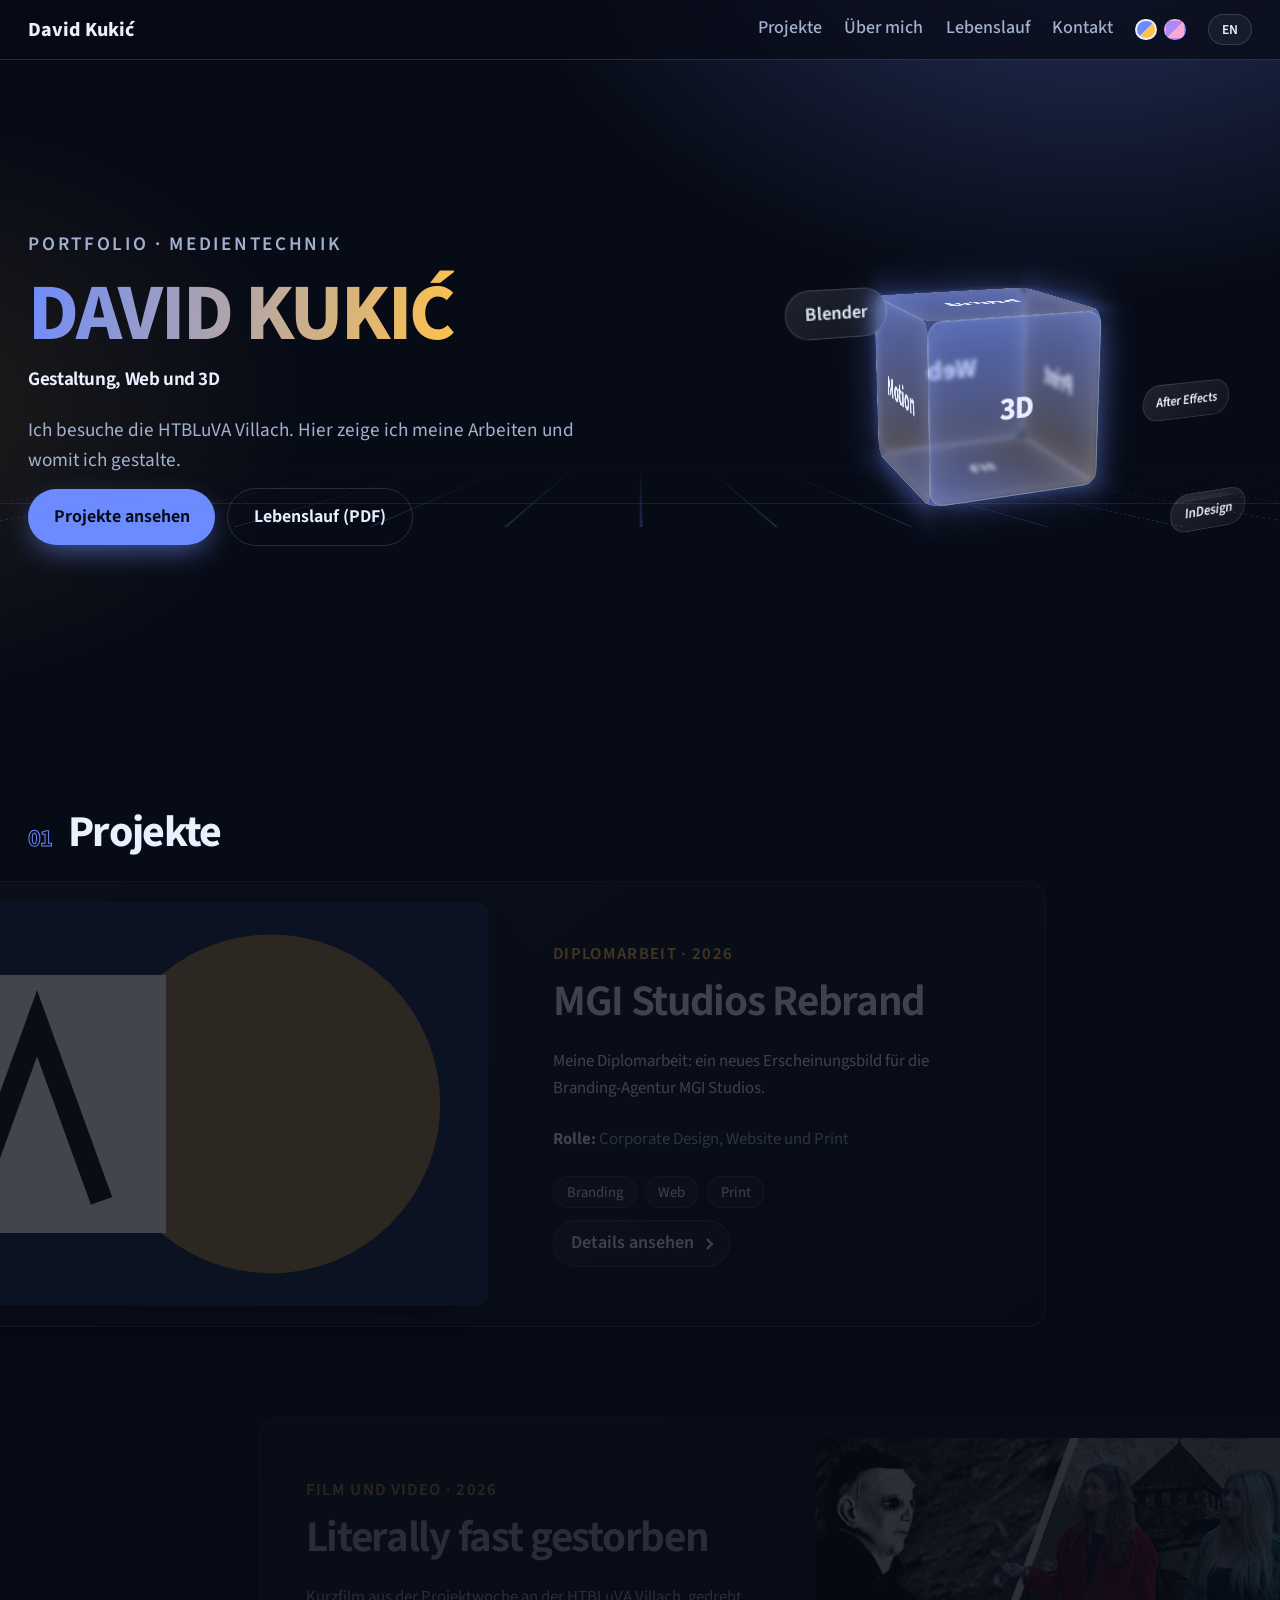
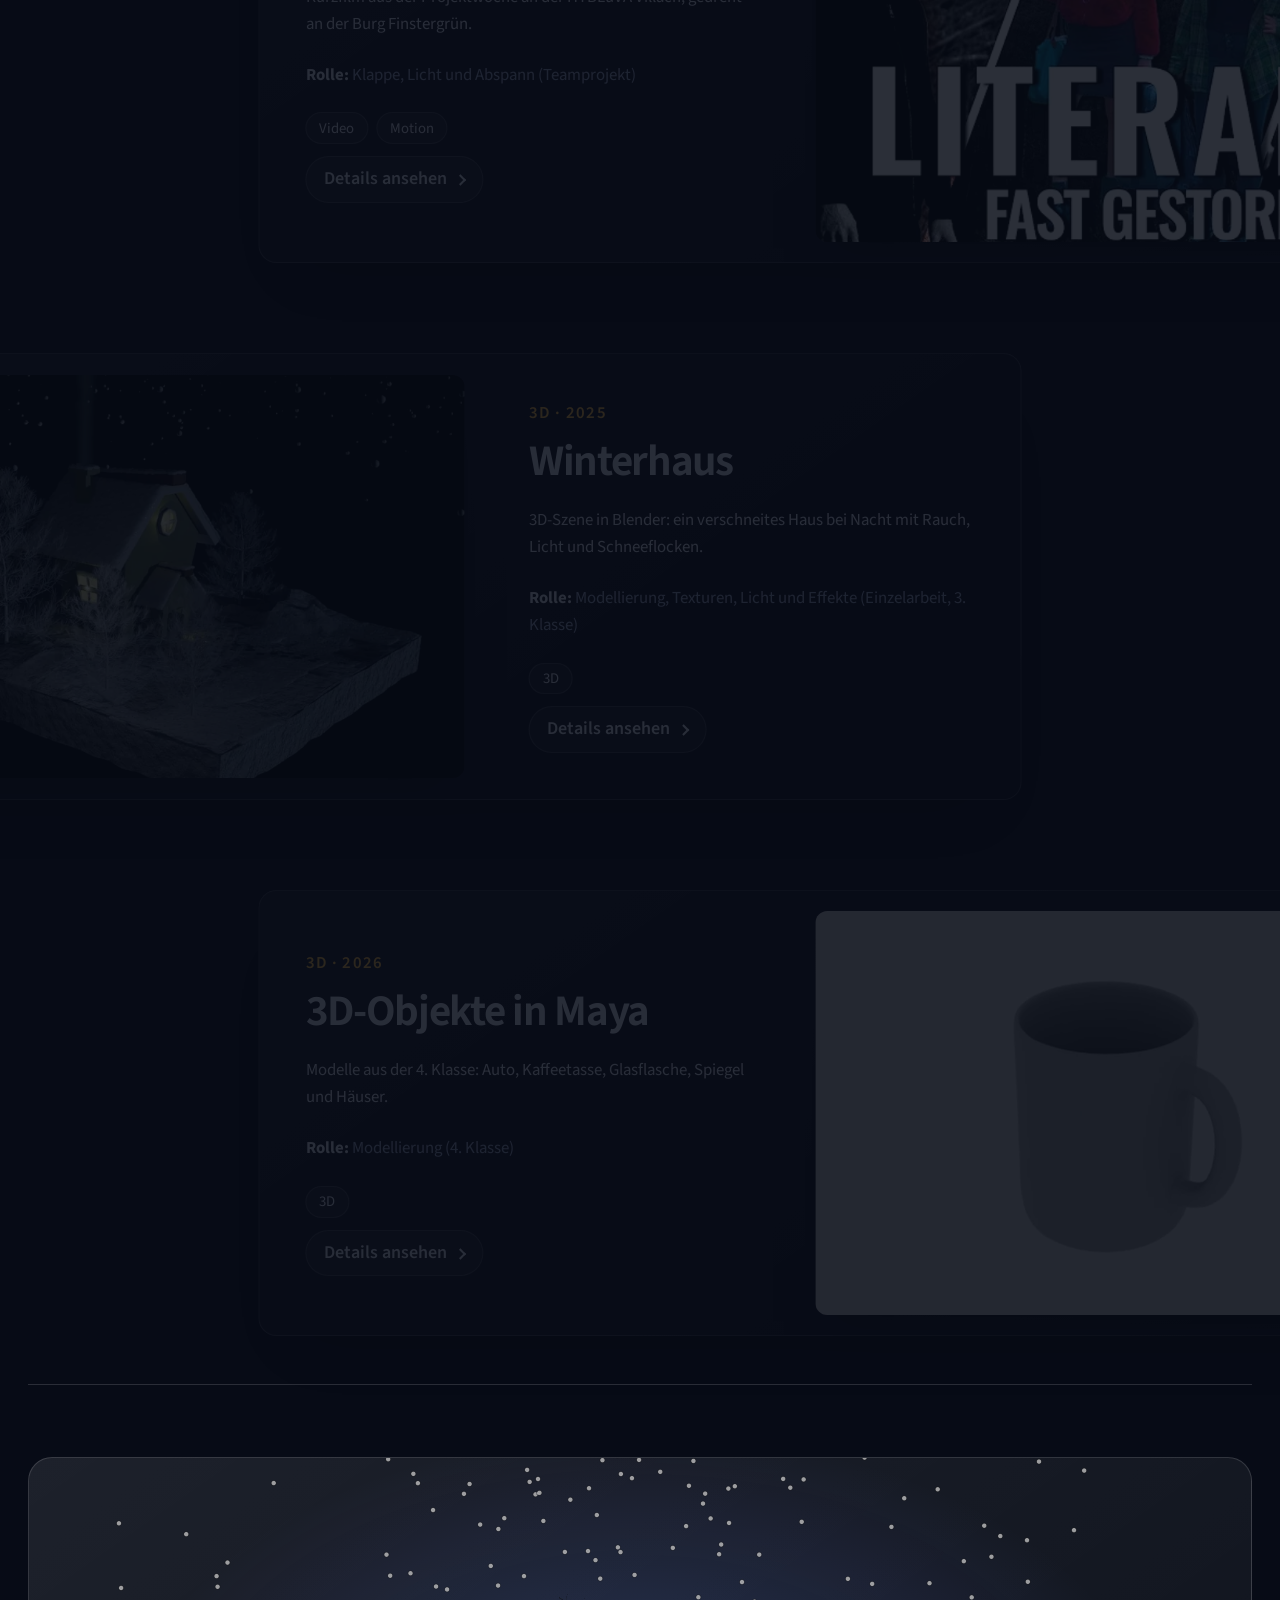
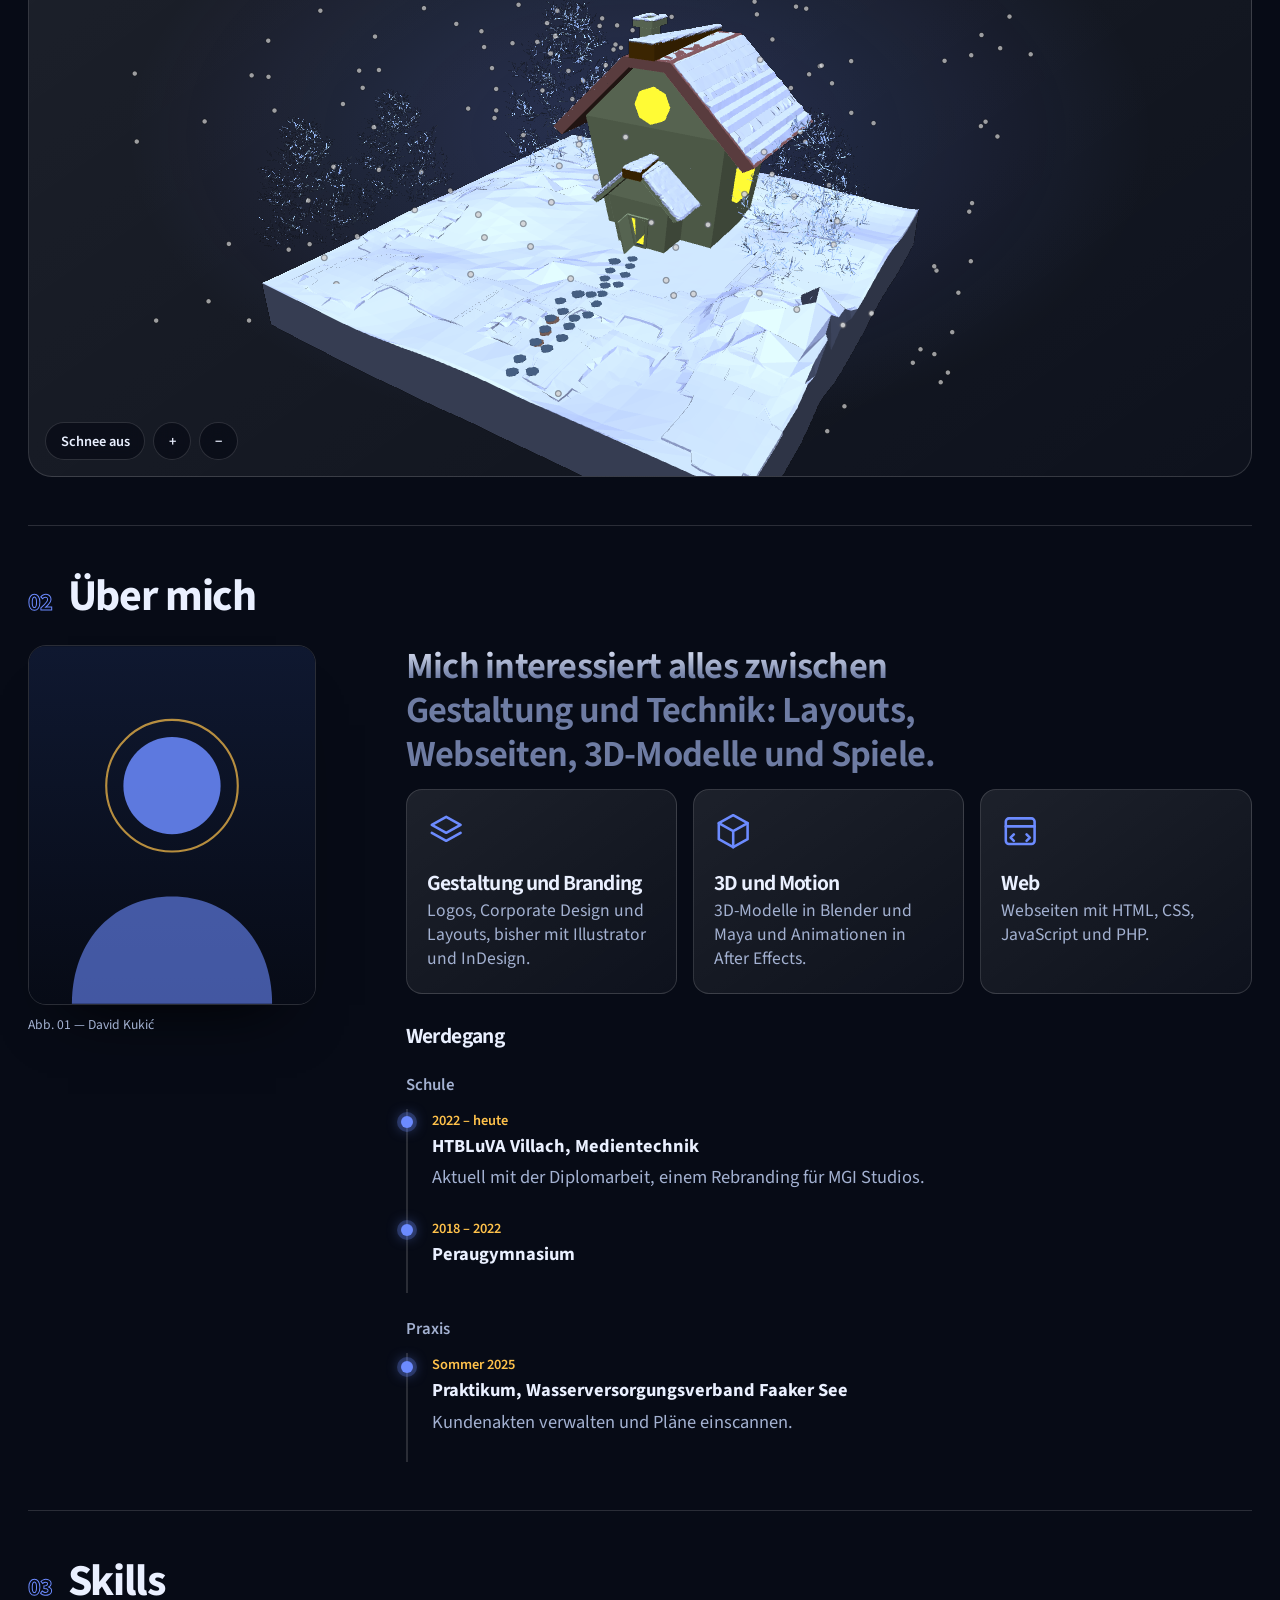
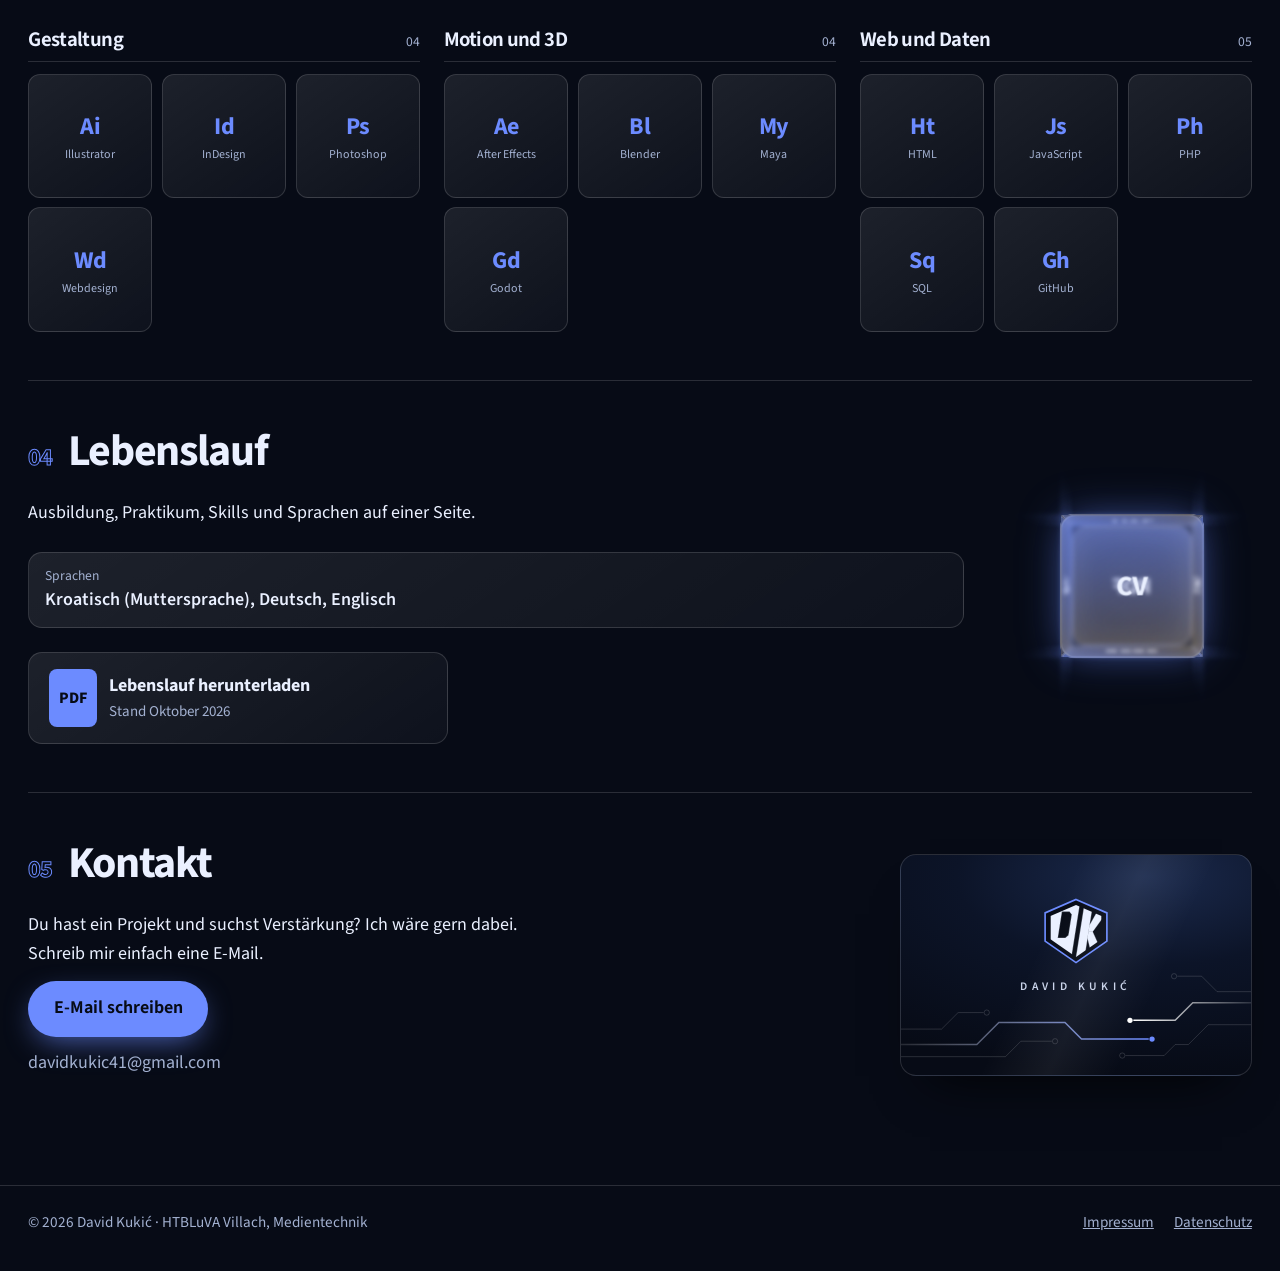
==== portfolio/index.html @ 37b09a4f "Add files via upload" ====
<!DOCTYPE html>
<html lang="de" data-theme="blau">
    <head>
        <meta charset="utf-8">
        <meta name="viewport" content="width=device-width, initial-scale=1">
        <title>David Kukić – Portfolio Medientechnik</title>
        <meta
            name="description"
            content="Portfolio von David Kukić, Schüler der Medientechnik an der HTBLuVA Villach: Projekte, Lebenslauf als PDF und Kontakt.">
        <link rel="icon" href="favicon.svg" type="image/svg+xml">
        <link
            rel="preload"
            href="fonts/source-sans-3-latin-wght-normal.woff2"
            as="font"
            type="font/woff2"
            crossorigin="crossorigin">
        <link rel="stylesheet" href="css/style.css">
        <script>
            (function(){try{var m=window.matchMedia&&matchMedia('(prefers-reduced-motion: reduce)').matches;
            if(!m&&!sessionStorage.getItem('intro')&&!location.hash&&window.scrollY<10){document.documentElement.classList.add('intro');sessionStorage.setItem('intro','1');}}catch(e){}})();
        </script>
        <style>
            .intro .hero-text>*{animation-play-state:paused;opacity:0}
            .intro .chip{opacity:0}
            .intro .cube .face{opacity:0}
            .intro .reveal{visibility:hidden}
            .chip{transition:opacity .8s ease .2s}
            .intro .site-header{opacity:0}
            .site-header{transition:opacity .8s ease}
        </style>
    </head>
    <body>
        <a class="skip" href="#inhalt">Zum Inhalt springen</a>
        <header class="site-header">
            <div class="wrap">
                <a class="brand" href="index.html">David Kukić</a>
                <nav class="site-nav" aria-label="Hauptnavigation">
                    <ul>
                        <li>
                            <a href="#projekte">Projekte</a>
                        </li>
                        <li>
                            <a href="#ueber-mich">Über mich</a>
                        </li>
                        <li>
                            <a href="#lebenslauf">Lebenslauf</a>
                        </li>
                        <li>
                            <a href="#kontakt">Kontakt</a>
                        </li>
                    </ul>
                </nav>
            </div>
        </header>
        <main id="inhalt">
            <div class="wrap">
                <section class="hero">
                    <div class="hero-text">
                        <p class="eyebrow">Portfolio · Medientechnik</p>
                        <h1>
                            <span class="grad">DAVID KUKIĆ</span></h1>
                        <p class="statement">Gestaltung, Web und 3D</p>
                        <p>Ich besuche die HTBLuVA Villach. Hier zeige ich meine Arbeiten und womit ich
                            gestalte.</p>
                        <a class="btn" href="#projekte">Projekte ansehen</a>
                        <a class="btn alt" href="docs/david-kukic-lebenslauf.pdf" download="download">Lebenslauf (PDF)</a>
                    </div>
                    <div class="stage" aria-hidden="true">
                        <div class="rig">
                            <div class="cube">
                                <div class="face f1">3D</div>
                                <div class="face f2">Web</div>
                                <div class="face f3">Print</div>
                                <div class="face f4">Motion</div>
                                <div class="face f5">Brand</div>
                                <div class="face f6">UI</div>
                            </div>
                            <span class="chip c1">Blender</span><span class="chip c2">InDesign</span><span class="chip c3">After Effects</span>
                        </div>
                    </div>
                    <div class="floor" aria-hidden="true"></div>
                </section>
                <section class="reveal" id="projekte" aria-labelledby="h-proj">
                    <h2 id="h-proj">
                        <span class="num">01</span>Projekte</h2>
                    <ul class="grid">
                        <li class="card">
                            <span class="badge">01</span><img
                                src="img/mgi.svg"
                                alt="Vorschaubild zum MGI-Studios-Rebrand: goldener Kreis auf Marineblau mit einem Logo-Entwurf"
                                width="400"
                                height="300"
                                loading="lazy">
                            <div class="card-body">
                                <p class="meta">Diplomarbeit · 2026</p>
                                <h3>MGI Studios Rebrand</h3>
                                <p>Meine Diplomarbeit: ein neues Erscheinungsbild für die Branding-Agentur MGI
                                    Studios.</p>
                                <p class="role">
                                    <strong>Rolle:</strong>
                                    Corporate Design, Website und Print</p>
                                <ul class="tags">
                                    <li>Branding</li>
                                    <li>Web</li>
                                    <li>Print</li>
                                </ul>
                                <button type="button" class="btn-line" data-open="p-mgi">Details ansehen</button>
                            </div>
                        </li>
                        <li class="card">
                            <span class="badge">02</span><img
                                src="img/film-plakat.webp"
                                alt="Filmplakat „Literally fast gestorben“ mit zwei jungen Frauen vor einer Burg und zwei maskierten Gestalten am Bildrand"
                                width="400"
                                height="300"
                                loading="lazy">
                            <div class="card-body">
                                <p class="meta">Film und Video · 2026</p>
                                <h3>Literally fast gestorben</h3>
                                <p>Kurzfilm aus der Projektwoche an der HTBLuVA Villach, gedreht an der Burg
                                    Finstergrün.</p>
                                <p class="role">
                                    <strong>Rolle:</strong>
                                    Klappe, Licht und Abspann (Teamprojekt)</p>
                                <ul class="tags">
                                    <li>Video</li>
                                    <li>Motion</li>
                                </ul>
                                <button type="button" class="btn-line" data-open="p-film">Details ansehen</button>
                            </div>
                        </li>
                        <li class="card">
                            <span class="badge">03</span><img
                                src="img/winterhaus-1.webp"
                                alt="Render eines verschneiten Hauses mit beleuchteten Fenstern bei Nacht auf einer Schneefläche mit Bäumen"
                                width="400"
                                height="300"
                                loading="lazy">
                            <div class="card-body">
                                <p class="meta">3D · 2025</p>
                                <h3>Winterhaus</h3>
                                <p>3D-Szene in Blender: ein verschneites Haus bei Nacht mit Rauch, Licht und
                                    Schneeflocken.</p>
                                <p class="role">
                                    <strong>Rolle:</strong>
                                    Modellierung, Texturen, Licht und Effekte (Einzelarbeit, 3. Klasse)</p>
                                <ul class="tags">
                                    <li>3D</li>
                                </ul>
                                <button type="button" class="btn-line" data-open="p-winter">Details ansehen</button>
                            </div>
                        </li>
                        <li class="card">
                            <span class="badge">04</span><img
                                src="img/maya-tasse-titel.webp"
                                alt="Render einer grauen Kaffeetasse"
                                width="400"
                                height="300"
                                loading="lazy">
                            <div class="card-body">
                                <p class="meta">3D · 2026</p>
                                <h3>3D-Objekte in Maya</h3>
                                <p>Modelle aus der 4. Klasse: Auto, Kaffeetasse, Glasflasche, Spiegel und Häuser.</p>
                                <p class="role">
                                    <strong>Rolle:</strong>
                                    Modellierung (4. Klasse)</p>
                                <ul class="tags">
                                    <li>3D</li>
                                </ul>
                                <button type="button" class="btn-line" data-open="p-maya">Details ansehen</button>
                            </div>
                        </li>
                    </ul>
                    <dialog id="p-mgi" aria-labelledby="t-mgi">
                        <h2 id="t-mgi">MGI Studios Rebrand
                            <span class="muted yr">2026</span></h2><img
                                class="cover"
                                src="img/mgi.svg"
                                alt="Vorschaubild zum MGI-Studios-Rebrand: goldener Kreis auf Marineblau mit einem Logo-Entwurf">
                        <p>Für ein echtes Kundenprojekt entwickle ich das Corporate Design, die Website
                            und das Printmaterial. Die Basis bilden eine Farbwelt aus Navy und Gold und die
                            Schrift Poppins. Die Website setze ich mit dem Hostinger Website Builder um.</p>
                        <p class="role">
                            <strong>Rolle:</strong>
                            Corporate Design, Website und Print</p>
                        <p class="role">
                            <strong>Programme:</strong>
                            Illustrator, InDesign, Hostinger Website Builder</p>
                        <button type="button" class="btn-line" data-close="data-close">Schließen</button>
                    </dialog>
                    <dialog id="p-film" aria-labelledby="t-film">
                        <h2 id="t-film">Literally fast gestorben
                            <span class="muted yr">2026</span></h2><img
                                class="cover"
                                src="img/film-plakat.webp"
                                alt="Filmplakat „Literally fast gestorben“ mit zwei jungen Frauen vor einer Burg und zwei maskierten Gestalten am Bildrand">
                        <p>Ein Teamprojekt der Medientechnik: vom Dreh bis zum Abspann. Ich war bei
                            Klappe und Licht dabei und habe den Abspann in After Effects umgesetzt. Der
                            Abspann nennt die ganze Crew und zeigt Ausschnitte vom Dreh.</p>
                        <p class="role">
                            <strong>Rolle:</strong>
                            Klappe, Licht und Abspann (Teamprojekt)</p>
                        <p class="role">
                            <strong>Programme:</strong>
                            After Effects</p>
                        <div class="gallery"><img
                            src="img/film-abspann-1.webp"
                            alt="Abspann des Films mit den Namen der Crew und zwei Videoausschnitten vom Meer"
                            loading="lazy"><img
                            src="img/film-abspann-2.webp"
                            alt="Ende des Abspanns mit den Logos der HTL Villach und der Burg Finstergrün"
                            loading="lazy"><img
                            src="img/film-abspann-3.webp"
                            alt="Beginn des Abspanns mit der Besetzung des Films"
                            loading="lazy"></div>
                        <button type="button" class="btn-line" data-close="data-close">Schließen</button>
                    </dialog>
                    <dialog id="p-winter" aria-labelledby="t-winter">
                        <h2 id="t-winter">Winterhaus
                            <span class="muted yr">2025</span></h2><img
                                class="cover"
                                src="img/winterhaus-1.webp"
                                alt="Render eines verschneiten Hauses mit beleuchteten Fenstern bei Nacht auf einer Schneefläche mit Bäumen">
                        <p>Ich habe das Haus modelliert, das Gelände und die Bäume ergänzt und mit dem
                            Add-on „Real Snow“ Schnee auf Dach, Kamin, Fenster und Boden gelegt. Farben,
                            Licht, Schneeflocken und der Rauch aus dem Kamin geben der Szene ihre Stimmung.</p>
                        <p class="role">
                            <strong>Rolle:</strong>
                            Modellierung, Texturen, Licht und Effekte (Einzelarbeit, 3. Klasse)</p>
                        <p class="role">
                            <strong>Programme:</strong>
                            Blender</p>
                        <div class="gallery"><img
                            src="img/winterhaus-2.webp"
                            alt="Render des Winterhauses aus einem weiteren Blickwinkel mit Bäumen im Schnee"
                            loading="lazy"><img
                            src="img/winterhaus-3.webp"
                            alt="Nahaufnahme des Winterhauses mit Rauch aus dem Kamin"
                            loading="lazy"></div>
                        <button type="button" class="btn-line" data-close="data-close">Schließen</button>
                    </dialog>
                    <dialog id="p-maya" aria-labelledby="t-maya">
                        <h2 id="t-maya">3D-Objekte in Maya
                            <span class="muted yr">2026</span></h2><img
                                class="cover"
                                src="img/maya-tasse-titel.webp"
                                alt="Render einer grauen Kaffeetasse">
                        <p>In Maya habe ich verschiedene Objekte modelliert, vom Auto bis zur
                            Kaffeetasse. Das Haus gibt es in einer intakten und einer zerstörten Version.</p>
                        <p class="role">
                            <strong>Rolle:</strong>
                            Modellierung (4. Klasse)</p>
                        <p class="role">
                            <strong>Programme:</strong>
                            Maya</p>
                        <div class="gallery"><img src="img/maya-auto.webp" alt="Render eines grauen Autos" loading="lazy"><img
                            src="img/maya-tasse.webp"
                            alt="Render einer grauen Kaffeetasse"
                            loading="lazy"><img
                            src="img/maya-flasche.webp"
                            alt="Render einer durchsichtigen Glasflasche auf einer hellen Fläche mit Schatten"
                            loading="lazy"><img
                            src="img/maya-spiegel.webp"
                            alt="Render eines Handspiegels auf hellem Hintergrund"
                            loading="lazy"><img
                            src="img/maya-ziegelhaus-grau.webp"
                            alt="Render eines grauen Ziegelhauses ohne Dach mit Lücken in den Wänden"
                            loading="lazy"><img
                            src="img/maya-ziegelhaus-rot.webp"
                            alt="Render desselben Ziegelhauses in dunkelrotem Material"
                            loading="lazy"><img
                            src="img/maya-haus-zerstoert.webp"
                            alt="Render eines zerstörten Hauses mit eingerissenen Wänden"
                            loading="lazy"><img
                            src="img/maya-pistole.webp"
                            alt="Render eines Pistolenmodells in Grau"
                            loading="lazy"></div>
                        <button type="button" class="btn-line" data-close="data-close">Schließen</button>
                    </dialog>
                </section>
                <section class="reveal" id="spielplatz" aria-label="Winterhaus in 3D">
                    <div
                        class="toy"
                        id="toy"
                        tabindex="0"
                        role="group"
                        aria-label="Interaktives 3D-Modell meines Winterhauses, mit den Pfeiltasten drehbar">
                        <canvas class="toy-cv" id="toy-cv" aria-hidden="true"></canvas>
                        <div class="toy-ctl">
                            <button type="button" id="toy-snow" aria-pressed="true">
                                <span class="r-on">Schnee aus</span><span class="r-off">Schnee an</span></button>
                            <button type="button" id="toy-zi" aria-label="Vergrößern">+</button>
                            <button type="button" id="toy-zo" aria-label="Verkleinern">−</button>
                        </div>
                        <noscript>
                            <p class="muted">Für das 3D-Modell wird JavaScript benötigt.</p>
                        </noscript>
                    </div>
                </section>
                <section class="reveal" id="ueber-mich" aria-labelledby="h-ueber">
                    <h2 id="h-ueber">
                        <span class="num">02</span>Über mich</h2>
                    <div class="about2">
                        <figure class="portrait">
                            <svg
                                class="portrait-art"
                                viewbox="0 0 400 500"
                                role="img"
                                aria-label="Platzhalter für ein Porträtfoto von David Kukić">
                                <defs>
                                    <lineargradient id="pg" x1="0" y1="0" x2="0" y2="1"><stop offset="0" class="p1"/><stop offset="1" class="p2"/></lineargradient>
                                </defs><rect width="400" height="500" fill="url(#pg)"/><circle class="pc" cx="200" cy="195" r="68"/><path class="ps" d="M60 500c0-92 62-150 140-150s140 58 140 150z"/><circle class="pr" cx="200" cy="195" r="92"/></svg>
                            <figcaption>Abb. 01 — David Kukić</figcaption>
                        </figure>
                        <div>
                            <p class="statement">Mich interessiert alles zwischen Gestaltung und Technik:
                                Layouts, Webseiten, 3D-Modelle und Spiele.</p>
                            <ul class="services">
                                <li class="svc">
                                    <svg
                                        viewbox="0 0 24 24"
                                        width="34"
                                        height="34"
                                        fill="none"
                                        stroke="currentColor"
                                        stroke-width="1.6"
                                        stroke-linecap="round"
                                        stroke-linejoin="round"
                                        aria-hidden="true"><path d="M12 3l9 5-9 5-9-5z"/><path d="M3 13l9 5 9-5"/></svg>
                                    <h3>Gestaltung und Branding</h3>
                                    <p>Logos, Corporate Design und Layouts, bisher mit Illustrator und InDesign.</p>
                                </li>
                                <li class="svc">
                                    <svg
                                        viewbox="0 0 24 24"
                                        width="34"
                                        height="34"
                                        fill="none"
                                        stroke="currentColor"
                                        stroke-width="1.6"
                                        stroke-linecap="round"
                                        stroke-linejoin="round"
                                        aria-hidden="true"><path d="M12 2l9 5v10l-9 5-9-5V7z"/><path d="M12 12l9-5M12 12v10M12 12L3 7"/></svg>
                                    <h3>3D und Motion</h3>
                                    <p>3D-Modelle in Blender und Maya und Animationen in After Effects.</p>
                                </li>
                                <li class="svc">
                                    <svg
                                        viewbox="0 0 24 24"
                                        width="34"
                                        height="34"
                                        fill="none"
                                        stroke="currentColor"
                                        stroke-width="1.6"
                                        stroke-linecap="round"
                                        stroke-linejoin="round"
                                        aria-hidden="true"><rect x="3" y="4" width="18" height="16" rx="2"/><path d="M3 9h18M8 14l-2 2 2 2M16 14l2 2-2 2"/></svg>
                                    <h3>Web</h3>
                                    <p>Webseiten mit HTML, CSS, JavaScript und PHP.</p>
                                </li>
                            </ul>
                            <h3>Werdegang</h3>
                            <h4 class="tl-head">Schule</h4>
                            <ol class="timeline">
                                <li>
                                    <span class="when">2022 – heute</span>
                                    <div>
                                        <strong>HTBLuVA Villach, Medientechnik</strong>
                                        <p class="muted">Aktuell mit der Diplomarbeit, einem Rebranding für MGI Studios.</p>
                                    </div>
                                </li>
                                <li>
                                    <span class="when">2018 – 2022</span>
                                    <div>
                                        <strong>Peraugymnasium</strong>
                                    </div>
                                </li>
                            </ol>
                            <h4 class="tl-head">Praxis</h4>
                            <ol class="timeline">
                                <li>
                                    <span class="when">Sommer 2025</span>
                                    <div>
                                        <strong>Praktikum, Wasserversorgungsverband Faaker See</strong>
                                        <p class="muted">Kundenakten verwalten und Pläne einscannen.</p>
                                    </div>
                                </li>
                            </ol>
                        </div>
                    </div>
                </section>
                <section class="reveal" id="skills" aria-labelledby="h-skills">
                    <h2 id="h-skills">
                        <span class="num">03</span>Skills</h2>
                    <div class="toolgroups">
                        <div class="tg">
                            <div class="tg-head">
                                <h3>Gestaltung</h3>
                                <span>04</span></div>
                            <ul class="tiles">
                                <li class="tile">
                                    <b>Ai</b>
                                    <span>Illustrator</span></li>
                                <li class="tile">
                                    <b>Id</b>
                                    <span>InDesign</span></li>
                                <li class="tile">
                                    <b>Ps</b>
                                    <span>Photoshop</span></li>
                                <li class="tile">
                                    <b>Wd</b>
                                    <span>Webdesign</span></li>
                            </ul>
                        </div>
                        <div class="tg">
                            <div class="tg-head">
                                <h3>Motion und 3D</h3>
                                <span>04</span></div>
                            <ul class="tiles">
                                <li class="tile">
                                    <b>Ae</b>
                                    <span>After Effects</span></li>
                                <li class="tile">
                                    <b>Bl</b>
                                    <span>Blender</span></li>
                                <li class="tile">
                                    <b>My</b>
                                    <span>Maya</span></li>
                                <li class="tile">
                                    <b>Gd</b>
                                    <span>Godot</span></li>
                            </ul>
                        </div>
                        <div class="tg">
                            <div class="tg-head">
                                <h3>Web und Daten</h3>
                                <span>05</span></div>
                            <ul class="tiles">
                                <li class="tile">
                                    <b>Ht</b>
                                    <span>HTML</span></li>
                                <li class="tile">
                                    <b>Js</b>
                                    <span>JavaScript</span></li>
                                <li class="tile">
                                    <b>Ph</b>
                                    <span>PHP</span></li>
                                <li class="tile">
                                    <b>Sq</b>
                                    <span>SQL</span></li>
                                <li class="tile">
                                    <b>Gh</b>
                                    <span>GitHub</span></li>
                            </ul>
                        </div>
                    </div>
                </section>
                <section class="reveal" id="lebenslauf" aria-labelledby="h-cv">
                    <div class="split2">
                        <div>
                            <h2 id="h-cv">
                                <span class="num">04</span>Lebenslauf</h2>
                            <p>Ausbildung, Praktikum, Skills und Sprachen auf einer Seite.</p>
                            <dl class="facts">
                                <div>
                                    <dt>Sprachen</dt>
                                    <dd>Kroatisch (Muttersprache), Deutsch, Englisch</dd>
                                </div>
                            </dl>
                            <a class="cv-card" href="docs/david-kukic-lebenslauf.pdf" download="download">
                                <span class="cv-ico">PDF</span>
                                <span>
                                    <strong>Lebenslauf herunterladen</strong>
                                    <small>Stand Oktober 2026</small></span></a>
                        </div>
                        <div class="mc-stage" aria-hidden="true">
                            <div class="mc">
                                <div class="face f1">CV</div>
                                <div class="face f2">PDF</div>
                                <div class="face f3">Profil</div>
                                <div class="face f4">Skills</div>
                                <div class="face f5">HTL</div>
                                <div class="face f6">2026</div>
                            </div>
                        </div>
                    </div>
                </section>
                <section class="reveal" id="kontakt" aria-labelledby="h-kontakt">
                    <div class="split2">
                        <div>
                            <h2 id="h-kontakt">
                                <span class="num">05</span>Kontakt</h2>
                            <p>Du hast ein Projekt und suchst Verstärkung? Ich wäre gern dabei. Schreib mir
                                einfach eine E-Mail.</p>
                            <a class="btn" href="mailto:davidkukic41@gmail.com">E-Mail schreiben</a>
                            <p class="muted mt-s">davidkukic41@gmail.com</p>
                        </div>
                        <div class="flip-stage" aria-hidden="true">
                            <div class="flip">
                                <div class="fl-face fl-front">
                                    <svg class="fl-waves" viewBox="0 0 320 200" preserveAspectRatio="xMidYMid slice" fill="none"><defs><linearGradient id="flg" x1="0" x2="1"><stop offset="0" stop-color="#fff" stop-opacity=".1"/><stop offset="1" style="stop-color:var(--color-accent)"/></linearGradient><linearGradient id="flg2" x1="1" x2="0"><stop offset="0" stop-color="#fff" stop-opacity=".1"/><stop offset="1" stop-color="#fff"/></linearGradient></defs><path d="M-5 172 H70 L90 152 H150 L165 167 H226" stroke="url(#flg)" stroke-width="1.3"/><circle cx="229" cy="167" r="2.4" fill="var(--color-accent)"/><path d="M-5 183 H96 L110 169 H138" stroke="rgba(255,255,255,.18)" stroke-width="0.7"/><circle cx="141" cy="169" r="2.4" fill="none" stroke="rgba(255,255,255,.18)" stroke-width="0.7"/><path d="M-5 158 H38 L53 143 H76" stroke="rgba(255,255,255,.18)" stroke-width="0.7"/><circle cx="79" cy="143" r="2.4" fill="none" stroke="rgba(255,255,255,.18)" stroke-width="0.7"/><path d="M325 134 H266 L250 150 H212" stroke="url(#flg2)" stroke-width="1.3"/><circle cx="209" cy="150" r="2.4" fill="#fff"/><path d="M325 154 H280 L262 172 H250 L240 182 H205" stroke="rgba(255,255,255,.18)" stroke-width="0.7"/><circle cx="202" cy="182" r="2.4" fill="none" stroke="rgba(255,255,255,.18)" stroke-width="0.7"/><path d="M325 124 H288 L274 110 H252" stroke="rgba(255,255,255,.18)" stroke-width="0.7"/><circle cx="249" cy="110" r="2.4" fill="none" stroke="rgba(255,255,255,.18)" stroke-width="0.7"/></svg>
                                    <img class="fl-logo" src="favicon.svg" width="72" height="72" alt="">
                                    <span class="fl-name">David Kukić</span>
                                </div>
                                <div class="fl-face fl-back">
                                    <svg class="fl-waves" viewBox="0 0 320 200" preserveAspectRatio="xMidYMid slice" fill="none"><path d="M-5 40 H40 L60 60 H118 L132 46 H150" stroke="var(--color-accent)" stroke-width="1.2"/><circle cx="153" cy="46" r="2.4" fill="var(--color-accent)"/><path d="M-5 52 H34 L54 72 H92" stroke="rgba(10,20,40,.2)" stroke-width="0.7"/><circle cx="95" cy="72" r="2.4" fill="none" stroke="rgba(10,20,40,.2)" stroke-width="0.7"/><path d="M-5 28 H52 L67 13 H98" stroke="rgba(10,20,40,.2)" stroke-width="0.7"/><circle cx="101" cy="13" r="2.4" fill="none" stroke="rgba(10,20,40,.2)" stroke-width="0.7"/></svg>
                                    <div class="fl-brand">
                                        <img class="fl-logo-s" src="favicon.svg" width="40" height="40" alt="">
                                        <span class="fl-nm">David<br>Kukić</span>
                                    </div>
                                    <div class="fl-role">
                                        <b>Medientechnik</b>
                                        <span>HTBLuVA Villach · Gestaltung, Web und 3D</span>
                                    </div>
                                    <div class="fl-contact">
                                        <span><svg viewBox="0 0 24 24" fill="none" stroke="currentColor" stroke-width="2" stroke-linecap="round" stroke-linejoin="round"><rect x="3" y="5" width="18" height="14" rx="2"/><path d="M3 7l9 6 9-6"/></svg>davidkukic41@gmail.com</span>
                                        <span>david-kukic.vercel.app</span>
                                    </div>
                                </div>
                            </div>
                        </div>
                    </div>
                </section>
            </div>
        </main>
        <footer class="site-footer">
            <div class="wrap">
                <p>© 2026 David Kukić · HTBLuVA Villach, Medientechnik</p>
                <ul>
                    <li>
                        <a href="impressum.html">Impressum</a>
                    </li>
                    <li>
                        <a href="datenschutz.html">Datenschutz</a>
                    </li>
                </ul>
            </div>
        </footer>
        <dialog id="lightbox" class="lb" aria-label="Bildansicht">
            <button type="button" class="lb-btn lb-close" aria-label="Schließen">×</button>
            <button type="button" class="lb-btn lb-prev" aria-label="Vorheriges Bild">‹</button>
            <figure><img
                src="[data-uri]"
                alt="">
                <figcaption></figcaption>
            </figure>
            <button type="button" class="lb-btn lb-next" aria-label="Nächstes Bild">›</button>
        </dialog>
        <script src="js/theme.js"></script>
        <script src="js/lang.js"></script>
        <script src="js/winterhaus-daten.js"></script>
        <script src="js/toy.js"></script>
        <script src="js/main.js"></script>
        <script src="js/intro.js"></script>
    </body>
</html>
---- portfolio/css/style.css ----
/* Schriften lokal */
@font-face{font-family:"Source Sans 3";src:url("../fonts/source-sans-3-latin-wght-normal.woff2") format("woff2");font-weight:200 900;font-display:swap}
@font-face{font-family:"Source Sans 3";src:url("../fonts/source-sans-3-latin-ext-wght-normal.woff2") format("woff2");font-weight:200 900;font-display:swap;unicode-range:U+0100-02BA,U+02BD-02C5,U+02C7-02CC,U+02CE-02D7,U+02DD-02FF,U+0304,U+0308,U+0329,U+1D00-1DBF,U+1E00-1E9F,U+1EF2-1EFF,U+2020,U+20A0-20AB,U+20AD-20C4,U+2113,U+2C60-2C7F,U+A720-A7FF}
/* Styleguide: Farben, Schriften, Abstände zentral. Hier die Werte aus dem eigenen Styleguide eintragen. */
:root{
  --color-bg:#0B0714; --color-surface:#181029; --color-text:#F3EEFF; --color-muted:#B8AADB;
  --color-line:rgba(255,255,255,.14); --color-accent:#A78BFA; --color-on-accent:#0B0714; --color-gold:#F9A8D4;
  --accent-rgb:167,139,250;--gold-rgb:249,168,212;--bg-rgb:11,7,20;--surface-rgb:24,16,41;--white-rgb:255,255,255;--black-rgb:0,0,0;--shadow-rgb:5,3,10;
  --glass:linear-gradient(145deg,rgba(255,255,255,.09),rgba(255,255,255,.03));
  --font-display:"Source Sans 3",system-ui,sans-serif; --font-body:"Source Sans 3",system-ui,sans-serif;
  --color-dim:#8B7DB5; --space-s:.75rem; --space-m:1.5rem; --space-l:3rem; --space-xl:6rem; --radius:0.875rem; --max:71.25rem;
}
*,*::before,*::after{box-sizing:border-box}
html{scroll-behavior:smooth;background:var(--color-bg)}
body{margin:0;color:var(--color-text);font:400 1.125rem/1.6 var(--font-body);
  background:radial-gradient(60rem 40rem at 85% -10%,rgba(var(--accent-rgb),.30),transparent 60%),radial-gradient(45rem 30rem at -10% 45%,rgba(var(--gold-rgb),.10),transparent 60%),var(--color-bg);background-attachment:fixed}
main{overflow-x:clip}
.wrap{max-width:var(--max);margin:0 auto;padding:0 clamp(1rem,4vw,2.5rem)}
a{color:var(--color-accent)}
:focus-visible{outline:2px solid var(--color-gold);outline-offset:0.1875rem}
.skip{position:absolute;left:-62.4375rem;top:0;background:var(--color-accent);color:var(--color-on-accent);padding:.5rem 1rem;z-index:20}
.skip:focus{left:0}
h1,h2,h3{font-family:var(--font-display);letter-spacing:-.03em;line-height:1.05;margin:0 0 var(--space-s)}
h1{font-size:clamp(2.6rem,6.5vw,5rem);font-weight:750}
h2{font-size:clamp(1.8rem,4vw,2.75rem);font-weight:700;display:flex;align-items:baseline;gap:1rem;margin-bottom:var(--space-m)}
h2 .num{font-size:.55em;color:transparent;-webkit-text-stroke:1px var(--color-accent)}
h3{font-size:1.3rem;font-weight:650}
p{margin:0 0 var(--space-s);max-width:60ch}
.muted{color:var(--color-muted)}
.site-header{position:sticky;top:0;z-index:10;background:rgba(var(--bg-rgb),.72);backdrop-filter:blur(0.875rem);-webkit-backdrop-filter:blur(0.875rem);border-bottom:1px solid var(--color-line)}
.site-header .wrap{display:flex;justify-content:space-between;align-items:center;gap:var(--space-m);flex-wrap:wrap;padding-top:.9rem;padding-bottom:.9rem}
.brand{font:750 1.25rem var(--font-display);color:var(--color-text);text-decoration:none}
.site-nav ul{display:flex;gap:1.4rem;list-style:none;margin:0;padding:0;flex-wrap:wrap}
.site-nav a{color:var(--color-muted);text-decoration:none;font-weight:500}
.site-nav a:hover{color:var(--color-text)}
section{padding:var(--space-l) 0}
section[id]{scroll-margin-top:4.5rem}
.hero{position:relative;display:grid;grid-template-columns:1.1fr .9fr;align-items:center;gap:var(--space-m);padding:clamp(2.5rem,7vw,5rem) 0 clamp(5rem,10vw,8rem);min-height:78vh}
.eyebrow{color:var(--color-gold);font-weight:600;letter-spacing:.14em;text-transform:uppercase;font-size:.85rem}
.hero p{font-size:1.2rem;color:var(--color-muted)}
.btn{display:inline-block;background:var(--color-accent);color:var(--color-on-accent);padding:.85rem 1.6rem;border-radius:62.4375rem;font-weight:650;text-decoration:none;box-shadow:0 0.625rem 1.875rem -0.5rem rgba(var(--accent-rgb),.7);transition:transform .2s,box-shadow .2s}
.btn:hover{transform:translateY(-0.1875rem);box-shadow:0 1rem 2.25rem -0.5rem rgba(var(--accent-rgb),.9)}
.btn.alt{background:transparent;color:var(--color-text);border:1px solid var(--color-line);box-shadow:none;margin-left:.5rem}
.btn-line{border:1px solid var(--color-line);background:rgba(var(--white-rgb),.05);color:var(--color-text);font:inherit;font-weight:600;padding:.5rem 1.1rem;border-radius:62.4375rem;cursor:pointer;transition:background .2s}
.btn-line:hover{background:rgba(var(--white-rgb),.14)}
/* 3D-Bühne */
.stage{height:25rem;display:grid;place-items:center;perspective:56.25rem}
.rig{--s:10.625rem;position:relative;width:var(--s);height:var(--s);transform-style:preserve-3d;transform:rotateX(var(--rx,-14deg)) rotateY(var(--ry,22deg));transition:transform .2s ease-out}
.cube{position:absolute;inset:0;transform-style:preserve-3d;animation:spin 22s linear infinite}
@keyframes spin{to{transform:rotateX(360deg) rotateY(360deg)}}
.face{position:absolute;inset:0;display:grid;place-items:center;font:750 1.9rem var(--font-display);letter-spacing:-.02em;border:1px solid rgba(var(--white-rgb),.28);border-radius:0.875rem;background:linear-gradient(145deg,rgba(var(--accent-rgb),.5),rgba(var(--gold-rgb),.14));backdrop-filter:blur(2px);box-shadow:inset 0 0 2.5rem rgba(var(--white-rgb),.12),0 0 2.5rem rgba(var(--accent-rgb),.35)}
.f1{transform:translateZ(calc(var(--s)/2))}.f2{transform:rotateY(180deg) translateZ(calc(var(--s)/2))}
.f3{transform:rotateY(90deg) translateZ(calc(var(--s)/2))}.f4{transform:rotateY(-90deg) translateZ(calc(var(--s)/2))}
.f5{transform:rotateX(90deg) translateZ(calc(var(--s)/2))}.f6{transform:rotateX(-90deg) translateZ(calc(var(--s)/2))}
.chip{position:absolute;padding:.4rem .9rem;border-radius:62.4375rem;background:var(--glass);border:1px solid var(--color-line);backdrop-filter:blur(0.5rem);font-weight:600;font-size:.9rem;white-space:nowrap;animation:bob 5s ease-in-out infinite}
.c1{top:-2.5rem;left:-8.125rem;transform:translateZ(8.75rem)}.c2{bottom:-1.875rem;right:-7.5rem;transform:translateZ(10rem);animation-delay:-2s}.c3{top:50%;right:-10.625rem;transform:translateZ(3.75rem);animation-delay:-3.5s}
@keyframes bob{50%{translate:0 -0.875rem}}
.floor{position:absolute;left:50%;bottom:0;width:150vw;height:18.75rem;margin-left:-75vw;perspective:31.25rem;overflow:hidden;pointer-events:none;-webkit-mask-image:linear-gradient(transparent,var(--color-bg) 40%);mask-image:linear-gradient(transparent,var(--color-bg) 40%)}
.floor::before{content:"";position:absolute;inset:0;transform-origin:top;transform:rotateX(68deg);background-image:linear-gradient(rgba(var(--accent-rgb),.55) 1px,transparent 1px),linear-gradient(90deg,rgba(var(--accent-rgb),.55) 1px,transparent 1px);background-size:3.75rem 3.75rem;animation:grid 3s linear infinite}
@keyframes grid{to{background-position:0 3.75rem}}
/* Karten */
.tags{display:flex;flex-wrap:wrap;gap:.5rem;list-style:none;padding:0;margin:0}
.tags li{border:1px solid var(--color-line);border-radius:62.4375rem;padding:.2rem .8rem;background:rgba(var(--white-rgb),.05);font-size:.92rem}
.grid{display:grid;grid-template-columns:repeat(auto-fill,minmax(20rem,1fr));gap:var(--space-m);list-style:none;margin:0;padding:0;perspective:75rem}
.card{position:relative;display:flex;flex-direction:column;background:var(--glass);border:1px solid var(--color-line);border-radius:1.125rem;padding:0.75rem;transform-style:preserve-3d;transform:rotateX(var(--rx,0deg)) rotateY(var(--ry,0deg));transition:transform .25s ease-out,box-shadow .25s;box-shadow:0 2.5rem 3.75rem -2.5rem rgba(var(--black-rgb),.9)}
.card:hover{box-shadow:0 3.125rem 4.375rem -2.1875rem rgba(var(--black-rgb),1),0 0 2.5rem -0.625rem rgba(var(--accent-rgb),.45)}
.card::after{content:"";position:absolute;inset:0;border-radius:inherit;pointer-events:none;opacity:0;transition:opacity .25s;background:radial-gradient(circle at var(--gx,50%) var(--gy,0%),rgba(var(--white-rgb),.2),transparent 55%)}
.card img{display:block;width:100%;height:auto;aspect-ratio:4/3;object-fit:cover;border-radius:0.75rem;box-shadow:0 1.5rem 2.5rem -1.125rem rgba(var(--black-rgb),.8)}
.card-body{padding:var(--space-m) .75rem .75rem;display:flex;flex-direction:column;gap:var(--space-s);flex:1}
.card-body .tags{margin-bottom:auto}
.card-body button{align-self:flex-start}
dialog{max-width:38.75rem;width:calc(100% - 2rem);background:var(--color-surface);color:var(--color-text);border:1px solid var(--color-line);border-radius:1.125rem;padding:var(--space-m);box-shadow:0 2.5rem 5rem rgba(var(--black-rgb),.7)}
dialog::backdrop{background:rgba(var(--shadow-rgb),.75);backdrop-filter:blur(0.25rem)}
dialog h2{display:block}
dialog{max-height:calc(100dvh - 2rem);overflow:auto}
.cover{display:block;width:100%;height:auto;border-radius:0.75rem;margin:0 0 var(--space-m)}
.gallery{display:grid;grid-template-columns:repeat(auto-fit,minmax(12.5rem,1fr));gap:.75rem;margin:var(--space-m) 0}
.gallery img{display:block;width:100%;height:auto;border-radius:0.625rem}
.role{font-size:.95rem;color:var(--color-muted)}.role strong{color:var(--color-text)}
.yr{font-size:.5em;font-weight:500}
.site-footer{border-top:1px solid var(--color-line);padding:var(--space-m) 0;color:var(--color-muted);font-size:.95rem;margin-top:var(--space-l)}
.site-footer .wrap{display:flex;justify-content:space-between;gap:var(--space-m);flex-wrap:wrap}
.site-footer ul{display:flex;gap:1.25rem;list-style:none;margin:0;padding:0}
.site-footer a{color:var(--color-muted)}
.js .reveal{opacity:0;transform:translateY(2.5rem) rotateX(8deg);transition:opacity .8s,transform .8s}
.js .reveal.in{opacity:1;transform:none}
@media (max-width:51.25em){.hero{grid-template-columns:1fr;min-height:0}.stage{height:20rem}.rig{--s:8.125rem}.face{font-size:1.4rem}.c1{left:-4.375rem}.c2{right:-3.75rem}.c3{display:none}}
@media (prefers-reduced-motion:reduce){html{scroll-behavior:auto}*,*::before,*::after{animation:none!important;transition:none!important}}
.zoom{display:block;width:100%;padding:0;border:0;background:none;cursor:zoom-in;border-radius:0.75rem;color:inherit}
.zoom img{transition:filter .2s}.zoom:hover img{filter:brightness(1.12)}
dialog.lb{max-width:min(96vw,75rem);width:100%;background:transparent;border:0;box-shadow:none;padding:0;overflow:visible}
dialog.lb::backdrop{background:rgba(var(--shadow-rgb),.92)}
.lb figure{margin:0;text-align:center}
.lb img{max-width:100%;max-height:78dvh;width:auto;height:auto;border-radius:0.625rem}
.lb figcaption{color:var(--color-muted);margin-top:.75rem;font-size:.95rem}
.lb-btn{position:fixed;width:3rem;height:3rem;border-radius:50%;border:1px solid var(--color-line);background:rgba(var(--surface-rgb),.9);color:var(--color-text);font-size:1.6rem;line-height:1;cursor:pointer}
.lb-btn:hover{background:var(--color-accent);color:var(--color-on-accent)}
.lb-close{top:1rem;right:1rem}.lb-prev{left:1rem;top:50%}.lb-next{right:1rem;top:50%}
/* Skills */
.skills{display:grid;grid-template-columns:repeat(auto-fit,minmax(13.75rem,1fr));gap:var(--space-m);margin-top:var(--space-s)}
.skills h4{font:600 .95rem var(--font-body);color:var(--color-muted);margin:0 0 .5rem}
/* Kleine 3D-Würfel (Lebenslauf, Kontakt) */
.split2{display:grid;grid-template-columns:1fr auto;align-items:center;gap:var(--space-l)}
.mc-stage{width:15rem;height:15rem;display:grid;place-items:center;perspective:43.75rem}
.mc{--s:8.125rem;position:relative;width:var(--s);height:var(--s);transform-style:preserve-3d;animation:mcspin 20s linear infinite}
.mc .face{font-size:1.6rem}
@keyframes mcspin{from{transform:rotateX(-22deg) rotateY(0deg)}to{transform:rotateX(-22deg) rotateY(360deg)}}
@media (max-width:51.25em){.split2{grid-template-columns:1fr;gap:var(--space-m)}.mc-stage{width:11.25rem;height:11.25rem}.mc{--s:6.25rem}.mc .face{font-size:1.3rem}}
@media (prefers-reduced-motion:reduce){.mc{transform:rotateX(-22deg) rotateY(30deg)}}
/* Mehr Tiefe und Inhalt */
.grad{background:linear-gradient(100deg,var(--color-accent),var(--color-gold));-webkit-background-clip:text;background-clip:text;color:transparent}
.hero::before{content:"";position:absolute;right:-6rem;top:-4rem;width:30rem;height:30rem;border-radius:50%;background:radial-gradient(circle,rgba(var(--accent-rgb),.28),transparent 65%);pointer-events:none;z-index:-1}
section.reveal+section.reveal{border-top:1px solid var(--color-line)}
.services{display:grid;grid-template-columns:repeat(auto-fit,minmax(16.25rem,1fr));gap:var(--space-m);list-style:none;margin:0;padding:0}
.svc{background:var(--glass);border:1px solid var(--color-line);border-radius:1.125rem;padding:var(--space-m);transition:transform .25s,box-shadow .25s,border-color .25s}
.svc:hover{transform:translateY(-0.375rem);border-color:rgba(var(--accent-rgb),.6);box-shadow:0 1.5rem 3.125rem -1.5rem rgba(var(--accent-rgb),.6)}
.svc svg{color:var(--color-accent);margin-bottom:var(--space-s)}
.svc p{color:var(--color-muted);margin:0}
.badge{position:absolute;top:1.4rem;left:1.4rem;z-index:2;background:rgba(var(--bg-rgb),.75);backdrop-filter:blur(0.375rem);border:1px solid var(--color-line);border-radius:62.4375rem;padding:.1rem .7rem;font-size:.85rem;font-weight:600}
.about2{display:grid;grid-template-columns:1.1fr .9fr;gap:var(--space-l)}
.timeline{list-style:none;margin:var(--space-s) 0 0;padding:0 0 0 1.5rem;border-left:2px solid var(--color-line)}
.timeline li{position:relative;padding-bottom:var(--space-m)}
.timeline li::before{content:"";position:absolute;left:calc(-1.5rem - 0.4375rem);top:.45rem;width:0.75rem;height:0.75rem;border-radius:50%;background:var(--color-accent);box-shadow:0 0 0 0.25rem rgba(var(--accent-rgb),.25),0 0 0.875rem rgba(var(--accent-rgb),.8)}
.timeline .when{display:block;color:var(--color-gold);font-weight:600;font-size:.9rem}
.timeline strong{display:block}
.timeline p{margin:.15rem 0 0}
@media (max-width:51.25em){.about2{grid-template-columns:1fr}}
.tl-head{font:600 .95rem var(--font-body);color:var(--color-muted);margin:var(--space-m) 0 0}
.mt-m{margin-top:var(--space-m)}.mt-s{margin-top:var(--space-s)}.pt0{padding-top:0}
/* Fakten, Lebenslauf-Karte, Flip-Karte */
.facts{display:grid;grid-template-columns:repeat(auto-fit,minmax(9.375rem,1fr));gap:var(--space-s);margin:var(--space-m) 0 0}
.facts div{background:var(--glass);border:1px solid var(--color-line);border-radius:var(--radius);padding:.75rem 1rem}
.facts dt{color:var(--color-muted);font-size:.85rem}
.facts dd{margin:0;font-weight:600}
.cv-card{display:flex;align-items:center;gap:var(--space-s);margin-top:var(--space-m);padding:1rem 1.25rem;max-width:26.25rem;border:1px solid var(--color-line);border-radius:var(--radius);background:var(--glass);text-decoration:none;color:var(--color-text);transition:border-color .2s,box-shadow .2s}
.cv-card:hover{border-color:rgba(var(--accent-rgb),.6);box-shadow:0 1.25rem 2.5rem -1.5rem rgba(var(--accent-rgb),.7)}
.cv-ico{display:grid;place-items:center;width:3rem;height:3.6rem;border-radius:0.5rem;background:var(--color-accent);color:var(--color-on-accent);font:750 1rem var(--font-display)}
.cv-card small{display:block;color:var(--color-muted)}
.flip-stage{width:20rem;height:12.6rem;perspective:56.25rem;justify-self:center}
.flip{width:100%;height:100%;position:relative;transform-style:preserve-3d;transition:transform .8s cubic-bezier(.2,.8,.2,1);cursor:pointer}
.flip.on,.flip-stage:hover .flip{transform:rotateY(180deg)}
.fl-face{position:absolute;inset:0;border-radius:1rem;border:1px solid rgba(var(--white-rgb),.22);padding:1.25rem;backface-visibility:hidden;display:flex;flex-direction:column;justify-content:space-between;box-shadow:0 1.875rem 3.125rem -1.875rem rgba(var(--black-rgb),.9)}
.fl-front{background:linear-gradient(145deg,rgba(var(--accent-rgb),.45),var(--color-surface))}
.fl-back{background:linear-gradient(145deg,rgba(var(--gold-rgb),.25),var(--color-surface));transform:rotateY(180deg)}
.fl-face strong{display:block;font:700 1.3rem var(--font-display)}
.fl-face span{color:var(--color-muted);font-size:.9rem}
.lang-btn{border:1px solid var(--color-line);background:rgba(var(--white-rgb),.05);color:var(--color-text);font:600 .85rem var(--font-body);border-radius:62.4375rem;padding:.3rem .8rem;cursor:pointer}
.lang-btn:hover{background:rgba(var(--white-rgb),.14)}
@media (max-width:51.25em){.flip-stage{width:17rem;height:10.7rem}}
/* Bewegung und Übergänge */
.progress{position:fixed;top:0;left:0;right:0;height:0.1875rem;background:linear-gradient(90deg,var(--color-accent),var(--color-gold));transform-origin:0 50%;transform:scaleX(0);z-index:30}
.cursor{position:fixed;left:0;top:0;width:2.125rem;height:2.125rem;border:0.0938rem solid var(--color-accent);border-radius:50%;pointer-events:none;z-index:40;opacity:0;transition:width .25s,height .25s,background .25s,opacity .3s}
.cursor.big{width:4rem;height:4rem;background:rgba(var(--accent-rgb),.15)}
.js .reveal{transform:none;transition:opacity .8s}
.js .st{opacity:0;transform:translateY(1.625rem) scale(.98)}
.js .st.in{opacity:1;transform:none;transition:opacity .7s,transform .7s cubic-bezier(.2,.8,.2,1);transition-delay:calc(var(--i,0)*80ms)}
@keyframes rise{from{opacity:0;transform:translateY(1.75rem)}}
.hero-text>*{animation:rise .9s cubic-bezier(.2,.8,.2,1) both}
.hero-text>:nth-child(2){animation-delay:.12s}.hero-text>:nth-child(3){animation-delay:.24s}.hero-text>:nth-child(4){animation-delay:.36s}.hero-text>:nth-child(5){animation-delay:.44s}
.statement{font:650 clamp(1.6rem,3.4vw,2.4rem)/1.2 var(--font-display);letter-spacing:-.02em;max-width:26ch;margin-bottom:var(--space-m)}
.js .statement{background:linear-gradient(180deg,var(--color-text) calc(var(--sp,0)*1%),var(--color-dim) calc(var(--sp,0)*1% + 25%));-webkit-background-clip:text;background-clip:text;color:transparent}
.about2{grid-template-columns:minmax(13.75rem,.7fr) 1.3fr;align-items:start}
.portrait{margin:0;position:sticky;top:5rem}
.portrait img{display:block;width:100%;height:auto;aspect-ratio:4/5;object-fit:cover;border-radius:1.125rem;border:1px solid var(--color-line);box-shadow:0 2.5rem 3.75rem -2.5rem rgba(var(--black-rgb),.9)}
.portrait figcaption{margin-top:.6rem;color:var(--color-muted);font-size:.85rem}
.toolgroups{display:grid;grid-template-columns:repeat(auto-fit,minmax(15.625rem,1fr));gap:var(--space-l) var(--space-m)}
.tg-head{display:flex;justify-content:space-between;align-items:baseline;border-bottom:1px solid var(--color-line);padding-bottom:.5rem;margin-bottom:var(--space-s)}
.tg-head h3{margin:0}.tg-head span{color:var(--color-muted);font-size:.85rem}
.tiles{display:grid;grid-template-columns:repeat(3,1fr);gap:.6rem;list-style:none;margin:0;padding:0}
.tile{aspect-ratio:1;display:flex;flex-direction:column;align-items:center;justify-content:center;gap:.25rem;background:var(--glass);border:1px solid var(--color-line);border-radius:0.75rem;transition:border-color .25s,box-shadow .25s,transform .25s}
.tile:hover{border-color:rgba(var(--accent-rgb),.7);box-shadow:0 0.875rem 1.875rem -1rem rgba(var(--accent-rgb),.8);transform:translateY(-0.25rem)}
.tile b{font:700 1.5rem var(--font-display);color:var(--color-accent);letter-spacing:-.02em}
.tile span{font-size:.75rem;color:var(--color-muted);text-align:center;padding:0 .25rem;line-height:1.2}
.meta{margin:0;color:var(--color-gold);font-size:.82rem;font-weight:600;letter-spacing:.08em;text-transform:uppercase}
.card{cursor:pointer}
.card-body .btn-line::after{content:"";display:inline-block;width:.45em;height:.45em;border-top:2px solid currentColor;border-right:2px solid currentColor;transform:rotate(45deg);margin-left:.6rem;transition:transform .25s}
.card-body .btn-line:hover::after{transform:translateX(0.25rem) rotate(45deg)}
@media (max-width:51.25em){.about2{grid-template-columns:1fr}.portrait{position:static;max-width:20rem}}
@media (prefers-reduced-motion:reduce){.cursor,.progress{display:none}}
:root[data-theme="blau"]{--color-bg:#070B16;--color-surface:#0F1830;--color-text:#EAF0FF;--color-muted:#A3B1D1;--color-dim:#6E7CA3;--color-accent:#6C8BFF;--color-on-accent:#070B16;--color-gold:#FFC24B;--accent-rgb:108,139,255;--gold-rgb:255,194,75;--bg-rgb:7,11,22;--surface-rgb:15,24,48;--shadow-rgb:3,5,12}
/* Theme-Wahl */
.themes{display:flex;gap:.45rem;align-items:center;list-style:none}
.swatch{width:1.35rem;height:1.35rem;border-radius:50%;border:2px solid transparent;cursor:pointer;padding:0;outline-offset:2px}
.swatch[aria-pressed="true"]{border-color:var(--color-text)}
.swatch[data-theme="violett"]{background:linear-gradient(135deg,#A78BFA 50%,#F9A8D4 50%)}
.swatch[data-theme="blau"]{background:linear-gradient(135deg,#6C8BFF 50%,#FFC24B 50%)}
.portrait-art{display:block;width:100%;height:auto;aspect-ratio:4/5;border-radius:1.125rem;border:1px solid var(--color-line);box-shadow:0 2.5rem 3.75rem -2.5rem rgba(var(--black-rgb),.9)}
.p1{stop-color:var(--color-surface)}.p2{stop-color:var(--color-bg)}
.pc{fill:var(--color-accent);fill-opacity:.85}.ps{fill:var(--color-accent);fill-opacity:.6}.pr{fill:none;stroke:var(--color-gold);stroke-opacity:.7;stroke-width:3}
/* Volle Breite, große abwechselnde Projekte */
:root{--max:none}
.wrap{padding:0 clamp(.75rem,2.2vw,2rem)}
.services+h3,.facts+h3{margin-top:4.5rem}
.grid{display:flex;flex-direction:column;gap:clamp(2.5rem,7vw,6rem);perspective:none}
.grid>.card{display:grid;grid-template-columns:1.3fr 1fr;align-items:center;gap:clamp(1rem,3vw,3rem);padding:clamp(.75rem,1.6vw,1.5rem);transform:translateX(calc(var(--tx,0)*1vw));opacity:var(--o,1);transition:box-shadow .25s}
.grid>.card:nth-child(even){grid-template-columns:1fr 1.3fr}
.grid>.card:nth-child(even)>img{order:2}
.grid>.card img{aspect-ratio:16/10}
.grid>.card .card-body{padding:clamp(.5rem,2vw,2rem)}
.grid>.card h3{font-size:clamp(1.8rem,3.4vw,3rem);line-height:1.02}
.grid>.card .card-body p{font-size:1.05rem}
@media (max-width:51.25em){.grid>.card,.grid>.card:nth-child(even){grid-template-columns:1fr}.grid>.card:nth-child(even)>img{order:0}}
/* Zum Spielen: begehbares 3D-Haus */
.toy{position:relative;height:clamp(22.5rem,56vw,38.75rem);margin-top:var(--space-m);cursor:grab;touch-action:pan-y;user-select:none;-webkit-user-select:none;border:1px solid var(--color-line);border-radius:1.5rem;background:radial-gradient(60% 70% at 50% 45%,rgba(var(--accent-rgb),.22),transparent 70%),var(--glass);overflow:hidden}
.toy.grab{cursor:grabbing}
.toy:focus-visible{outline:2px solid var(--color-gold);outline-offset:0.25rem}
.toy-cv{position:absolute;inset:0;width:100%;height:100%;display:block}
.toy.nogl::after{content:"Dein Browser unterstützt WebGL nicht.";position:absolute;inset:0;display:grid;place-items:center;color:var(--color-muted)}
.toy-ctl{position:absolute;left:1rem;bottom:1rem;display:flex;gap:.5rem;cursor:default;z-index:2}
.toy-ctl button{border:1px solid var(--color-line);background:rgba(var(--bg-rgb),.72);backdrop-filter:blur(0.5rem);color:var(--color-text);font:600 .9rem var(--font-body);border-radius:62.4375rem;min-width:2.4rem;height:2.4rem;padding:0 .9rem;cursor:pointer}
.toy-ctl button:hover{background:var(--color-accent);color:var(--color-on-accent)}
#toy-snow .r-on{display:none}#toy-snow[aria-pressed="true"] .r-on{display:inline}#toy-snow[aria-pressed="true"] .r-off{display:none}
.toy-hint{margin:.75rem 0 0;color:var(--color-muted);font-size:.9rem}
/* Projektnummer: sitzt immer auf der Bildseite und nie über dem Text */
.grid>.card .badge{left:1.6rem;right:auto}
.grid>.card:nth-child(even) .badge{left:auto;right:1.6rem}
@media (max-width:51.25em){.grid>.card:nth-child(even) .badge{left:1.6rem;right:auto}}
@media (prefers-reduced-motion:reduce){.toy-hint{display:none}}
.about2 .services{grid-template-columns:1fr;gap:var(--space-s);margin-top:var(--space-m)}
.about2 .svc{display:grid;grid-template-columns:auto 1fr;column-gap:var(--space-s);align-items:center;padding:var(--space-s) var(--space-m)}
.about2 .svc svg{grid-row:1/3;margin:0}
.about2 .svc h3{margin:0}
/* Über mich kompakter */
#ueber-mich .about2{grid-template-columns:13.75rem 1fr;gap:var(--space-m);max-width:51.25rem;align-items:start}
#ueber-mich .portrait{top:6rem}
#ueber-mich .statement{font-size:clamp(1.15rem,2.2vw,1.5rem);max-width:34ch;margin-bottom:var(--space-s)}
#ueber-mich .about2 .services{gap:.6rem;margin-top:0}
#ueber-mich .about2 .svc{padding:.7rem 1rem;border-radius:0.875rem;min-height:5.125rem}
#ueber-mich .about2 .svc svg{width:1.625rem;height:1.625rem}
#ueber-mich .about2 .svc h3{font-size:1rem}
#ueber-mich .about2 .svc p{font-size:.9rem;line-height:1.35}
#ueber-mich h3{font-size:1.05rem}
#ueber-mich .services+h3{margin-top:2rem}
#ueber-mich .timeline{font-size:.95rem}
@media (max-width:51.25em){#ueber-mich .about2{grid-template-columns:1fr}#ueber-mich .portrait{max-width:12.5rem}}
/* Boxen: 2 nebeneinander, 1 darunter */
#ueber-mich .about2 .services{grid-template-columns:repeat(2,minmax(0,13.5rem));gap:.75rem;justify-content:start}
#ueber-mich .about2 .svc{display:block;padding:1rem 1.1rem;min-height:0;border-radius:1rem}
#ueber-mich .about2 .svc svg{width:1.75rem;height:1.75rem;margin-bottom:.5rem}
#ueber-mich .about2 .svc h3{font-size:1.05rem;margin:0 0 .25rem}
@media (max-width:30em){#ueber-mich .about2 .services{grid-template-columns:1fr}}
/* Über mich: größer und mit Abstand zwischen Bild und Text */
#ueber-mich .about2{grid-template-columns:15rem 1fr;gap:clamp(2rem,5vw,4rem);max-width:68rem}
#ueber-mich .statement{font-size:clamp(1.4rem,2.6vw,1.9rem);max-width:30ch}
#ueber-mich .about2 .services{grid-template-columns:repeat(2,minmax(0,17rem));gap:1rem}
#ueber-mich .about2 .svc{padding:1.4rem 1.5rem}
#ueber-mich .about2 .svc svg{width:2.1rem;height:2.1rem;margin-bottom:.75rem}
#ueber-mich .about2 .svc h3{font-size:1.2rem}
#ueber-mich .about2 .svc p{font-size:1.02rem}
#ueber-mich h3{font-size:1.2rem}
#ueber-mich .timeline{font-size:1.05rem}
@media (max-width:51.25em){#ueber-mich .about2{grid-template-columns:1fr}}
@media (max-width:36em){#ueber-mich .about2 .services{grid-template-columns:1fr}}
/* Über mich: noch größer, Text weiter rechts */
#ueber-mich .about2{grid-template-columns:18rem 1fr;gap:clamp(2rem,7vw,6rem);max-width:none}
#ueber-mich .statement{font-size:clamp(1.6rem,3vw,2.3rem);max-width:30ch}
#ueber-mich .about2 .services{grid-template-columns:repeat(2,minmax(0,20rem));gap:1.25rem}
#ueber-mich .about2 .svc{padding:1.75rem 1.75rem}
#ueber-mich .about2 .svc svg{width:2.4rem;height:2.4rem}
#ueber-mich .about2 .svc h3{font-size:1.35rem}
#ueber-mich .about2 .svc p{font-size:1.1rem}
#ueber-mich h3{font-size:1.35rem}
#ueber-mich .timeline{font-size:1.15rem}
#ueber-mich .tl-head{font-size:1.05rem}
@media (max-width:51.25em){#ueber-mich .about2{grid-template-columns:1fr}#ueber-mich .portrait{max-width:16rem}}
@media (max-width:40em){#ueber-mich .about2 .services{grid-template-columns:1fr}}
/* Boxen: 3 in einer Reihe */
#ueber-mich .about2 .services{grid-template-columns:repeat(3,minmax(0,1fr));gap:1rem}
#ueber-mich .about2 .svc{padding:1.4rem 1.25rem}
@media (max-width:75em){#ueber-mich .about2 .services{grid-template-columns:repeat(2,minmax(0,1fr))}}
@media (max-width:40em){#ueber-mich .about2 .services{grid-template-columns:1fr}}

/* Visitenkarte (technisch): vorne Logo + Wellen, hinten hell mit allen Infos */
.flip-stage{width:22rem;height:13.9rem;font-size:1rem}
@media (max-width:51.25em){.flip-stage{width:18rem;height:11.4rem;font-size:.82rem}}
.fl-face{padding:0;overflow:hidden;display:block}
.fl-waves{position:absolute;inset:0;width:100%;height:100%;pointer-events:none}
.fl-front{background:radial-gradient(120% 90% at 70% 10%,#1B2A4D 0,#0C1428 45%,#070B16 100%);border-color:rgba(255,255,255,.14)}
.fl-front::after{content:"";position:absolute;inset:0;background:linear-gradient(115deg,transparent 40%,rgba(255,255,255,.06) 55%,transparent 70%)}
.fl-front .fl-logo{position:absolute;left:50%;top:18%;width:4.5em;height:4.5em;transform:translateX(-50%)}
.fl-face .fl-name{position:absolute;left:0;right:0;top:56%;text-align:center;font-size:.72em;font-weight:600;letter-spacing:.38em;text-transform:uppercase;color:#C9D3EA}
.fl-back{background:linear-gradient(160deg,#FFFFFF,#EEF1F8);border-color:rgba(10,20,40,.12);color:#1A2238}
.fl-brand{position:absolute;right:7%;top:12%;display:flex;align-items:center;gap:.8em}
.fl-logo-s{width:2.8em;height:2.8em;filter:invert(1) grayscale(1) contrast(1.15)}
.fl-face .fl-nm{border-left:1px solid rgba(10,20,40,.25);padding-left:.8em;font-size:1.1em;line-height:1.1;letter-spacing:.14em;text-transform:uppercase;color:#1A2238}
.fl-role{position:absolute;left:8%;top:52%}
.fl-role b{display:block;font:700 1.05em var(--font-display);letter-spacing:.06em;text-transform:uppercase;color:#1A2238}
.fl-face .fl-role span{display:block;margin-top:.2em;font-size:.72em;color:#5A6680}
.fl-contact{position:absolute;left:8%;right:8%;bottom:11%;display:flex;justify-content:space-between;align-items:center}
.fl-face .fl-contact span{display:flex;align-items:center;gap:.45em;font-size:.72em;color:#2A3450}
.fl-contact svg{width:1.1em;height:1.1em}
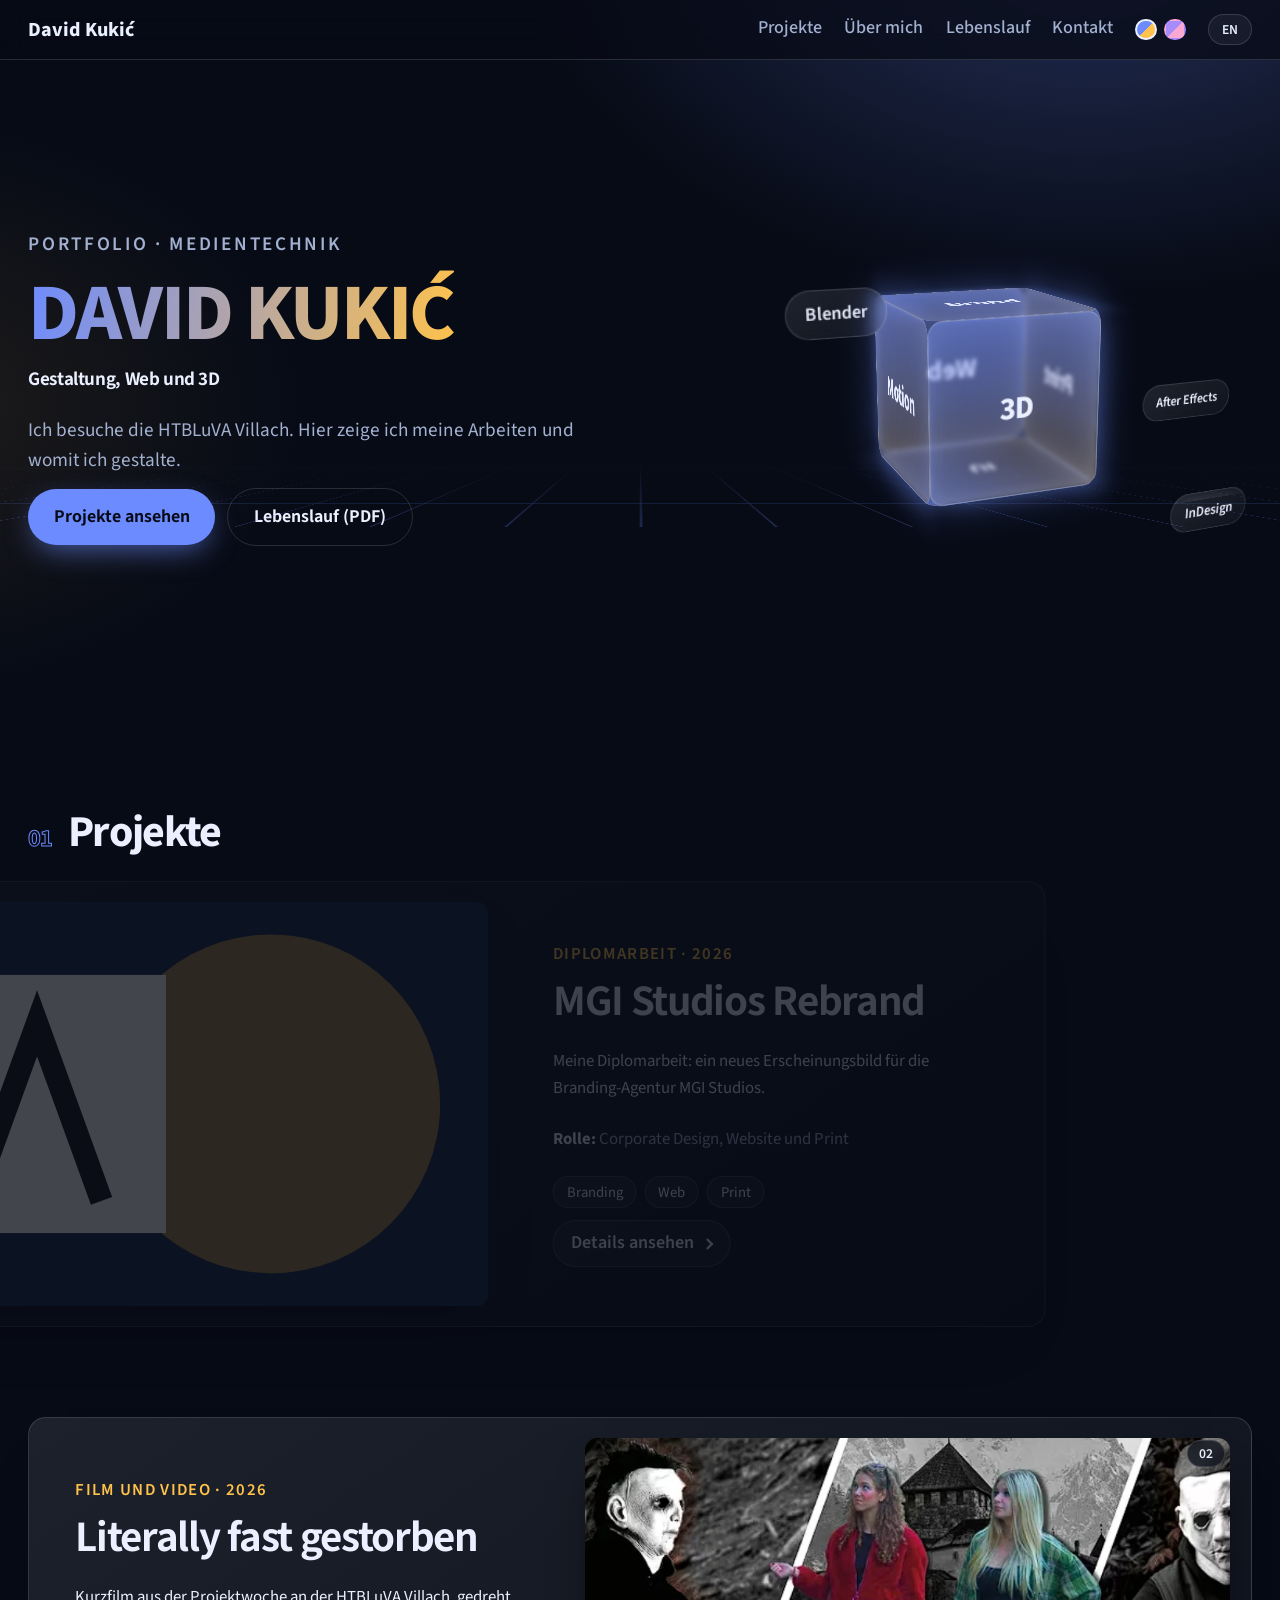
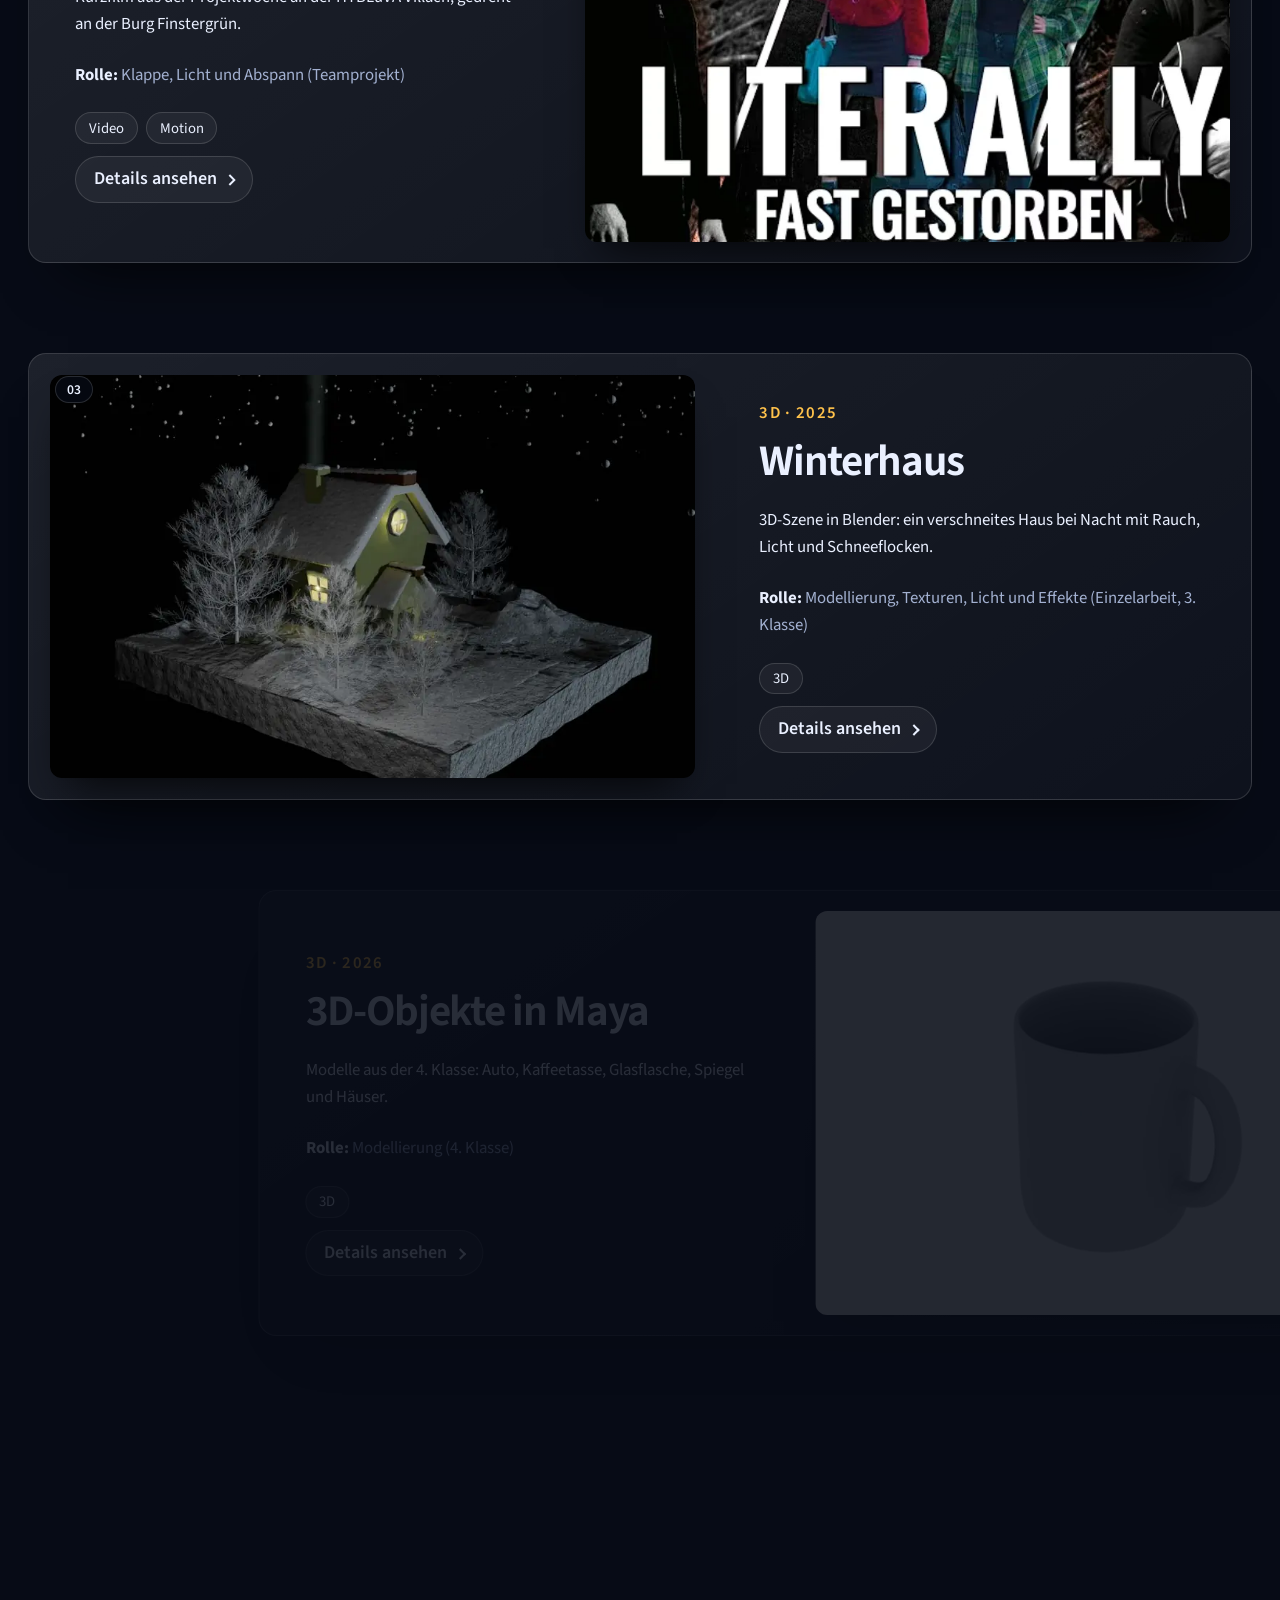
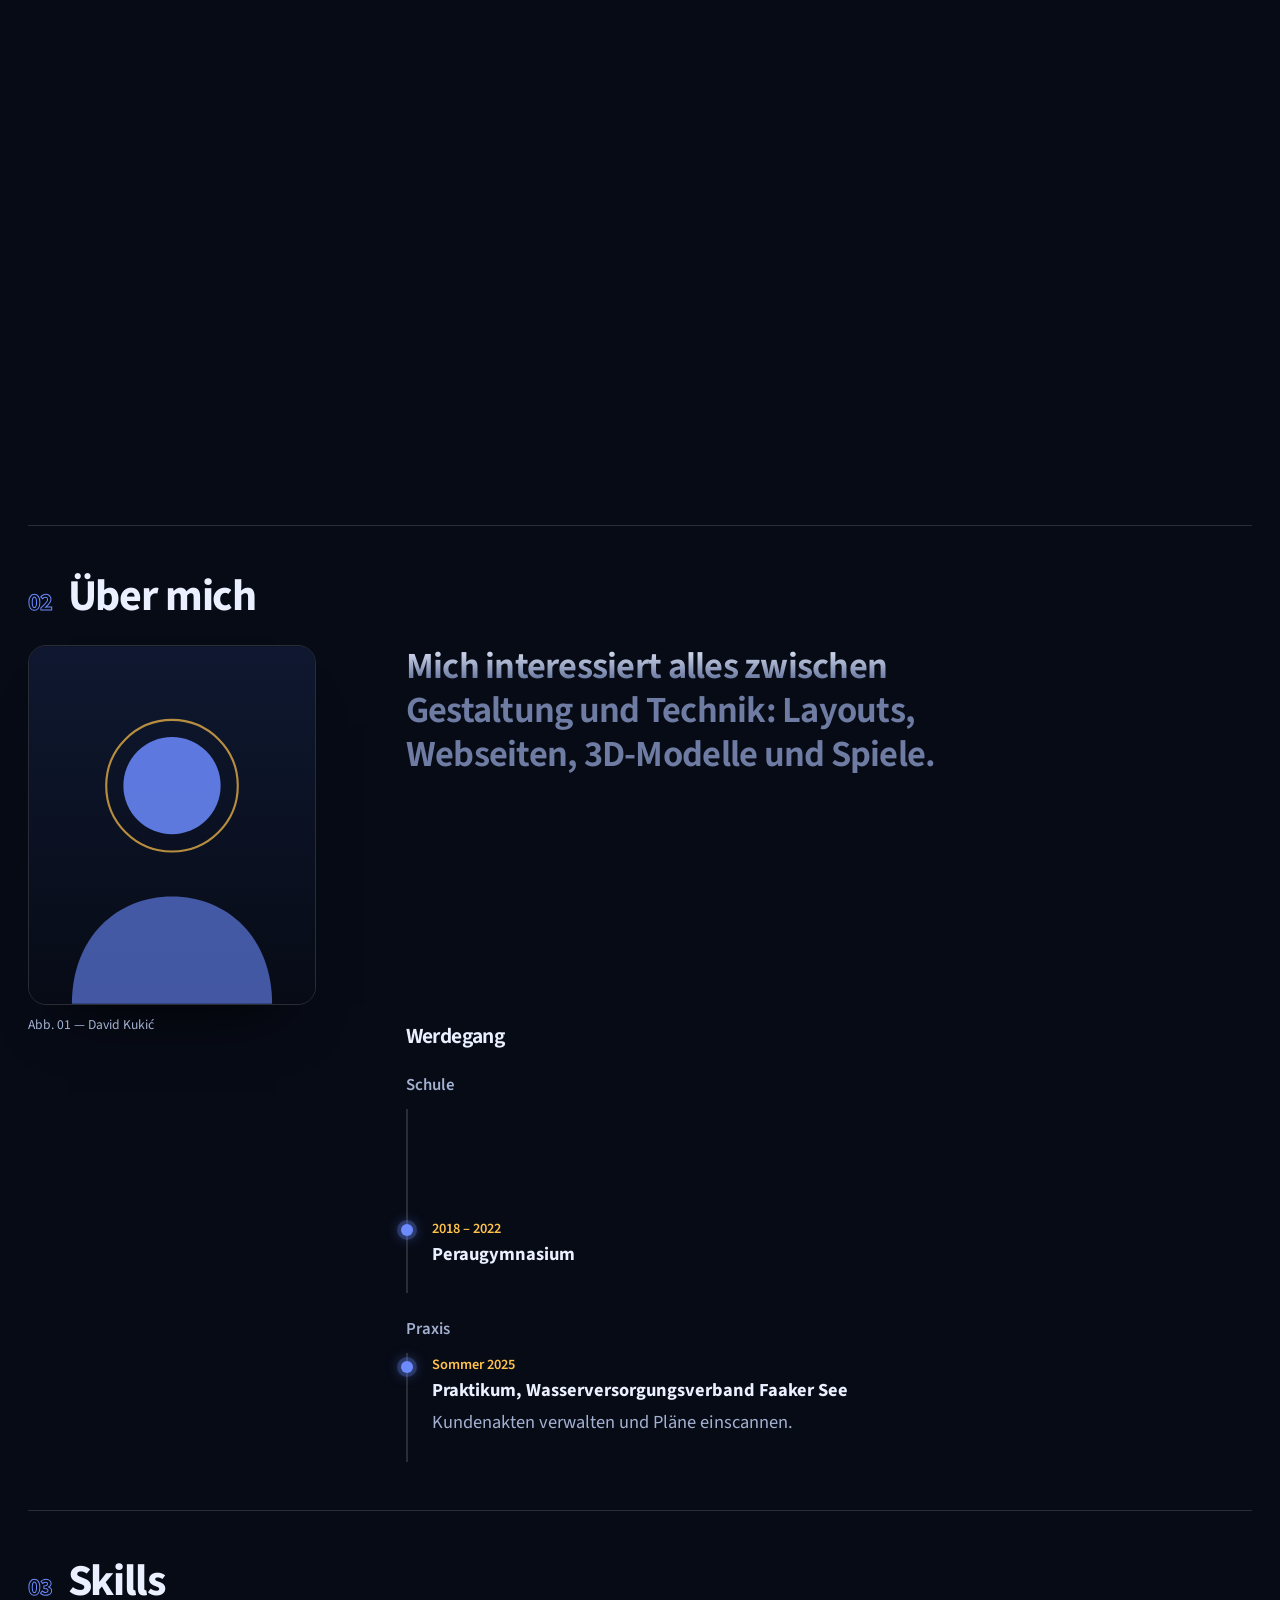
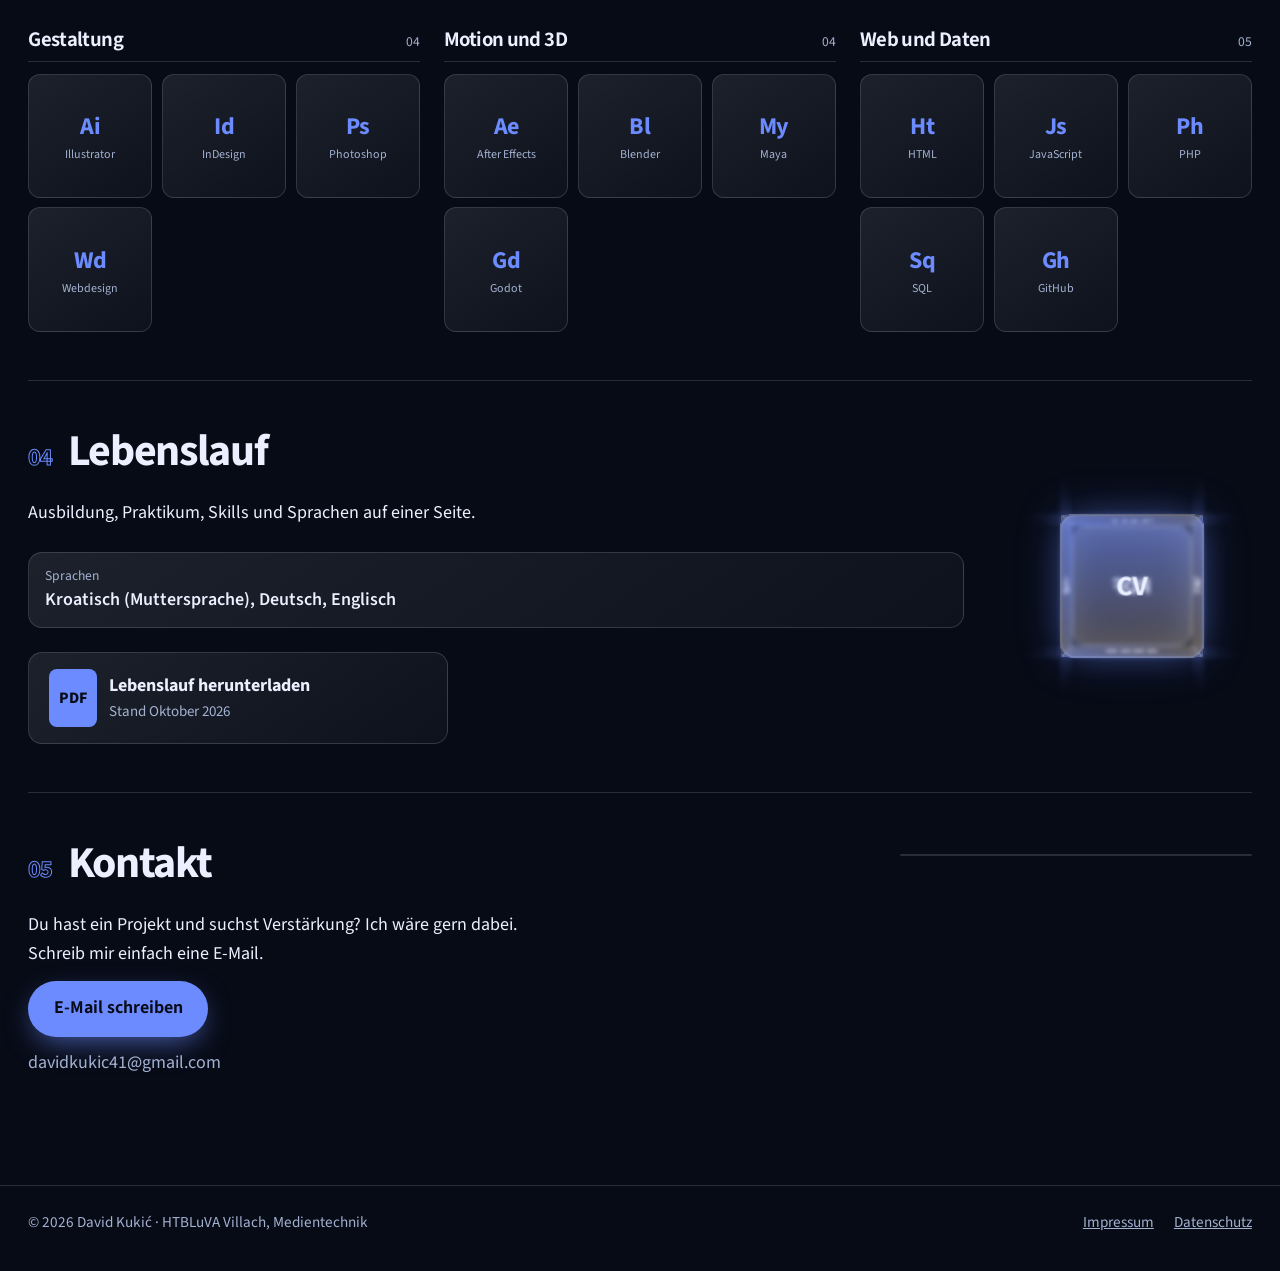
==== commit 932fa853: "Add files via upload" ====
--- a/portfolio/index.html
+++ b/portfolio/index.html
@@ -496,6 +496,7 @@
                             <p class="muted mt-s">davidkukic41@gmail.com</p>
                         </div>
                         <div class="flip-stage" aria-hidden="true">
+                            <div class="fl-spin">
                             <div class="flip">
                                 <div class="fl-face fl-front">
                                     <svg class="fl-waves" viewBox="0 0 320 200" preserveAspectRatio="xMidYMid slice" fill="none"><defs><linearGradient id="flg" x1="0" x2="1"><stop offset="0" stop-color="#fff" stop-opacity=".1"/><stop offset="1" style="stop-color:var(--color-accent)"/></linearGradient><linearGradient id="flg2" x1="1" x2="0"><stop offset="0" stop-color="#fff" stop-opacity=".1"/><stop offset="1" stop-color="#fff"/></linearGradient></defs><path d="M-5 172 H70 L90 152 H150 L165 167 H226" stroke="url(#flg)" stroke-width="1.3"/><circle cx="229" cy="167" r="2.4" fill="var(--color-accent)"/><path d="M-5 183 H96 L110 169 H138" stroke="rgba(255,255,255,.18)" stroke-width="0.7"/><circle cx="141" cy="169" r="2.4" fill="none" stroke="rgba(255,255,255,.18)" stroke-width="0.7"/><path d="M-5 158 H38 L53 143 H76" stroke="rgba(255,255,255,.18)" stroke-width="0.7"/><circle cx="79" cy="143" r="2.4" fill="none" stroke="rgba(255,255,255,.18)" stroke-width="0.7"/><path d="M325 134 H266 L250 150 H212" stroke="url(#flg2)" stroke-width="1.3"/><circle cx="209" cy="150" r="2.4" fill="#fff"/><path d="M325 154 H280 L262 172 H250 L240 182 H205" stroke="rgba(255,255,255,.18)" stroke-width="0.7"/><circle cx="202" cy="182" r="2.4" fill="none" stroke="rgba(255,255,255,.18)" stroke-width="0.7"/><path d="M325 124 H288 L274 110 H252" stroke="rgba(255,255,255,.18)" stroke-width="0.7"/><circle cx="249" cy="110" r="2.4" fill="none" stroke="rgba(255,255,255,.18)" stroke-width="0.7"/></svg>
@@ -517,6 +518,7 @@
                                         <span>david-kukic.vercel.app</span>
                                     </div>
                                 </div>
+                            </div>
                             </div>
                         </div>
                     </div>
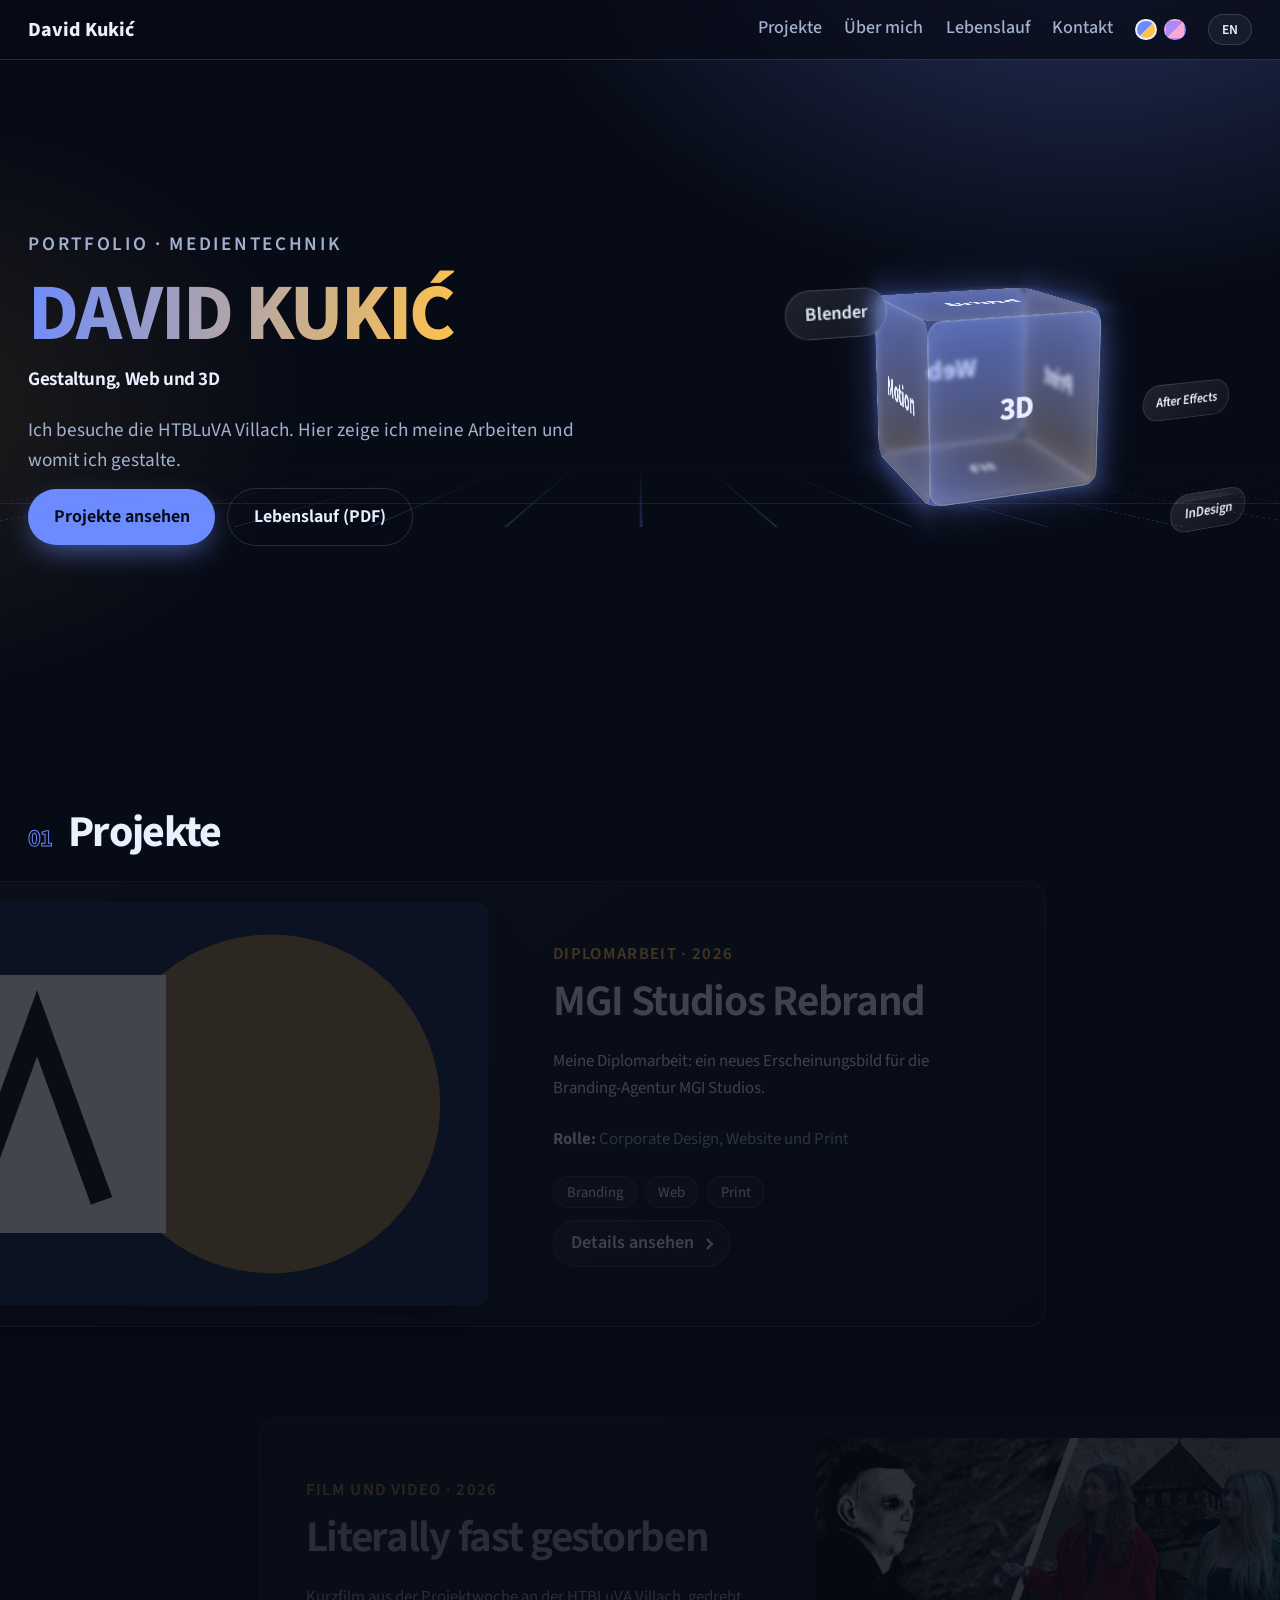
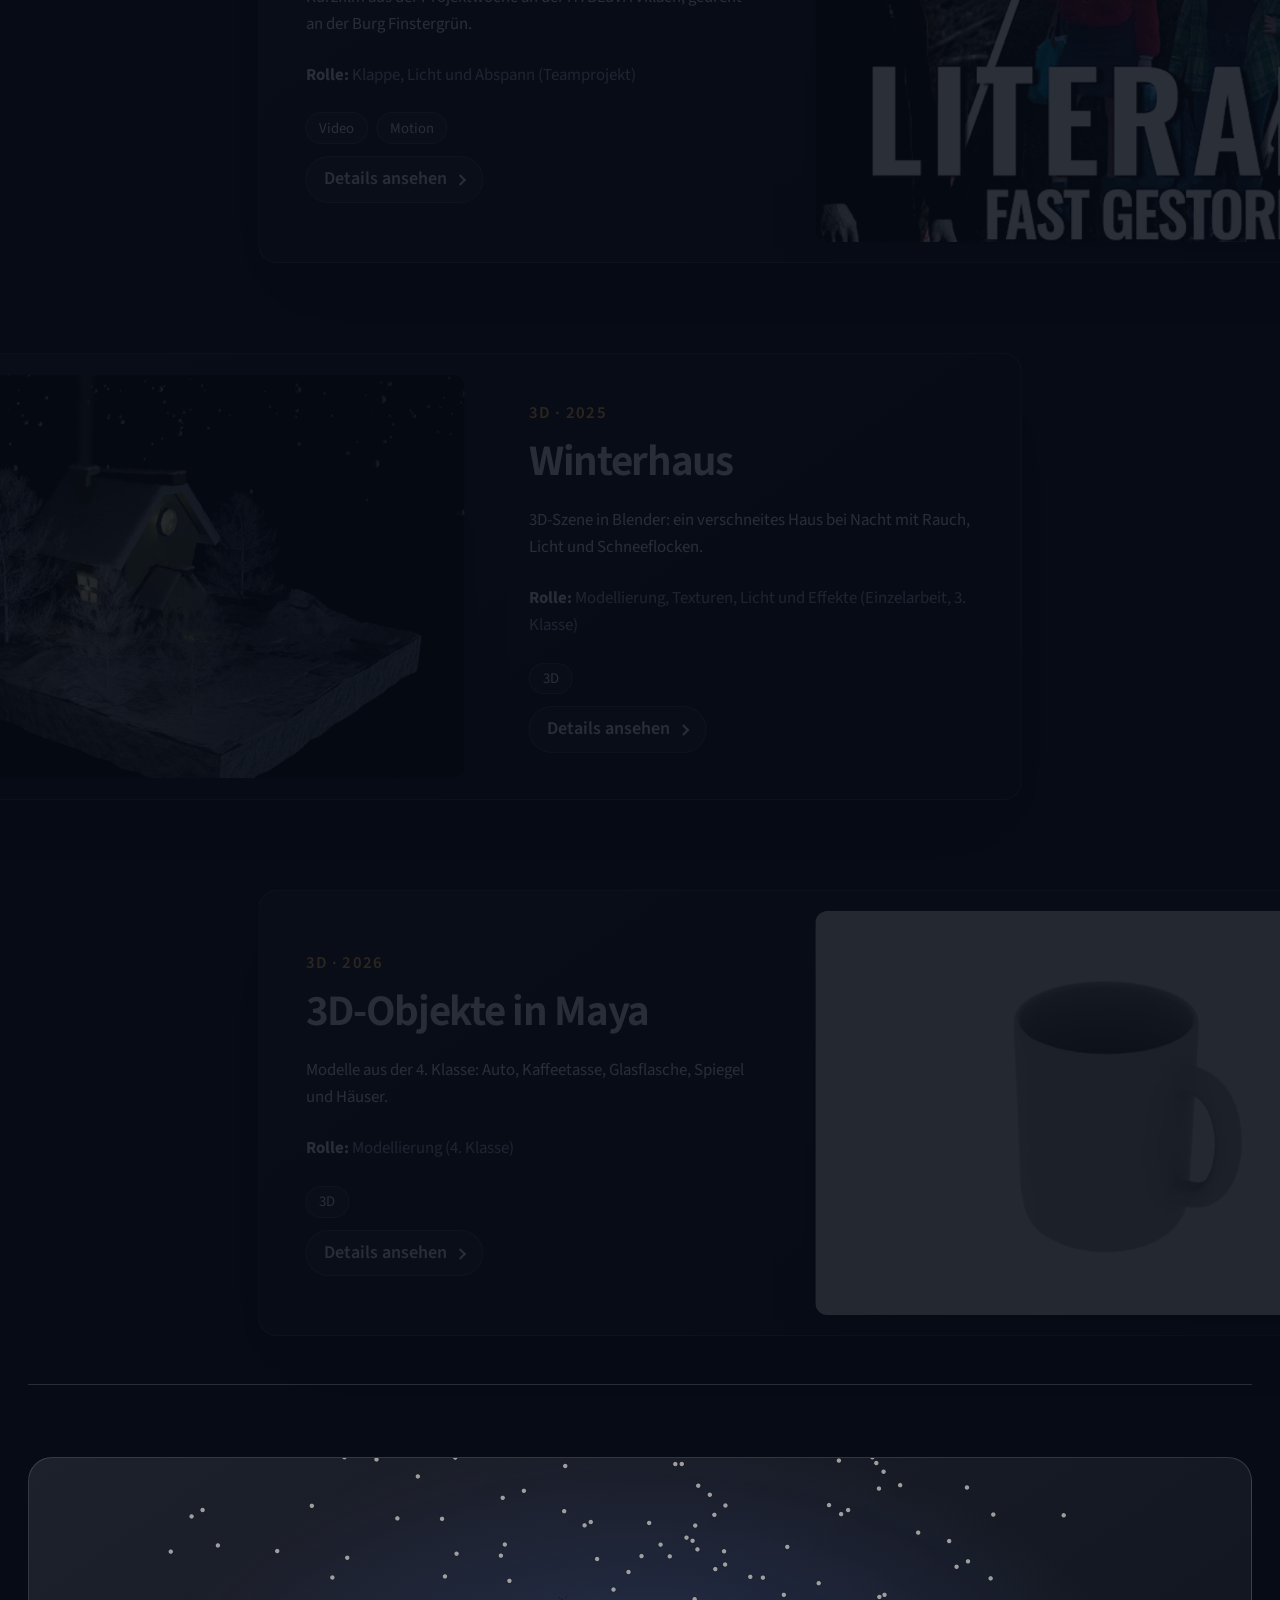
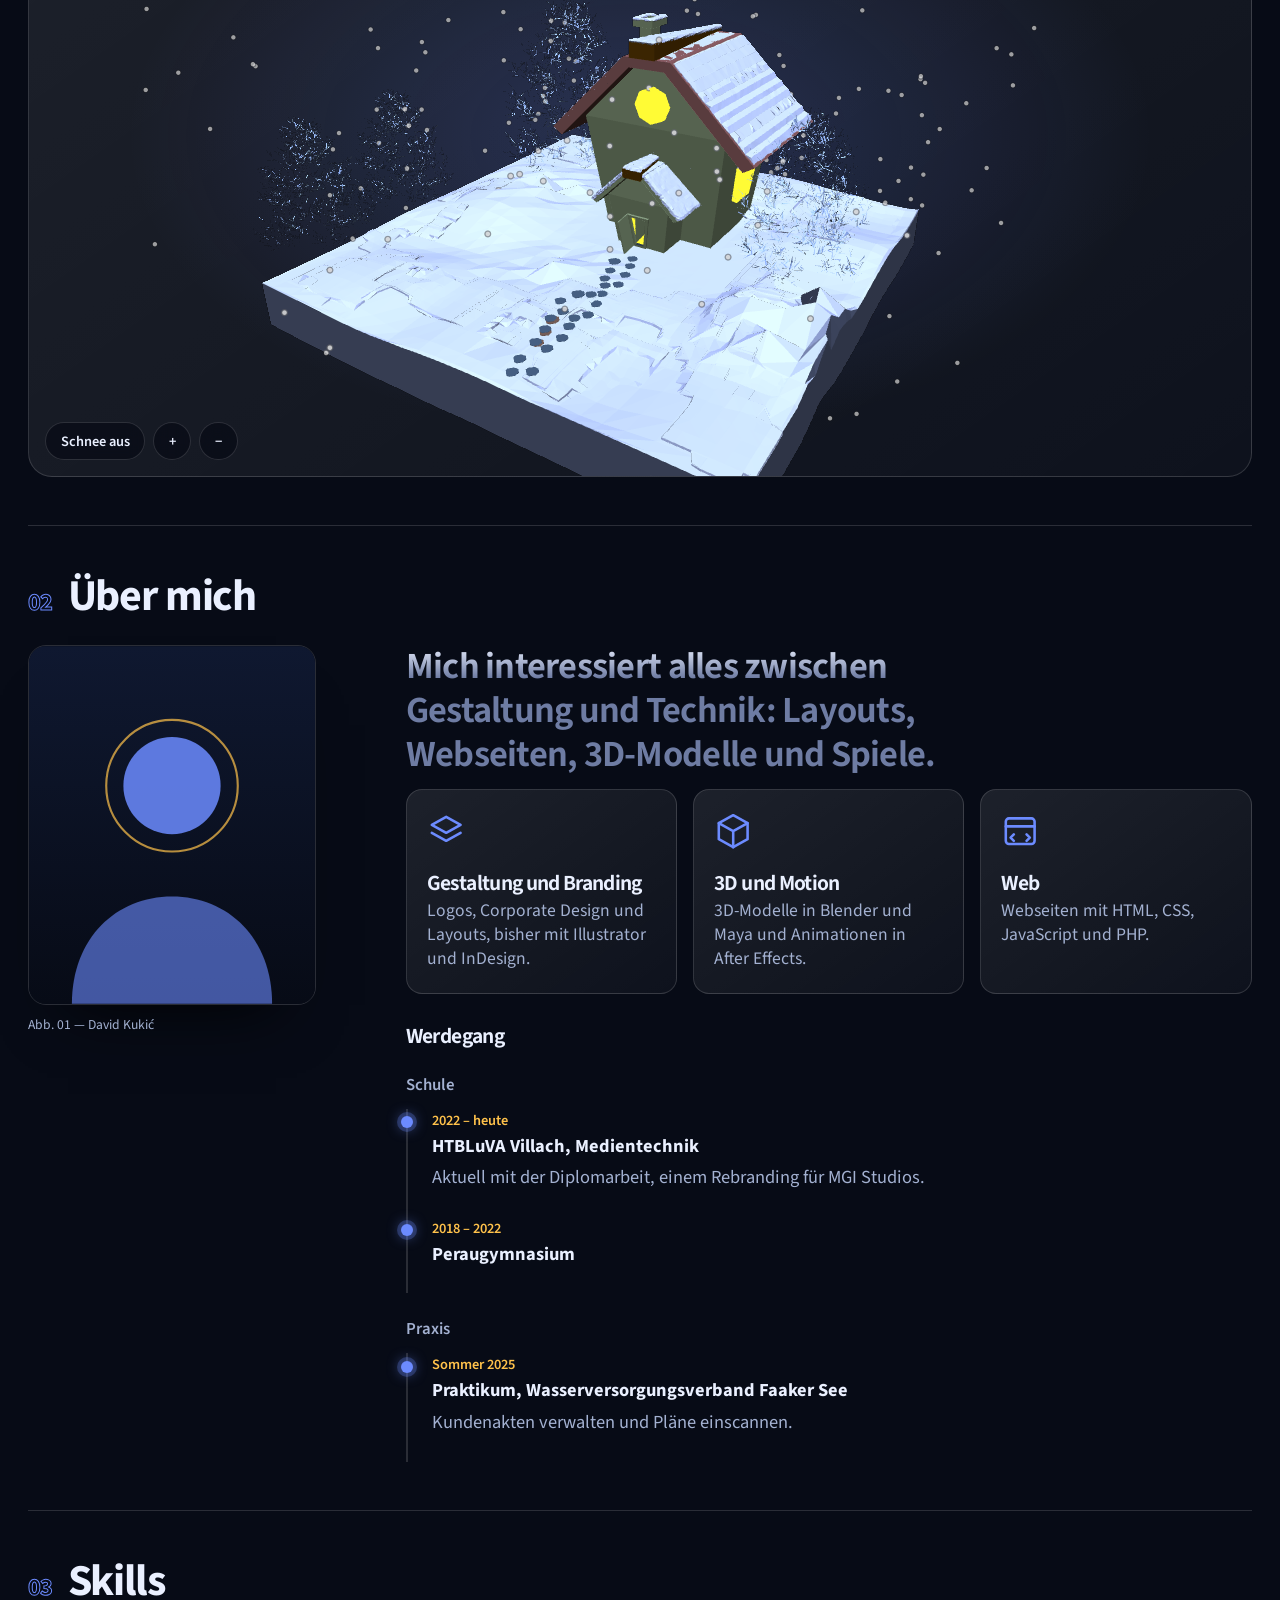
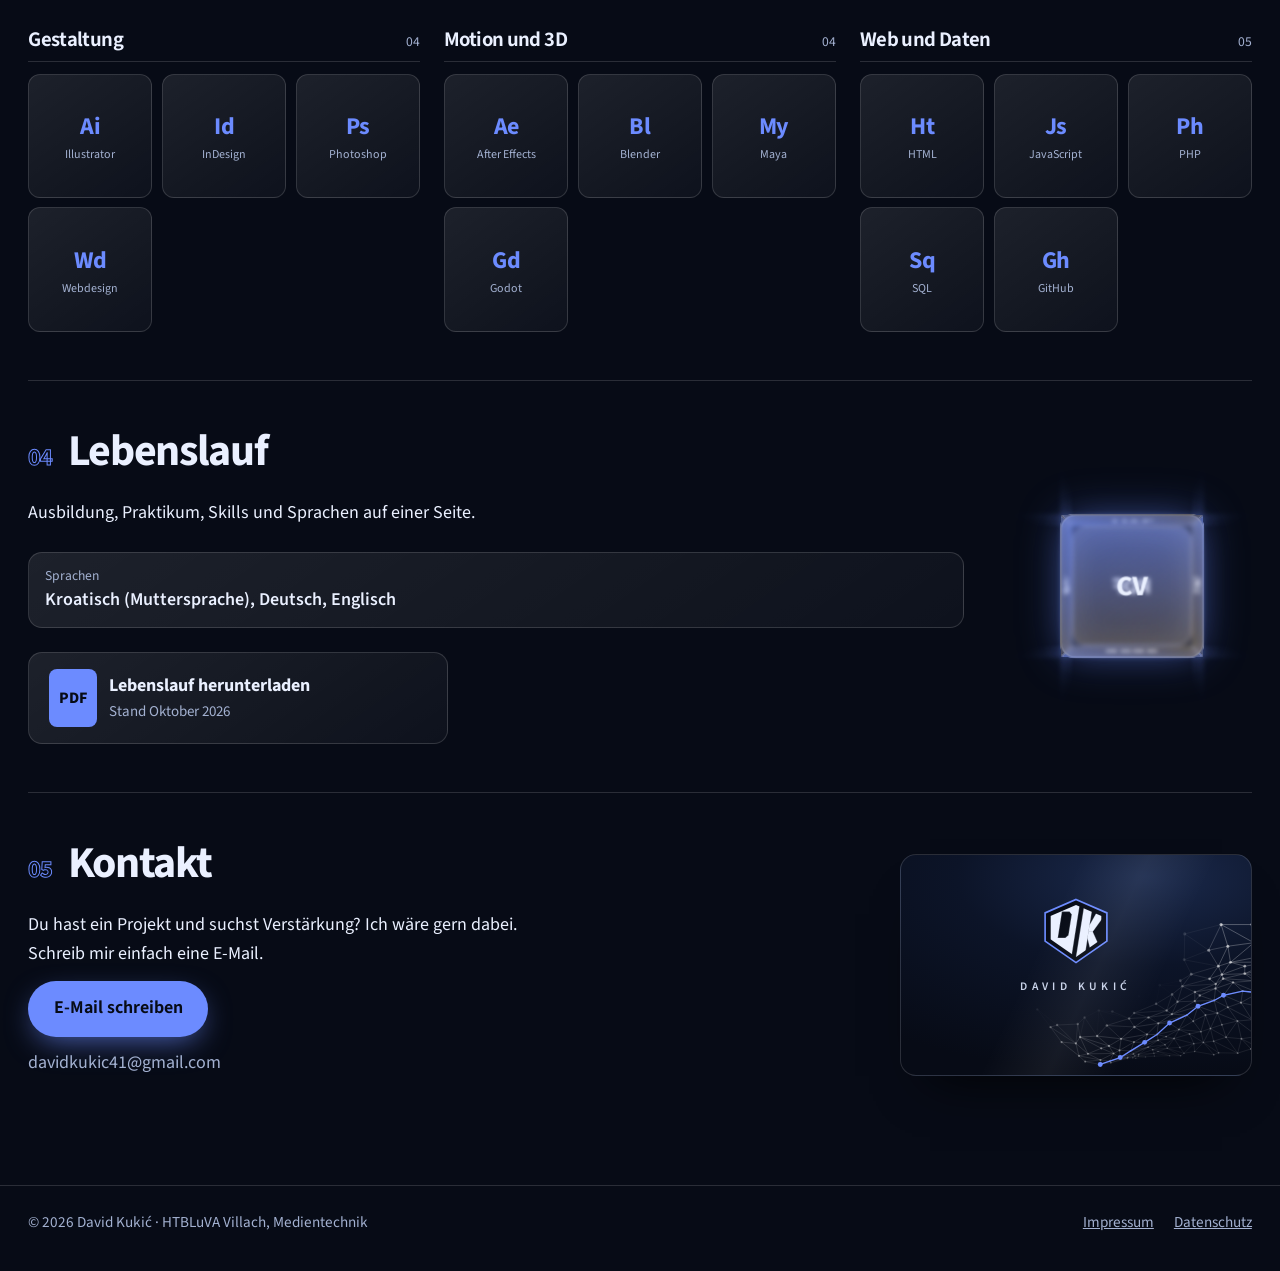
==== commit de7c6df1: "Add files via upload" ====
--- a/portfolio/index.html
+++ b/portfolio/index.html
@@ -499,12 +499,12 @@
                             <div class="fl-spin">
                             <div class="flip">
                                 <div class="fl-face fl-front">
-                                    <svg class="fl-waves" viewBox="0 0 320 200" preserveAspectRatio="xMidYMid slice" fill="none"><defs><linearGradient id="flg" x1="0" x2="1"><stop offset="0" stop-color="#fff" stop-opacity=".1"/><stop offset="1" style="stop-color:var(--color-accent)"/></linearGradient><linearGradient id="flg2" x1="1" x2="0"><stop offset="0" stop-color="#fff" stop-opacity=".1"/><stop offset="1" stop-color="#fff"/></linearGradient></defs><path d="M-5 172 H70 L90 152 H150 L165 167 H226" stroke="url(#flg)" stroke-width="1.3"/><circle cx="229" cy="167" r="2.4" fill="var(--color-accent)"/><path d="M-5 183 H96 L110 169 H138" stroke="rgba(255,255,255,.18)" stroke-width="0.7"/><circle cx="141" cy="169" r="2.4" fill="none" stroke="rgba(255,255,255,.18)" stroke-width="0.7"/><path d="M-5 158 H38 L53 143 H76" stroke="rgba(255,255,255,.18)" stroke-width="0.7"/><circle cx="79" cy="143" r="2.4" fill="none" stroke="rgba(255,255,255,.18)" stroke-width="0.7"/><path d="M325 134 H266 L250 150 H212" stroke="url(#flg2)" stroke-width="1.3"/><circle cx="209" cy="150" r="2.4" fill="#fff"/><path d="M325 154 H280 L262 172 H250 L240 182 H205" stroke="rgba(255,255,255,.18)" stroke-width="0.7"/><circle cx="202" cy="182" r="2.4" fill="none" stroke="rgba(255,255,255,.18)" stroke-width="0.7"/><path d="M325 124 H288 L274 110 H252" stroke="rgba(255,255,255,.18)" stroke-width="0.7"/><circle cx="249" cy="110" r="2.4" fill="none" stroke="rgba(255,255,255,.18)" stroke-width="0.7"/></svg>
+                                    <svg class="fl-waves" viewBox="0 0 320 200" preserveAspectRatio="xMidYMid slice" fill="none"><line x1="124.9" y1="140.1" x2="142.9" y2="154.3" stroke="rgba(255,255,255,0.03)" stroke-width="0.54"/><line x1="136.9" y1="156.2" x2="142.9" y2="154.3" stroke="rgba(255,255,255,0.14)" stroke-width="0.53"/><line x1="136.9" y1="156.2" x2="124.9" y2="140.1" stroke="rgba(255,255,255,0.03)" stroke-width="0.53"/><line x1="159.9" y1="171.0" x2="142.9" y2="154.3" stroke="rgba(255,255,255,0.14)" stroke-width="0.52"/><line x1="136.9" y1="156.2" x2="159.9" y2="171.0" stroke="rgba(255,255,255,0.16)" stroke-width="0.52"/><line x1="146.9" y1="169.8" x2="159.9" y2="171.0" stroke="rgba(255,255,255,0.23)" stroke-width="0.51"/><line x1="146.9" y1="169.8" x2="136.9" y2="156.2" stroke="rgba(255,255,255,0.16)" stroke-width="0.51"/><line x1="162.7" y1="182.3" x2="159.9" y2="171.0" stroke="rgba(255,255,255,0.22)" stroke-width="0.50"/><line x1="162.7" y1="182.3" x2="146.9" y2="169.8" stroke="rgba(255,255,255,0.22)" stroke-width="0.50"/><line x1="170.8" y1="180.4" x2="159.9" y2="171.0" stroke="rgba(255,255,255,0.23)" stroke-width="0.51"/><line x1="162.7" y1="182.3" x2="170.8" y2="180.4" stroke="rgba(255,255,255,0.21)" stroke-width="0.50"/><line x1="182.2" y1="186.0" x2="170.8" y2="180.4" stroke="rgba(255,255,255,0.21)" stroke-width="0.49"/><line x1="162.7" y1="182.3" x2="182.2" y2="186.0" stroke="rgba(255,255,255,0.20)" stroke-width="0.49"/><line x1="168.3" y1="187.5" x2="182.2" y2="186.0" stroke="rgba(255,255,255,0.20)" stroke-width="0.48"/><line x1="168.3" y1="187.5" x2="162.7" y2="182.3" stroke="rgba(255,255,255,0.20)" stroke-width="0.48"/><line x1="182.0" y1="190.1" x2="182.2" y2="186.0" stroke="rgba(255,255,255,0.18)" stroke-width="0.46"/><line x1="182.0" y1="190.1" x2="168.3" y2="187.5" stroke="rgba(255,255,255,0.18)" stroke-width="0.46"/><line x1="190.6" y1="187.1" x2="182.2" y2="186.0" stroke="rgba(255,255,255,0.19)" stroke-width="0.47"/><line x1="182.0" y1="190.1" x2="190.6" y2="187.1" stroke="rgba(255,255,255,0.17)" stroke-width="0.45"/><line x1="191.6" y1="188.5" x2="190.6" y2="187.1" stroke="rgba(255,255,255,0.17)" stroke-width="0.45"/><line x1="191.6" y1="188.5" x2="182.0" y2="190.1" stroke="rgba(255,255,255,0.16)" stroke-width="0.44"/><line x1="207.0" y1="183.6" x2="190.6" y2="187.1" stroke="rgba(255,255,255,0.17)" stroke-width="0.44"/><line x1="191.6" y1="188.5" x2="207.0" y2="183.6" stroke="rgba(255,255,255,0.15)" stroke-width="0.43"/><line x1="206.5" y1="184.6" x2="207.0" y2="183.6" stroke="rgba(255,255,255,0.14)" stroke-width="0.41"/><line x1="206.5" y1="184.6" x2="191.6" y2="188.5" stroke="rgba(255,255,255,0.14)" stroke-width="0.41"/><line x1="213.5" y1="182.4" x2="207.0" y2="183.6" stroke="rgba(255,255,255,0.14)" stroke-width="0.42"/><line x1="206.5" y1="184.6" x2="213.5" y2="182.4" stroke="rgba(255,255,255,0.12)" stroke-width="0.40"/><line x1="211.5" y1="184.0" x2="213.5" y2="182.4" stroke="rgba(255,255,255,0.11)" stroke-width="0.39"/><line x1="211.5" y1="184.0" x2="206.5" y2="184.6" stroke="rgba(255,255,255,0.11)" stroke-width="0.38"/><line x1="216.7" y1="182.5" x2="213.5" y2="182.4" stroke="rgba(255,255,255,0.12)" stroke-width="0.39"/><line x1="211.5" y1="184.0" x2="216.7" y2="182.5" stroke="rgba(255,255,255,0.10)" stroke-width="0.38"/><line x1="214.2" y1="184.6" x2="216.7" y2="182.5" stroke="rgba(255,255,255,0.09)" stroke-width="0.37"/><line x1="214.2" y1="184.6" x2="211.5" y2="184.0" stroke="rgba(255,255,255,0.09)" stroke-width="0.36"/><line x1="223.1" y1="183.3" x2="216.7" y2="182.5" stroke="rgba(255,255,255,0.10)" stroke-width="0.37"/><line x1="223.1" y1="183.3" x2="214.2" y2="184.6" stroke="rgba(255,255,255,0.08)" stroke-width="0.35"/><line x1="142.9" y1="154.3" x2="161.6" y2="153.4" stroke="rgba(255,255,255,0.13)" stroke-width="0.54"/><line x1="159.9" y1="171.0" x2="161.6" y2="153.4" stroke="rgba(255,255,255,0.13)" stroke-width="0.53"/><line x1="163.7" y1="165.2" x2="161.6" y2="153.4" stroke="rgba(255,255,255,0.13)" stroke-width="0.54"/><line x1="159.9" y1="171.0" x2="163.7" y2="165.2" stroke="rgba(255,255,255,0.23)" stroke-width="0.52"/><line x1="170.8" y1="180.4" x2="163.7" y2="165.2" stroke="rgba(255,255,255,0.22)" stroke-width="0.51"/><line x1="182.9" y1="175.4" x2="163.7" y2="165.2" stroke="rgba(255,255,255,0.23)" stroke-width="0.52"/><line x1="170.8" y1="180.4" x2="182.9" y2="175.4" stroke="rgba(255,255,255,0.22)" stroke-width="0.51"/><line x1="194.1" y1="180.1" x2="182.9" y2="175.4" stroke="rgba(255,255,255,0.22)" stroke-width="0.50"/><line x1="170.8" y1="180.4" x2="194.1" y2="180.1" stroke="rgba(255,255,255,0.21)" stroke-width="0.50"/><line x1="182.2" y1="186.0" x2="194.1" y2="180.1" stroke="rgba(255,255,255,0.21)" stroke-width="0.49"/><line x1="190.6" y1="187.1" x2="194.1" y2="180.1" stroke="rgba(255,255,255,0.20)" stroke-width="0.48"/><line x1="200.1" y1="183.8" x2="194.1" y2="180.1" stroke="rgba(255,255,255,0.20)" stroke-width="0.48"/><line x1="190.6" y1="187.1" x2="200.1" y2="183.8" stroke="rgba(255,255,255,0.18)" stroke-width="0.46"/><line x1="207.0" y1="183.6" x2="200.1" y2="183.8" stroke="rgba(255,255,255,0.17)" stroke-width="0.45"/><line x1="212.1" y1="180.5" x2="200.1" y2="183.8" stroke="rgba(255,255,255,0.17)" stroke-width="0.45"/><line x1="207.0" y1="183.6" x2="212.1" y2="180.5" stroke="rgba(255,255,255,0.16)" stroke-width="0.44"/><line x1="213.5" y1="182.4" x2="212.1" y2="180.5" stroke="rgba(255,255,255,0.15)" stroke-width="0.42"/><line x1="216.9" y1="180.8" x2="212.1" y2="180.5" stroke="rgba(255,255,255,0.15)" stroke-width="0.43"/><line x1="213.5" y1="182.4" x2="216.9" y2="180.8" stroke="rgba(255,255,255,0.13)" stroke-width="0.41"/><line x1="216.7" y1="182.5" x2="216.9" y2="180.8" stroke="rgba(255,255,255,0.12)" stroke-width="0.40"/><line x1="230.7" y1="179.9" x2="216.9" y2="180.8" stroke="rgba(255,255,255,0.13)" stroke-width="0.40"/><line x1="216.7" y1="182.5" x2="230.7" y2="179.9" stroke="rgba(255,255,255,0.11)" stroke-width="0.39"/><line x1="231.2" y1="182.5" x2="230.7" y2="179.9" stroke="rgba(255,255,255,0.11)" stroke-width="0.38"/><line x1="216.7" y1="182.5" x2="231.2" y2="182.5" stroke="rgba(255,255,255,0.10)" stroke-width="0.37"/><line x1="231.2" y1="182.5" x2="223.1" y2="183.3" stroke="rgba(255,255,255,0.09)" stroke-width="0.36"/><line x1="161.6" y1="153.4" x2="167.8" y2="147.4" stroke="rgba(255,255,255,0.08)" stroke-width="0.55"/><line x1="163.7" y1="165.2" x2="167.8" y2="147.4" stroke="rgba(255,255,255,0.07)" stroke-width="0.54"/><line x1="179.2" y1="164.3" x2="167.8" y2="147.4" stroke="rgba(255,255,255,0.07)" stroke-width="0.54"/><line x1="163.7" y1="165.2" x2="179.2" y2="164.3" stroke="rgba(255,255,255,0.24)" stroke-width="0.53"/><line x1="189.9" y1="173.3" x2="179.2" y2="164.3" stroke="rgba(255,255,255,0.23)" stroke-width="0.52"/><line x1="163.7" y1="165.2" x2="189.9" y2="173.3" stroke="rgba(255,255,255,0.23)" stroke-width="0.52"/><line x1="182.9" y1="175.4" x2="189.9" y2="173.3" stroke="rgba(255,255,255,0.23)" stroke-width="0.51"/><line x1="194.1" y1="180.1" x2="189.9" y2="173.3" stroke="rgba(255,255,255,0.22)" stroke-width="0.50"/><line x1="199.5" y1="177.3" x2="189.9" y2="173.3" stroke="rgba(255,255,255,0.22)" stroke-width="0.51"/><line x1="194.1" y1="180.1" x2="199.5" y2="177.3" stroke="rgba(255,255,255,0.21)" stroke-width="0.49"/><line x1="200.1" y1="183.8" x2="199.5" y2="177.3" stroke="rgba(255,255,255,0.20)" stroke-width="0.48"/><line x1="209.6" y1="177.8" x2="199.5" y2="177.3" stroke="rgba(255,255,255,0.20)" stroke-width="0.49"/><line x1="200.1" y1="183.8" x2="209.6" y2="177.8" stroke="rgba(255,255,255,0.19)" stroke-width="0.47"/><line x1="225.5" y1="174.3" x2="209.6" y2="177.8" stroke="rgba(255,255,255,0.18)" stroke-width="0.46"/><line x1="200.1" y1="183.8" x2="225.5" y2="174.3" stroke="rgba(255,255,255,0.17)" stroke-width="0.45"/><line x1="212.1" y1="180.5" x2="225.5" y2="174.3" stroke="rgba(255,255,255,0.17)" stroke-width="0.44"/><line x1="216.9" y1="180.8" x2="225.5" y2="174.3" stroke="rgba(255,255,255,0.15)" stroke-width="0.43"/><line x1="229.6" y1="176.7" x2="225.5" y2="174.3" stroke="rgba(255,255,255,0.15)" stroke-width="0.43"/><line x1="216.9" y1="180.8" x2="229.6" y2="176.7" stroke="rgba(255,255,255,0.14)" stroke-width="0.41"/><line x1="230.7" y1="179.9" x2="229.6" y2="176.7" stroke="rgba(255,255,255,0.13)" stroke-width="0.40"/><line x1="234.4" y1="178.3" x2="229.6" y2="176.7" stroke="rgba(255,255,255,0.13)" stroke-width="0.41"/><line x1="230.7" y1="179.9" x2="234.4" y2="178.3" stroke="rgba(255,255,255,0.12)" stroke-width="0.39"/><line x1="245.0" y1="182.2" x2="234.4" y2="178.3" stroke="rgba(255,255,255,0.11)" stroke-width="0.39"/><line x1="230.7" y1="179.9" x2="245.0" y2="182.2" stroke="rgba(255,255,255,0.11)" stroke-width="0.38"/><line x1="245.0" y1="182.2" x2="231.2" y2="182.5" stroke="rgba(255,255,255,0.10)" stroke-width="0.37"/><line x1="167.8" y1="147.4" x2="180.7" y2="141.2" stroke="rgba(255,255,255,0.03)" stroke-width="0.56"/><line x1="179.2" y1="164.3" x2="180.7" y2="141.2" stroke="rgba(255,255,255,0.03)" stroke-width="0.55"/><line x1="188.0" y1="154.7" x2="180.7" y2="141.2" stroke="rgba(255,255,255,0.03)" stroke-width="0.56"/><line x1="179.2" y1="164.3" x2="188.0" y2="154.7" stroke="rgba(255,255,255,0.16)" stroke-width="0.54"/><line x1="200.9" y1="166.8" x2="188.0" y2="154.7" stroke="rgba(255,255,255,0.16)" stroke-width="0.53"/><line x1="179.2" y1="164.3" x2="200.9" y2="166.8" stroke="rgba(255,255,255,0.23)" stroke-width="0.53"/><line x1="189.9" y1="173.3" x2="200.9" y2="166.8" stroke="rgba(255,255,255,0.23)" stroke-width="0.52"/><line x1="199.5" y1="177.3" x2="200.9" y2="166.8" stroke="rgba(255,255,255,0.23)" stroke-width="0.51"/><line x1="212.6" y1="169.8" x2="200.9" y2="166.8" stroke="rgba(255,255,255,0.23)" stroke-width="0.51"/><line x1="199.5" y1="177.3" x2="212.6" y2="169.8" stroke="rgba(255,255,255,0.22)" stroke-width="0.50"/><line x1="209.6" y1="177.8" x2="212.6" y2="169.8" stroke="rgba(255,255,255,0.21)" stroke-width="0.49"/><line x1="222.3" y1="170.0" x2="212.6" y2="169.8" stroke="rgba(255,255,255,0.21)" stroke-width="0.49"/><line x1="209.6" y1="177.8" x2="222.3" y2="170.0" stroke="rgba(255,255,255,0.19)" stroke-width="0.48"/><line x1="234.5" y1="168.1" x2="222.3" y2="170.0" stroke="rgba(255,255,255,0.19)" stroke-width="0.47"/><line x1="209.6" y1="177.8" x2="234.5" y2="168.1" stroke="rgba(255,255,255,0.18)" stroke-width="0.46"/><line x1="225.5" y1="174.3" x2="234.5" y2="168.1" stroke="rgba(255,255,255,0.17)" stroke-width="0.45"/><line x1="240.8" y1="172.1" x2="234.5" y2="168.1" stroke="rgba(255,255,255,0.16)" stroke-width="0.44"/><line x1="225.5" y1="174.3" x2="240.8" y2="172.1" stroke="rgba(255,255,255,0.16)" stroke-width="0.43"/><line x1="229.6" y1="176.7" x2="240.8" y2="172.1" stroke="rgba(255,255,255,0.14)" stroke-width="0.42"/><line x1="242.8" y1="175.4" x2="240.8" y2="172.1" stroke="rgba(255,255,255,0.14)" stroke-width="0.42"/><line x1="229.6" y1="176.7" x2="242.8" y2="175.4" stroke="rgba(255,255,255,0.14)" stroke-width="0.41"/><line x1="234.4" y1="178.3" x2="242.8" y2="175.4" stroke="rgba(255,255,255,0.13)" stroke-width="0.40"/><line x1="255.0" y1="182.2" x2="242.8" y2="175.4" stroke="rgba(255,255,255,0.12)" stroke-width="0.40"/><line x1="234.4" y1="178.3" x2="255.0" y2="182.2" stroke="rgba(255,255,255,0.12)" stroke-width="0.39"/><line x1="255.0" y1="182.2" x2="245.0" y2="182.2" stroke="rgba(255,255,255,0.11)" stroke-width="0.38"/><line x1="180.7" y1="141.2" x2="193.0" y2="142.1" stroke="rgba(255,255,255,0.03)" stroke-width="0.56"/><line x1="208.2" y1="148.4" x2="193.0" y2="142.1" stroke="rgba(255,255,255,0.06)" stroke-width="0.56"/><line x1="180.7" y1="141.2" x2="208.2" y2="148.4" stroke="rgba(255,255,255,0.03)" stroke-width="0.56"/><line x1="188.0" y1="154.7" x2="208.2" y2="148.4" stroke="rgba(255,255,255,0.15)" stroke-width="0.55"/><line x1="213.0" y1="156.1" x2="208.2" y2="148.4" stroke="rgba(255,255,255,0.15)" stroke-width="0.54"/><line x1="188.0" y1="154.7" x2="213.0" y2="156.1" stroke="rgba(255,255,255,0.16)" stroke-width="0.54"/><line x1="200.9" y1="166.8" x2="213.0" y2="156.1" stroke="rgba(255,255,255,0.22)" stroke-width="0.53"/><line x1="224.5" y1="162.8" x2="213.0" y2="156.1" stroke="rgba(255,255,255,0.21)" stroke-width="0.52"/><line x1="200.9" y1="166.8" x2="224.5" y2="162.8" stroke="rgba(255,255,255,0.23)" stroke-width="0.51"/><line x1="212.6" y1="169.8" x2="224.5" y2="162.8" stroke="rgba(255,255,255,0.22)" stroke-width="0.50"/><line x1="222.3" y1="170.0" x2="224.5" y2="162.8" stroke="rgba(255,255,255,0.21)" stroke-width="0.49"/><line x1="233.5" y1="162.9" x2="224.5" y2="162.8" stroke="rgba(255,255,255,0.21)" stroke-width="0.49"/><line x1="222.3" y1="170.0" x2="233.5" y2="162.9" stroke="rgba(255,255,255,0.20)" stroke-width="0.48"/><line x1="234.5" y1="168.1" x2="233.5" y2="162.9" stroke="rgba(255,255,255,0.19)" stroke-width="0.47"/><line x1="241.8" y1="164.8" x2="233.5" y2="162.9" stroke="rgba(255,255,255,0.19)" stroke-width="0.47"/><line x1="234.5" y1="168.1" x2="241.8" y2="164.8" stroke="rgba(255,255,255,0.17)" stroke-width="0.45"/><line x1="249.0" y1="166.5" x2="241.8" y2="164.8" stroke="rgba(255,255,255,0.17)" stroke-width="0.44"/><line x1="234.5" y1="168.1" x2="249.0" y2="166.5" stroke="rgba(255,255,255,0.17)" stroke-width="0.45"/><line x1="240.8" y1="172.1" x2="249.0" y2="166.5" stroke="rgba(255,255,255,0.15)" stroke-width="0.43"/><line x1="242.8" y1="175.4" x2="249.0" y2="166.5" stroke="rgba(255,255,255,0.15)" stroke-width="0.42"/><line x1="254.2" y1="174.6" x2="249.0" y2="166.5" stroke="rgba(255,255,255,0.15)" stroke-width="0.42"/><line x1="242.8" y1="175.4" x2="254.2" y2="174.6" stroke="rgba(255,255,255,0.13)" stroke-width="0.41"/><line x1="258.0" y1="179.9" x2="254.2" y2="174.6" stroke="rgba(255,255,255,0.13)" stroke-width="0.40"/><line x1="242.8" y1="175.4" x2="258.0" y2="179.9" stroke="rgba(255,255,255,0.13)" stroke-width="0.40"/><line x1="258.0" y1="179.9" x2="255.0" y2="182.2" stroke="rgba(255,255,255,0.12)" stroke-width="0.39"/><line x1="208.2" y1="148.4" x2="212.7" y2="143.4" stroke="rgba(255,255,255,0.12)" stroke-width="0.55"/><line x1="225.8" y1="147.4" x2="212.7" y2="143.4" stroke="rgba(255,255,255,0.12)" stroke-width="0.55"/><line x1="208.2" y1="148.4" x2="225.8" y2="147.4" stroke="rgba(255,255,255,0.15)" stroke-width="0.55"/><line x1="213.0" y1="156.1" x2="225.8" y2="147.4" stroke="rgba(255,255,255,0.19)" stroke-width="0.54"/><line x1="234.7" y1="152.7" x2="225.8" y2="147.4" stroke="rgba(255,255,255,0.18)" stroke-width="0.53"/><line x1="213.0" y1="156.1" x2="234.7" y2="152.7" stroke="rgba(255,255,255,0.21)" stroke-width="0.52"/><line x1="224.5" y1="162.8" x2="234.7" y2="152.7" stroke="rgba(255,255,255,0.22)" stroke-width="0.51"/><line x1="233.5" y1="162.9" x2="234.7" y2="152.7" stroke="rgba(255,255,255,0.21)" stroke-width="0.49"/><line x1="244.9" y1="152.5" x2="234.7" y2="152.7" stroke="rgba(255,255,255,0.22)" stroke-width="0.50"/><line x1="233.5" y1="162.9" x2="244.9" y2="152.5" stroke="rgba(255,255,255,0.20)" stroke-width="0.48"/><line x1="253.4" y1="158.4" x2="244.9" y2="152.5" stroke="rgba(255,255,255,0.19)" stroke-width="0.47"/><line x1="233.5" y1="162.9" x2="253.4" y2="158.4" stroke="rgba(255,255,255,0.19)" stroke-width="0.47"/><line x1="241.8" y1="164.8" x2="253.4" y2="158.4" stroke="rgba(255,255,255,0.18)" stroke-width="0.45"/><line x1="249.0" y1="166.5" x2="253.4" y2="158.4" stroke="rgba(255,255,255,0.17)" stroke-width="0.45"/><line x1="263.0" y1="162.4" x2="253.4" y2="158.4" stroke="rgba(255,255,255,0.17)" stroke-width="0.45"/><line x1="249.0" y1="166.5" x2="263.0" y2="162.4" stroke="rgba(255,255,255,0.16)" stroke-width="0.44"/><line x1="266.9" y1="171.2" x2="263.0" y2="162.4" stroke="rgba(255,255,255,0.16)" stroke-width="0.43"/><line x1="249.0" y1="166.5" x2="266.9" y2="171.2" stroke="rgba(255,255,255,0.15)" stroke-width="0.43"/><line x1="254.2" y1="174.6" x2="266.9" y2="171.2" stroke="rgba(255,255,255,0.14)" stroke-width="0.42"/><line x1="258.0" y1="179.9" x2="266.9" y2="171.2" stroke="rgba(255,255,255,0.14)" stroke-width="0.41"/><line x1="267.7" y1="178.3" x2="266.9" y2="171.2" stroke="rgba(255,255,255,0.14)" stroke-width="0.42"/><line x1="267.7" y1="178.3" x2="258.0" y2="179.9" stroke="rgba(255,255,255,0.13)" stroke-width="0.40"/><line x1="212.7" y1="143.4" x2="217.1" y2="128.2" stroke="rgba(255,255,255,0.01)" stroke-width="0.57"/><line x1="232.7" y1="135.1" x2="217.1" y2="128.2" stroke="rgba(255,255,255,0.01)" stroke-width="0.57"/><line x1="212.7" y1="143.4" x2="232.7" y2="135.1" stroke="rgba(255,255,255,0.12)" stroke-width="0.56"/><line x1="242.3" y1="141.1" x2="232.7" y2="135.1" stroke="rgba(255,255,255,0.12)" stroke-width="0.55"/><line x1="212.7" y1="143.4" x2="242.3" y2="141.1" stroke="rgba(255,255,255,0.12)" stroke-width="0.55"/><line x1="225.8" y1="147.4" x2="242.3" y2="141.1" stroke="rgba(255,255,255,0.19)" stroke-width="0.54"/><line x1="247.0" y1="144.5" x2="242.3" y2="141.1" stroke="rgba(255,255,255,0.19)" stroke-width="0.52"/><line x1="225.8" y1="147.4" x2="247.0" y2="144.5" stroke="rgba(255,255,255,0.18)" stroke-width="0.53"/><line x1="234.7" y1="152.7" x2="247.0" y2="144.5" stroke="rgba(255,255,255,0.22)" stroke-width="0.51"/><line x1="260.5" y1="145.4" x2="247.0" y2="144.5" stroke="rgba(255,255,255,0.21)" stroke-width="0.50"/><line x1="234.7" y1="152.7" x2="260.5" y2="145.4" stroke="rgba(255,255,255,0.22)" stroke-width="0.50"/><line x1="244.9" y1="152.5" x2="260.5" y2="145.4" stroke="rgba(255,255,255,0.21)" stroke-width="0.49"/><line x1="253.4" y1="158.4" x2="260.5" y2="145.4" stroke="rgba(255,255,255,0.19)" stroke-width="0.47"/><line x1="266.4" y1="150.8" x2="260.5" y2="145.4" stroke="rgba(255,255,255,0.20)" stroke-width="0.48"/><line x1="253.4" y1="158.4" x2="266.4" y2="150.8" stroke="rgba(255,255,255,0.18)" stroke-width="0.46"/><line x1="273.4" y1="160.3" x2="266.4" y2="150.8" stroke="rgba(255,255,255,0.18)" stroke-width="0.46"/><line x1="253.4" y1="158.4" x2="273.4" y2="160.3" stroke="rgba(255,255,255,0.17)" stroke-width="0.45"/><line x1="263.0" y1="162.4" x2="273.4" y2="160.3" stroke="rgba(255,255,255,0.17)" stroke-width="0.45"/><line x1="275.6" y1="170.1" x2="273.4" y2="160.3" stroke="rgba(255,255,255,0.16)" stroke-width="0.44"/><line x1="263.0" y1="162.4" x2="275.6" y2="170.1" stroke="rgba(255,255,255,0.16)" stroke-width="0.44"/><line x1="266.9" y1="171.2" x2="275.6" y2="170.1" stroke="rgba(255,255,255,0.15)" stroke-width="0.43"/><line x1="267.7" y1="178.3" x2="275.6" y2="170.1" stroke="rgba(255,255,255,0.14)" stroke-width="0.42"/><line x1="285.0" y1="181.2" x2="275.6" y2="170.1" stroke="rgba(255,255,255,0.15)" stroke-width="0.42"/><line x1="285.0" y1="181.2" x2="267.7" y2="178.3" stroke="rgba(255,255,255,0.14)" stroke-width="0.41"/><line x1="217.1" y1="128.2" x2="236.0" y2="118.1" stroke="rgba(255,255,255,0.01)" stroke-width="0.59"/><line x1="232.7" y1="135.1" x2="236.0" y2="118.1" stroke="rgba(255,255,255,0.02)" stroke-width="0.58"/><line x1="247.2" y1="126.5" x2="236.0" y2="118.1" stroke="rgba(255,255,255,0.02)" stroke-width="0.58"/><line x1="232.7" y1="135.1" x2="247.2" y2="126.5" stroke="rgba(255,255,255,0.13)" stroke-width="0.57"/><line x1="242.3" y1="141.1" x2="247.2" y2="126.5" stroke="rgba(255,255,255,0.13)" stroke-width="0.55"/><line x1="252.1" y1="133.2" x2="247.2" y2="126.5" stroke="rgba(255,255,255,0.13)" stroke-width="0.56"/><line x1="242.3" y1="141.1" x2="252.1" y2="133.2" stroke="rgba(255,255,255,0.19)" stroke-width="0.54"/><line x1="247.0" y1="144.5" x2="252.1" y2="133.2" stroke="rgba(255,255,255,0.18)" stroke-width="0.53"/><line x1="267.8" y1="132.6" x2="252.1" y2="133.2" stroke="rgba(255,255,255,0.18)" stroke-width="0.53"/><line x1="247.0" y1="144.5" x2="267.8" y2="132.6" stroke="rgba(255,255,255,0.22)" stroke-width="0.52"/><line x1="270.7" y1="137.3" x2="267.8" y2="132.6" stroke="rgba(255,255,255,0.22)" stroke-width="0.51"/><line x1="247.0" y1="144.5" x2="270.7" y2="137.3" stroke="rgba(255,255,255,0.21)" stroke-width="0.51"/><line x1="260.5" y1="145.4" x2="270.7" y2="137.3" stroke="rgba(255,255,255,0.21)" stroke-width="0.49"/><line x1="266.4" y1="150.8" x2="270.7" y2="137.3" stroke="rgba(255,255,255,0.20)" stroke-width="0.48"/><line x1="277.5" y1="145.3" x2="270.7" y2="137.3" stroke="rgba(255,255,255,0.21)" stroke-width="0.49"/><line x1="266.4" y1="150.8" x2="277.5" y2="145.3" stroke="rgba(255,255,255,0.19)" stroke-width="0.47"/><line x1="273.4" y1="160.3" x2="277.5" y2="145.3" stroke="rgba(255,255,255,0.18)" stroke-width="0.46"/><line x1="282.0" y1="157.5" x2="277.5" y2="145.3" stroke="rgba(255,255,255,0.19)" stroke-width="0.47"/><line x1="273.4" y1="160.3" x2="282.0" y2="157.5" stroke="rgba(255,255,255,0.17)" stroke-width="0.45"/><line x1="275.6" y1="170.1" x2="282.0" y2="157.5" stroke="rgba(255,255,255,0.17)" stroke-width="0.44"/><line x1="284.9" y1="169.0" x2="282.0" y2="157.5" stroke="rgba(255,255,255,0.17)" stroke-width="0.45"/><line x1="275.6" y1="170.1" x2="284.9" y2="169.0" stroke="rgba(255,255,255,0.16)" stroke-width="0.43"/><line x1="289.4" y1="179.5" x2="284.9" y2="169.0" stroke="rgba(255,255,255,0.15)" stroke-width="0.43"/><line x1="275.6" y1="170.1" x2="289.4" y2="179.5" stroke="rgba(255,255,255,0.15)" stroke-width="0.43"/><line x1="289.4" y1="179.5" x2="285.0" y2="181.2" stroke="rgba(255,255,255,0.15)" stroke-width="0.42"/><line x1="236.0" y1="118.1" x2="254.7" y2="114.1" stroke="rgba(255,255,255,0.02)" stroke-width="0.60"/><line x1="256.5" y1="119.1" x2="254.7" y2="114.1" stroke="rgba(255,255,255,0.11)" stroke-width="0.59"/><line x1="236.0" y1="118.1" x2="256.5" y2="119.1" stroke="rgba(255,255,255,0.02)" stroke-width="0.59"/><line x1="247.2" y1="126.5" x2="256.5" y2="119.1" stroke="rgba(255,255,255,0.14)" stroke-width="0.58"/><line x1="252.1" y1="133.2" x2="256.5" y2="119.1" stroke="rgba(255,255,255,0.14)" stroke-width="0.56"/><line x1="267.9" y1="124.4" x2="256.5" y2="119.1" stroke="rgba(255,255,255,0.14)" stroke-width="0.57"/><line x1="252.1" y1="133.2" x2="267.9" y2="124.4" stroke="rgba(255,255,255,0.19)" stroke-width="0.55"/><line x1="267.8" y1="132.6" x2="267.9" y2="124.4" stroke="rgba(255,255,255,0.21)" stroke-width="0.53"/><line x1="272.3" y1="127.5" x2="267.9" y2="124.4" stroke="rgba(255,255,255,0.21)" stroke-width="0.54"/><line x1="267.8" y1="132.6" x2="272.3" y2="127.5" stroke="rgba(255,255,255,0.24)" stroke-width="0.52"/><line x1="285.4" y1="132.0" x2="272.3" y2="127.5" stroke="rgba(255,255,255,0.23)" stroke-width="0.52"/><line x1="267.8" y1="132.6" x2="285.4" y2="132.0" stroke="rgba(255,255,255,0.23)" stroke-width="0.51"/><line x1="270.7" y1="137.3" x2="285.4" y2="132.0" stroke="rgba(255,255,255,0.22)" stroke-width="0.50"/><line x1="288.3" y1="143.5" x2="285.4" y2="132.0" stroke="rgba(255,255,255,0.21)" stroke-width="0.49"/><line x1="270.7" y1="137.3" x2="288.3" y2="143.5" stroke="rgba(255,255,255,0.21)" stroke-width="0.49"/><line x1="277.5" y1="145.3" x2="288.3" y2="143.5" stroke="rgba(255,255,255,0.20)" stroke-width="0.48"/><line x1="282.0" y1="157.5" x2="288.3" y2="143.5" stroke="rgba(255,255,255,0.19)" stroke-width="0.47"/><line x1="292.4" y1="154.0" x2="288.3" y2="143.5" stroke="rgba(255,255,255,0.19)" stroke-width="0.47"/><line x1="282.0" y1="157.5" x2="292.4" y2="154.0" stroke="rgba(255,255,255,0.18)" stroke-width="0.46"/><line x1="296.2" y1="165.4" x2="292.4" y2="154.0" stroke="rgba(255,255,255,0.18)" stroke-width="0.46"/><line x1="282.0" y1="157.5" x2="296.2" y2="165.4" stroke="rgba(255,255,255,0.17)" stroke-width="0.45"/><line x1="284.9" y1="169.0" x2="296.2" y2="165.4" stroke="rgba(255,255,255,0.17)" stroke-width="0.45"/><line x1="306.7" y1="179.8" x2="296.2" y2="165.4" stroke="rgba(255,255,255,0.17)" stroke-width="0.44"/><line x1="284.9" y1="169.0" x2="306.7" y2="179.8" stroke="rgba(255,255,255,0.16)" stroke-width="0.44"/><line x1="306.7" y1="179.8" x2="289.4" y2="179.5" stroke="rgba(255,255,255,0.15)" stroke-width="0.43"/><line x1="264.6" y1="108.2" x2="258.2" y2="95.1" stroke="rgba(255,255,255,0.07)" stroke-width="0.62"/><line x1="254.7" y1="114.1" x2="264.6" y2="108.2" stroke="rgba(255,255,255,0.12)" stroke-width="0.60"/><line x1="256.5" y1="119.1" x2="264.6" y2="108.2" stroke="rgba(255,255,255,0.15)" stroke-width="0.60"/><line x1="281.2" y1="112.4" x2="264.6" y2="108.2" stroke="rgba(255,255,255,0.15)" stroke-width="0.60"/><line x1="256.5" y1="119.1" x2="281.2" y2="112.4" stroke="rgba(255,255,255,0.15)" stroke-width="0.58"/><line x1="286.8" y1="117.0" x2="281.2" y2="112.4" stroke="rgba(255,255,255,0.26)" stroke-width="0.57"/><line x1="256.5" y1="119.1" x2="286.8" y2="117.0" stroke="rgba(255,255,255,0.14)" stroke-width="0.57"/><line x1="267.9" y1="124.4" x2="286.8" y2="117.0" stroke="rgba(255,255,255,0.22)" stroke-width="0.55"/><line x1="286.6" y1="121.1" x2="286.8" y2="117.0" stroke="rgba(255,255,255,0.26)" stroke-width="0.55"/><line x1="267.9" y1="124.4" x2="286.6" y2="121.1" stroke="rgba(255,255,255,0.22)" stroke-width="0.54"/><line x1="272.3" y1="127.5" x2="286.6" y2="121.1" stroke="rgba(255,255,255,0.25)" stroke-width="0.53"/><line x1="285.4" y1="132.0" x2="286.6" y2="121.1" stroke="rgba(255,255,255,0.24)" stroke-width="0.52"/><line x1="293.9" y1="127.3" x2="286.6" y2="121.1" stroke="rgba(255,255,255,0.24)" stroke-width="0.53"/><line x1="285.4" y1="132.0" x2="293.9" y2="127.3" stroke="rgba(255,255,255,0.22)" stroke-width="0.51"/><line x1="297.8" y1="138.2" x2="293.9" y2="127.3" stroke="rgba(255,255,255,0.22)" stroke-width="0.50"/><line x1="285.4" y1="132.0" x2="297.8" y2="138.2" stroke="rgba(255,255,255,0.21)" stroke-width="0.50"/><line x1="288.3" y1="143.5" x2="297.8" y2="138.2" stroke="rgba(255,255,255,0.20)" stroke-width="0.49"/><line x1="306.5" y1="150.7" x2="297.8" y2="138.2" stroke="rgba(255,255,255,0.20)" stroke-width="0.48"/><line x1="288.3" y1="143.5" x2="306.5" y2="150.7" stroke="rgba(255,255,255,0.20)" stroke-width="0.48"/><line x1="292.4" y1="154.0" x2="306.5" y2="150.7" stroke="rgba(255,255,255,0.19)" stroke-width="0.47"/><line x1="296.2" y1="165.4" x2="306.5" y2="150.7" stroke="rgba(255,255,255,0.19)" stroke-width="0.46"/><line x1="310.1" y1="166.8" x2="306.5" y2="150.7" stroke="rgba(255,255,255,0.19)" stroke-width="0.47"/><line x1="296.2" y1="165.4" x2="310.1" y2="166.8" stroke="rgba(255,255,255,0.18)" stroke-width="0.46"/><line x1="306.7" y1="179.8" x2="310.1" y2="166.8" stroke="rgba(255,255,255,0.17)" stroke-width="0.45"/><line x1="318.8" y1="176.0" x2="310.1" y2="166.8" stroke="rgba(255,255,255,0.18)" stroke-width="0.46"/><line x1="318.8" y1="176.0" x2="306.7" y2="179.8" stroke="rgba(255,255,255,0.17)" stroke-width="0.45"/><line x1="258.2" y1="95.1" x2="258.7" y2="71.6" stroke="rgba(255,255,255,0.07)" stroke-width="0.65"/><line x1="280.4" y1="86.4" x2="258.7" y2="71.6" stroke="rgba(255,255,255,0.07)" stroke-width="0.66"/><line x1="258.2" y1="95.1" x2="280.4" y2="86.4" stroke="rgba(255,255,255,0.07)" stroke-width="0.64"/><line x1="289.2" y1="100.9" x2="280.4" y2="86.4" stroke="rgba(255,255,255,0.24)" stroke-width="0.64"/><line x1="258.2" y1="95.1" x2="289.2" y2="100.9" stroke="rgba(255,255,255,0.07)" stroke-width="0.63"/><line x1="264.6" y1="108.2" x2="289.2" y2="100.9" stroke="rgba(255,255,255,0.16)" stroke-width="0.61"/><line x1="281.2" y1="112.4" x2="289.2" y2="100.9" stroke="rgba(255,255,255,0.29)" stroke-width="0.60"/><line x1="292.4" y1="108.5" x2="289.2" y2="100.9" stroke="rgba(255,255,255,0.31)" stroke-width="0.61"/><line x1="281.2" y1="112.4" x2="292.4" y2="108.5" stroke="rgba(255,255,255,0.27)" stroke-width="0.59"/><line x1="286.8" y1="117.0" x2="292.4" y2="108.5" stroke="rgba(255,255,255,0.28)" stroke-width="0.57"/><line x1="293.5" y1="112.2" x2="292.4" y2="108.5" stroke="rgba(255,255,255,0.29)" stroke-width="0.58"/><line x1="286.8" y1="117.0" x2="293.5" y2="112.2" stroke="rgba(255,255,255,0.27)" stroke-width="0.56"/><line x1="286.6" y1="121.1" x2="293.5" y2="112.2" stroke="rgba(255,255,255,0.27)" stroke-width="0.55"/><line x1="302.5" y1="115.6" x2="293.5" y2="112.2" stroke="rgba(255,255,255,0.27)" stroke-width="0.56"/><line x1="286.6" y1="121.1" x2="302.5" y2="115.6" stroke="rgba(255,255,255,0.26)" stroke-width="0.54"/><line x1="293.9" y1="127.3" x2="302.5" y2="115.6" stroke="rgba(255,255,255,0.25)" stroke-width="0.53"/><line x1="311.2" y1="123.5" x2="302.5" y2="115.6" stroke="rgba(255,255,255,0.25)" stroke-width="0.54"/><line x1="293.9" y1="127.3" x2="311.2" y2="123.5" stroke="rgba(255,255,255,0.24)" stroke-width="0.52"/><line x1="309.7" y1="134.0" x2="311.2" y2="123.5" stroke="rgba(255,255,255,0.23)" stroke-width="0.52"/><line x1="293.9" y1="127.3" x2="309.7" y2="134.0" stroke="rgba(255,255,255,0.23)" stroke-width="0.51"/><line x1="297.8" y1="138.2" x2="309.7" y2="134.0" stroke="rgba(255,255,255,0.22)" stroke-width="0.50"/><line x1="319.7" y1="149.5" x2="309.7" y2="134.0" stroke="rgba(255,255,255,0.21)" stroke-width="0.50"/><line x1="297.8" y1="138.2" x2="319.7" y2="149.5" stroke="rgba(255,255,255,0.21)" stroke-width="0.49"/><line x1="306.5" y1="150.7" x2="319.7" y2="149.5" stroke="rgba(255,255,255,0.20)" stroke-width="0.48"/><line x1="324.9" y1="164.5" x2="319.7" y2="149.5" stroke="rgba(255,255,255,0.20)" stroke-width="0.48"/><line x1="306.5" y1="150.7" x2="324.9" y2="164.5" stroke="rgba(255,255,255,0.20)" stroke-width="0.48"/><line x1="310.1" y1="166.8" x2="324.9" y2="164.5" stroke="rgba(255,255,255,0.19)" stroke-width="0.47"/><line x1="330.9" y1="177.0" x2="324.9" y2="164.5" stroke="rgba(255,255,255,0.19)" stroke-width="0.47"/><line x1="310.1" y1="166.8" x2="330.9" y2="177.0" stroke="rgba(255,255,255,0.18)" stroke-width="0.46"/><line x1="330.9" y1="177.0" x2="318.8" y2="176.0" stroke="rgba(255,255,255,0.18)" stroke-width="0.45"/><line x1="258.7" y1="71.6" x2="291.7" y2="63.1" stroke="rgba(255,255,255,0.07)" stroke-width="0.67"/><line x1="280.4" y1="86.4" x2="291.7" y2="63.1" stroke="rgba(255,255,255,0.26)" stroke-width="0.67"/><line x1="297.8" y1="82.8" x2="291.7" y2="63.1" stroke="rgba(255,255,255,0.37)" stroke-width="0.67"/><line x1="280.4" y1="86.4" x2="297.8" y2="82.8" stroke="rgba(255,255,255,0.25)" stroke-width="0.65"/><line x1="289.2" y1="100.9" x2="297.8" y2="82.8" stroke="rgba(255,255,255,0.34)" stroke-width="0.64"/><line x1="300.2" y1="97.4" x2="297.8" y2="82.8" stroke="rgba(255,255,255,0.35)" stroke-width="0.64"/><line x1="289.2" y1="100.9" x2="300.2" y2="97.4" stroke="rgba(255,255,255,0.32)" stroke-width="0.62"/><line x1="292.4" y1="108.5" x2="300.2" y2="97.4" stroke="rgba(255,255,255,0.32)" stroke-width="0.61"/><line x1="313.2" y1="100.9" x2="300.2" y2="97.4" stroke="rgba(255,255,255,0.33)" stroke-width="0.62"/><line x1="292.4" y1="108.5" x2="313.2" y2="100.9" stroke="rgba(255,255,255,0.31)" stroke-width="0.60"/><line x1="313.1" y1="107.7" x2="313.2" y2="100.9" stroke="rgba(255,255,255,0.30)" stroke-width="0.59"/><line x1="292.4" y1="108.5" x2="313.1" y2="107.7" stroke="rgba(255,255,255,0.29)" stroke-width="0.58"/><line x1="293.5" y1="112.2" x2="313.1" y2="107.7" stroke="rgba(255,255,255,0.29)" stroke-width="0.57"/><line x1="321.8" y1="114.1" x2="313.1" y2="107.7" stroke="rgba(255,255,255,0.28)" stroke-width="0.57"/><line x1="293.5" y1="112.2" x2="321.8" y2="114.1" stroke="rgba(255,255,255,0.27)" stroke-width="0.56"/><line x1="302.5" y1="115.6" x2="321.8" y2="114.1" stroke="rgba(255,255,255,0.26)" stroke-width="0.55"/><line x1="325.6" y1="125.1" x2="321.8" y2="114.1" stroke="rgba(255,255,255,0.26)" stroke-width="0.54"/><line x1="302.5" y1="115.6" x2="325.6" y2="125.1" stroke="rgba(255,255,255,0.25)" stroke-width="0.54"/><line x1="311.2" y1="123.5" x2="325.6" y2="125.1" stroke="rgba(255,255,255,0.24)" stroke-width="0.53"/><line x1="309.7" y1="134.0" x2="325.6" y2="125.1" stroke="rgba(255,255,255,0.23)" stroke-width="0.52"/><line x1="328.0" y1="138.0" x2="325.6" y2="125.1" stroke="rgba(255,255,255,0.24)" stroke-width="0.52"/><line x1="309.7" y1="134.0" x2="328.0" y2="138.0" stroke="rgba(255,255,255,0.22)" stroke-width="0.51"/><line x1="319.7" y1="149.5" x2="328.0" y2="138.0" stroke="rgba(255,255,255,0.22)" stroke-width="0.50"/><line x1="335.5" y1="147.0" x2="328.0" y2="138.0" stroke="rgba(255,255,255,0.23)" stroke-width="0.51"/><line x1="319.7" y1="149.5" x2="335.5" y2="147.0" stroke="rgba(255,255,255,0.22)" stroke-width="0.50"/><line x1="324.9" y1="164.5" x2="335.5" y2="147.0" stroke="rgba(255,255,255,0.21)" stroke-width="0.49"/><line x1="341.1" y1="164.0" x2="335.5" y2="147.0" stroke="rgba(255,255,255,0.21)" stroke-width="0.50"/><line x1="324.9" y1="164.5" x2="341.1" y2="164.0" stroke="rgba(255,255,255,0.20)" stroke-width="0.48"/><line x1="337.6" y1="173.5" x2="341.1" y2="164.0" stroke="rgba(255,255,255,0.20)" stroke-width="0.48"/><line x1="324.9" y1="164.5" x2="337.6" y2="173.5" stroke="rgba(255,255,255,0.19)" stroke-width="0.47"/><line x1="337.6" y1="173.5" x2="330.9" y2="177.0" stroke="rgba(255,255,255,0.18)" stroke-width="0.46"/><line x1="291.7" y1="63.1" x2="319.8" y2="63.1" stroke="rgba(255,255,255,0.38)" stroke-width="0.68"/><line x1="321.4" y1="79.6" x2="319.8" y2="63.1" stroke="rgba(255,255,255,0.38)" stroke-width="0.67"/><line x1="291.7" y1="63.1" x2="321.4" y2="79.6" stroke="rgba(255,255,255,0.37)" stroke-width="0.67"/><line x1="297.8" y1="82.8" x2="321.4" y2="79.6" stroke="rgba(255,255,255,0.36)" stroke-width="0.66"/><line x1="300.2" y1="97.4" x2="321.4" y2="79.6" stroke="rgba(255,255,255,0.35)" stroke-width="0.65"/><line x1="333.4" y1="90.8" x2="321.4" y2="79.6" stroke="rgba(255,255,255,0.36)" stroke-width="0.65"/><line x1="300.2" y1="97.4" x2="333.4" y2="90.8" stroke="rgba(255,255,255,0.34)" stroke-width="0.63"/><line x1="336.6" y1="97.1" x2="333.4" y2="90.8" stroke="rgba(255,255,255,0.33)" stroke-width="0.63"/><line x1="300.2" y1="97.4" x2="336.6" y2="97.1" stroke="rgba(255,255,255,0.33)" stroke-width="0.62"/><line x1="313.2" y1="100.9" x2="336.6" y2="97.1" stroke="rgba(255,255,255,0.32)" stroke-width="0.61"/><line x1="313.1" y1="107.7" x2="336.6" y2="97.1" stroke="rgba(255,255,255,0.31)" stroke-width="0.60"/><line x1="335.3" y1="103.5" x2="336.6" y2="97.1" stroke="rgba(255,255,255,0.31)" stroke-width="0.61"/><line x1="313.1" y1="107.7" x2="335.3" y2="103.5" stroke="rgba(255,255,255,0.30)" stroke-width="0.59"/><line x1="339.9" y1="114.4" x2="335.3" y2="103.5" stroke="rgba(255,255,255,0.29)" stroke-width="0.58"/><line x1="313.1" y1="107.7" x2="339.9" y2="114.4" stroke="rgba(255,255,255,0.28)" stroke-width="0.57"/><line x1="321.8" y1="114.1" x2="339.9" y2="114.4" stroke="rgba(255,255,255,0.27)" stroke-width="0.56"/><line x1="342.2" y1="125.1" x2="339.9" y2="114.4" stroke="rgba(255,255,255,0.27)" stroke-width="0.55"/><line x1="321.8" y1="114.1" x2="342.2" y2="125.1" stroke="rgba(255,255,255,0.26)" stroke-width="0.55"/><line x1="325.6" y1="125.1" x2="342.2" y2="125.1" stroke="rgba(255,255,255,0.25)" stroke-width="0.54"/><line x1="328.0" y1="138.0" x2="342.2" y2="125.1" stroke="rgba(255,255,255,0.24)" stroke-width="0.53"/><line x1="342.1" y1="139.2" x2="342.2" y2="125.1" stroke="rgba(255,255,255,0.25)" stroke-width="0.53"/><line x1="328.0" y1="138.0" x2="342.1" y2="139.2" stroke="rgba(255,255,255,0.23)" stroke-width="0.52"/><line x1="353.4" y1="153.6" x2="342.1" y2="139.2" stroke="rgba(255,255,255,0.23)" stroke-width="0.52"/><line x1="328.0" y1="138.0" x2="353.4" y2="153.6" stroke="rgba(255,255,255,0.23)" stroke-width="0.51"/><line x1="335.5" y1="147.0" x2="353.4" y2="153.6" stroke="rgba(255,255,255,0.23)" stroke-width="0.51"/><line x1="341.1" y1="164.0" x2="353.4" y2="153.6" stroke="rgba(255,255,255,0.22)" stroke-width="0.50"/><line x1="352.2" y1="163.8" x2="353.4" y2="153.6" stroke="rgba(255,255,255,0.22)" stroke-width="0.50"/><line x1="341.1" y1="164.0" x2="352.2" y2="163.8" stroke="rgba(255,255,255,0.21)" stroke-width="0.49"/><line x1="353.0" y1="172.7" x2="352.2" y2="163.8" stroke="rgba(255,255,255,0.20)" stroke-width="0.48"/><line x1="341.1" y1="164.0" x2="353.0" y2="172.7" stroke="rgba(255,255,255,0.20)" stroke-width="0.48"/><line x1="353.0" y1="172.7" x2="337.6" y2="173.5" stroke="rgba(255,255,255,0.19)" stroke-width="0.47"/><line x1="319.8" y1="63.1" x2="350.6" y2="45.0" stroke="rgba(255,255,255,0.39)" stroke-width="0.69"/><line x1="321.4" y1="79.6" x2="350.6" y2="45.0" stroke="rgba(255,255,255,0.38)" stroke-width="0.68"/><line x1="350.6" y1="45.0" x2="342.0" y2="72.8" stroke="rgba(255,255,255,0.39)" stroke-width="0.69"/><line x1="321.4" y1="79.6" x2="342.0" y2="72.8" stroke="rgba(255,255,255,0.37)" stroke-width="0.67"/><line x1="333.4" y1="90.8" x2="342.0" y2="72.8" stroke="rgba(255,255,255,0.36)" stroke-width="0.66"/><line x1="342.0" y1="72.8" x2="352.1" y2="86.5" stroke="rgba(255,255,255,0.36)" stroke-width="0.66"/><line x1="333.4" y1="90.8" x2="352.1" y2="86.5" stroke="rgba(255,255,255,0.35)" stroke-width="0.64"/><line x1="352.1" y1="86.5" x2="352.1" y2="92.5" stroke="rgba(255,255,255,0.35)" stroke-width="0.64"/><line x1="333.4" y1="90.8" x2="352.1" y2="92.5" stroke="rgba(255,255,255,0.34)" stroke-width="0.64"/><line x1="336.6" y1="97.1" x2="352.1" y2="92.5" stroke="rgba(255,255,255,0.33)" stroke-width="0.62"/><line x1="352.1" y1="92.5" x2="357.5" y2="100.5" stroke="rgba(255,255,255,0.33)" stroke-width="0.62"/><line x1="336.6" y1="97.1" x2="357.5" y2="100.5" stroke="rgba(255,255,255,0.32)" stroke-width="0.61"/><line x1="335.3" y1="103.5" x2="357.5" y2="100.5" stroke="rgba(255,255,255,0.31)" stroke-width="0.60"/><line x1="339.9" y1="114.4" x2="357.5" y2="100.5" stroke="rgba(255,255,255,0.30)" stroke-width="0.59"/><line x1="357.5" y1="100.5" x2="359.0" y2="110.8" stroke="rgba(255,255,255,0.31)" stroke-width="0.60"/><line x1="339.9" y1="114.4" x2="359.0" y2="110.8" stroke="rgba(255,255,255,0.29)" stroke-width="0.57"/><line x1="359.0" y1="110.8" x2="356.9" y2="126.4" stroke="rgba(255,255,255,0.28)" stroke-width="0.57"/><line x1="339.9" y1="114.4" x2="356.9" y2="126.4" stroke="rgba(255,255,255,0.27)" stroke-width="0.56"/><line x1="342.2" y1="125.1" x2="356.9" y2="126.4" stroke="rgba(255,255,255,0.26)" stroke-width="0.55"/><line x1="356.9" y1="126.4" x2="357.0" y2="135.4" stroke="rgba(255,255,255,0.26)" stroke-width="0.55"/><line x1="342.2" y1="125.1" x2="357.0" y2="135.4" stroke="rgba(255,255,255,0.26)" stroke-width="0.54"/><line x1="342.1" y1="139.2" x2="357.0" y2="135.4" stroke="rgba(255,255,255,0.25)" stroke-width="0.53"/><line x1="357.0" y1="135.4" x2="364.8" y2="152.6" stroke="rgba(255,255,255,0.25)" stroke-width="0.53"/><line x1="342.1" y1="139.2" x2="364.8" y2="152.6" stroke="rgba(255,255,255,0.24)" stroke-width="0.52"/><line x1="353.4" y1="153.6" x2="364.8" y2="152.6" stroke="rgba(255,255,255,0.23)" stroke-width="0.52"/><line x1="352.2" y1="163.8" x2="364.8" y2="152.6" stroke="rgba(255,255,255,0.23)" stroke-width="0.51"/><line x1="364.8" y1="152.6" x2="370.0" y2="162.3" stroke="rgba(255,255,255,0.23)" stroke-width="0.52"/><line x1="352.2" y1="163.8" x2="370.0" y2="162.3" stroke="rgba(255,255,255,0.22)" stroke-width="0.50"/><line x1="370.0" y1="162.3" x2="371.9" y2="167.6" stroke="rgba(255,255,255,0.22)" stroke-width="0.50"/><line x1="352.2" y1="163.8" x2="371.9" y2="167.6" stroke="rgba(255,255,255,0.21)" stroke-width="0.49"/><line x1="371.9" y1="167.6" x2="353.0" y2="172.7" stroke="rgba(255,255,255,0.20)" stroke-width="0.48"/><circle cx="124.9" cy="140.1" r="1.09" fill="rgba(255,255,255,0.06)"/><circle cx="136.9" cy="156.2" r="1.04" fill="rgba(255,255,255,0.27)"/><circle cx="146.9" cy="169.8" r="1.00" fill="rgba(255,255,255,0.37)"/><circle cx="162.7" cy="182.3" r="0.96" fill="rgba(255,255,255,0.35)"/><circle cx="168.3" cy="187.5" r="0.92" fill="rgba(255,255,255,0.33)"/><circle cx="182.0" cy="190.1" r="0.84" fill="rgba(255,255,255,0.28)"/><circle cx="191.6" cy="188.5" r="0.81" fill="rgba(255,255,255,0.27)"/><circle cx="206.5" cy="184.6" r="0.71" fill="rgba(255,255,255,0.21)"/><circle cx="211.5" cy="184.0" r="0.65" fill="rgba(255,255,255,0.18)"/><circle cx="214.2" cy="184.6" r="0.60" fill="rgba(255,255,255,0.15)"/><circle cx="142.9" cy="154.3" r="1.07" fill="rgba(255,255,255,0.24)"/><circle cx="159.9" cy="171.0" r="1.03" fill="rgba(255,255,255,0.39)"/><circle cx="170.8" cy="180.4" r="0.99" fill="rgba(255,255,255,0.37)"/><circle cx="182.2" cy="186.0" r="0.94" fill="rgba(255,255,255,0.34)"/><circle cx="190.6" cy="187.1" r="0.89" fill="rgba(255,255,255,0.31)"/><circle cx="207.0" cy="183.6" r="0.80" fill="rgba(255,255,255,0.26)"/><circle cx="213.5" cy="182.4" r="0.74" fill="rgba(255,255,255,0.23)"/><circle cx="216.7" cy="182.5" r="0.68" fill="rgba(255,255,255,0.20)"/><circle cx="223.1" cy="183.3" r="0.63" fill="rgba(255,255,255,0.16)"/><circle cx="161.6" cy="153.4" r="1.10" fill="rgba(255,255,255,0.22)"/><circle cx="163.7" cy="165.2" r="1.06" fill="rgba(255,255,255,0.39)"/><circle cx="182.9" cy="175.4" r="1.02" fill="rgba(255,255,255,0.38)"/><circle cx="194.1" cy="180.1" r="0.97" fill="rgba(255,255,255,0.35)"/><circle cx="200.1" cy="183.8" r="0.89" fill="rgba(255,255,255,0.31)"/><circle cx="212.1" cy="180.5" r="0.84" fill="rgba(255,255,255,0.28)"/><circle cx="216.9" cy="180.8" r="0.76" fill="rgba(255,255,255,0.24)"/><circle cx="230.7" cy="179.9" r="0.70" fill="rgba(255,255,255,0.20)"/><circle cx="231.2" cy="182.5" r="0.64" fill="rgba(255,255,255,0.17)"/><circle cx="167.8" cy="147.4" r="1.12" fill="rgba(255,255,255,0.13)"/><circle cx="179.2" cy="164.3" r="1.07" fill="rgba(255,255,255,0.40)"/><circle cx="189.9" cy="173.3" r="1.03" fill="rgba(255,255,255,0.39)"/><circle cx="199.5" cy="177.3" r="0.98" fill="rgba(255,255,255,0.36)"/><circle cx="209.6" cy="177.8" r="0.92" fill="rgba(255,255,255,0.33)"/><circle cx="225.5" cy="174.3" r="0.84" fill="rgba(255,255,255,0.28)"/><circle cx="229.6" cy="176.7" r="0.77" fill="rgba(255,255,255,0.24)"/><circle cx="234.4" cy="178.3" r="0.72" fill="rgba(255,255,255,0.22)"/><circle cx="245.0" cy="182.2" r="0.67" fill="rgba(255,255,255,0.19)"/><circle cx="180.7" cy="141.2" r="1.15" fill="rgba(255,255,255,0.05)"/><circle cx="188.0" cy="154.7" r="1.11" fill="rgba(255,255,255,0.28)"/><circle cx="200.9" cy="166.8" r="1.04" fill="rgba(255,255,255,0.40)"/><circle cx="212.6" cy="169.8" r="0.99" fill="rgba(255,255,255,0.36)"/><circle cx="222.3" cy="170.0" r="0.93" fill="rgba(255,255,255,0.33)"/><circle cx="234.5" cy="168.1" r="0.87" fill="rgba(255,255,255,0.30)"/><circle cx="240.8" cy="172.1" r="0.79" fill="rgba(255,255,255,0.26)"/><circle cx="242.8" cy="175.4" r="0.75" fill="rgba(255,255,255,0.23)"/><circle cx="255.0" cy="182.2" r="0.69" fill="rgba(255,255,255,0.20)"/><circle cx="193.0" cy="142.1" r="1.15" fill="rgba(255,255,255,0.10)"/><circle cx="208.2" cy="148.4" r="1.12" fill="rgba(255,255,255,0.25)"/><circle cx="213.0" cy="156.1" r="1.07" fill="rgba(255,255,255,0.37)"/><circle cx="224.5" cy="162.8" r="0.98" fill="rgba(255,255,255,0.36)"/><circle cx="233.5" cy="162.9" r="0.93" fill="rgba(255,255,255,0.33)"/><circle cx="241.8" cy="164.8" r="0.86" fill="rgba(255,255,255,0.30)"/><circle cx="249.0" cy="166.5" r="0.82" fill="rgba(255,255,255,0.27)"/><circle cx="254.2" cy="174.6" r="0.76" fill="rgba(255,255,255,0.24)"/><circle cx="258.0" cy="179.9" r="0.72" fill="rgba(255,255,255,0.22)"/><circle cx="212.7" cy="143.4" r="1.13" fill="rgba(255,255,255,0.20)"/><circle cx="225.8" cy="147.4" r="1.09" fill="rgba(255,255,255,0.31)"/><circle cx="234.7" cy="152.7" r="1.01" fill="rgba(255,255,255,0.38)"/><circle cx="244.9" cy="152.5" r="0.96" fill="rgba(255,255,255,0.35)"/><circle cx="253.4" cy="158.4" r="0.88" fill="rgba(255,255,255,0.30)"/><circle cx="263.0" cy="162.4" r="0.84" fill="rgba(255,255,255,0.28)"/><circle cx="266.9" cy="171.2" r="0.79" fill="rgba(255,255,255,0.26)"/><circle cx="267.7" cy="178.3" r="0.75" fill="rgba(255,255,255,0.23)"/><circle cx="217.1" cy="128.2" r="1.20" fill="rgba(255,255,255,0.01)"/><circle cx="232.7" cy="135.1" r="1.14" fill="rgba(255,255,255,0.21)"/><circle cx="242.3" cy="141.1" r="1.07" fill="rgba(255,255,255,0.32)"/><circle cx="247.0" cy="144.5" r="1.02" fill="rgba(255,255,255,0.37)"/><circle cx="260.5" cy="145.4" r="0.95" fill="rgba(255,255,255,0.35)"/><circle cx="266.4" cy="150.8" r="0.90" fill="rgba(255,255,255,0.32)"/><circle cx="273.4" cy="160.3" r="0.85" fill="rgba(255,255,255,0.29)"/><circle cx="275.6" cy="170.1" r="0.81" fill="rgba(255,255,255,0.27)"/><circle cx="285.0" cy="181.2" r="0.78" fill="rgba(255,255,255,0.25)"/><circle cx="236.0" cy="118.1" r="1.23" fill="rgba(255,255,255,0.04)"/><circle cx="247.2" cy="126.5" r="1.16" fill="rgba(255,255,255,0.23)"/><circle cx="252.1" cy="133.2" r="1.09" fill="rgba(255,255,255,0.32)"/><circle cx="267.8" cy="132.6" r="1.03" fill="rgba(255,255,255,0.39)"/><circle cx="270.7" cy="137.3" r="0.98" fill="rgba(255,255,255,0.36)"/><circle cx="277.5" cy="145.3" r="0.92" fill="rgba(255,255,255,0.33)"/><circle cx="282.0" cy="157.5" r="0.87" fill="rgba(255,255,255,0.30)"/><circle cx="284.9" cy="169.0" r="0.83" fill="rgba(255,255,255,0.28)"/><circle cx="289.4" cy="179.5" r="0.79" fill="rgba(255,255,255,0.26)"/><circle cx="254.7" cy="114.1" r="1.24" fill="rgba(255,255,255,0.19)"/><circle cx="256.5" cy="119.1" r="1.20" fill="rgba(255,255,255,0.24)"/><circle cx="267.9" cy="124.4" r="1.11" fill="rgba(255,255,255,0.37)"/><circle cx="272.3" cy="127.5" r="1.06" fill="rgba(255,255,255,0.41)"/><circle cx="285.4" cy="132.0" r="0.99" fill="rgba(255,255,255,0.37)"/><circle cx="288.3" cy="143.5" r="0.93" fill="rgba(255,255,255,0.34)"/><circle cx="292.4" cy="154.0" r="0.90" fill="rgba(255,255,255,0.31)"/><circle cx="296.2" cy="165.4" r="0.86" fill="rgba(255,255,255,0.30)"/><circle cx="306.7" cy="179.8" r="0.83" fill="rgba(255,255,255,0.28)"/><circle cx="258.2" cy="95.1" r="1.34" fill="rgba(255,255,255,0.11)"/><circle cx="264.6" cy="108.2" r="1.27" fill="rgba(255,255,255,0.26)"/><circle cx="281.2" cy="112.4" r="1.20" fill="rgba(255,255,255,0.45)"/><circle cx="286.8" cy="117.0" r="1.13" fill="rgba(255,255,255,0.44)"/><circle cx="286.6" cy="121.1" r="1.08" fill="rgba(255,255,255,0.42)"/><circle cx="293.9" cy="127.3" r="1.02" fill="rgba(255,255,255,0.38)"/><circle cx="297.8" cy="138.2" r="0.96" fill="rgba(255,255,255,0.35)"/><circle cx="306.5" cy="150.7" r="0.93" fill="rgba(255,255,255,0.33)"/><circle cx="310.1" cy="166.8" r="0.88" fill="rgba(255,255,255,0.31)"/><circle cx="318.8" cy="176.0" r="0.86" fill="rgba(255,255,255,0.30)"/><circle cx="258.7" cy="71.6" r="1.42" fill="rgba(255,255,255,0.12)"/><circle cx="280.4" cy="86.4" r="1.38" fill="rgba(255,255,255,0.40)"/><circle cx="289.2" cy="100.9" r="1.30" fill="rgba(255,255,255,0.53)"/><circle cx="292.4" cy="108.5" r="1.22" fill="rgba(255,255,255,0.49)"/><circle cx="293.5" cy="112.2" r="1.17" fill="rgba(255,255,255,0.46)"/><circle cx="302.5" cy="115.6" r="1.11" fill="rgba(255,255,255,0.43)"/><circle cx="311.2" cy="123.5" r="1.05" fill="rgba(255,255,255,0.40)"/><circle cx="309.7" cy="134.0" r="1.00" fill="rgba(255,255,255,0.37)"/><circle cx="319.7" cy="149.5" r="0.96" fill="rgba(255,255,255,0.35)"/><circle cx="324.9" cy="164.5" r="0.92" fill="rgba(255,255,255,0.33)"/><circle cx="330.9" cy="177.0" r="0.88" fill="rgba(255,255,255,0.30)"/><circle cx="291.7" cy="63.1" r="1.45" fill="rgba(255,255,255,0.62)"/><circle cx="297.8" cy="82.8" r="1.39" fill="rgba(255,255,255,0.59)"/><circle cx="300.2" cy="97.4" r="1.31" fill="rgba(255,255,255,0.55)"/><circle cx="313.2" cy="100.9" r="1.27" fill="rgba(255,255,255,0.52)"/><circle cx="313.1" cy="107.7" r="1.19" fill="rgba(255,255,255,0.48)"/><circle cx="321.8" cy="114.1" r="1.13" fill="rgba(255,255,255,0.44)"/><circle cx="325.6" cy="125.1" r="1.07" fill="rgba(255,255,255,0.41)"/><circle cx="328.0" cy="138.0" r="1.02" fill="rgba(255,255,255,0.38)"/><circle cx="335.5" cy="147.0" r="1.00" fill="rgba(255,255,255,0.37)"/><circle cx="341.1" cy="164.0" r="0.95" fill="rgba(255,255,255,0.34)"/><circle cx="337.6" cy="173.5" r="0.90" fill="rgba(255,255,255,0.32)"/><circle cx="319.8" cy="63.1" r="1.46" fill="rgba(255,255,255,0.63)"/><circle cx="321.4" cy="79.6" r="1.41" fill="rgba(255,255,255,0.60)"/><circle cx="333.4" cy="90.8" r="1.34" fill="rgba(255,255,255,0.56)"/><circle cx="336.6" cy="97.1" r="1.29" fill="rgba(255,255,255,0.53)"/><circle cx="335.3" cy="103.5" r="1.23" fill="rgba(255,255,255,0.50)"/><circle cx="339.9" cy="114.4" r="1.15" fill="rgba(255,255,255,0.46)"/><circle cx="342.2" cy="125.1" r="1.10" fill="rgba(255,255,255,0.43)"/><circle cx="342.1" cy="139.2" r="1.04" fill="rgba(255,255,255,0.40)"/><circle cx="353.4" cy="153.6" r="1.02" fill="rgba(255,255,255,0.38)"/><circle cx="352.2" cy="163.8" r="0.97" fill="rgba(255,255,255,0.36)"/><circle cx="353.0" cy="172.7" r="0.92" fill="rgba(255,255,255,0.33)"/><circle cx="350.6" cy="45.0" r="1.50" fill="rgba(255,255,255,0.65)"/><circle cx="342.0" cy="72.8" r="1.43" fill="rgba(255,255,255,0.61)"/><circle cx="352.1" cy="86.5" r="1.37" fill="rgba(255,255,255,0.58)"/><circle cx="352.1" cy="92.5" r="1.32" fill="rgba(255,255,255,0.55)"/><circle cx="357.5" cy="100.5" r="1.26" fill="rgba(255,255,255,0.52)"/><circle cx="359.0" cy="110.8" r="1.20" fill="rgba(255,255,255,0.48)"/><circle cx="356.9" cy="126.4" r="1.13" fill="rgba(255,255,255,0.44)"/><circle cx="357.0" cy="135.4" r="1.09" fill="rgba(255,255,255,0.42)"/><circle cx="364.8" cy="152.6" r="1.05" fill="rgba(255,255,255,0.40)"/><circle cx="370.0" cy="162.3" r="1.01" fill="rgba(255,255,255,0.38)"/><circle cx="371.9" cy="167.6" r="0.96" fill="rgba(255,255,255,0.35)"/><polyline points="182.0,190.1 190.6,187.1 200.1,183.8 209.6,177.8 222.3,170.0 233.5,162.9 244.9,152.5 260.5,145.4 270.7,137.3 285.4,132.0 293.9,127.3 311.2,123.5 325.6,125.1 342.2,125.1 356.9,126.4" fill="none" stroke="var(--color-accent)" stroke-width="1.2"/><circle cx="182.0" cy="190.1" r="2.2" fill="var(--color-accent)"/><circle cx="200.1" cy="183.8" r="2.2" fill="var(--color-accent)"/><circle cx="222.3" cy="170.0" r="2.2" fill="var(--color-accent)"/><circle cx="244.9" cy="152.5" r="2.2" fill="var(--color-accent)"/><circle cx="270.7" cy="137.3" r="2.2" fill="var(--color-accent)"/><circle cx="293.9" cy="127.3" r="2.2" fill="var(--color-accent)"/><circle cx="325.6" cy="125.1" r="2.2" fill="var(--color-accent)"/><circle cx="356.9" cy="126.4" r="2.2" fill="var(--color-accent)"/></svg>
                                     <img class="fl-logo" src="favicon.svg" width="72" height="72" alt="">
                                     <span class="fl-name">David Kukić</span>
                                 </div>
                                 <div class="fl-face fl-back">
-                                    <svg class="fl-waves" viewBox="0 0 320 200" preserveAspectRatio="xMidYMid slice" fill="none"><path d="M-5 40 H40 L60 60 H118 L132 46 H150" stroke="var(--color-accent)" stroke-width="1.2"/><circle cx="153" cy="46" r="2.4" fill="var(--color-accent)"/><path d="M-5 52 H34 L54 72 H92" stroke="rgba(10,20,40,.2)" stroke-width="0.7"/><circle cx="95" cy="72" r="2.4" fill="none" stroke="rgba(10,20,40,.2)" stroke-width="0.7"/><path d="M-5 28 H52 L67 13 H98" stroke="rgba(10,20,40,.2)" stroke-width="0.7"/><circle cx="101" cy="13" r="2.4" fill="none" stroke="rgba(10,20,40,.2)" stroke-width="0.7"/></svg>
+                                    <svg class="fl-waves" viewBox="0 0 320 200" preserveAspectRatio="xMidYMid slice" fill="none"><line x1="143.3" y1="17.6" x2="129.8" y2="15.6" stroke="rgba(10,20,40,0.16)" stroke-width="0.48"/><line x1="130.9" y1="23.4" x2="129.8" y2="15.6" stroke="rgba(10,20,40,0.16)" stroke-width="0.49"/><line x1="143.3" y1="17.6" x2="130.9" y2="23.4" stroke="rgba(10,20,40,0.17)" stroke-width="0.49"/><line x1="138.2" y1="26.2" x2="130.9" y2="23.4" stroke="rgba(10,20,40,0.15)" stroke-width="0.50"/><line x1="138.2" y1="26.2" x2="143.3" y2="17.6" stroke="rgba(10,20,40,0.15)" stroke-width="0.50"/><line x1="125.0" y1="36.0" x2="130.9" y2="23.4" stroke="rgba(10,20,40,0.15)" stroke-width="0.51"/><line x1="138.2" y1="26.2" x2="125.0" y2="36.0" stroke="rgba(10,20,40,0.15)" stroke-width="0.51"/><line x1="138.2" y1="40.3" x2="125.0" y2="36.0" stroke="rgba(10,20,40,0.11)" stroke-width="0.52"/><line x1="138.2" y1="40.3" x2="138.2" y2="26.2" stroke="rgba(10,20,40,0.11)" stroke-width="0.52"/><line x1="137.9" y1="54.2" x2="125.0" y2="36.0" stroke="rgba(10,20,40,0.06)" stroke-width="0.53"/><line x1="137.9" y1="54.2" x2="138.2" y2="40.3" stroke="rgba(10,20,40,0.06)" stroke-width="0.54"/><line x1="123.6" y1="50.7" x2="125.0" y2="36.0" stroke="rgba(10,20,40,0.10)" stroke-width="0.53"/><line x1="137.9" y1="54.2" x2="123.6" y2="50.7" stroke="rgba(10,20,40,0.06)" stroke-width="0.55"/><line x1="121.4" y1="62.5" x2="123.6" y2="50.7" stroke="rgba(10,20,40,0.06)" stroke-width="0.55"/><line x1="137.9" y1="54.2" x2="121.4" y2="62.5" stroke="rgba(10,20,40,0.06)" stroke-width="0.56"/><line x1="131.8" y1="66.5" x2="121.4" y2="62.5" stroke="rgba(10,20,40,0.02)" stroke-width="0.57"/><line x1="131.8" y1="66.5" x2="137.9" y2="54.2" stroke="rgba(10,20,40,0.02)" stroke-width="0.56"/><line x1="115.1" y1="68.1" x2="121.4" y2="62.5" stroke="rgba(10,20,40,0.06)" stroke-width="0.58"/><line x1="131.8" y1="66.5" x2="115.1" y2="68.1" stroke="rgba(10,20,40,0.02)" stroke-width="0.59"/><line x1="111.8" y1="70.9" x2="115.1" y2="68.1" stroke="rgba(10,20,40,0.06)" stroke-width="0.61"/><line x1="108.0" y1="76.7" x2="111.8" y2="70.9" stroke="rgba(10,20,40,0.04)" stroke-width="0.64"/><line x1="129.8" y1="15.6" x2="115.7" y2="15.1" stroke="rgba(10,20,40,0.15)" stroke-width="0.47"/><line x1="113.5" y1="24.4" x2="115.7" y2="15.1" stroke="rgba(10,20,40,0.15)" stroke-width="0.48"/><line x1="129.8" y1="15.6" x2="113.5" y2="24.4" stroke="rgba(10,20,40,0.16)" stroke-width="0.48"/><line x1="130.9" y1="23.4" x2="113.5" y2="24.4" stroke="rgba(10,20,40,0.17)" stroke-width="0.49"/><line x1="113.5" y1="35.0" x2="113.5" y2="24.4" stroke="rgba(10,20,40,0.17)" stroke-width="0.50"/><line x1="130.9" y1="23.4" x2="113.5" y2="35.0" stroke="rgba(10,20,40,0.17)" stroke-width="0.50"/><line x1="125.0" y1="36.0" x2="113.5" y2="35.0" stroke="rgba(10,20,40,0.15)" stroke-width="0.51"/><line x1="123.6" y1="50.7" x2="113.5" y2="35.0" stroke="rgba(10,20,40,0.10)" stroke-width="0.52"/><line x1="109.9" y1="46.2" x2="113.5" y2="35.0" stroke="rgba(10,20,40,0.14)" stroke-width="0.52"/><line x1="123.6" y1="50.7" x2="109.9" y2="46.2" stroke="rgba(10,20,40,0.10)" stroke-width="0.53"/><line x1="102.1" y1="54.4" x2="109.9" y2="46.2" stroke="rgba(10,20,40,0.14)" stroke-width="0.54"/><line x1="123.6" y1="50.7" x2="102.1" y2="54.4" stroke="rgba(10,20,40,0.11)" stroke-width="0.55"/><line x1="121.4" y1="62.5" x2="102.1" y2="54.4" stroke="rgba(10,20,40,0.07)" stroke-width="0.56"/><line x1="115.1" y1="68.1" x2="102.1" y2="54.4" stroke="rgba(10,20,40,0.06)" stroke-width="0.57"/><line x1="97.4" y1="58.3" x2="102.1" y2="54.4" stroke="rgba(10,20,40,0.15)" stroke-width="0.57"/><line x1="115.1" y1="68.1" x2="97.4" y2="58.3" stroke="rgba(10,20,40,0.06)" stroke-width="0.59"/><line x1="111.8" y1="70.9" x2="97.4" y2="58.3" stroke="rgba(10,20,40,0.06)" stroke-width="0.60"/><line x1="90.3" y1="61.6" x2="97.4" y2="58.3" stroke="rgba(10,20,40,0.16)" stroke-width="0.60"/><line x1="111.8" y1="70.9" x2="90.3" y2="61.6" stroke="rgba(10,20,40,0.06)" stroke-width="0.62"/><line x1="94.3" y1="69.9" x2="90.3" y2="61.6" stroke="rgba(10,20,40,0.12)" stroke-width="0.63"/><line x1="111.8" y1="70.9" x2="94.3" y2="69.9" stroke="rgba(10,20,40,0.06)" stroke-width="0.64"/><line x1="108.0" y1="76.7" x2="94.3" y2="69.9" stroke="rgba(10,20,40,0.04)" stroke-width="0.65"/><line x1="75.6" y1="81.0" x2="94.3" y2="69.9" stroke="rgba(10,20,40,0.12)" stroke-width="0.66"/><line x1="115.7" y1="15.1" x2="105.7" y2="12.1" stroke="rgba(10,20,40,0.14)" stroke-width="0.46"/><line x1="106.6" y1="22.9" x2="105.7" y2="12.1" stroke="rgba(10,20,40,0.15)" stroke-width="0.47"/><line x1="115.7" y1="15.1" x2="106.6" y2="22.9" stroke="rgba(10,20,40,0.15)" stroke-width="0.47"/><line x1="113.5" y1="24.4" x2="106.6" y2="22.9" stroke="rgba(10,20,40,0.16)" stroke-width="0.48"/><line x1="98.8" y1="31.4" x2="106.6" y2="22.9" stroke="rgba(10,20,40,0.16)" stroke-width="0.49"/><line x1="113.5" y1="24.4" x2="98.8" y2="31.4" stroke="rgba(10,20,40,0.16)" stroke-width="0.49"/><line x1="113.5" y1="35.0" x2="98.8" y2="31.4" stroke="rgba(10,20,40,0.17)" stroke-width="0.50"/><line x1="98.3" y1="42.9" x2="98.8" y2="31.4" stroke="rgba(10,20,40,0.17)" stroke-width="0.51"/><line x1="113.5" y1="35.0" x2="98.3" y2="42.9" stroke="rgba(10,20,40,0.18)" stroke-width="0.51"/><line x1="109.9" y1="46.2" x2="98.3" y2="42.9" stroke="rgba(10,20,40,0.15)" stroke-width="0.52"/><line x1="87.2" y1="46.7" x2="98.3" y2="42.9" stroke="rgba(10,20,40,0.19)" stroke-width="0.53"/><line x1="109.9" y1="46.2" x2="87.2" y2="46.7" stroke="rgba(10,20,40,0.16)" stroke-width="0.54"/><line x1="102.1" y1="54.4" x2="87.2" y2="46.7" stroke="rgba(10,20,40,0.14)" stroke-width="0.55"/><line x1="97.4" y1="58.3" x2="87.2" y2="46.7" stroke="rgba(10,20,40,0.15)" stroke-width="0.57"/><line x1="88.8" y1="52.9" x2="87.2" y2="46.7" stroke="rgba(10,20,40,0.19)" stroke-width="0.56"/><line x1="97.4" y1="58.3" x2="88.8" y2="52.9" stroke="rgba(10,20,40,0.15)" stroke-width="0.58"/><line x1="83.4" y1="55.7" x2="88.8" y2="52.9" stroke="rgba(10,20,40,0.21)" stroke-width="0.59"/><line x1="97.4" y1="58.3" x2="83.4" y2="55.7" stroke="rgba(10,20,40,0.16)" stroke-width="0.59"/><line x1="90.3" y1="61.6" x2="83.4" y2="55.7" stroke="rgba(10,20,40,0.17)" stroke-width="0.61"/><line x1="69.3" y1="60.0" x2="83.4" y2="55.7" stroke="rgba(10,20,40,0.23)" stroke-width="0.62"/><line x1="90.3" y1="61.6" x2="69.3" y2="60.0" stroke="rgba(10,20,40,0.18)" stroke-width="0.63"/><line x1="94.3" y1="69.9" x2="69.3" y2="60.0" stroke="rgba(10,20,40,0.12)" stroke-width="0.64"/><line x1="59.6" y1="76.7" x2="69.3" y2="60.0" stroke="rgba(10,20,40,0.19)" stroke-width="0.65"/><line x1="94.3" y1="69.9" x2="59.6" y2="76.7" stroke="rgba(10,20,40,0.13)" stroke-width="0.65"/><line x1="59.6" y1="76.7" x2="75.6" y2="81.0" stroke="rgba(10,20,40,0.12)" stroke-width="0.67"/><line x1="105.7" y1="12.1" x2="99.0" y2="12.5" stroke="rgba(10,20,40,0.13)" stroke-width="0.45"/><line x1="106.6" y1="22.9" x2="99.0" y2="12.5" stroke="rgba(10,20,40,0.14)" stroke-width="0.46"/><line x1="95.3" y1="20.9" x2="99.0" y2="12.5" stroke="rgba(10,20,40,0.14)" stroke-width="0.46"/><line x1="106.6" y1="22.9" x2="95.3" y2="20.9" stroke="rgba(10,20,40,0.15)" stroke-width="0.47"/><line x1="91.2" y1="29.5" x2="95.3" y2="20.9" stroke="rgba(10,20,40,0.16)" stroke-width="0.48"/><line x1="106.6" y1="22.9" x2="91.2" y2="29.5" stroke="rgba(10,20,40,0.16)" stroke-width="0.48"/><line x1="98.8" y1="31.4" x2="91.2" y2="29.5" stroke="rgba(10,20,40,0.16)" stroke-width="0.49"/><line x1="98.3" y1="42.9" x2="91.2" y2="29.5" stroke="rgba(10,20,40,0.17)" stroke-width="0.50"/><line x1="86.0" y1="36.4" x2="91.2" y2="29.5" stroke="rgba(10,20,40,0.17)" stroke-width="0.50"/><line x1="98.3" y1="42.9" x2="86.0" y2="36.4" stroke="rgba(10,20,40,0.18)" stroke-width="0.52"/><line x1="87.2" y1="46.7" x2="86.0" y2="36.4" stroke="rgba(10,20,40,0.19)" stroke-width="0.53"/><line x1="74.7" y1="38.3" x2="86.0" y2="36.4" stroke="rgba(10,20,40,0.19)" stroke-width="0.53"/><line x1="87.2" y1="46.7" x2="74.7" y2="38.3" stroke="rgba(10,20,40,0.21)" stroke-width="0.55"/><line x1="88.8" y1="52.9" x2="74.7" y2="38.3" stroke="rgba(10,20,40,0.19)" stroke-width="0.56"/><line x1="72.2" y1="43.7" x2="74.7" y2="38.3" stroke="rgba(10,20,40,0.22)" stroke-width="0.56"/><line x1="88.8" y1="52.9" x2="72.2" y2="43.7" stroke="rgba(10,20,40,0.20)" stroke-width="0.58"/><line x1="83.4" y1="55.7" x2="72.2" y2="43.7" stroke="rgba(10,20,40,0.21)" stroke-width="0.59"/><line x1="66.6" y1="47.4" x2="72.2" y2="43.7" stroke="rgba(10,20,40,0.24)" stroke-width="0.59"/><line x1="83.4" y1="55.7" x2="66.6" y2="47.4" stroke="rgba(10,20,40,0.22)" stroke-width="0.60"/><line x1="69.3" y1="60.0" x2="66.6" y2="47.4" stroke="rgba(10,20,40,0.24)" stroke-width="0.62"/><line x1="50.7" y1="55.9" x2="66.6" y2="47.4" stroke="rgba(10,20,40,0.26)" stroke-width="0.61"/><line x1="69.3" y1="60.0" x2="50.7" y2="55.9" stroke="rgba(10,20,40,0.25)" stroke-width="0.63"/><line x1="43.0" y1="77.6" x2="50.7" y2="55.9" stroke="rgba(10,20,40,0.24)" stroke-width="0.64"/><line x1="69.3" y1="60.0" x2="43.0" y2="77.6" stroke="rgba(10,20,40,0.24)" stroke-width="0.64"/><line x1="43.0" y1="77.6" x2="59.6" y2="76.7" stroke="rgba(10,20,40,0.20)" stroke-width="0.66"/><line x1="99.0" y1="12.5" x2="89.7" y2="10.6" stroke="rgba(10,20,40,0.13)" stroke-width="0.44"/><line x1="82.2" y1="17.2" x2="89.7" y2="10.6" stroke="rgba(10,20,40,0.13)" stroke-width="0.44"/><line x1="99.0" y1="12.5" x2="82.2" y2="17.2" stroke="rgba(10,20,40,0.13)" stroke-width="0.45"/><line x1="95.3" y1="20.9" x2="82.2" y2="17.2" stroke="rgba(10,20,40,0.14)" stroke-width="0.46"/><line x1="80.3" y1="24.2" x2="82.2" y2="17.2" stroke="rgba(10,20,40,0.14)" stroke-width="0.46"/><line x1="95.3" y1="20.9" x2="80.3" y2="24.2" stroke="rgba(10,20,40,0.15)" stroke-width="0.47"/><line x1="91.2" y1="29.5" x2="80.3" y2="24.2" stroke="rgba(10,20,40,0.16)" stroke-width="0.48"/><line x1="74.9" y1="31.0" x2="80.3" y2="24.2" stroke="rgba(10,20,40,0.17)" stroke-width="0.49"/><line x1="91.2" y1="29.5" x2="74.9" y2="31.0" stroke="rgba(10,20,40,0.17)" stroke-width="0.50"/><line x1="86.0" y1="36.4" x2="74.9" y2="31.0" stroke="rgba(10,20,40,0.18)" stroke-width="0.51"/><line x1="67.8" y1="32.8" x2="74.9" y2="31.0" stroke="rgba(10,20,40,0.19)" stroke-width="0.52"/><line x1="86.0" y1="36.4" x2="67.8" y2="32.8" stroke="rgba(10,20,40,0.19)" stroke-width="0.52"/><line x1="74.7" y1="38.3" x2="67.8" y2="32.8" stroke="rgba(10,20,40,0.20)" stroke-width="0.54"/><line x1="72.2" y1="43.7" x2="67.8" y2="32.8" stroke="rgba(10,20,40,0.21)" stroke-width="0.56"/><line x1="60.0" y1="34.0" x2="67.8" y2="32.8" stroke="rgba(10,20,40,0.21)" stroke-width="0.55"/><line x1="72.2" y1="43.7" x2="60.0" y2="34.0" stroke="rgba(10,20,40,0.22)" stroke-width="0.57"/><line x1="46.7" y1="37.1" x2="60.0" y2="34.0" stroke="rgba(10,20,40,0.23)" stroke-width="0.58"/><line x1="72.2" y1="43.7" x2="46.7" y2="37.1" stroke="rgba(10,20,40,0.23)" stroke-width="0.58"/><line x1="66.6" y1="47.4" x2="46.7" y2="37.1" stroke="rgba(10,20,40,0.24)" stroke-width="0.60"/><line x1="36.7" y1="52.9" x2="46.7" y2="37.1" stroke="rgba(10,20,40,0.25)" stroke-width="0.61"/><line x1="66.6" y1="47.4" x2="36.7" y2="52.9" stroke="rgba(10,20,40,0.25)" stroke-width="0.61"/><line x1="50.7" y1="55.9" x2="36.7" y2="52.9" stroke="rgba(10,20,40,0.26)" stroke-width="0.62"/><line x1="30.5" y1="66.8" x2="36.7" y2="52.9" stroke="rgba(10,20,40,0.27)" stroke-width="0.63"/><line x1="50.7" y1="55.9" x2="30.5" y2="66.8" stroke="rgba(10,20,40,0.27)" stroke-width="0.63"/><line x1="30.5" y1="66.8" x2="43.0" y2="77.6" stroke="rgba(10,20,40,0.24)" stroke-width="0.65"/><line x1="89.7" y1="10.6" x2="75.9" y2="11.2" stroke="rgba(10,20,40,0.12)" stroke-width="0.43"/><line x1="82.2" y1="17.2" x2="75.9" y2="11.2" stroke="rgba(10,20,40,0.12)" stroke-width="0.44"/><line x1="75.4" y1="15.6" x2="75.9" y2="11.2" stroke="rgba(10,20,40,0.12)" stroke-width="0.43"/><line x1="82.2" y1="17.2" x2="75.4" y2="15.6" stroke="rgba(10,20,40,0.13)" stroke-width="0.45"/><line x1="80.3" y1="24.2" x2="75.4" y2="15.6" stroke="rgba(10,20,40,0.14)" stroke-width="0.46"/><line x1="65.9" y1="20.9" x2="75.4" y2="15.6" stroke="rgba(10,20,40,0.14)" stroke-width="0.46"/><line x1="80.3" y1="24.2" x2="65.9" y2="20.9" stroke="rgba(10,20,40,0.15)" stroke-width="0.47"/><line x1="74.9" y1="31.0" x2="65.9" y2="20.9" stroke="rgba(10,20,40,0.16)" stroke-width="0.49"/><line x1="62.6" y1="24.3" x2="65.9" y2="20.9" stroke="rgba(10,20,40,0.16)" stroke-width="0.49"/><line x1="74.9" y1="31.0" x2="62.6" y2="24.3" stroke="rgba(10,20,40,0.18)" stroke-width="0.51"/><line x1="67.8" y1="32.8" x2="62.6" y2="24.3" stroke="rgba(10,20,40,0.19)" stroke-width="0.52"/><line x1="52.5" y1="22.4" x2="62.6" y2="24.3" stroke="rgba(10,20,40,0.18)" stroke-width="0.52"/><line x1="67.8" y1="32.8" x2="52.5" y2="22.4" stroke="rgba(10,20,40,0.20)" stroke-width="0.53"/><line x1="48.5" y1="25.3" x2="52.5" y2="22.4" stroke="rgba(10,20,40,0.20)" stroke-width="0.54"/><line x1="67.8" y1="32.8" x2="48.5" y2="25.3" stroke="rgba(10,20,40,0.21)" stroke-width="0.55"/><line x1="60.0" y1="34.0" x2="48.5" y2="25.3" stroke="rgba(10,20,40,0.22)" stroke-width="0.56"/><line x1="46.7" y1="37.1" x2="48.5" y2="25.3" stroke="rgba(10,20,40,0.23)" stroke-width="0.57"/><line x1="37.7" y1="35.7" x2="48.5" y2="25.3" stroke="rgba(10,20,40,0.23)" stroke-width="0.57"/><line x1="46.7" y1="37.1" x2="37.7" y2="35.7" stroke="rgba(10,20,40,0.24)" stroke-width="0.59"/><line x1="36.7" y1="52.9" x2="37.7" y2="35.7" stroke="rgba(10,20,40,0.25)" stroke-width="0.61"/><line x1="25.8" y1="48.1" x2="37.7" y2="35.7" stroke="rgba(10,20,40,0.25)" stroke-width="0.60"/><line x1="36.7" y1="52.9" x2="25.8" y2="48.1" stroke="rgba(10,20,40,0.26)" stroke-width="0.61"/><line x1="11.6" y1="68.7" x2="25.8" y2="48.1" stroke="rgba(10,20,40,0.26)" stroke-width="0.62"/><line x1="36.7" y1="52.9" x2="11.6" y2="68.7" stroke="rgba(10,20,40,0.26)" stroke-width="0.63"/><line x1="11.6" y1="68.7" x2="30.5" y2="66.8" stroke="rgba(10,20,40,0.27)" stroke-width="0.63"/><line x1="75.9" y1="11.2" x2="69.4" y2="10.0" stroke="rgba(10,20,40,0.11)" stroke-width="0.41"/><line x1="75.4" y1="15.6" x2="69.4" y2="10.0" stroke="rgba(10,20,40,0.12)" stroke-width="0.42"/><line x1="65.3" y1="15.1" x2="69.4" y2="10.0" stroke="rgba(10,20,40,0.11)" stroke-width="0.42"/><line x1="75.4" y1="15.6" x2="65.3" y2="15.1" stroke="rgba(10,20,40,0.13)" stroke-width="0.44"/><line x1="65.9" y1="20.9" x2="65.3" y2="15.1" stroke="rgba(10,20,40,0.14)" stroke-width="0.46"/><line x1="61.2" y1="17.7" x2="65.3" y2="15.1" stroke="rgba(10,20,40,0.13)" stroke-width="0.45"/><line x1="65.9" y1="20.9" x2="61.2" y2="17.7" stroke="rgba(10,20,40,0.15)" stroke-width="0.47"/><line x1="50.4" y1="17.4" x2="61.2" y2="17.7" stroke="rgba(10,20,40,0.15)" stroke-width="0.48"/><line x1="65.9" y1="20.9" x2="50.4" y2="17.4" stroke="rgba(10,20,40,0.16)" stroke-width="0.48"/><line x1="62.6" y1="24.3" x2="50.4" y2="17.4" stroke="rgba(10,20,40,0.17)" stroke-width="0.50"/><line x1="44.1" y1="16.8" x2="50.4" y2="17.4" stroke="rgba(10,20,40,0.18)" stroke-width="0.51"/><line x1="62.6" y1="24.3" x2="44.1" y2="16.8" stroke="rgba(10,20,40,0.18)" stroke-width="0.51"/><line x1="52.5" y1="22.4" x2="44.1" y2="16.8" stroke="rgba(10,20,40,0.19)" stroke-width="0.52"/><line x1="48.5" y1="25.3" x2="44.1" y2="16.8" stroke="rgba(10,20,40,0.20)" stroke-width="0.54"/><line x1="33.4" y1="17.6" x2="44.1" y2="16.8" stroke="rgba(10,20,40,0.20)" stroke-width="0.53"/><line x1="48.5" y1="25.3" x2="33.4" y2="17.6" stroke="rgba(10,20,40,0.21)" stroke-width="0.55"/><line x1="37.7" y1="35.7" x2="33.4" y2="17.6" stroke="rgba(10,20,40,0.22)" stroke-width="0.57"/><line x1="28.1" y1="27.5" x2="33.4" y2="17.6" stroke="rgba(10,20,40,0.22)" stroke-width="0.56"/><line x1="37.7" y1="35.7" x2="28.1" y2="27.5" stroke="rgba(10,20,40,0.23)" stroke-width="0.58"/><line x1="14.7" y1="39.6" x2="28.1" y2="27.5" stroke="rgba(10,20,40,0.23)" stroke-width="0.58"/><line x1="37.7" y1="35.7" x2="14.7" y2="39.6" stroke="rgba(10,20,40,0.24)" stroke-width="0.59"/><line x1="25.8" y1="48.1" x2="14.7" y2="39.6" stroke="rgba(10,20,40,0.25)" stroke-width="0.60"/><line x1="11.6" y1="68.7" x2="14.7" y2="39.6" stroke="rgba(10,20,40,0.25)" stroke-width="0.61"/><line x1="1.5" y1="61.7" x2="14.7" y2="39.6" stroke="rgba(10,20,40,0.25)" stroke-width="0.60"/><line x1="1.5" y1="61.7" x2="11.6" y2="68.7" stroke="rgba(10,20,40,0.26)" stroke-width="0.62"/><line x1="69.4" y1="10.0" x2="61.4" y2="9.6" stroke="rgba(10,20,40,0.10)" stroke-width="0.40"/><line x1="65.3" y1="15.1" x2="61.4" y2="9.6" stroke="rgba(10,20,40,0.11)" stroke-width="0.41"/><line x1="55.1" y1="13.6" x2="61.4" y2="9.6" stroke="rgba(10,20,40,0.10)" stroke-width="0.41"/><line x1="65.3" y1="15.1" x2="55.1" y2="13.6" stroke="rgba(10,20,40,0.12)" stroke-width="0.43"/><line x1="61.2" y1="17.7" x2="55.1" y2="13.6" stroke="rgba(10,20,40,0.13)" stroke-width="0.44"/><line x1="46.5" y1="13.7" x2="55.1" y2="13.6" stroke="rgba(10,20,40,0.13)" stroke-width="0.44"/><line x1="61.2" y1="17.7" x2="46.5" y2="13.7" stroke="rgba(10,20,40,0.14)" stroke-width="0.46"/><line x1="50.4" y1="17.4" x2="46.5" y2="13.7" stroke="rgba(10,20,40,0.15)" stroke-width="0.47"/><line x1="40.7" y1="13.0" x2="46.5" y2="13.7" stroke="rgba(10,20,40,0.15)" stroke-width="0.47"/><line x1="50.4" y1="17.4" x2="40.7" y2="13.0" stroke="rgba(10,20,40,0.16)" stroke-width="0.49"/><line x1="37.0" y1="13.1" x2="40.7" y2="13.0" stroke="rgba(10,20,40,0.17)" stroke-width="0.50"/><line x1="50.4" y1="17.4" x2="37.0" y2="13.1" stroke="rgba(10,20,40,0.17)" stroke-width="0.50"/><line x1="44.1" y1="16.8" x2="37.0" y2="13.1" stroke="rgba(10,20,40,0.18)" stroke-width="0.51"/><line x1="33.4" y1="17.6" x2="37.0" y2="13.1" stroke="rgba(10,20,40,0.19)" stroke-width="0.53"/><line x1="24.5" y1="16.9" x2="37.0" y2="13.1" stroke="rgba(10,20,40,0.19)" stroke-width="0.53"/><line x1="33.4" y1="17.6" x2="24.5" y2="16.9" stroke="rgba(10,20,40,0.21)" stroke-width="0.55"/><line x1="9.3" y1="26.7" x2="24.5" y2="16.9" stroke="rgba(10,20,40,0.21)" stroke-width="0.56"/><line x1="33.4" y1="17.6" x2="9.3" y2="26.7" stroke="rgba(10,20,40,0.21)" stroke-width="0.56"/><line x1="28.1" y1="27.5" x2="9.3" y2="26.7" stroke="rgba(10,20,40,0.22)" stroke-width="0.57"/><line x1="14.7" y1="39.6" x2="9.3" y2="26.7" stroke="rgba(10,20,40,0.23)" stroke-width="0.58"/><line x1="2.5" y1="41.7" x2="9.3" y2="26.7" stroke="rgba(10,20,40,0.23)" stroke-width="0.58"/><line x1="14.7" y1="39.6" x2="2.5" y2="41.7" stroke="rgba(10,20,40,0.24)" stroke-width="0.59"/><line x1="1.5" y1="61.7" x2="2.5" y2="41.7" stroke="rgba(10,20,40,0.25)" stroke-width="0.60"/><line x1="-14.5" y1="60.9" x2="2.5" y2="41.7" stroke="rgba(10,20,40,0.24)" stroke-width="0.60"/><line x1="-14.5" y1="60.9" x2="1.5" y2="61.7" stroke="rgba(10,20,40,0.25)" stroke-width="0.61"/><line x1="61.4" y1="9.6" x2="52.5" y2="10.5" stroke="rgba(10,20,40,0.09)" stroke-width="0.39"/><line x1="55.1" y1="13.6" x2="52.5" y2="10.5" stroke="rgba(10,20,40,0.10)" stroke-width="0.41"/><line x1="48.7" y1="12.4" x2="52.5" y2="10.5" stroke="rgba(10,20,40,0.10)" stroke-width="0.40"/><line x1="55.1" y1="13.6" x2="48.7" y2="12.4" stroke="rgba(10,20,40,0.11)" stroke-width="0.42"/><line x1="46.5" y1="13.7" x2="48.7" y2="12.4" stroke="rgba(10,20,40,0.12)" stroke-width="0.43"/><line x1="38.1" y1="11.9" x2="48.7" y2="12.4" stroke="rgba(10,20,40,0.12)" stroke-width="0.43"/><line x1="46.5" y1="13.7" x2="38.1" y2="11.9" stroke="rgba(10,20,40,0.13)" stroke-width="0.45"/><line x1="30.7" y1="10.2" x2="38.1" y2="11.9" stroke="rgba(10,20,40,0.14)" stroke-width="0.46"/><line x1="46.5" y1="13.7" x2="30.7" y2="10.2" stroke="rgba(10,20,40,0.14)" stroke-width="0.46"/><line x1="40.7" y1="13.0" x2="30.7" y2="10.2" stroke="rgba(10,20,40,0.16)" stroke-width="0.48"/><line x1="37.0" y1="13.1" x2="30.7" y2="10.2" stroke="rgba(10,20,40,0.17)" stroke-width="0.49"/><line x1="20.4" y1="9.6" x2="30.7" y2="10.2" stroke="rgba(10,20,40,0.16)" stroke-width="0.49"/><line x1="37.0" y1="13.1" x2="20.4" y2="9.6" stroke="rgba(10,20,40,0.18)" stroke-width="0.51"/><line x1="24.5" y1="16.9" x2="20.4" y2="9.6" stroke="rgba(10,20,40,0.19)" stroke-width="0.53"/><line x1="13.2" y1="13.6" x2="20.4" y2="9.6" stroke="rgba(10,20,40,0.19)" stroke-width="0.52"/><line x1="24.5" y1="16.9" x2="13.2" y2="13.6" stroke="rgba(10,20,40,0.20)" stroke-width="0.54"/><line x1="9.3" y1="26.7" x2="13.2" y2="13.6" stroke="rgba(10,20,40,0.21)" stroke-width="0.55"/><line x1="-1.8" y1="25.1" x2="13.2" y2="13.6" stroke="rgba(10,20,40,0.20)" stroke-width="0.54"/><line x1="9.3" y1="26.7" x2="-1.8" y2="25.1" stroke="rgba(10,20,40,0.22)" stroke-width="0.56"/><line x1="2.5" y1="41.7" x2="-1.8" y2="25.1" stroke="rgba(10,20,40,0.22)" stroke-width="0.57"/><line x1="-11.3" y1="40.6" x2="-1.8" y2="25.1" stroke="rgba(10,20,40,0.22)" stroke-width="0.56"/><line x1="2.5" y1="41.7" x2="-11.3" y2="40.6" stroke="rgba(10,20,40,0.23)" stroke-width="0.58"/><line x1="-14.5" y1="60.9" x2="-11.3" y2="40.6" stroke="rgba(10,20,40,0.24)" stroke-width="0.59"/><line x1="-26.7" y1="55.7" x2="-11.3" y2="40.6" stroke="rgba(10,20,40,0.23)" stroke-width="0.58"/><line x1="-26.7" y1="55.7" x2="-14.5" y2="60.9" stroke="rgba(10,20,40,0.24)" stroke-width="0.60"/><line x1="52.5" y1="10.5" x2="45.0" y2="9.3" stroke="rgba(10,20,40,0.08)" stroke-width="0.38"/><line x1="38.4" y1="11.5" x2="45.0" y2="9.3" stroke="rgba(10,20,40,0.09)" stroke-width="0.39"/><line x1="52.5" y1="10.5" x2="38.4" y2="11.5" stroke="rgba(10,20,40,0.09)" stroke-width="0.40"/><line x1="48.7" y1="12.4" x2="38.4" y2="11.5" stroke="rgba(10,20,40,0.10)" stroke-width="0.41"/><line x1="38.1" y1="11.9" x2="38.4" y2="11.5" stroke="rgba(10,20,40,0.11)" stroke-width="0.42"/><line x1="33.3" y1="11.2" x2="38.4" y2="11.5" stroke="rgba(10,20,40,0.11)" stroke-width="0.42"/><line x1="38.1" y1="11.9" x2="33.3" y2="11.2" stroke="rgba(10,20,40,0.13)" stroke-width="0.44"/><line x1="30.7" y1="10.2" x2="33.3" y2="11.2" stroke="rgba(10,20,40,0.14)" stroke-width="0.45"/><line x1="20.2" y1="8.9" x2="33.3" y2="11.2" stroke="rgba(10,20,40,0.13)" stroke-width="0.45"/><line x1="30.7" y1="10.2" x2="20.2" y2="8.9" stroke="rgba(10,20,40,0.15)" stroke-width="0.47"/><line x1="13.7" y1="8.8" x2="20.2" y2="8.9" stroke="rgba(10,20,40,0.15)" stroke-width="0.48"/><line x1="30.7" y1="10.2" x2="13.7" y2="8.8" stroke="rgba(10,20,40,0.16)" stroke-width="0.48"/><line x1="20.4" y1="9.6" x2="13.7" y2="8.8" stroke="rgba(10,20,40,0.17)" stroke-width="0.50"/><line x1="2.3" y1="13.5" x2="13.7" y2="8.8" stroke="rgba(10,20,40,0.17)" stroke-width="0.50"/><line x1="20.4" y1="9.6" x2="2.3" y2="13.5" stroke="rgba(10,20,40,0.18)" stroke-width="0.51"/><line x1="13.2" y1="13.6" x2="2.3" y2="13.5" stroke="rgba(10,20,40,0.19)" stroke-width="0.53"/><line x1="-8.9" y1="25.2" x2="2.3" y2="13.5" stroke="rgba(10,20,40,0.19)" stroke-width="0.53"/><line x1="13.2" y1="13.6" x2="-8.9" y2="25.2" stroke="rgba(10,20,40,0.20)" stroke-width="0.54"/><line x1="-1.8" y1="25.1" x2="-8.9" y2="25.2" stroke="rgba(10,20,40,0.21)" stroke-width="0.55"/><line x1="-11.3" y1="40.6" x2="-8.9" y2="25.2" stroke="rgba(10,20,40,0.22)" stroke-width="0.56"/><line x1="-19.3" y1="39.4" x2="-8.9" y2="25.2" stroke="rgba(10,20,40,0.21)" stroke-width="0.55"/><line x1="-11.3" y1="40.6" x2="-19.3" y2="39.4" stroke="rgba(10,20,40,0.22)" stroke-width="0.57"/><line x1="-26.7" y1="55.7" x2="-19.3" y2="39.4" stroke="rgba(10,20,40,0.23)" stroke-width="0.58"/><line x1="-32.7" y1="53.9" x2="-19.3" y2="39.4" stroke="rgba(10,20,40,0.23)" stroke-width="0.57"/><line x1="-32.7" y1="53.9" x2="-26.7" y2="55.7" stroke="rgba(10,20,40,0.24)" stroke-width="0.59"/><line x1="45.0" y1="9.3" x2="38.6" y2="8.6" stroke="rgba(10,20,40,0.07)" stroke-width="0.36"/><line x1="30.7" y1="11.0" x2="38.6" y2="8.6" stroke="rgba(10,20,40,0.08)" stroke-width="0.37"/><line x1="45.0" y1="9.3" x2="30.7" y2="11.0" stroke="rgba(10,20,40,0.08)" stroke-width="0.38"/><line x1="38.4" y1="11.5" x2="30.7" y2="11.0" stroke="rgba(10,20,40,0.09)" stroke-width="0.39"/><line x1="22.2" y1="10.3" x2="30.7" y2="11.0" stroke="rgba(10,20,40,0.10)" stroke-width="0.40"/><line x1="38.4" y1="11.5" x2="22.2" y2="10.3" stroke="rgba(10,20,40,0.11)" stroke-width="0.41"/><line x1="33.3" y1="11.2" x2="22.2" y2="10.3" stroke="rgba(10,20,40,0.12)" stroke-width="0.43"/><line x1="20.2" y1="8.9" x2="22.2" y2="10.3" stroke="rgba(10,20,40,0.13)" stroke-width="0.44"/><line x1="18.2" y1="9.3" x2="22.2" y2="10.3" stroke="rgba(10,20,40,0.12)" stroke-width="0.43"/><line x1="20.2" y1="8.9" x2="18.2" y2="9.3" stroke="rgba(10,20,40,0.14)" stroke-width="0.45"/><line x1="5.9" y1="9.7" x2="18.2" y2="9.3" stroke="rgba(10,20,40,0.14)" stroke-width="0.46"/><line x1="20.2" y1="8.9" x2="5.9" y2="9.7" stroke="rgba(10,20,40,0.15)" stroke-width="0.47"/><line x1="13.7" y1="8.8" x2="5.9" y2="9.7" stroke="rgba(10,20,40,0.16)" stroke-width="0.49"/><line x1="2.3" y1="13.5" x2="5.9" y2="9.7" stroke="rgba(10,20,40,0.17)" stroke-width="0.50"/><line x1="-2.1" y1="13.5" x2="5.9" y2="9.7" stroke="rgba(10,20,40,0.17)" stroke-width="0.49"/><line x1="2.3" y1="13.5" x2="-2.1" y2="13.5" stroke="rgba(10,20,40,0.18)" stroke-width="0.51"/><line x1="-18.7" y1="26.0" x2="-2.1" y2="13.5" stroke="rgba(10,20,40,0.18)" stroke-width="0.51"/><line x1="2.3" y1="13.5" x2="-18.7" y2="26.0" stroke="rgba(10,20,40,0.19)" stroke-width="0.52"/><line x1="-8.9" y1="25.2" x2="-18.7" y2="26.0" stroke="rgba(10,20,40,0.20)" stroke-width="0.53"/><line x1="-30.8" y1="39.3" x2="-18.7" y2="26.0" stroke="rgba(10,20,40,0.20)" stroke-width="0.54"/><line x1="-8.9" y1="25.2" x2="-30.8" y2="39.3" stroke="rgba(10,20,40,0.21)" stroke-width="0.55"/><line x1="-19.3" y1="39.4" x2="-30.8" y2="39.3" stroke="rgba(10,20,40,0.21)" stroke-width="0.56"/><line x1="-32.7" y1="53.9" x2="-30.8" y2="39.3" stroke="rgba(10,20,40,0.22)" stroke-width="0.57"/><line x1="-44.3" y1="50.1" x2="-30.8" y2="39.3" stroke="rgba(10,20,40,0.22)" stroke-width="0.56"/><line x1="-44.3" y1="50.1" x2="-32.7" y2="53.9" stroke="rgba(10,20,40,0.23)" stroke-width="0.58"/><line x1="38.6" y1="8.6" x2="32.1" y2="8.3" stroke="rgba(10,20,40,0.06)" stroke-width="0.35"/><line x1="32.1" y1="8.3" x2="21.9" y2="10.6" stroke="rgba(10,20,40,0.07)" stroke-width="0.36"/><line x1="38.6" y1="8.6" x2="21.9" y2="10.6" stroke="rgba(10,20,40,0.07)" stroke-width="0.37"/><line x1="30.7" y1="11.0" x2="21.9" y2="10.6" stroke="rgba(10,20,40,0.08)" stroke-width="0.38"/><line x1="21.9" y1="10.6" x2="15.5" y2="10.5" stroke="rgba(10,20,40,0.09)" stroke-width="0.39"/><line x1="30.7" y1="11.0" x2="15.5" y2="10.5" stroke="rgba(10,20,40,0.09)" stroke-width="0.39"/><line x1="22.2" y1="10.3" x2="15.5" y2="10.5" stroke="rgba(10,20,40,0.11)" stroke-width="0.41"/><line x1="18.2" y1="9.3" x2="15.5" y2="10.5" stroke="rgba(10,20,40,0.11)" stroke-width="0.42"/><line x1="15.5" y1="10.5" x2="8.1" y2="9.9" stroke="rgba(10,20,40,0.11)" stroke-width="0.42"/><line x1="18.2" y1="9.3" x2="8.1" y2="9.9" stroke="rgba(10,20,40,0.13)" stroke-width="0.44"/><line x1="5.9" y1="9.7" x2="8.1" y2="9.9" stroke="rgba(10,20,40,0.14)" stroke-width="0.46"/><line x1="8.1" y1="9.9" x2="-0.6" y2="11.1" stroke="rgba(10,20,40,0.13)" stroke-width="0.45"/><line x1="5.9" y1="9.7" x2="-0.6" y2="11.1" stroke="rgba(10,20,40,0.15)" stroke-width="0.47"/><line x1="-2.1" y1="13.5" x2="-0.6" y2="11.1" stroke="rgba(10,20,40,0.16)" stroke-width="0.49"/><line x1="-0.6" y1="11.1" x2="-15.4" y2="19.0" stroke="rgba(10,20,40,0.16)" stroke-width="0.48"/><line x1="-2.1" y1="13.5" x2="-15.4" y2="19.0" stroke="rgba(10,20,40,0.17)" stroke-width="0.50"/><line x1="-18.7" y1="26.0" x2="-15.4" y2="19.0" stroke="rgba(10,20,40,0.18)" stroke-width="0.51"/><line x1="-15.4" y1="19.0" x2="-27.1" y2="28.9" stroke="rgba(10,20,40,0.17)" stroke-width="0.50"/><line x1="-18.7" y1="26.0" x2="-27.1" y2="28.9" stroke="rgba(10,20,40,0.19)" stroke-width="0.52"/><line x1="-30.8" y1="39.3" x2="-27.1" y2="28.9" stroke="rgba(10,20,40,0.20)" stroke-width="0.53"/><line x1="-27.1" y1="28.9" x2="-34.3" y2="35.8" stroke="rgba(10,20,40,0.19)" stroke-width="0.52"/><line x1="-30.8" y1="39.3" x2="-34.3" y2="35.8" stroke="rgba(10,20,40,0.20)" stroke-width="0.54"/><line x1="-34.3" y1="35.8" x2="-51.2" y2="45.0" stroke="rgba(10,20,40,0.20)" stroke-width="0.54"/><line x1="-30.8" y1="39.3" x2="-51.2" y2="45.0" stroke="rgba(10,20,40,0.21)" stroke-width="0.55"/><line x1="-51.2" y1="45.0" x2="-44.3" y2="50.1" stroke="rgba(10,20,40,0.22)" stroke-width="0.56"/><circle cx="143.3" cy="17.6" r="0.96" fill="rgba(10,20,40,0.28)"/><circle cx="138.2" cy="26.2" r="1.00" fill="rgba(10,20,40,0.27)"/><circle cx="138.2" cy="40.3" r="1.06" fill="rgba(10,20,40,0.19)"/><circle cx="137.9" cy="54.2" r="1.12" fill="rgba(10,20,40,0.11)"/><circle cx="131.8" cy="66.5" r="1.18" fill="rgba(10,20,40,0.04)"/><circle cx="129.8" cy="15.6" r="0.93" fill="rgba(10,20,40,0.27)"/><circle cx="130.9" cy="23.4" r="0.98" fill="rgba(10,20,40,0.29)"/><circle cx="125.0" cy="36.0" r="1.02" fill="rgba(10,20,40,0.26)"/><circle cx="123.6" cy="50.7" r="1.08" fill="rgba(10,20,40,0.18)"/><circle cx="121.4" cy="62.5" r="1.15" fill="rgba(10,20,40,0.11)"/><circle cx="115.1" cy="68.1" r="1.24" fill="rgba(10,20,40,0.10)"/><circle cx="111.8" cy="70.9" r="1.31" fill="rgba(10,20,40,0.10)"/><circle cx="108.0" cy="76.7" r="1.39" fill="rgba(10,20,40,0.07)"/><circle cx="115.7" cy="15.1" r="0.90" fill="rgba(10,20,40,0.25)"/><circle cx="113.5" cy="24.4" r="0.95" fill="rgba(10,20,40,0.28)"/><circle cx="113.5" cy="35.0" r="1.00" fill="rgba(10,20,40,0.29)"/><circle cx="109.9" cy="46.2" r="1.05" fill="rgba(10,20,40,0.25)"/><circle cx="102.1" cy="54.4" r="1.12" fill="rgba(10,20,40,0.24)"/><circle cx="97.4" cy="58.3" r="1.20" fill="rgba(10,20,40,0.26)"/><circle cx="90.3" cy="61.6" r="1.29" fill="rgba(10,20,40,0.29)"/><circle cx="94.3" cy="69.9" r="1.36" fill="rgba(10,20,40,0.21)"/><circle cx="75.6" cy="81.0" r="1.43" fill="rgba(10,20,40,0.21)"/><circle cx="105.7" cy="12.1" r="0.86" fill="rgba(10,20,40,0.24)"/><circle cx="106.6" cy="22.9" r="0.93" fill="rgba(10,20,40,0.27)"/><circle cx="98.8" cy="31.4" r="0.97" fill="rgba(10,20,40,0.28)"/><circle cx="98.3" cy="42.9" r="1.04" fill="rgba(10,20,40,0.31)"/><circle cx="87.2" cy="46.7" r="1.11" fill="rgba(10,20,40,0.35)"/><circle cx="88.8" cy="52.9" r="1.18" fill="rgba(10,20,40,0.33)"/><circle cx="83.4" cy="55.7" r="1.25" fill="rgba(10,20,40,0.36)"/><circle cx="69.3" cy="60.0" r="1.33" fill="rgba(10,20,40,0.42)"/><circle cx="59.6" cy="76.7" r="1.40" fill="rgba(10,20,40,0.33)"/><circle cx="99.0" cy="12.5" r="0.85" fill="rgba(10,20,40,0.23)"/><circle cx="95.3" cy="20.9" r="0.91" fill="rgba(10,20,40,0.26)"/><circle cx="91.2" cy="29.5" r="0.96" fill="rgba(10,20,40,0.28)"/><circle cx="86.0" cy="36.4" r="1.01" fill="rgba(10,20,40,0.30)"/><circle cx="74.7" cy="38.3" r="1.10" fill="rgba(10,20,40,0.34)"/><circle cx="72.2" cy="43.7" r="1.18" fill="rgba(10,20,40,0.38)"/><circle cx="66.6" cy="47.4" r="1.24" fill="rgba(10,20,40,0.41)"/><circle cx="50.7" cy="55.9" r="1.31" fill="rgba(10,20,40,0.44)"/><circle cx="43.0" cy="77.6" r="1.39" fill="rgba(10,20,40,0.40)"/><circle cx="89.7" cy="10.6" r="0.81" fill="rgba(10,20,40,0.21)"/><circle cx="82.2" cy="17.2" r="0.86" fill="rgba(10,20,40,0.24)"/><circle cx="80.3" cy="24.2" r="0.92" fill="rgba(10,20,40,0.26)"/><circle cx="74.9" cy="31.0" r="1.01" fill="rgba(10,20,40,0.30)"/><circle cx="67.8" cy="32.8" r="1.08" fill="rgba(10,20,40,0.33)"/><circle cx="60.0" cy="34.0" r="1.15" fill="rgba(10,20,40,0.37)"/><circle cx="46.7" cy="37.1" r="1.22" fill="rgba(10,20,40,0.40)"/><circle cx="36.7" cy="52.9" r="1.29" fill="rgba(10,20,40,0.43)"/><circle cx="30.5" cy="66.8" r="1.34" fill="rgba(10,20,40,0.45)"/><circle cx="75.9" cy="11.2" r="0.78" fill="rgba(10,20,40,0.20)"/><circle cx="75.4" cy="15.6" r="0.84" fill="rgba(10,20,40,0.23)"/><circle cx="65.9" cy="20.9" r="0.92" fill="rgba(10,20,40,0.26)"/><circle cx="62.6" cy="24.3" r="1.00" fill="rgba(10,20,40,0.30)"/><circle cx="52.5" cy="22.4" r="1.06" fill="rgba(10,20,40,0.32)"/><circle cx="48.5" cy="25.3" r="1.12" fill="rgba(10,20,40,0.35)"/><circle cx="37.7" cy="35.7" r="1.22" fill="rgba(10,20,40,0.40)"/><circle cx="25.8" cy="48.1" r="1.27" fill="rgba(10,20,40,0.42)"/><circle cx="11.6" cy="68.7" r="1.32" fill="rgba(10,20,40,0.44)"/><circle cx="69.4" cy="10.0" r="0.74" fill="rgba(10,20,40,0.18)"/><circle cx="65.3" cy="15.1" r="0.83" fill="rgba(10,20,40,0.22)"/><circle cx="61.2" cy="17.7" r="0.88" fill="rgba(10,20,40,0.25)"/><circle cx="50.4" cy="17.4" r="0.97" fill="rgba(10,20,40,0.29)"/><circle cx="44.1" cy="16.8" r="1.03" fill="rgba(10,20,40,0.31)"/><circle cx="33.4" cy="17.6" r="1.10" fill="rgba(10,20,40,0.34)"/><circle cx="28.1" cy="27.5" r="1.18" fill="rgba(10,20,40,0.38)"/><circle cx="14.7" cy="39.6" r="1.22" fill="rgba(10,20,40,0.40)"/><circle cx="1.5" cy="61.7" r="1.28" fill="rgba(10,20,40,0.42)"/><circle cx="61.4" cy="9.6" r="0.71" fill="rgba(10,20,40,0.17)"/><circle cx="55.1" cy="13.6" r="0.80" fill="rgba(10,20,40,0.21)"/><circle cx="46.5" cy="13.7" r="0.86" fill="rgba(10,20,40,0.24)"/><circle cx="40.7" cy="13.0" r="0.94" fill="rgba(10,20,40,0.27)"/><circle cx="37.0" cy="13.1" r="1.01" fill="rgba(10,20,40,0.30)"/><circle cx="24.5" cy="16.9" r="1.11" fill="rgba(10,20,40,0.35)"/><circle cx="9.3" cy="26.7" r="1.16" fill="rgba(10,20,40,0.37)"/><circle cx="2.5" cy="41.7" r="1.21" fill="rgba(10,20,40,0.39)"/><circle cx="-14.5" cy="60.9" r="1.26" fill="rgba(10,20,40,0.41)"/><circle cx="52.5" cy="10.5" r="0.70" fill="rgba(10,20,40,0.17)"/><circle cx="48.7" cy="12.4" r="0.77" fill="rgba(10,20,40,0.19)"/><circle cx="38.1" cy="11.9" r="0.84" fill="rgba(10,20,40,0.23)"/><circle cx="30.7" cy="10.2" r="0.92" fill="rgba(10,20,40,0.26)"/><circle cx="20.4" cy="9.6" r="1.00" fill="rgba(10,20,40,0.30)"/><circle cx="13.2" cy="13.6" r="1.07" fill="rgba(10,20,40,0.33)"/><circle cx="-1.8" cy="25.1" r="1.12" fill="rgba(10,20,40,0.35)"/><circle cx="-11.3" cy="40.6" r="1.18" fill="rgba(10,20,40,0.38)"/><circle cx="-26.7" cy="55.7" r="1.22" fill="rgba(10,20,40,0.39)"/><circle cx="45.0" cy="9.3" r="0.65" fill="rgba(10,20,40,0.14)"/><circle cx="38.4" cy="11.5" r="0.73" fill="rgba(10,20,40,0.18)"/><circle cx="33.3" cy="11.2" r="0.82" fill="rgba(10,20,40,0.22)"/><circle cx="20.2" cy="8.9" r="0.89" fill="rgba(10,20,40,0.25)"/><circle cx="13.7" cy="8.8" r="0.96" fill="rgba(10,20,40,0.28)"/><circle cx="2.3" cy="13.5" r="1.03" fill="rgba(10,20,40,0.31)"/><circle cx="-8.9" cy="25.2" r="1.10" fill="rgba(10,20,40,0.34)"/><circle cx="-19.3" cy="39.4" r="1.15" fill="rgba(10,20,40,0.36)"/><circle cx="-32.7" cy="53.9" r="1.20" fill="rgba(10,20,40,0.39)"/><circle cx="38.6" cy="8.6" r="0.62" fill="rgba(10,20,40,0.13)"/><circle cx="30.7" cy="11.0" r="0.69" fill="rgba(10,20,40,0.16)"/><circle cx="22.2" cy="10.3" r="0.79" fill="rgba(10,20,40,0.20)"/><circle cx="18.2" cy="9.3" r="0.84" fill="rgba(10,20,40,0.23)"/><circle cx="5.9" cy="9.7" r="0.94" fill="rgba(10,20,40,0.27)"/><circle cx="-2.1" cy="13.5" r="0.99" fill="rgba(10,20,40,0.30)"/><circle cx="-18.7" cy="26.0" r="1.05" fill="rgba(10,20,40,0.32)"/><circle cx="-30.8" cy="39.3" r="1.11" fill="rgba(10,20,40,0.35)"/><circle cx="-44.3" cy="50.1" r="1.17" fill="rgba(10,20,40,0.37)"/><circle cx="32.1" cy="8.3" r="0.60" fill="rgba(10,20,40,0.12)"/><circle cx="21.9" cy="10.6" r="0.67" fill="rgba(10,20,40,0.15)"/><circle cx="15.5" cy="10.5" r="0.73" fill="rgba(10,20,40,0.18)"/><circle cx="8.1" cy="9.9" r="0.82" fill="rgba(10,20,40,0.22)"/><circle cx="-0.6" cy="11.1" r="0.90" fill="rgba(10,20,40,0.25)"/><circle cx="-15.4" cy="19.0" r="0.96" fill="rgba(10,20,40,0.28)"/><circle cx="-27.1" cy="28.9" r="1.02" fill="rgba(10,20,40,0.31)"/><circle cx="-34.3" cy="35.8" r="1.07" fill="rgba(10,20,40,0.33)"/><circle cx="-51.2" cy="45.0" r="1.13" fill="rgba(10,20,40,0.36)"/><polyline points="102.1,54.4 87.2,46.7 74.7,38.3 67.8,32.8 52.5,22.4 44.1,16.8 37.0,13.1 20.4,9.6 13.7,8.8 5.9,9.7 -0.6,11.1" fill="none" stroke="var(--color-accent)" stroke-width="1.2"/><circle cx="102.1" cy="54.4" r="2.2" fill="var(--color-accent)"/><circle cx="74.7" cy="38.3" r="2.2" fill="var(--color-accent)"/><circle cx="52.5" cy="22.4" r="2.2" fill="var(--color-accent)"/><circle cx="37.0" cy="13.1" r="2.2" fill="var(--color-accent)"/><circle cx="13.7" cy="8.8" r="2.2" fill="var(--color-accent)"/><circle cx="-0.6" cy="11.1" r="2.2" fill="var(--color-accent)"/></svg>
                                     <div class="fl-brand">
                                         <img class="fl-logo-s" src="favicon.svg" width="40" height="40" alt="">
                                         <span class="fl-nm">David<br>Kukić</span>
--- a/portfolio/css/style.css
+++ b/portfolio/css/style.css
@@ -289,3 +289,10 @@
 .fl-contact{position:absolute;left:8%;right:8%;bottom:11%;display:flex;justify-content:space-between;align-items:center}
 .fl-face .fl-contact span{display:flex;align-items:center;gap:.45em;font-size:.72em;color:#2A3450}
 .fl-contact svg{width:1.1em;height:1.1em}
+/* Visitenkarte: mit Maus/Finger frei drehbar (js/main.js) */
+.fl-spin{width:100%;height:100%;transform-style:preserve-3d;animation:flatmen 5s ease-in-out infinite}
+@keyframes flatmen{50%{translate:0 -0.6rem;scale:1.015}}
+.flip,.flip.on,.flip-stage:hover .flip{transform:none;transition:none}
+.flip-stage{cursor:grab;touch-action:pan-y;user-select:none;-webkit-user-select:none}
+.flip-stage.drag{cursor:grabbing}
+.flip-stage img{-webkit-user-drag:none;pointer-events:none}
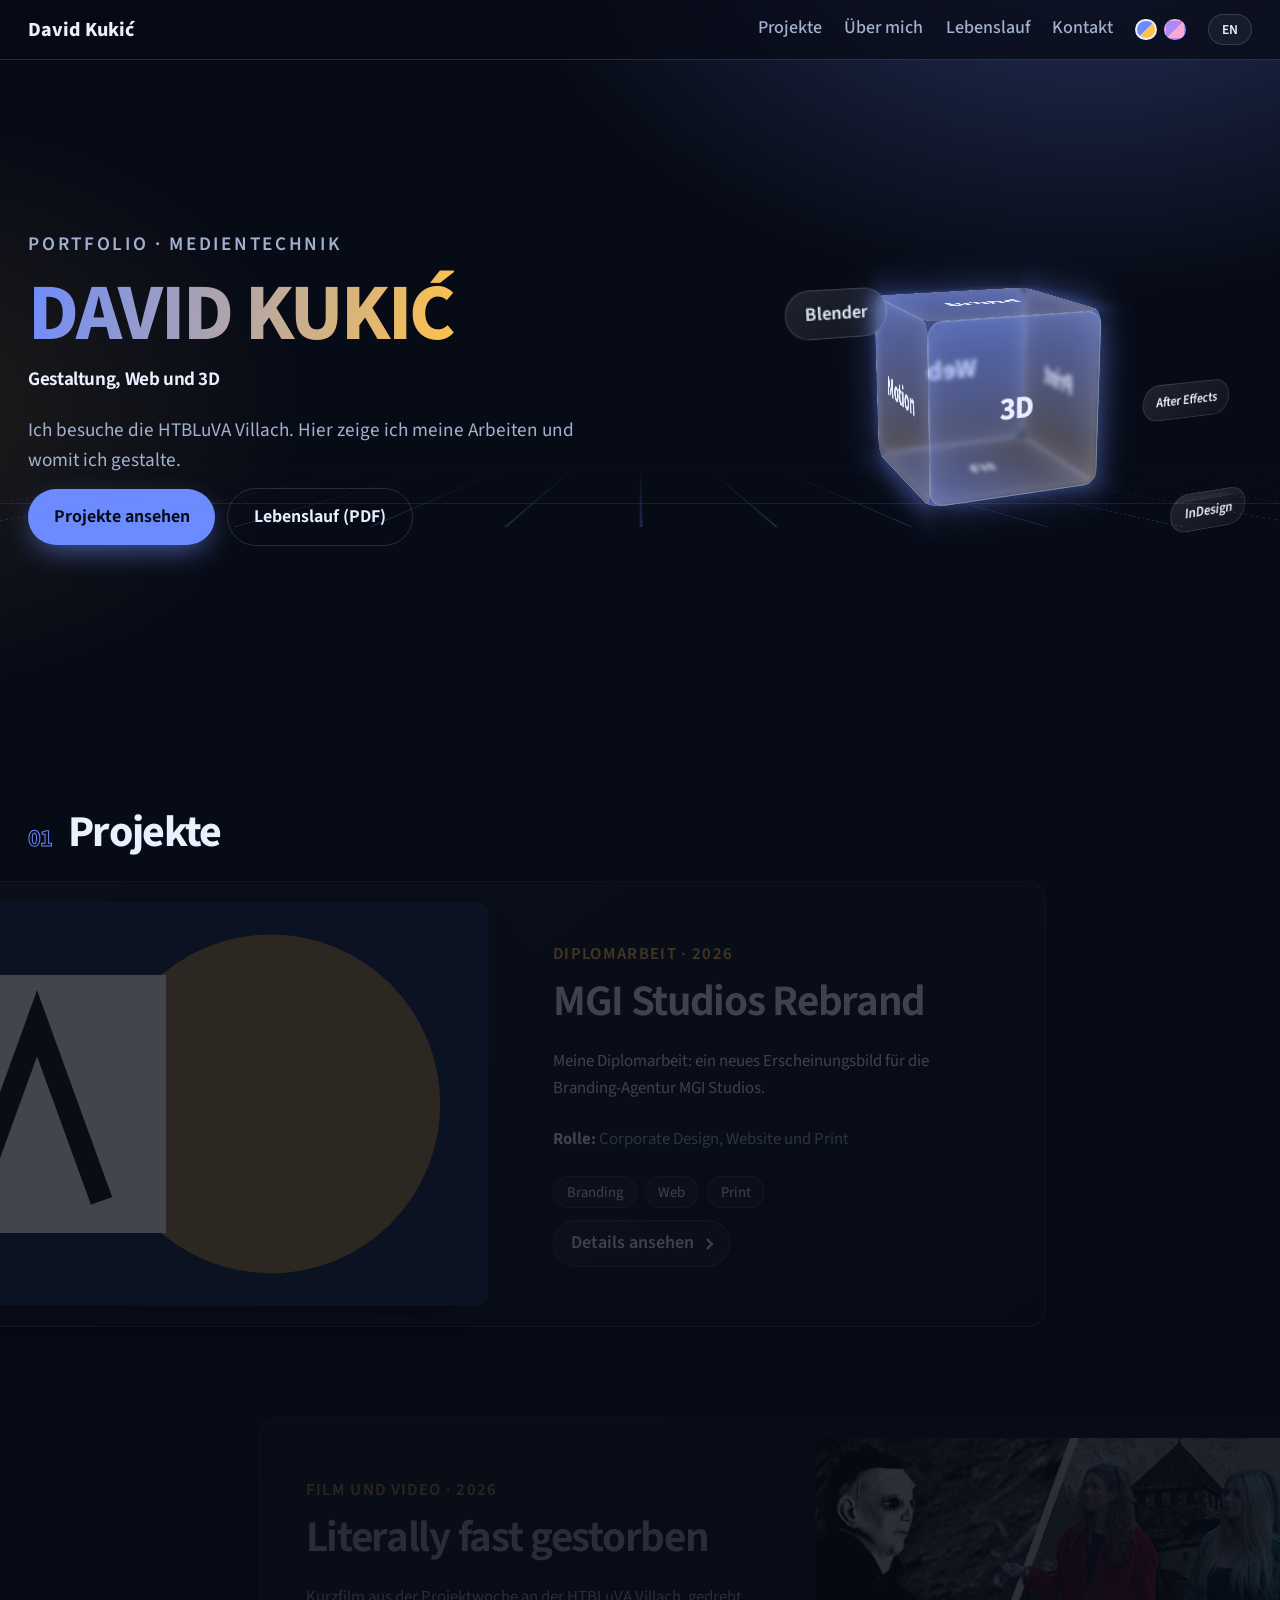
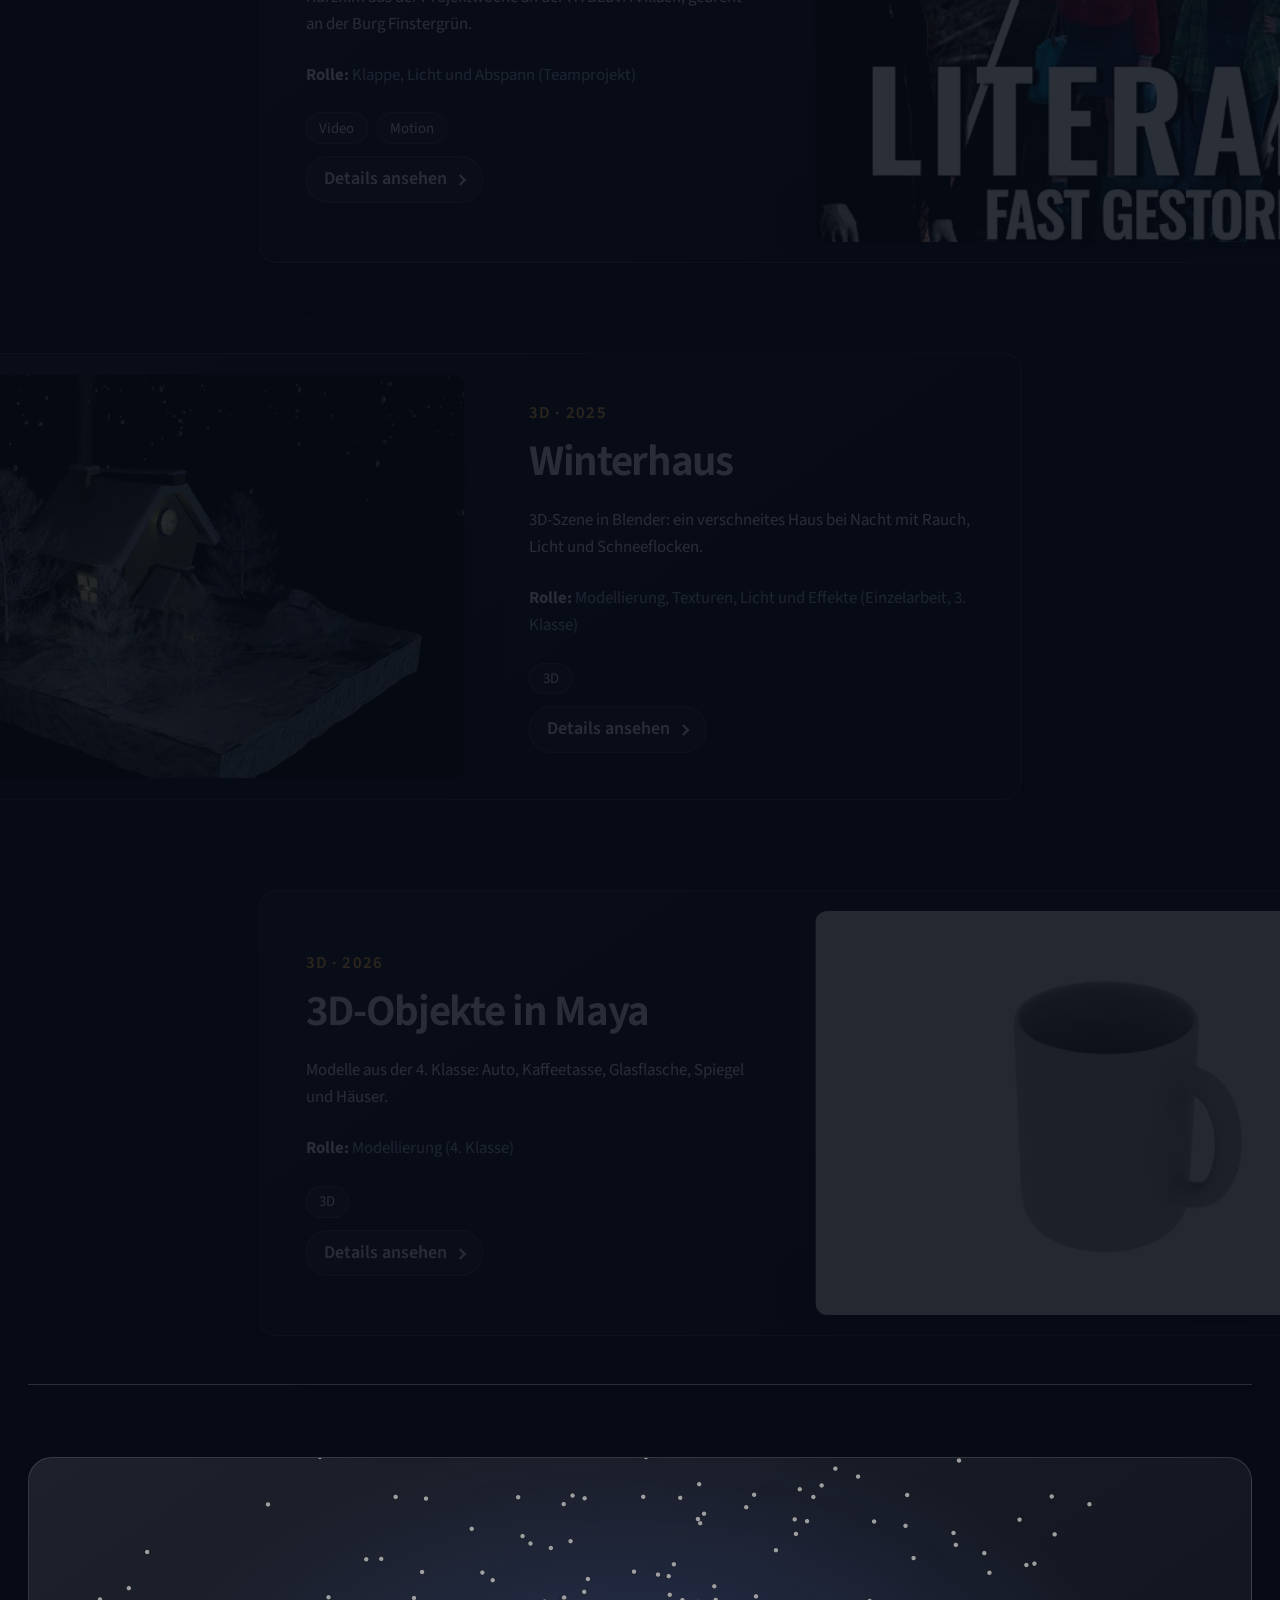
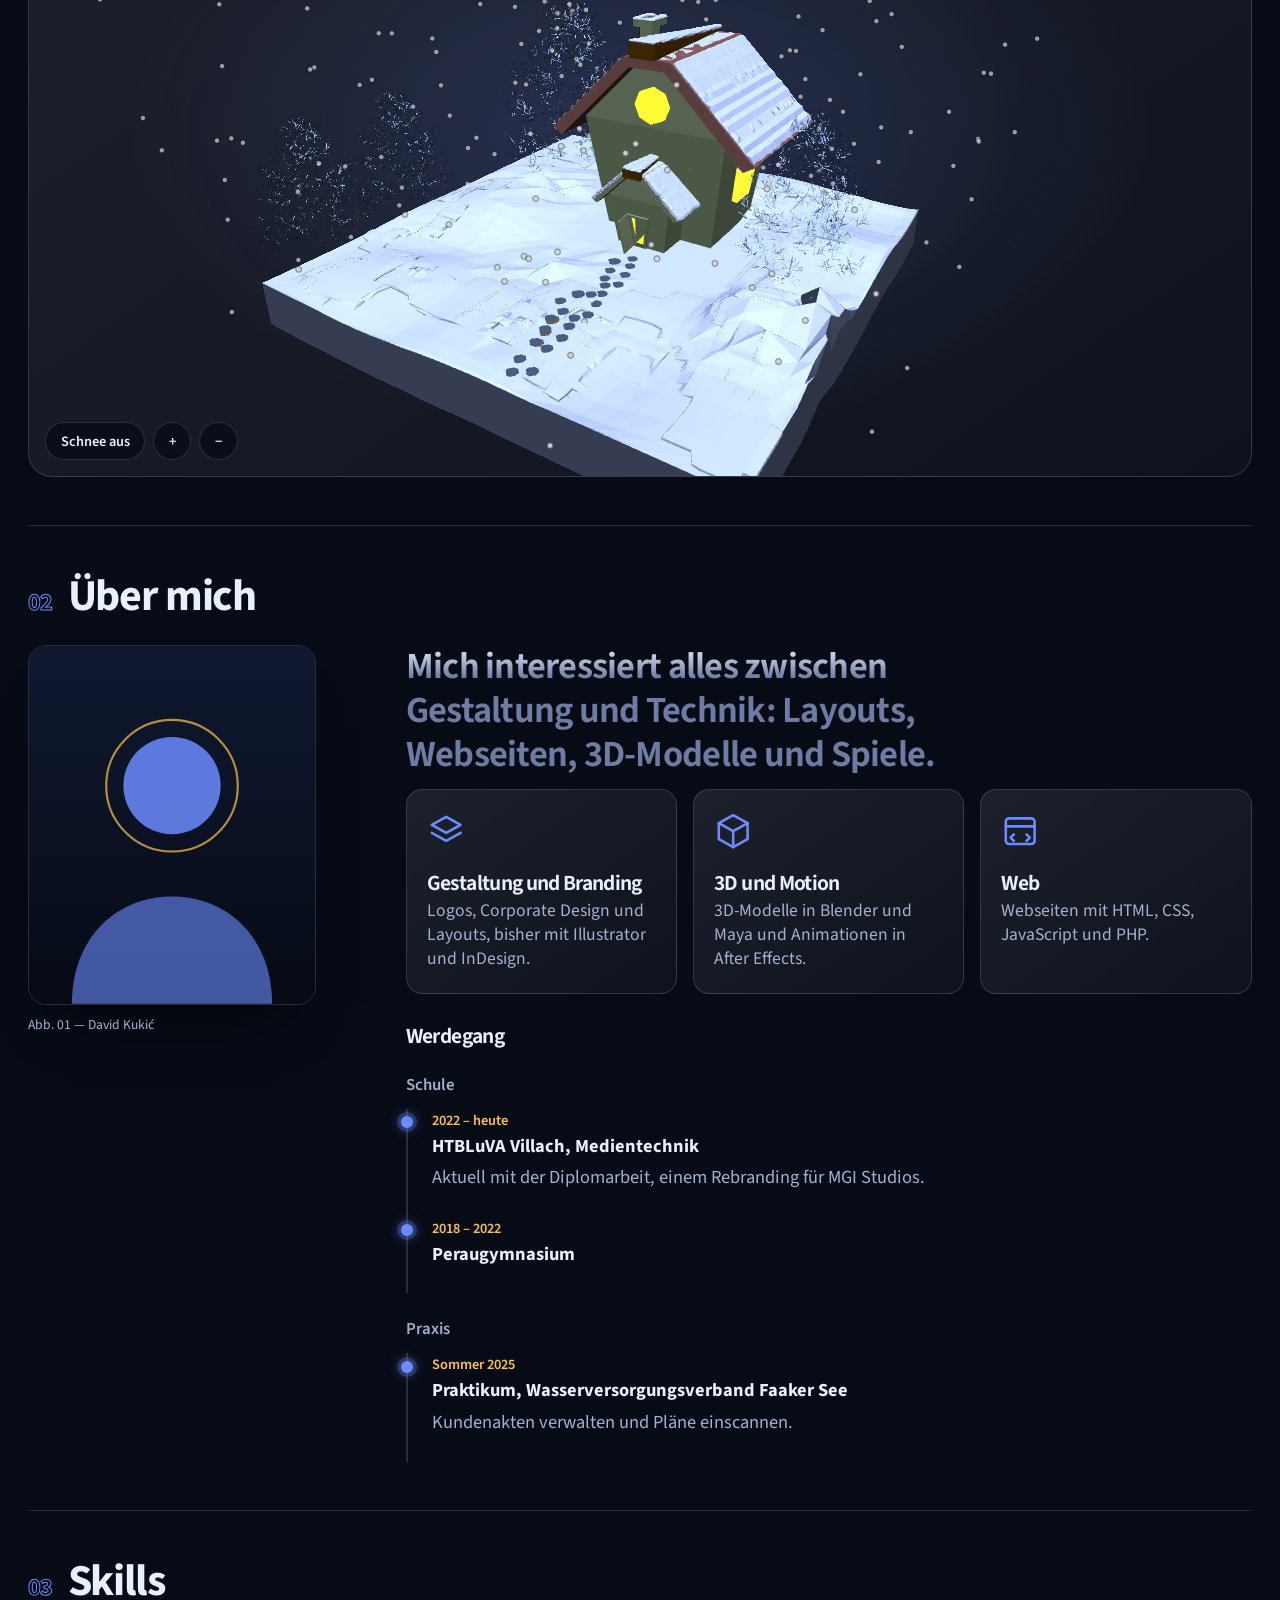
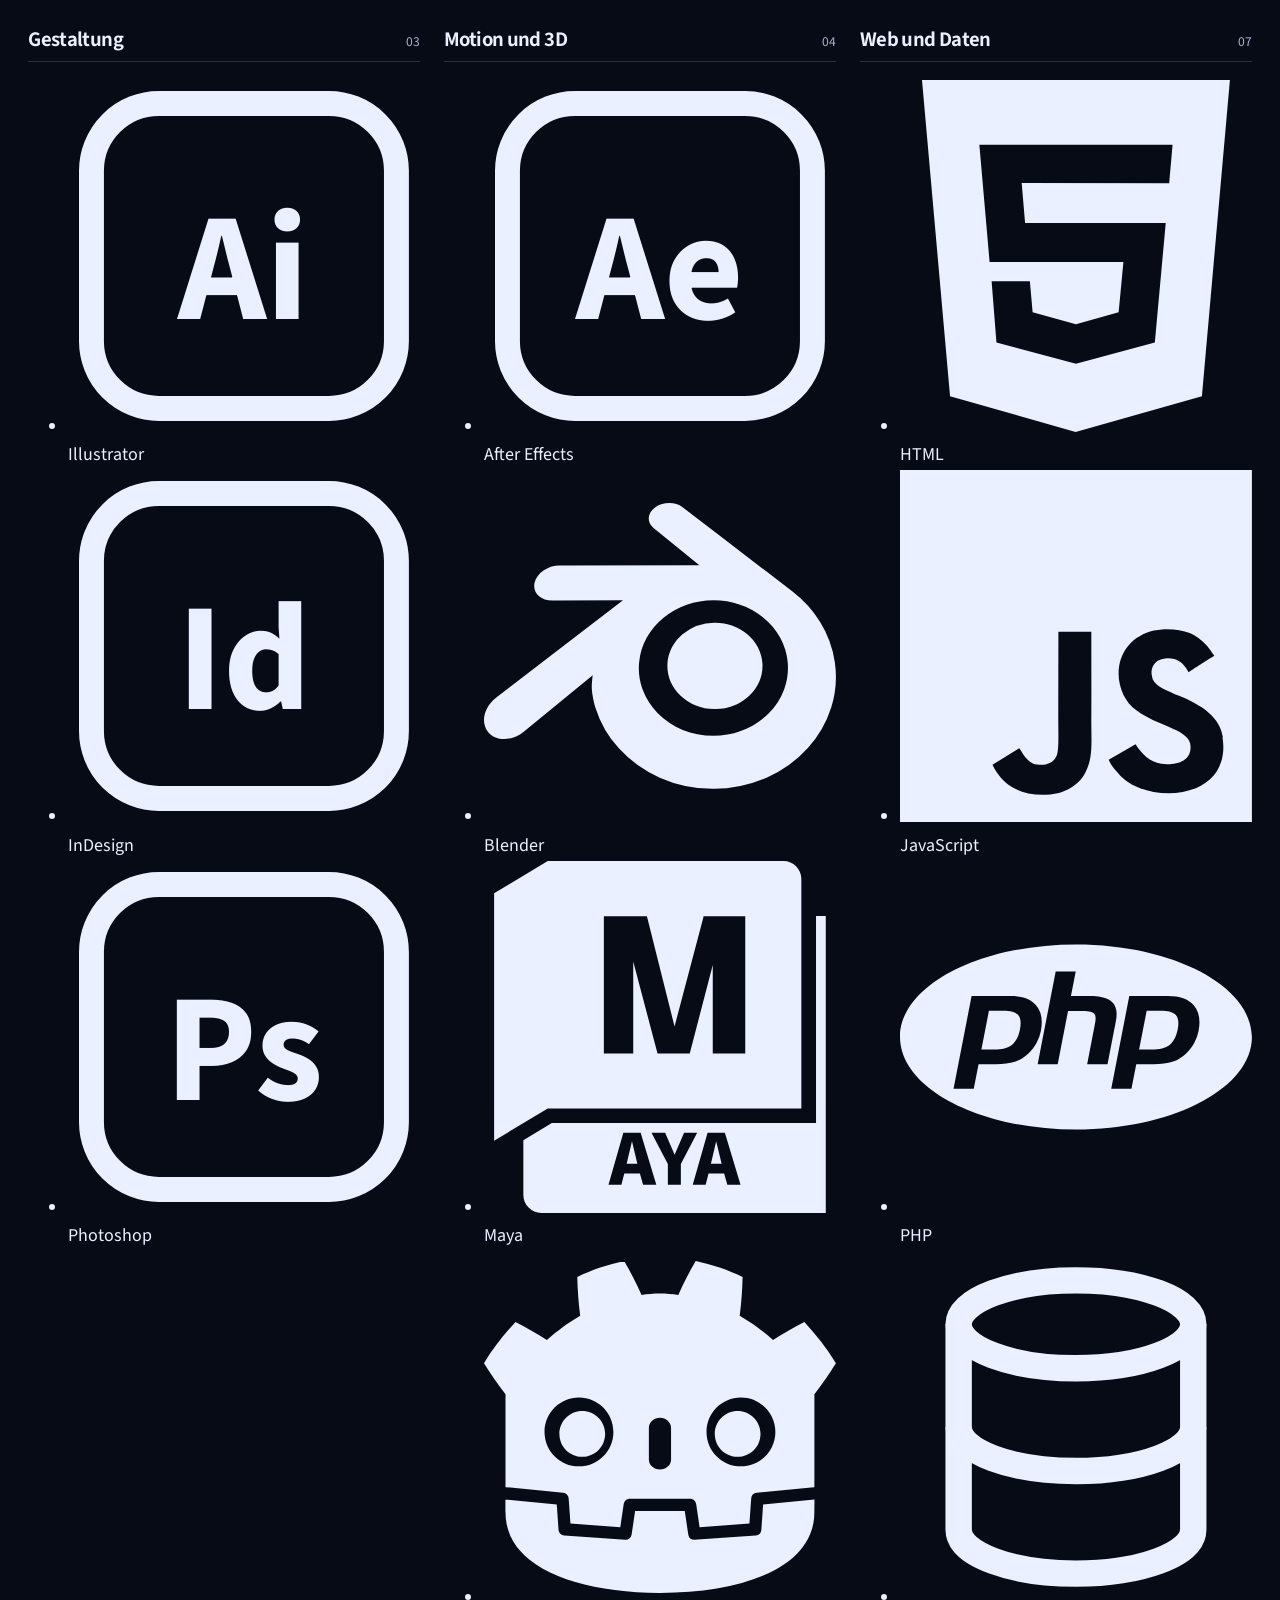
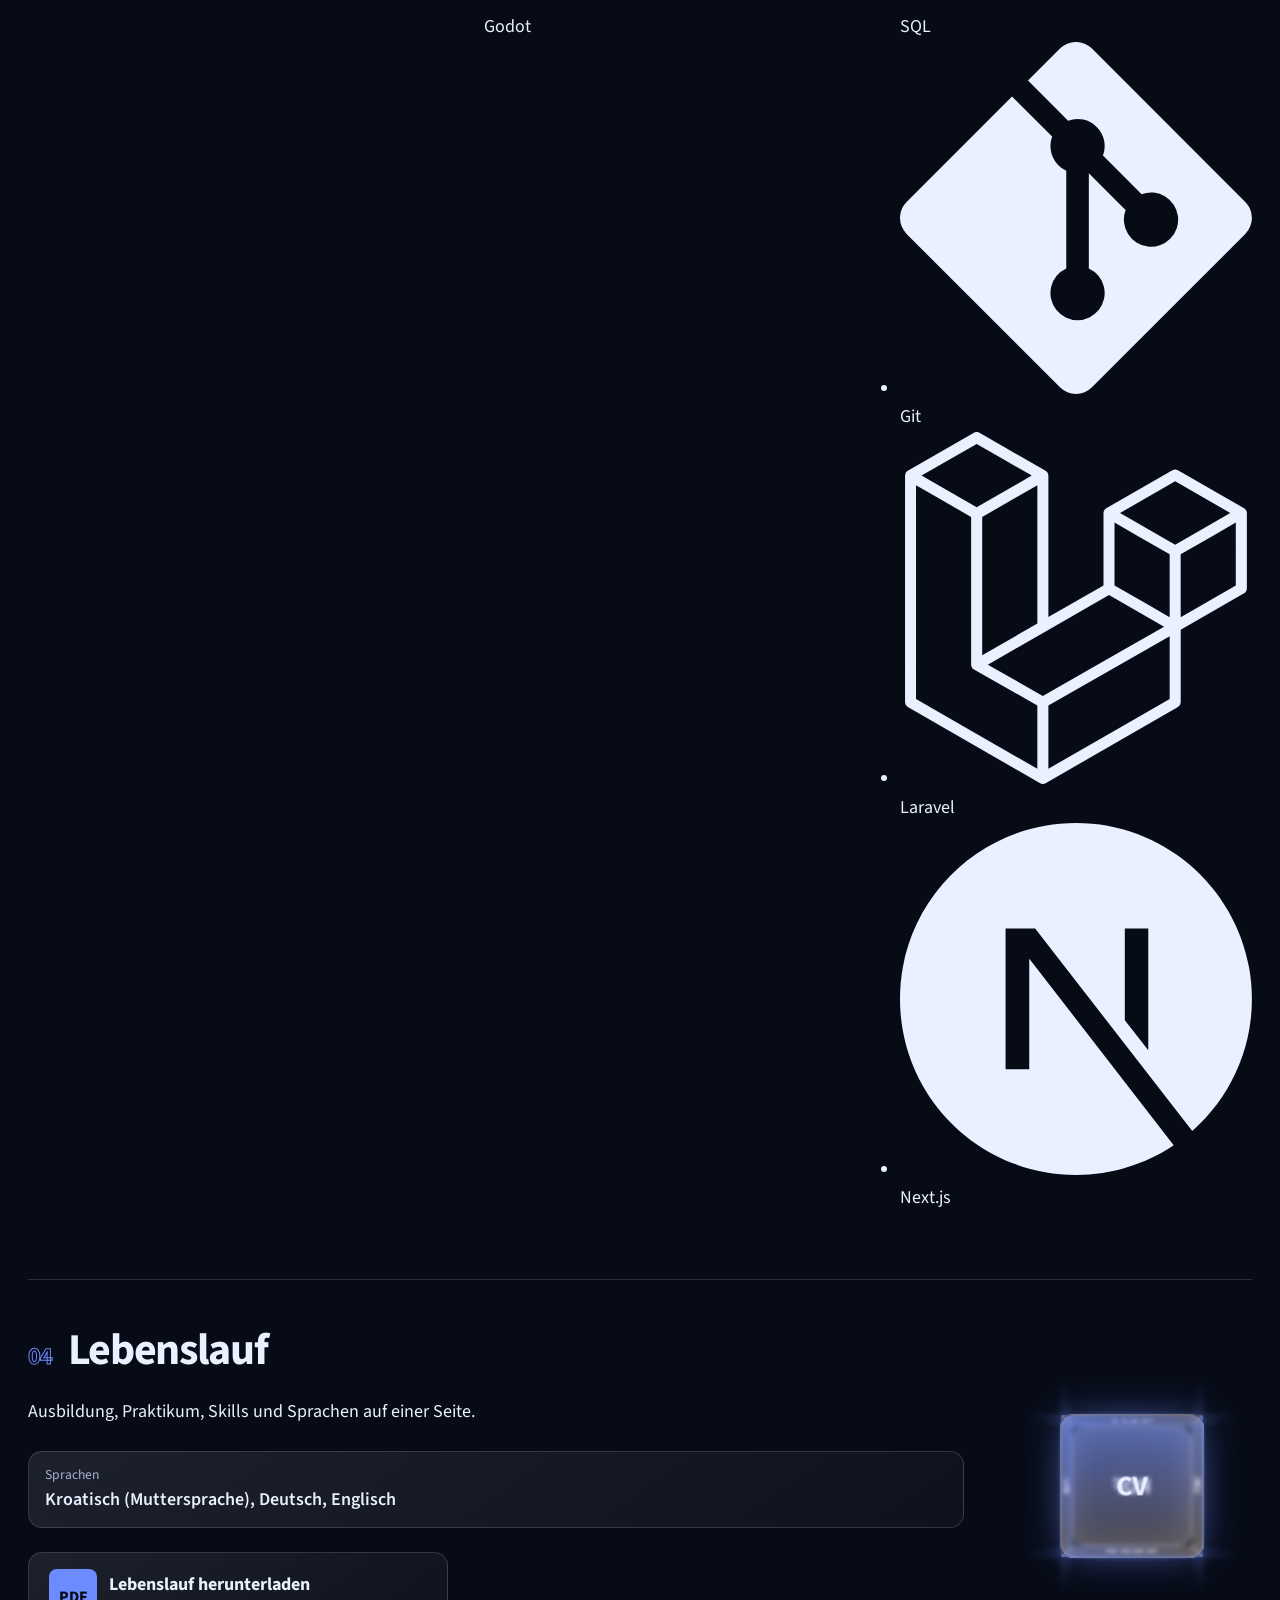
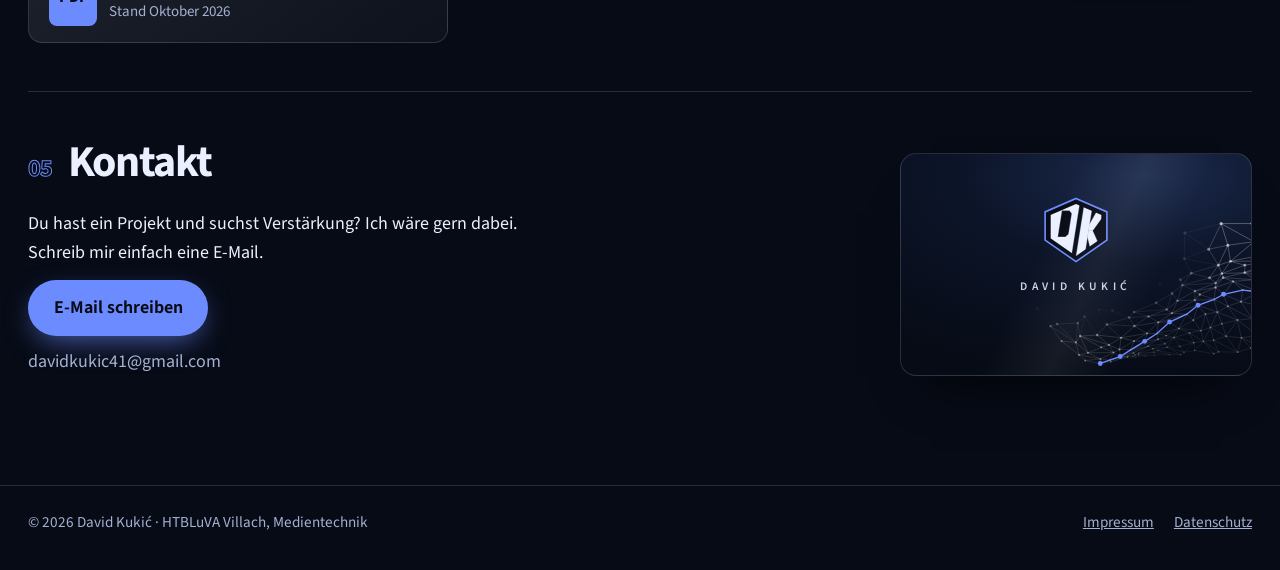
==== commit 676aff9d: "Add files via upload" ====
--- a/portfolio/index.html
+++ b/portfolio/index.html
@@ -396,61 +396,36 @@
                         <div class="tg">
                             <div class="tg-head">
                                 <h3>Gestaltung</h3>
-                                <span>04</span></div>
-                            <ul class="tiles">
-                                <li class="tile">
-                                    <b>Ai</b>
-                                    <span>Illustrator</span></li>
-                                <li class="tile">
-                                    <b>Id</b>
-                                    <span>InDesign</span></li>
-                                <li class="tile">
-                                    <b>Ps</b>
-                                    <span>Photoshop</span></li>
-                                <li class="tile">
-                                    <b>Wd</b>
-                                    <span>Webdesign</span></li>
+                                <span>03</span></div>
+                            <ul class="skicons">
+                                <li class="sk" tabindex="0"><svg viewBox="0 0 24 24" aria-hidden="true"><rect x="1.6" y="1.6" width="20.8" height="20.8" rx="4.6" fill="none" stroke="currentColor" stroke-width="1.7"/><text x="12" y="16.3" text-anchor="middle" font-size="10.5" font-weight="700" fill="currentColor">Ai</text></svg><span class="sk-name">Illustrator</span></li>
+                                <li class="sk" tabindex="0"><svg viewBox="0 0 24 24" aria-hidden="true"><rect x="1.6" y="1.6" width="20.8" height="20.8" rx="4.6" fill="none" stroke="currentColor" stroke-width="1.7"/><text x="12" y="16.3" text-anchor="middle" font-size="10.5" font-weight="700" fill="currentColor">Id</text></svg><span class="sk-name">InDesign</span></li>
+                                <li class="sk" tabindex="0"><svg viewBox="0 0 24 24" aria-hidden="true"><rect x="1.6" y="1.6" width="20.8" height="20.8" rx="4.6" fill="none" stroke="currentColor" stroke-width="1.7"/><text x="12" y="16.3" text-anchor="middle" font-size="10.5" font-weight="700" fill="currentColor">Ps</text></svg><span class="sk-name">Photoshop</span></li>
                             </ul>
                         </div>
                         <div class="tg">
                             <div class="tg-head">
                                 <h3>Motion und 3D</h3>
                                 <span>04</span></div>
-                            <ul class="tiles">
-                                <li class="tile">
-                                    <b>Ae</b>
-                                    <span>After Effects</span></li>
-                                <li class="tile">
-                                    <b>Bl</b>
-                                    <span>Blender</span></li>
-                                <li class="tile">
-                                    <b>My</b>
-                                    <span>Maya</span></li>
-                                <li class="tile">
-                                    <b>Gd</b>
-                                    <span>Godot</span></li>
+                            <ul class="skicons">
+                                <li class="sk" tabindex="0"><svg viewBox="0 0 24 24" aria-hidden="true"><rect x="1.6" y="1.6" width="20.8" height="20.8" rx="4.6" fill="none" stroke="currentColor" stroke-width="1.7"/><text x="12" y="16.3" text-anchor="middle" font-size="10.5" font-weight="700" fill="currentColor">Ae</text></svg><span class="sk-name">After Effects</span></li>
+                                <li class="sk" tabindex="0"><svg viewBox="0 0 24 24" aria-hidden="true"><path fill="currentColor" d="M12.51 13.214c.046-.8.438-1.506 1.03-2.006a3.424 3.424 0 0 1 2.212-.79c.85 0 1.631.3 2.211.79.592.5.983 1.206 1.028 2.005.045.823-.285 1.586-.865 2.153a3.389 3.389 0 0 1-2.374.938 3.393 3.393 0 0 1-2.376-.938c-.58-.567-.91-1.33-.865-2.152M7.35 14.831c.006.314.106.922.256 1.398a7.372 7.372 0 0 0 1.593 2.757 8.227 8.227 0 0 0 2.787 2.001 8.947 8.947 0 0 0 3.66.76 8.964 8.964 0 0 0 3.657-.772 8.285 8.285 0 0 0 2.785-2.01 7.428 7.428 0 0 0 1.592-2.762 6.964 6.964 0 0 0 .25-3.074 7.123 7.123 0 0 0-1.016-2.779 7.764 7.764 0 0 0-1.852-2.043h.002L13.566 2.55l-.02-.015c-.492-.378-1.319-.376-1.86.002-.547.382-.609 1.015-.123 1.415l-.001.001 3.126 2.543-9.53.01h-.013c-.788.001-1.545.518-1.695 1.172-.154.665.38 1.217 1.2 1.22V8.9l4.83-.01-8.62 6.617-.034.025c-.813.622-1.075 1.658-.563 2.313.52.667 1.625.668 2.447.004L7.414 14s-.069.52-.063.831zm12.09 1.741c-.97.988-2.326 1.548-3.795 1.55-1.47.004-2.827-.552-3.797-1.538a4.51 4.51 0 0 1-1.036-1.622 4.282 4.282 0 0 1 .282-3.519 4.702 4.702 0 0 1 1.153-1.371c.942-.768 2.141-1.183 3.396-1.185 1.256-.002 2.455.41 3.398 1.175.48.391.87.854 1.152 1.367a4.28 4.28 0 0 1 .522 1.706 4.236 4.236 0 0 1-.239 1.811 4.54 4.54 0 0 1-1.035 1.626"/></svg><span class="sk-name">Blender</span></li>
+                                <li class="sk" tabindex="0"><svg viewBox="0 0 24 24" aria-hidden="true"><path fill="currentColor" d="M4.348 0 .69 2.203v16.875l3.657-2.203h17.297V1.219c0-.67-.551-1.219-1.22-1.219H4.349zm18.297 3.75v14.125H4.627l-1.943 1.17v3.736c0 .67.55 1.219 1.218 1.219H23.31V3.75h-.664zm-14.471.025h2.937l1.885 7.508 1.977-7.48-.012-.028h2.857v9.354h-2.216v-6.04l-1.565 6.026v.014h-2.203l-1.656-6.28v6.28H8.174V3.775zm1.33 14.762h1.18l1.068 3.543h-.902l-.217-.773H9.568l-.197.773h-.88l1.013-3.543zm1.918 0h.932l.648 1.494.643-1.494h.894l-1.113 2.133v1.41h-.887v-1.406l-1.117-2.137zm3.826 0h1.18l1.068 3.543h-.9l-.217-.773h-1.065l-.197.773h-.88l1.011-3.543zm-5.156.582-.362 1.53h.73l-.368-1.53zm5.744 0-.36 1.53h.73l-.37-1.53z"/></svg><span class="sk-name">Maya</span></li>
+                                <li class="sk" tabindex="0"><svg viewBox="0 0 24 24" aria-hidden="true"><path fill="currentColor" d="M9.5598.683c-1.096.244-2.1812.5831-3.1983 1.0951.023.8981.081 1.7582.199 2.6323-.395.253-.81.47-1.178.766-.375.288-.7581.564-1.0971.9011-.6781-.448-1.3962-.869-2.1352-1.2411C1.3532 5.6934.608 6.6186 0 7.6546c.458.7411.936 1.4352 1.4521 2.0942h.014v6.3565c.012 0 .023 0 .035.003l3.8963.376c.204.02.364.184.378.3891l.12 1.7201 3.3994.242.234-1.587c.03-.206.207-.358.415-.358h4.1114c.208 0 .385.152.415.358l.234 1.587 3.3993-.242.12-1.72a.4196.4196 0 01.378-.3891l3.8954-.376c.012 0 .023-.003.035-.003v-.5071h.002V9.7498h.014c.516-.659.994-1.3531 1.4521-2.0942-.608-1.036-1.3541-1.9611-2.1512-2.8192-.739.372-1.4571.793-2.1352 1.2411-.339-.337-.721-.613-1.096-.901-.369-.296-.7841-.5131-1.1781-.7661.117-.8741.175-1.7342.199-2.6323-1.0171-.512-2.1012-.851-3.1983-1.095-.438.736-.838 1.533-1.1871 2.3121-.414-.069-.829-.094-1.2461-.099h-.016c-.417.005-.832.03-1.2461.099-.349-.779-.749-1.576-1.1881-2.3121l.001-.001zM6.4765 9.9889c1.2971 0 2.3492 1.0511 2.3492 2.3482s-1.052 2.3482-2.3492 2.3482c-1.296 0-2.3482-1.051-2.3482-2.3482 0-1.297 1.0511-2.3482 2.3482-2.3482zm11.049 0c1.296 0 2.3482 1.0511 2.3482 2.3482s-1.0511 2.3482-2.3482 2.3482-2.3492-1.051-2.3492-2.3482c0-1.297 1.051-2.3482 2.3492-2.3482zm-10.824.9301c-.861 0-1.559.698-1.559 1.5591s.698 1.5582 1.559 1.5582c.8611 0 1.5592-.698 1.5592-1.5582 0-.86-.697-1.559-1.5591-1.559zm10.598 0c-.8611 0-1.5582.698-1.5582 1.5591s.697 1.5582 1.5581 1.5582c.8611 0 1.5592-.698 1.5592-1.5582 0-.86-.697-1.559-1.5592-1.559zm-5.2985.453c.417 0 .757.308.757.6871v2.1622c0 .379-.339.687-.757.687s-.756-.308-.756-.687V12.059c0-.379.339-.687.756-.687zM1.4601 16.9464c.002.377.006.789.006.871 0 3.7014 4.6944 5.4795 10.5269 5.5005h.014c5.8325-.02 10.5259-1.7991 10.5259-5.5004 0-.084.005-.495.007-.871l-3.5023.338-.121 1.729a.421.421 0 01-.389.3901l-4.1814.296a.4203.4203 0 01-.415-.358l-.238-1.6141h-3.3863l-.238 1.6141a.4192.4192 0 01-.4451.357l-4.1513-.296c-.208-.015-.375-.181-.389-.389l-.12-1.7292-3.5044-.337z"/></svg><span class="sk-name">Godot</span></li>
                             </ul>
                         </div>
                         <div class="tg">
                             <div class="tg-head">
                                 <h3>Web und Daten</h3>
-                                <span>05</span></div>
-                            <ul class="tiles">
-                                <li class="tile">
-                                    <b>Ht</b>
-                                    <span>HTML</span></li>
-                                <li class="tile">
-                                    <b>Js</b>
-                                    <span>JavaScript</span></li>
-                                <li class="tile">
-                                    <b>Ph</b>
-                                    <span>PHP</span></li>
-                                <li class="tile">
-                                    <b>Sq</b>
-                                    <span>SQL</span></li>
-                                <li class="tile">
-                                    <b>Gh</b>
-                                    <span>GitHub</span></li>
+                                <span>07</span></div>
+                            <ul class="skicons">
+                                <li class="sk" tabindex="0"><svg viewBox="0 0 24 24" aria-hidden="true"><path fill="currentColor" d="M1.5 0h21l-1.91 21.563L11.977 24l-8.564-2.438L1.5 0zm7.031 9.75l-.232-2.718 10.059.003.23-2.622L5.412 4.41l.698 8.01h9.126l-.326 3.426-2.91.804-2.955-.81-.188-2.11H6.248l.33 4.171L12 19.351l5.379-1.443.744-8.157H8.531z"/></svg><span class="sk-name">HTML</span></li>
+                                <li class="sk" tabindex="0"><svg viewBox="0 0 24 24" aria-hidden="true"><path fill="currentColor" d="M0 0h24v24H0V0zm22.034 18.276c-.175-1.095-.888-2.015-3.003-2.873-.736-.345-1.554-.585-1.797-1.14-.091-.33-.105-.51-.046-.705.15-.646.915-.84 1.515-.66.39.12.75.42.976.9 1.034-.676 1.034-.676 1.755-1.125-.27-.42-.404-.601-.586-.78-.63-.705-1.469-1.065-2.834-1.034l-.705.089c-.676.165-1.32.525-1.71 1.005-1.14 1.291-.811 3.541.569 4.471 1.365 1.02 3.361 1.244 3.616 2.205.24 1.17-.87 1.545-1.966 1.41-.811-.18-1.26-.586-1.755-1.336l-1.83 1.051c.21.48.45.689.81 1.109 1.74 1.756 6.09 1.666 6.871-1.004.029-.09.24-.705.074-1.65l.046.067zm-8.983-7.245h-2.248c0 1.938-.009 3.864-.009 5.805 0 1.232.063 2.363-.138 2.711-.33.689-1.18.601-1.566.48-.396-.196-.597-.466-.83-.855-.063-.105-.11-.196-.127-.196l-1.825 1.125c.305.63.75 1.172 1.324 1.517.855.51 2.004.675 3.207.405.783-.226 1.458-.691 1.811-1.411.51-.93.402-2.07.397-3.346.012-2.054 0-4.109 0-6.179l.004-.056z"/></svg><span class="sk-name">JavaScript</span></li>
+                                <li class="sk" tabindex="0"><svg viewBox="0 0 24 24" aria-hidden="true"><path fill="currentColor" d="M7.01 10.207h-.944l-.515 2.648h.838c.556 0 .97-.105 1.242-.314.272-.21.455-.559.55-1.049.092-.47.05-.802-.124-.995-.175-.193-.523-.29-1.047-.29zM12 5.688C5.373 5.688 0 8.514 0 12s5.373 6.313 12 6.313S24 15.486 24 12c0-3.486-5.373-6.312-12-6.312zm-3.26 7.451c-.261.25-.575.438-.917.551-.336.108-.765.164-1.285.164H5.357l-.327 1.681H3.652l1.23-6.326h2.65c.797 0 1.378.209 1.744.628.366.418.476 1.002.33 1.752a2.836 2.836 0 0 1-.305.847c-.143.255-.33.49-.561.703zm4.024.715l.543-2.799c.063-.318.039-.536-.068-.651-.107-.116-.336-.174-.687-.174H11.46l-.704 3.625H9.388l1.23-6.327h1.367l-.327 1.682h1.218c.767 0 1.295.134 1.586.401s.378.7.263 1.299l-.572 2.944h-1.389zm7.597-2.265a2.782 2.782 0 0 1-.305.847c-.143.255-.33.49-.561.703a2.44 2.44 0 0 1-.917.551c-.336.108-.765.164-1.286.164h-1.18l-.327 1.682h-1.378l1.23-6.326h2.649c.797 0 1.378.209 1.744.628.366.417.477 1.001.331 1.751zM17.766 10.207h-.943l-.516 2.648h.838c.557 0 .971-.105 1.242-.314.272-.21.455-.559.551-1.049.092-.47.049-.802-.125-.995s-.524-.29-1.047-.29z"/></svg><span class="sk-name">PHP</span></li>
+                                <li class="sk" tabindex="0"><svg viewBox="0 0 24 24" aria-hidden="true" fill="none" stroke="currentColor" stroke-width="1.8"><ellipse cx="12" cy="5" rx="8" ry="3"/><path d="M4 5v14c0 1.7 3.6 3 8 3s8-1.3 8-3V5"/><path d="M4 12c0 1.7 3.6 3 8 3s8-1.3 8-3"/></svg><span class="sk-name">SQL</span></li>
+                                <li class="sk" tabindex="0"><svg viewBox="0 0 24 24" aria-hidden="true"><path fill="currentColor" d="M13.09 23.549a1.54 1.54 0 0 1-2.18 0L.451 13.089a1.54 1.54 0 0 1 0-2.179l7.191-7.19 2.733 2.733a1.85 1.85 0 0 0 .964 2.326v6.66a1.849 1.849 0 1 0 1.54 0V8.957l2.508 2.508a1.85 1.85 0 1 0 1.09-1.09l-2.634-2.634a1.85 1.85 0 0 0-2.378-2.377L8.73 2.63 10.91.451a1.54 1.54 0 0 1 2.179 0l10.459 10.46a1.54 1.54 0 0 1 0 2.179z"/></svg><span class="sk-name">Git</span></li>
+                                <li class="sk" tabindex="0"><svg viewBox="0 0 24 24" aria-hidden="true"><path fill="currentColor" d="M23.642 5.43a.364.364 0 01.014.1v5.149c0 .135-.073.26-.189.326l-4.323 2.49v4.934a.378.378 0 01-.188.326L9.93 23.949a.316.316 0 01-.066.027c-.008.002-.016.008-.024.01a.348.348 0 01-.192 0c-.011-.002-.02-.008-.03-.012-.02-.008-.042-.014-.062-.025L.533 18.755a.376.376 0 01-.189-.326V2.974c0-.033.005-.066.014-.098.003-.012.01-.02.014-.032a.369.369 0 01.023-.058c.004-.013.015-.022.023-.033l.033-.045c.012-.01.025-.018.037-.027.014-.012.027-.024.041-.034H.53L5.043.05a.375.375 0 01.375 0L9.93 2.647h.002c.015.01.027.021.04.033l.038.027c.013.014.02.03.033.045.008.011.02.021.025.033.01.02.017.038.024.058.003.011.01.021.013.032.01.031.014.064.014.098v9.652l3.76-2.164V5.527c0-.033.004-.066.013-.098.003-.01.01-.02.013-.032a.487.487 0 01.024-.059c.007-.012.018-.02.025-.033.012-.015.021-.03.033-.043.012-.012.025-.02.037-.028.014-.01.026-.023.041-.032h.001l4.513-2.598a.375.375 0 01.375 0l4.513 2.598c.016.01.027.021.042.031.012.01.025.018.036.028.013.014.022.03.034.044.008.012.019.021.024.033.011.02.018.04.024.06.006.01.012.021.015.032zm-.74 5.032V6.179l-1.578.908-2.182 1.256v4.283zm-4.51 7.75v-4.287l-2.147 1.225-6.126 3.498v4.325zM1.093 3.624v14.588l8.273 4.761v-4.325l-4.322-2.445-.002-.003H5.04c-.014-.01-.025-.021-.04-.031-.011-.01-.024-.018-.035-.027l-.001-.002c-.013-.012-.021-.025-.031-.04-.01-.011-.021-.022-.028-.036h-.002c-.008-.014-.013-.031-.02-.047-.006-.016-.014-.027-.018-.043a.49.49 0 01-.008-.057c-.002-.014-.006-.027-.006-.041V5.789l-2.18-1.257zM5.23.81L1.47 2.974l3.76 2.164 3.758-2.164zm1.956 13.505l2.182-1.256V3.624l-1.58.91-2.182 1.255v9.435zm11.581-10.95l-3.76 2.163 3.76 2.163 3.759-2.164zm-.376 4.978L16.21 7.087 14.63 6.18v4.283l2.182 1.256 1.58.908zm-8.65 9.654l5.514-3.148 2.756-1.572-3.757-2.163-4.323 2.489-3.941 2.27z"/></svg><span class="sk-name">Laravel</span></li>
+                                <li class="sk" tabindex="0"><svg viewBox="0 0 24 24" aria-hidden="true"><path fill="currentColor" d="M18.665 21.978C16.758 23.255 14.465 24 12 24 5.377 24 0 18.623 0 12S5.377 0 12 0s12 5.377 12 12c0 3.583-1.574 6.801-4.067 9.001L9.219 7.2H7.2v9.596h1.615V9.251l9.85 12.727Zm-3.332-8.533 1.6 2.061V7.2h-1.6v6.245Z"/></svg><span class="sk-name">Next.js</span></li>
                             </ul>
                         </div>
                     </div>
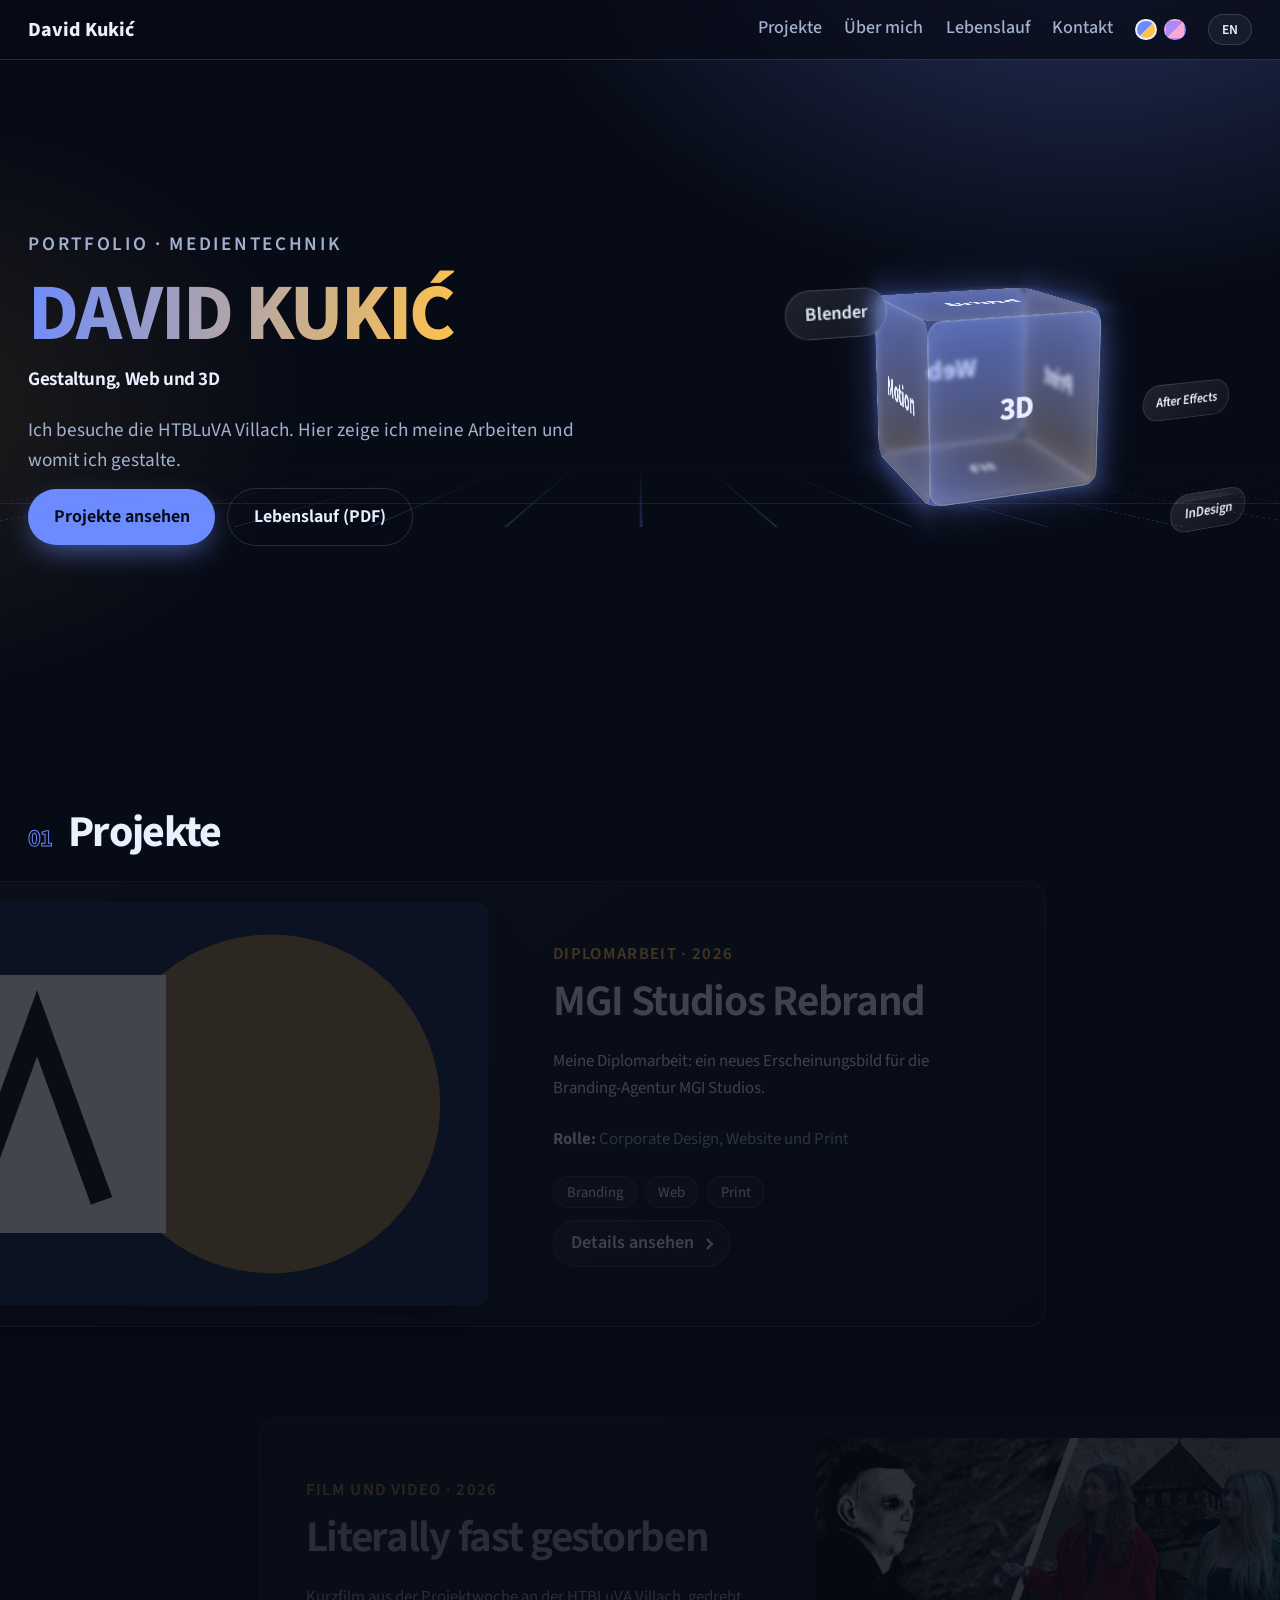
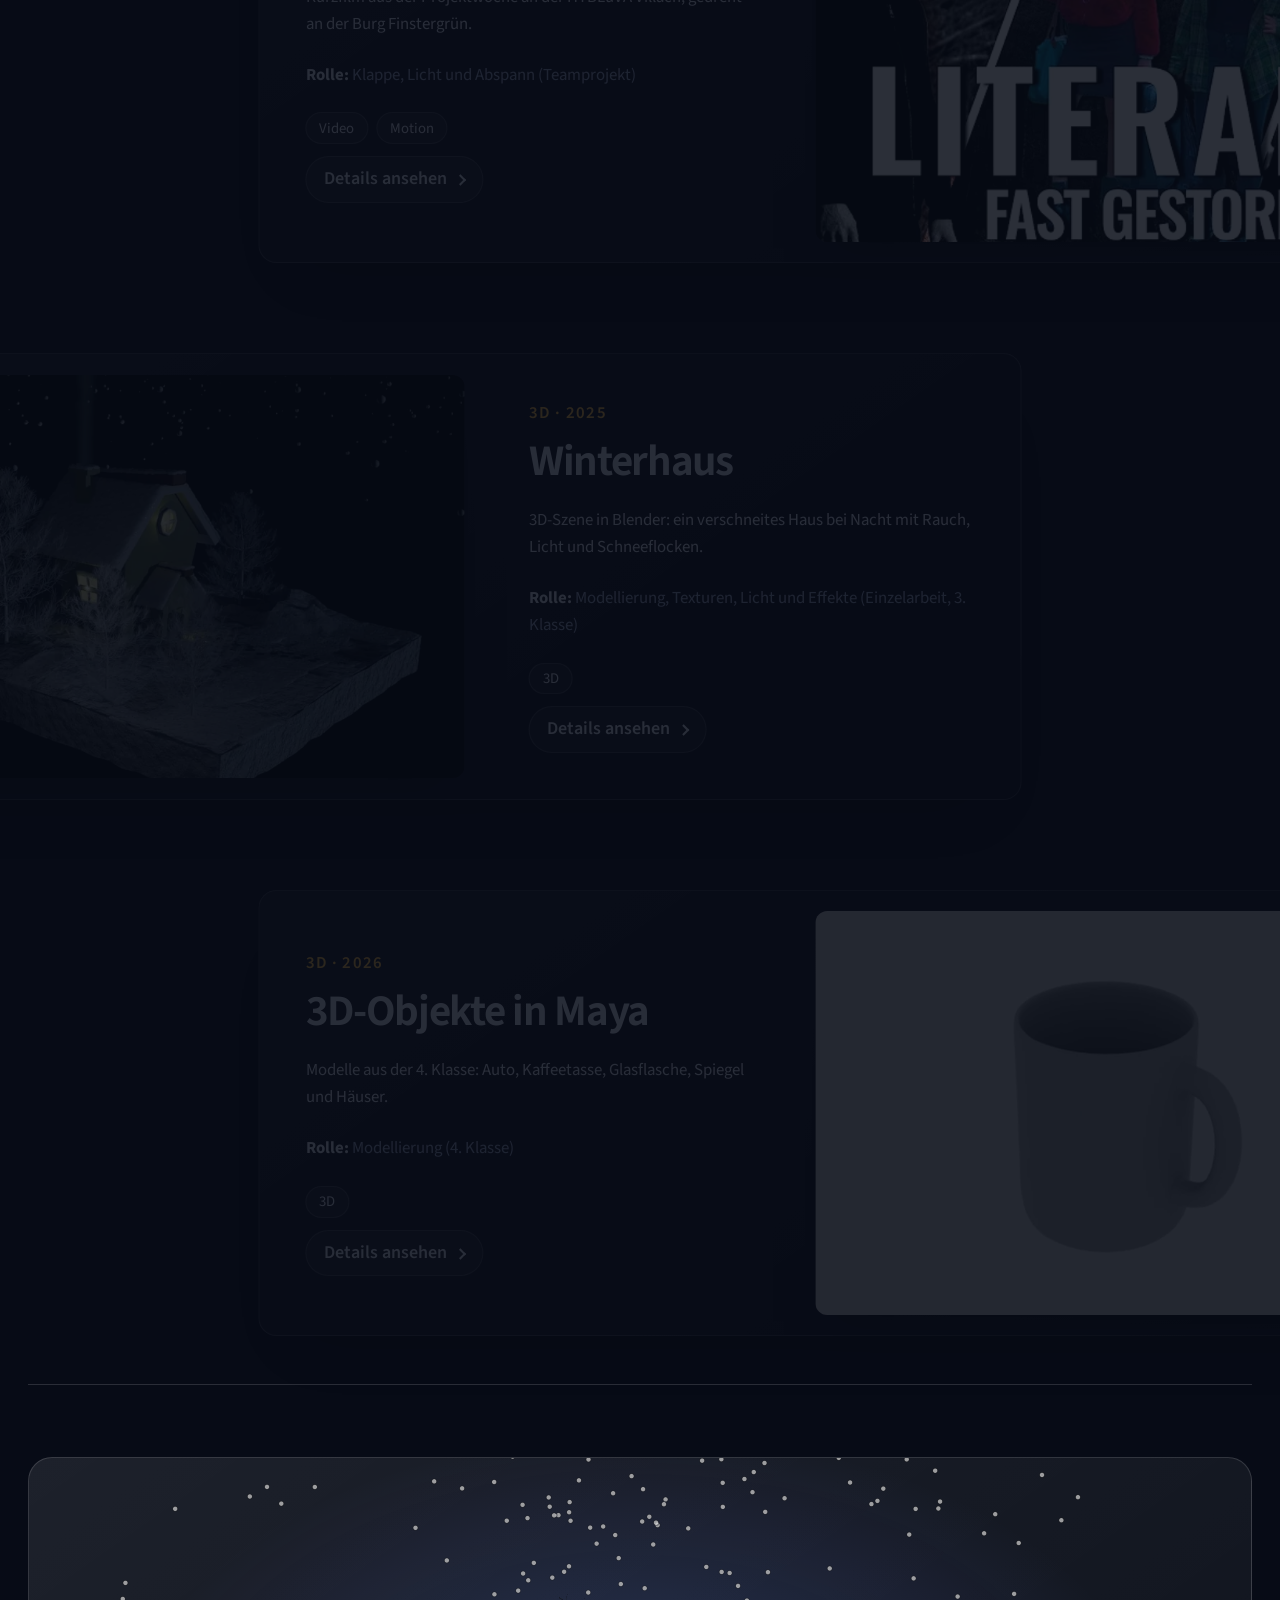
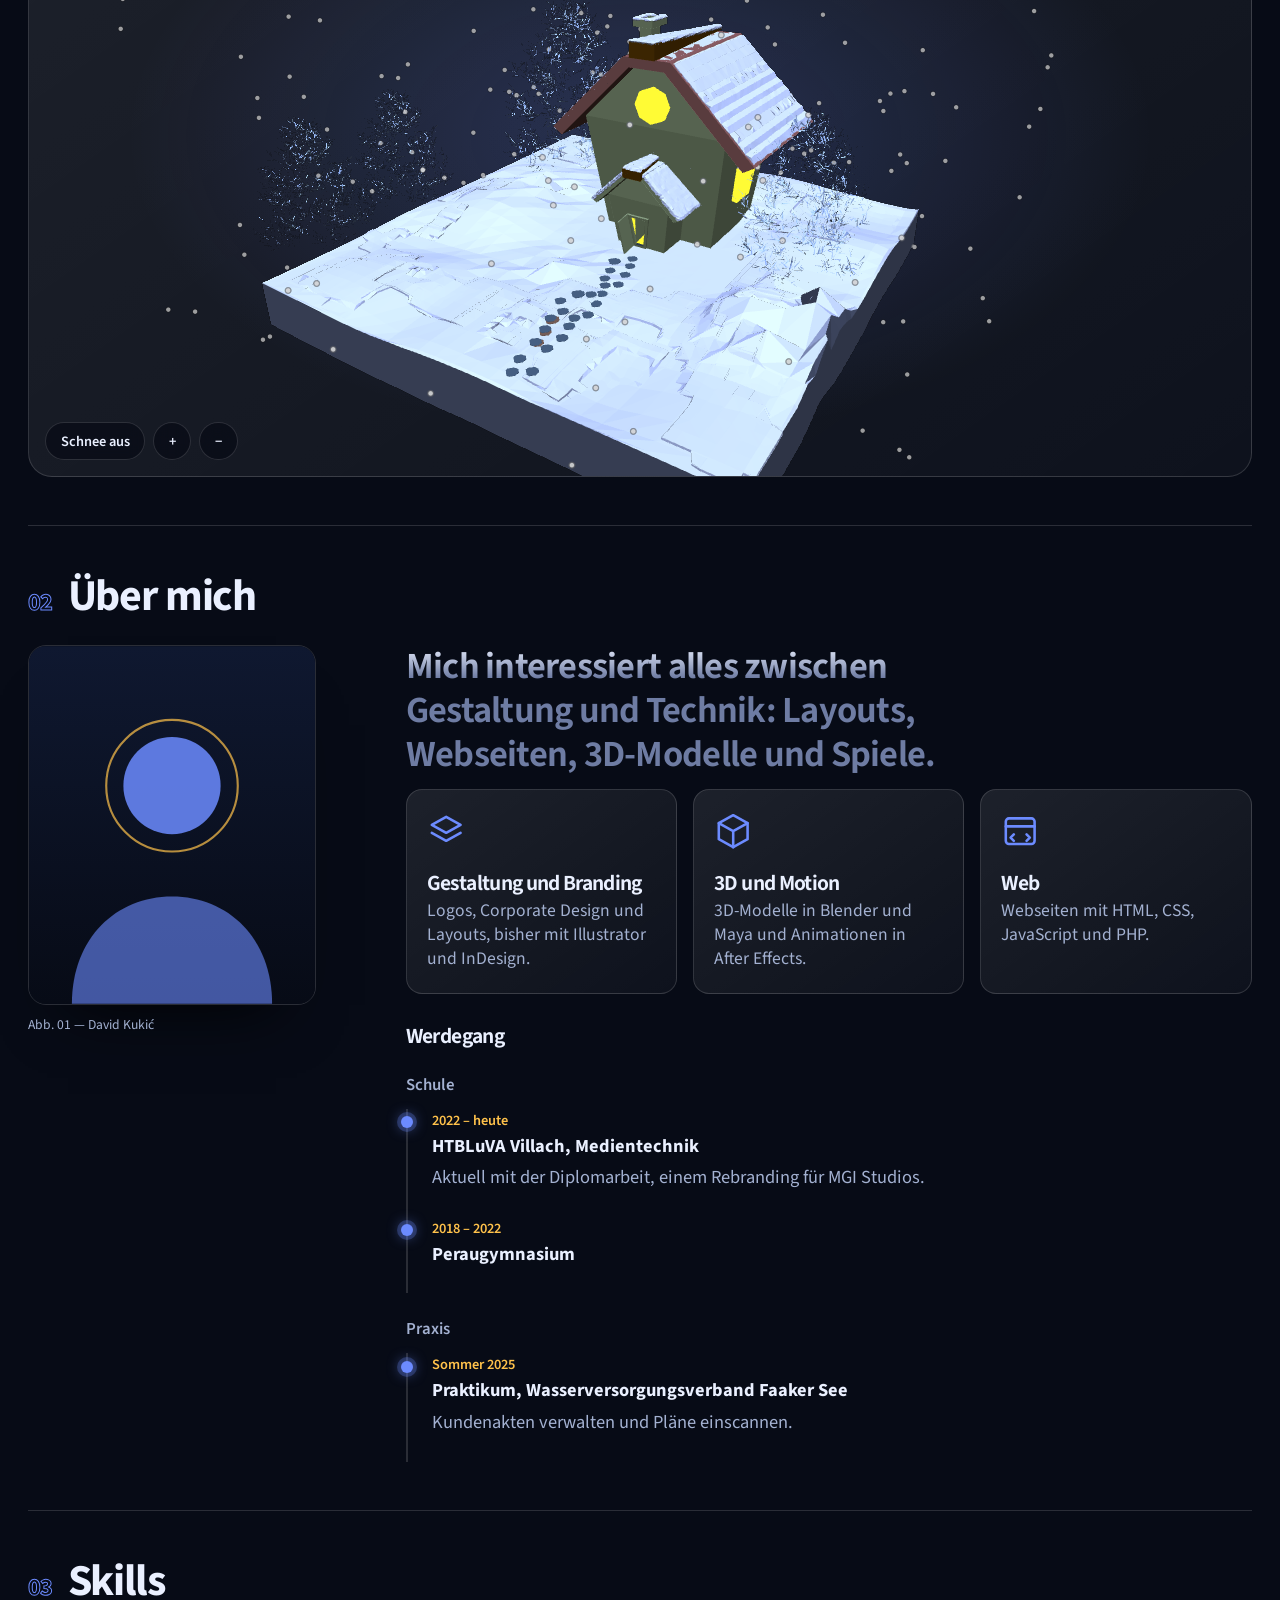
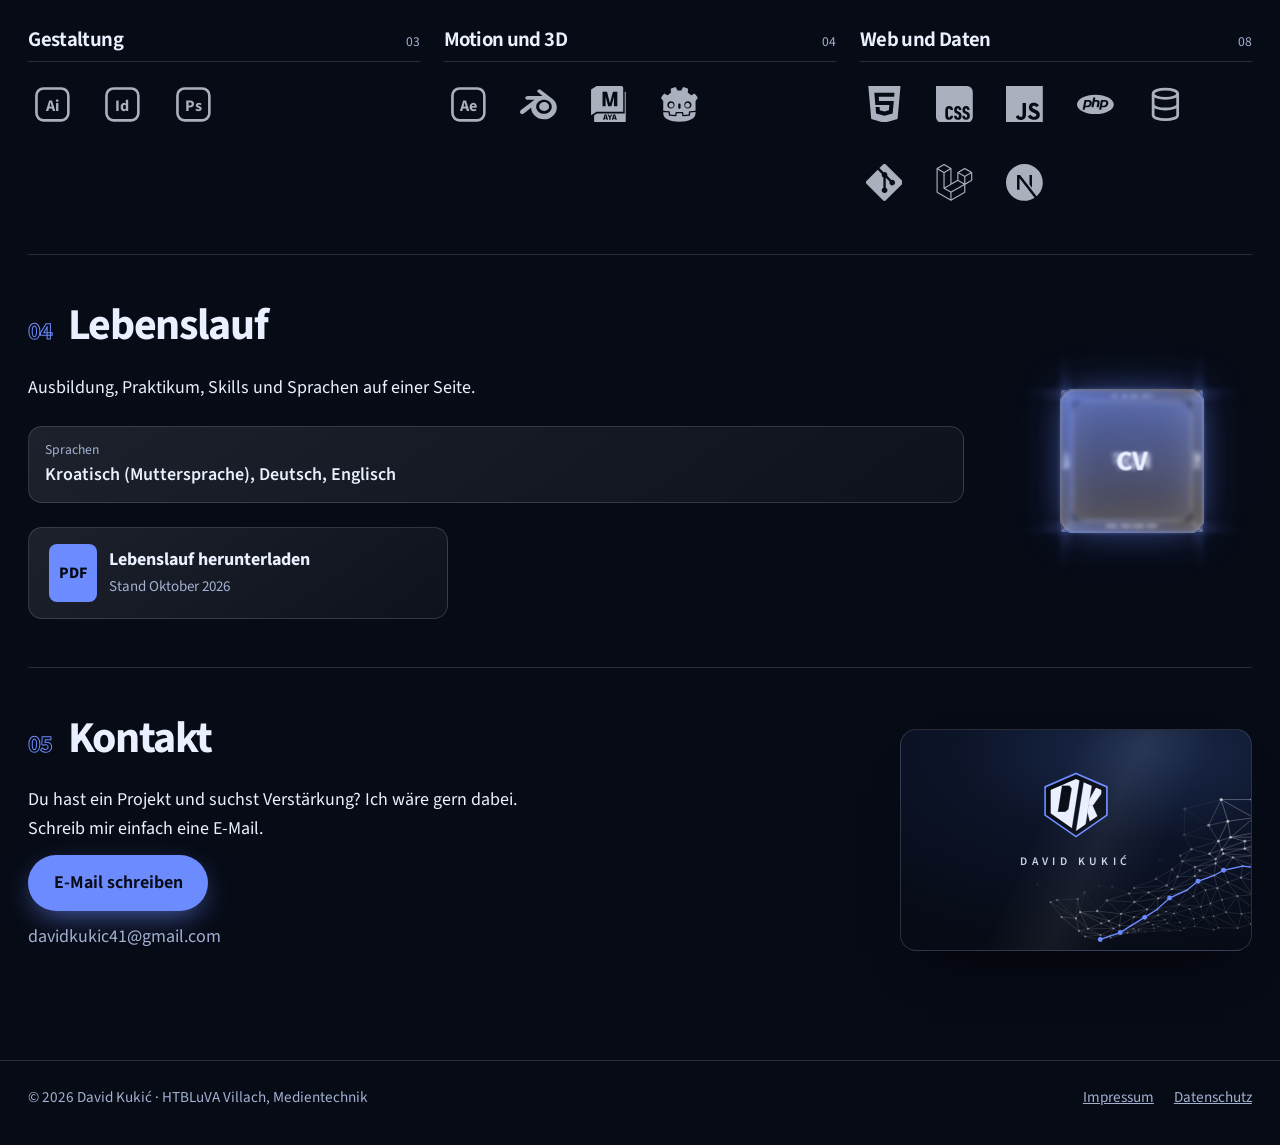
==== commit 9886ea7f: "Add files via upload" ====
--- a/portfolio/index.html
+++ b/portfolio/index.html
@@ -417,9 +417,10 @@
                         <div class="tg">
                             <div class="tg-head">
                                 <h3>Web und Daten</h3>
-                                <span>07</span></div>
+                                <span>08</span></div>
                             <ul class="skicons">
                                 <li class="sk" tabindex="0"><svg viewBox="0 0 24 24" aria-hidden="true"><path fill="currentColor" d="M1.5 0h21l-1.91 21.563L11.977 24l-8.564-2.438L1.5 0zm7.031 9.75l-.232-2.718 10.059.003.23-2.622L5.412 4.41l.698 8.01h9.126l-.326 3.426-2.91.804-2.955-.81-.188-2.11H6.248l.33 4.171L12 19.351l5.379-1.443.744-8.157H8.531z"/></svg><span class="sk-name">HTML</span></li>
+                                <li class="sk" tabindex="0"><svg viewBox="0 0 24 24" aria-hidden="true"><path fill="currentColor" d="M0 0v20.16A3.84 3.84 0 0 0 3.84 24h16.32A3.84 3.84 0 0 0 24 20.16V3.84A3.84 3.84 0 0 0 20.16 0Zm14.256 13.08c1.56 0 2.28 1.08 2.304 2.64h-1.608c.024-.288-.048-.6-.144-.84-.096-.192-.288-.264-.552-.264-.456 0-.696.264-.696.84-.024.576.288.888.768 1.08.72.288 1.608.744 1.92 1.296q.432.648.432 1.656c0 1.608-.912 2.592-2.496 2.592-1.656 0-2.4-1.032-2.424-2.688h1.68c0 .792.264 1.176.792 1.176.264 0 .456-.072.552-.24.192-.312.24-1.176-.048-1.512-.312-.408-.912-.6-1.32-.816q-.828-.396-1.224-.936c-.24-.36-.36-.888-.36-1.536 0-1.44.936-2.472 2.424-2.448m5.4 0c1.584 0 2.304 1.08 2.328 2.64h-1.608c0-.288-.048-.6-.168-.84-.096-.192-.264-.264-.528-.264-.48 0-.72.264-.72.84s.288.888.792 1.08c.696.288 1.608.744 1.92 1.296.264.432.408.984.408 1.656.024 1.608-.888 2.592-2.472 2.592-1.68 0-2.424-1.056-2.448-2.688h1.68c0 .744.264 1.176.792 1.176.264 0 .456-.072.552-.24.216-.312.264-1.176-.048-1.512-.288-.408-.888-.6-1.32-.816-.552-.264-.96-.576-1.2-.936s-.36-.888-.36-1.536c-.024-1.44.912-2.472 2.4-2.448m-11.031.018c.711-.006 1.419.198 1.839.63.432.432.672 1.128.648 1.992H9.336c.024-.456-.096-.792-.432-.96-.312-.144-.768-.048-.888.24-.12.264-.192.576-.168.864v3.504c0 .744.264 1.128.768 1.128a.65.65 0 0 0 .552-.264c.168-.24.192-.552.168-.84h1.776c.096 1.632-.984 2.712-2.568 2.688-1.536 0-2.496-.864-2.472-2.472v-4.032c0-.816.24-1.44.696-1.848.432-.408 1.146-.624 1.857-.63"/></svg><span class="sk-name">CSS</span></li>
                                 <li class="sk" tabindex="0"><svg viewBox="0 0 24 24" aria-hidden="true"><path fill="currentColor" d="M0 0h24v24H0V0zm22.034 18.276c-.175-1.095-.888-2.015-3.003-2.873-.736-.345-1.554-.585-1.797-1.14-.091-.33-.105-.51-.046-.705.15-.646.915-.84 1.515-.66.39.12.75.42.976.9 1.034-.676 1.034-.676 1.755-1.125-.27-.42-.404-.601-.586-.78-.63-.705-1.469-1.065-2.834-1.034l-.705.089c-.676.165-1.32.525-1.71 1.005-1.14 1.291-.811 3.541.569 4.471 1.365 1.02 3.361 1.244 3.616 2.205.24 1.17-.87 1.545-1.966 1.41-.811-.18-1.26-.586-1.755-1.336l-1.83 1.051c.21.48.45.689.81 1.109 1.74 1.756 6.09 1.666 6.871-1.004.029-.09.24-.705.074-1.65l.046.067zm-8.983-7.245h-2.248c0 1.938-.009 3.864-.009 5.805 0 1.232.063 2.363-.138 2.711-.33.689-1.18.601-1.566.48-.396-.196-.597-.466-.83-.855-.063-.105-.11-.196-.127-.196l-1.825 1.125c.305.63.75 1.172 1.324 1.517.855.51 2.004.675 3.207.405.783-.226 1.458-.691 1.811-1.411.51-.93.402-2.07.397-3.346.012-2.054 0-4.109 0-6.179l.004-.056z"/></svg><span class="sk-name">JavaScript</span></li>
                                 <li class="sk" tabindex="0"><svg viewBox="0 0 24 24" aria-hidden="true"><path fill="currentColor" d="M7.01 10.207h-.944l-.515 2.648h.838c.556 0 .97-.105 1.242-.314.272-.21.455-.559.55-1.049.092-.47.05-.802-.124-.995-.175-.193-.523-.29-1.047-.29zM12 5.688C5.373 5.688 0 8.514 0 12s5.373 6.313 12 6.313S24 15.486 24 12c0-3.486-5.373-6.312-12-6.312zm-3.26 7.451c-.261.25-.575.438-.917.551-.336.108-.765.164-1.285.164H5.357l-.327 1.681H3.652l1.23-6.326h2.65c.797 0 1.378.209 1.744.628.366.418.476 1.002.33 1.752a2.836 2.836 0 0 1-.305.847c-.143.255-.33.49-.561.703zm4.024.715l.543-2.799c.063-.318.039-.536-.068-.651-.107-.116-.336-.174-.687-.174H11.46l-.704 3.625H9.388l1.23-6.327h1.367l-.327 1.682h1.218c.767 0 1.295.134 1.586.401s.378.7.263 1.299l-.572 2.944h-1.389zm7.597-2.265a2.782 2.782 0 0 1-.305.847c-.143.255-.33.49-.561.703a2.44 2.44 0 0 1-.917.551c-.336.108-.765.164-1.286.164h-1.18l-.327 1.682h-1.378l1.23-6.326h2.649c.797 0 1.378.209 1.744.628.366.417.477 1.001.331 1.751zM17.766 10.207h-.943l-.516 2.648h.838c.557 0 .971-.105 1.242-.314.272-.21.455-.559.551-1.049.092-.47.049-.802-.125-.995s-.524-.29-1.047-.29z"/></svg><span class="sk-name">PHP</span></li>
                                 <li class="sk" tabindex="0"><svg viewBox="0 0 24 24" aria-hidden="true" fill="none" stroke="currentColor" stroke-width="1.8"><ellipse cx="12" cy="5" rx="8" ry="3"/><path d="M4 5v14c0 1.7 3.6 3 8 3s8-1.3 8-3V5"/><path d="M4 12c0 1.7 3.6 3 8 3s8-1.3 8-3"/></svg><span class="sk-name">SQL</span></li>
--- a/portfolio/css/style.css
+++ b/portfolio/css/style.css
@@ -296,3 +296,11 @@
 .flip-stage{cursor:grab;touch-action:pan-y;user-select:none;-webkit-user-select:none}
 .flip-stage.drag{cursor:grabbing}
 .flip-stage img{-webkit-user-drag:none;pointer-events:none}
+/* Skills als Programm-Logos, Name erscheint beim Drüberfahren */
+.skicons{display:flex;flex-wrap:wrap;gap:1.9rem 1.4rem;list-style:none;margin:0;padding:.4rem 0 0}
+.sk{position:relative;display:grid;place-items:center;width:3rem;height:3rem;color:var(--color-text);opacity:.72;border-radius:.75rem;outline:none;cursor:default;transition:color .25s,opacity .25s,transform .25s,filter .25s}
+.sk svg{width:2.3rem;height:2.3rem}
+.sk text{font-family:var(--font-display)}
+.sk:hover,.sk:focus-visible{color:var(--color-accent);opacity:1;transform:translateY(-.2rem) scale(1.08);filter:drop-shadow(0 .4rem .9rem rgba(var(--accent-rgb),.55))}
+.sk-name{position:absolute;top:calc(100% + .4rem);left:50%;z-index:2;transform:translate(-50%,-.3rem);white-space:nowrap;padding:.25rem .6rem;border-radius:999px;background:var(--color-surface);border:1px solid rgba(var(--accent-rgb),.5);color:var(--color-text);font-size:.78rem;font-weight:600;opacity:0;pointer-events:none;transition:opacity .2s,transform .2s}
+.sk:hover .sk-name,.sk:focus-visible .sk-name,.sk:focus .sk-name{opacity:1;transform:translate(-50%,0)}
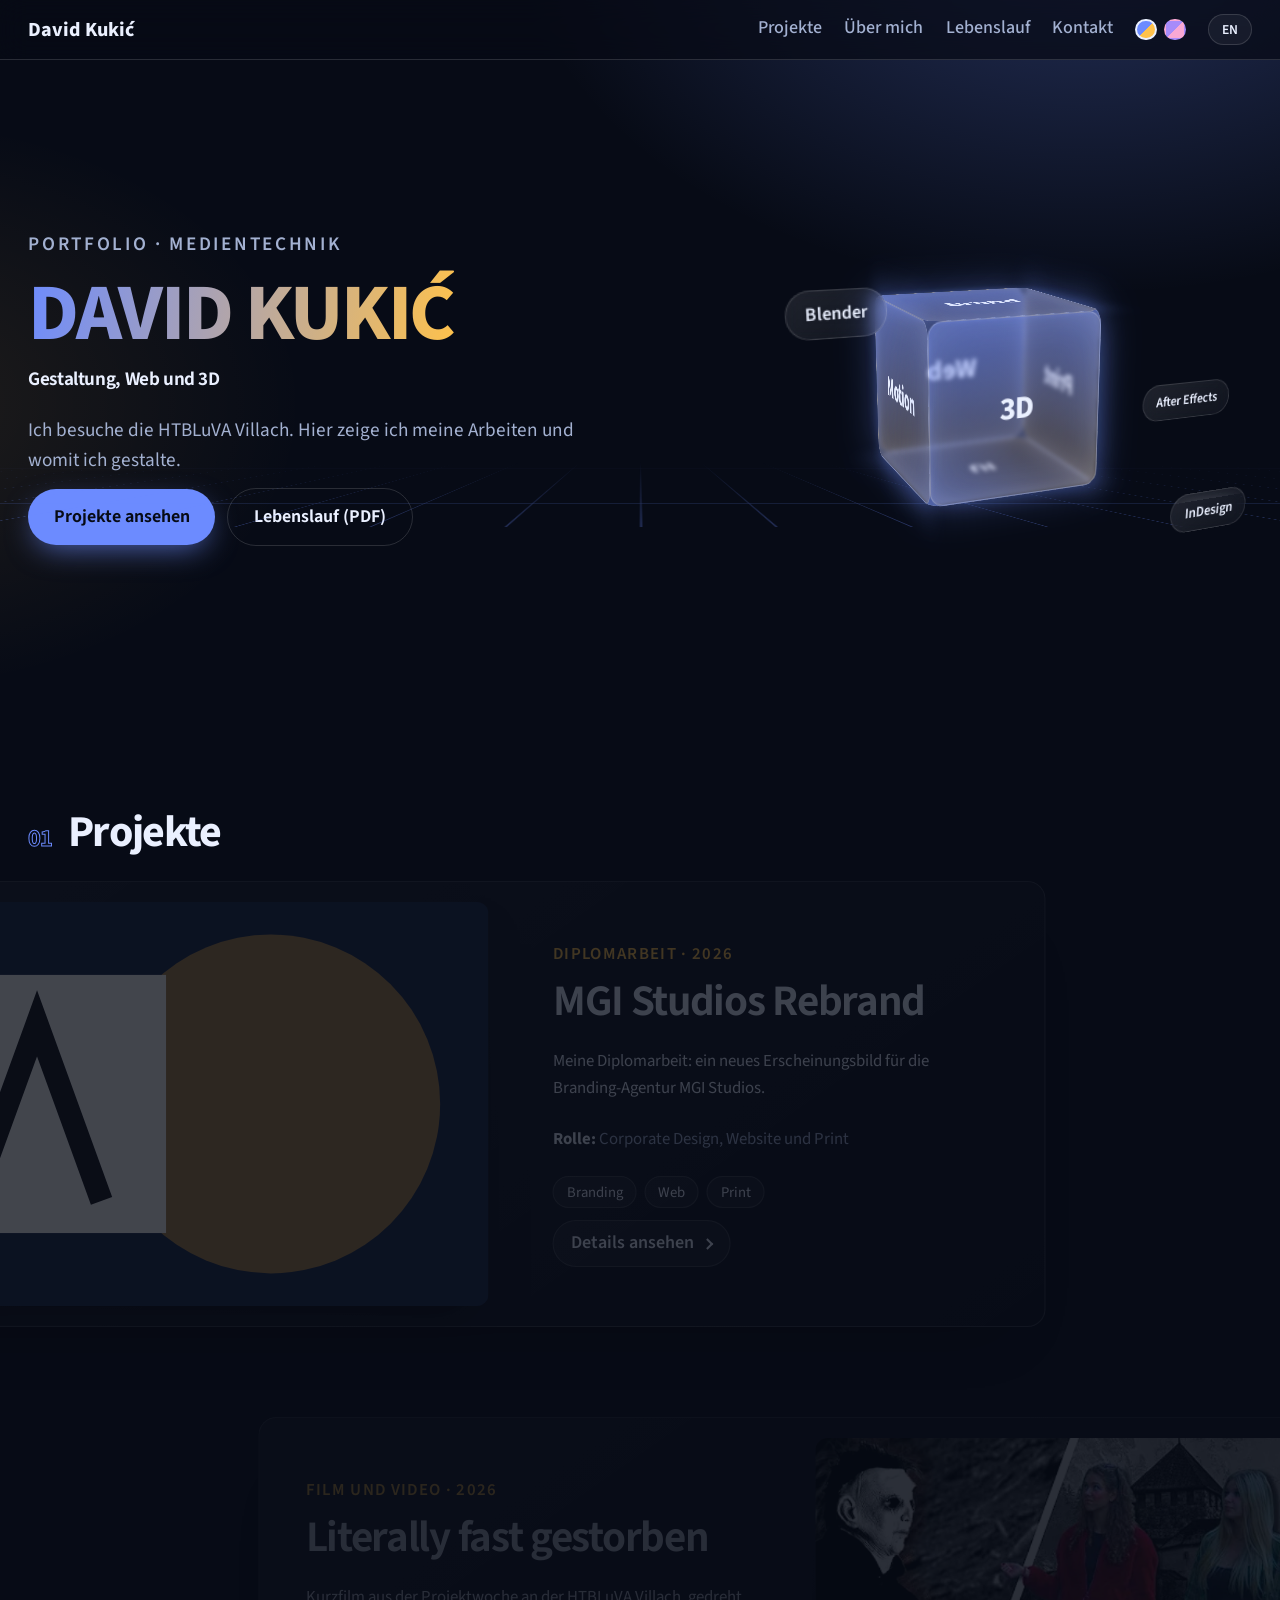
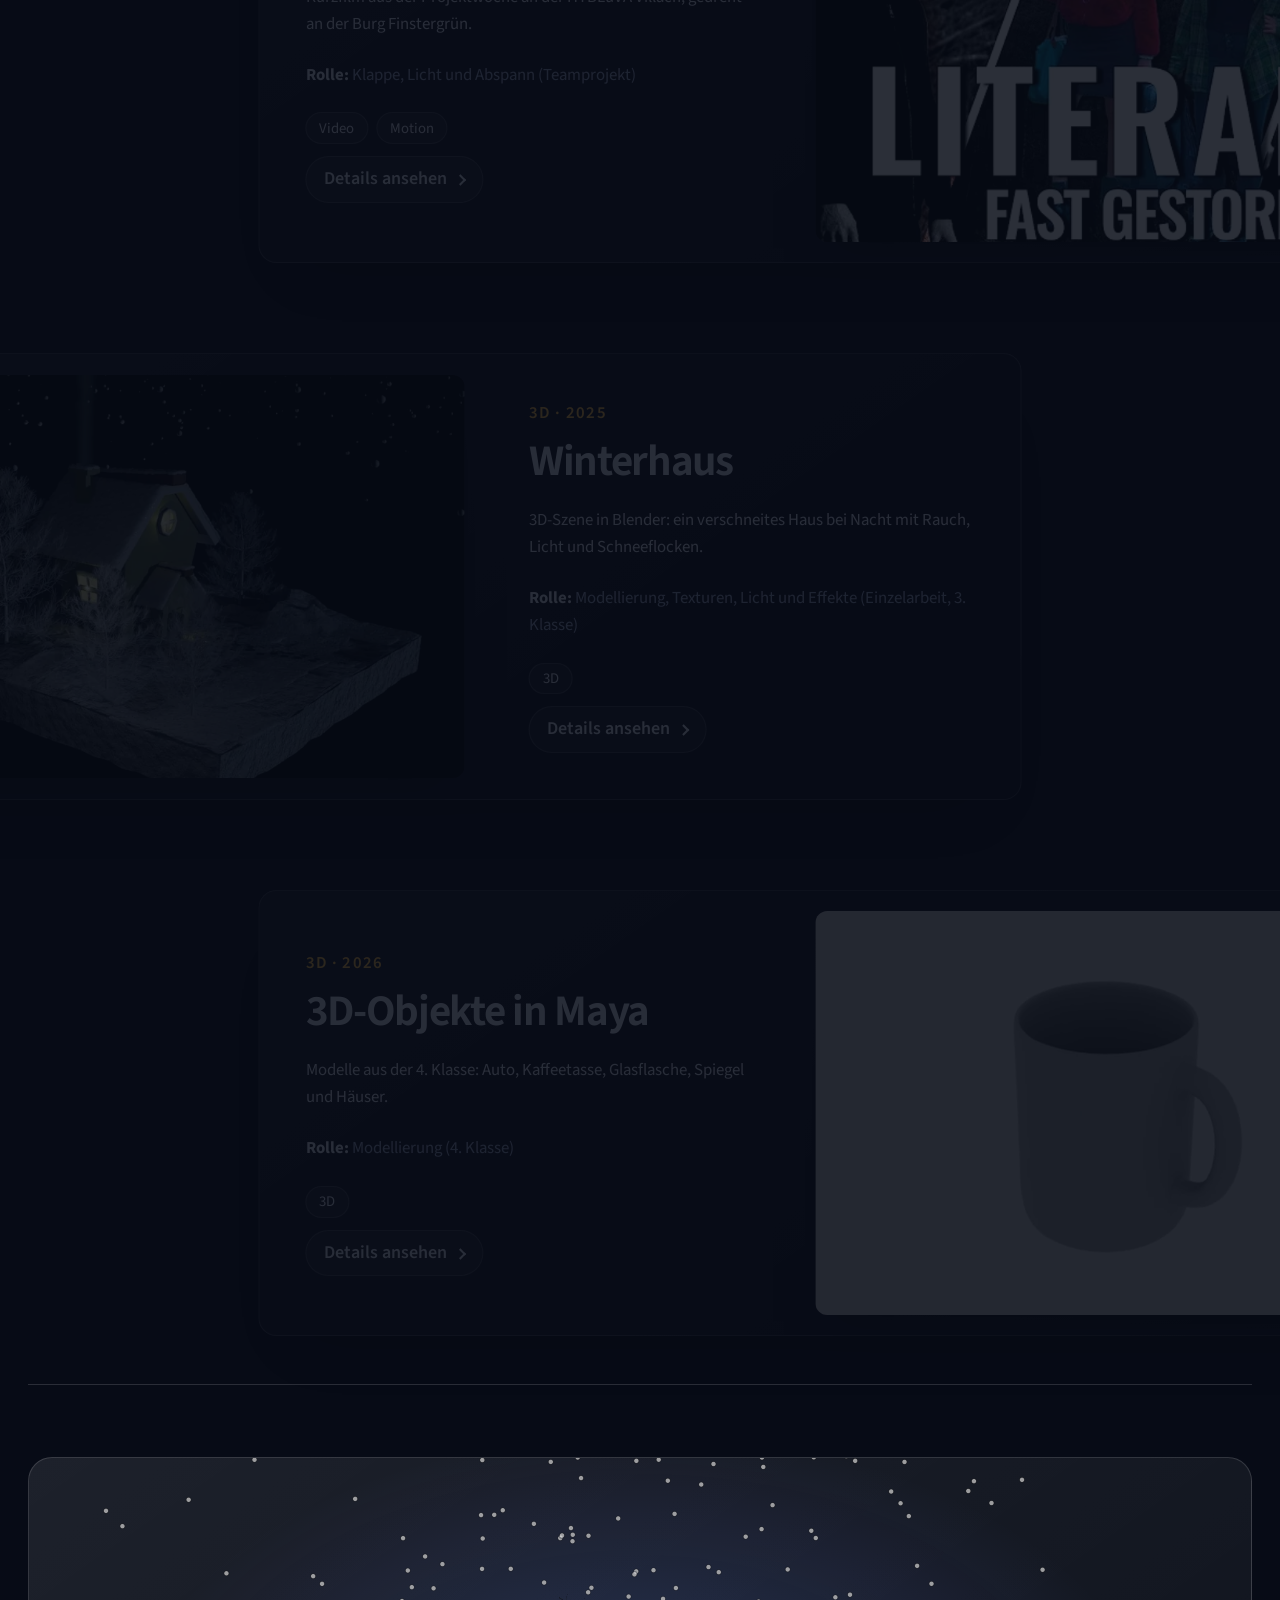
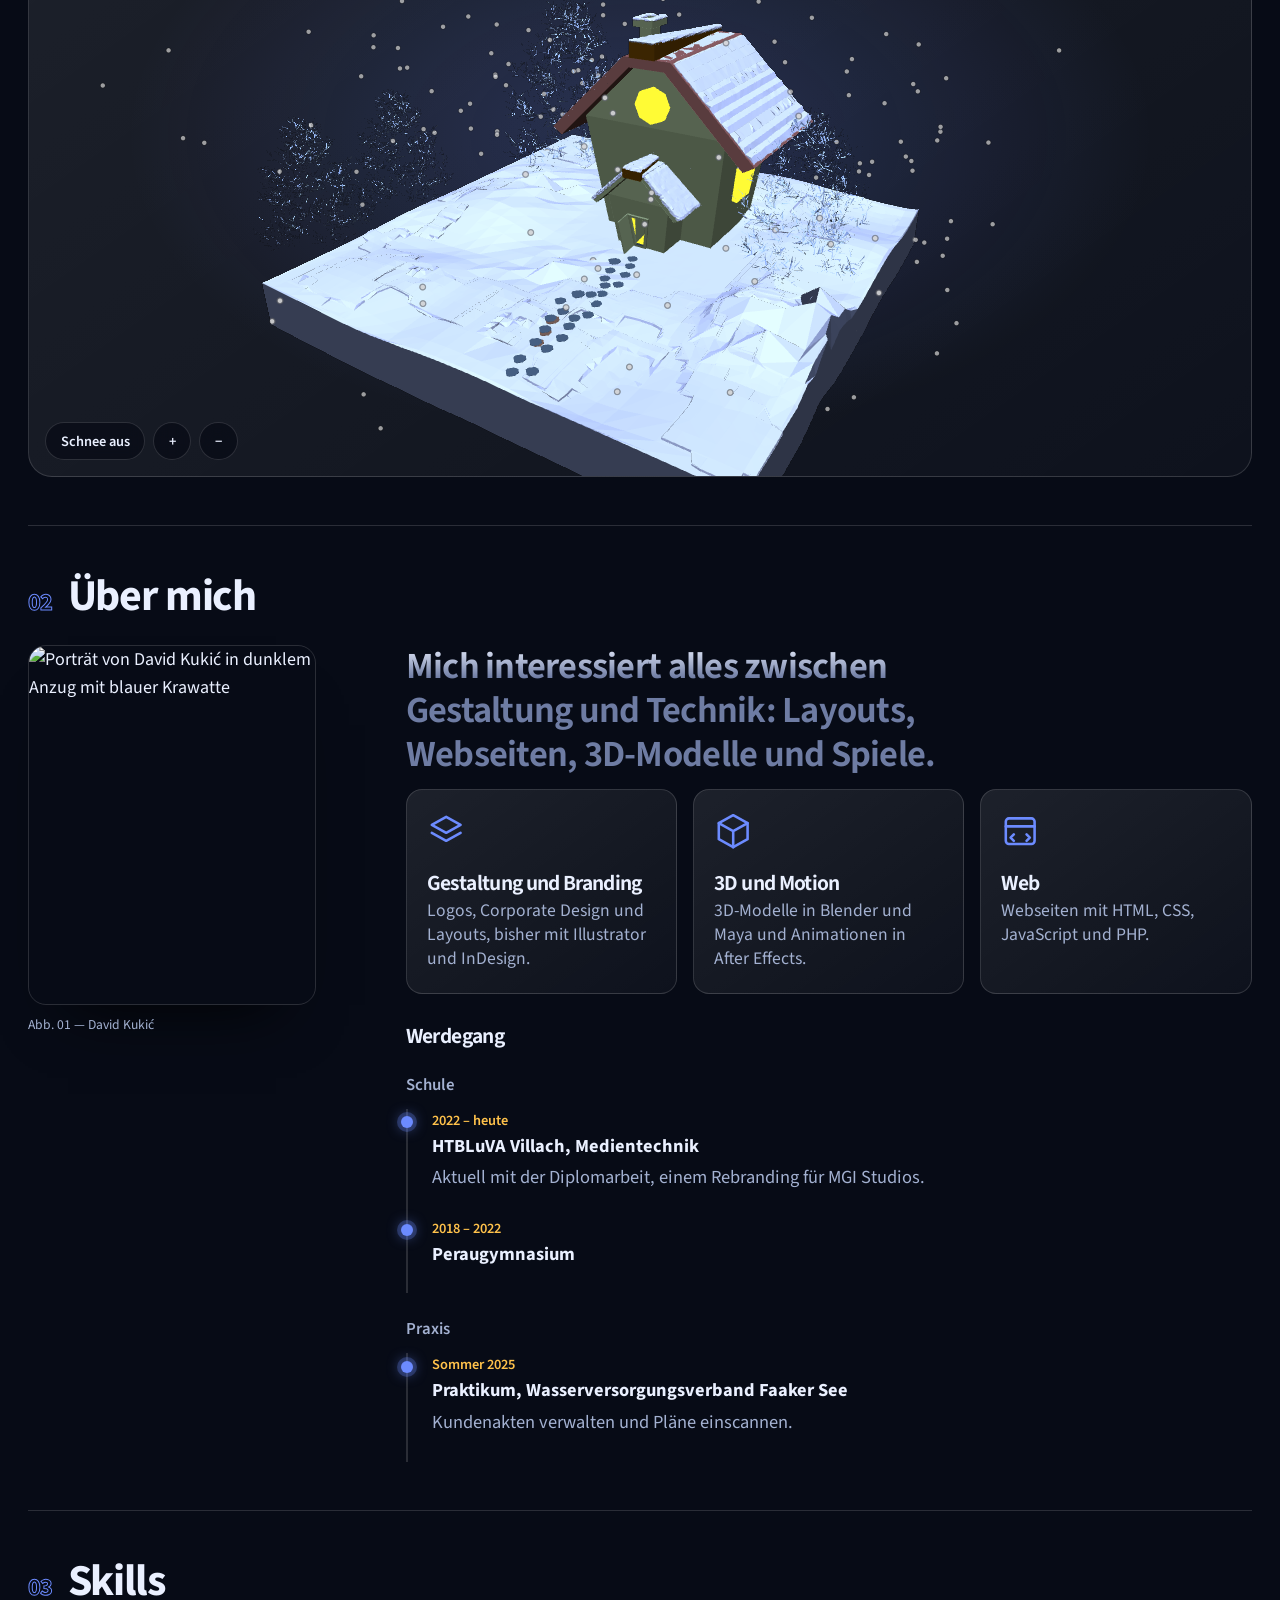
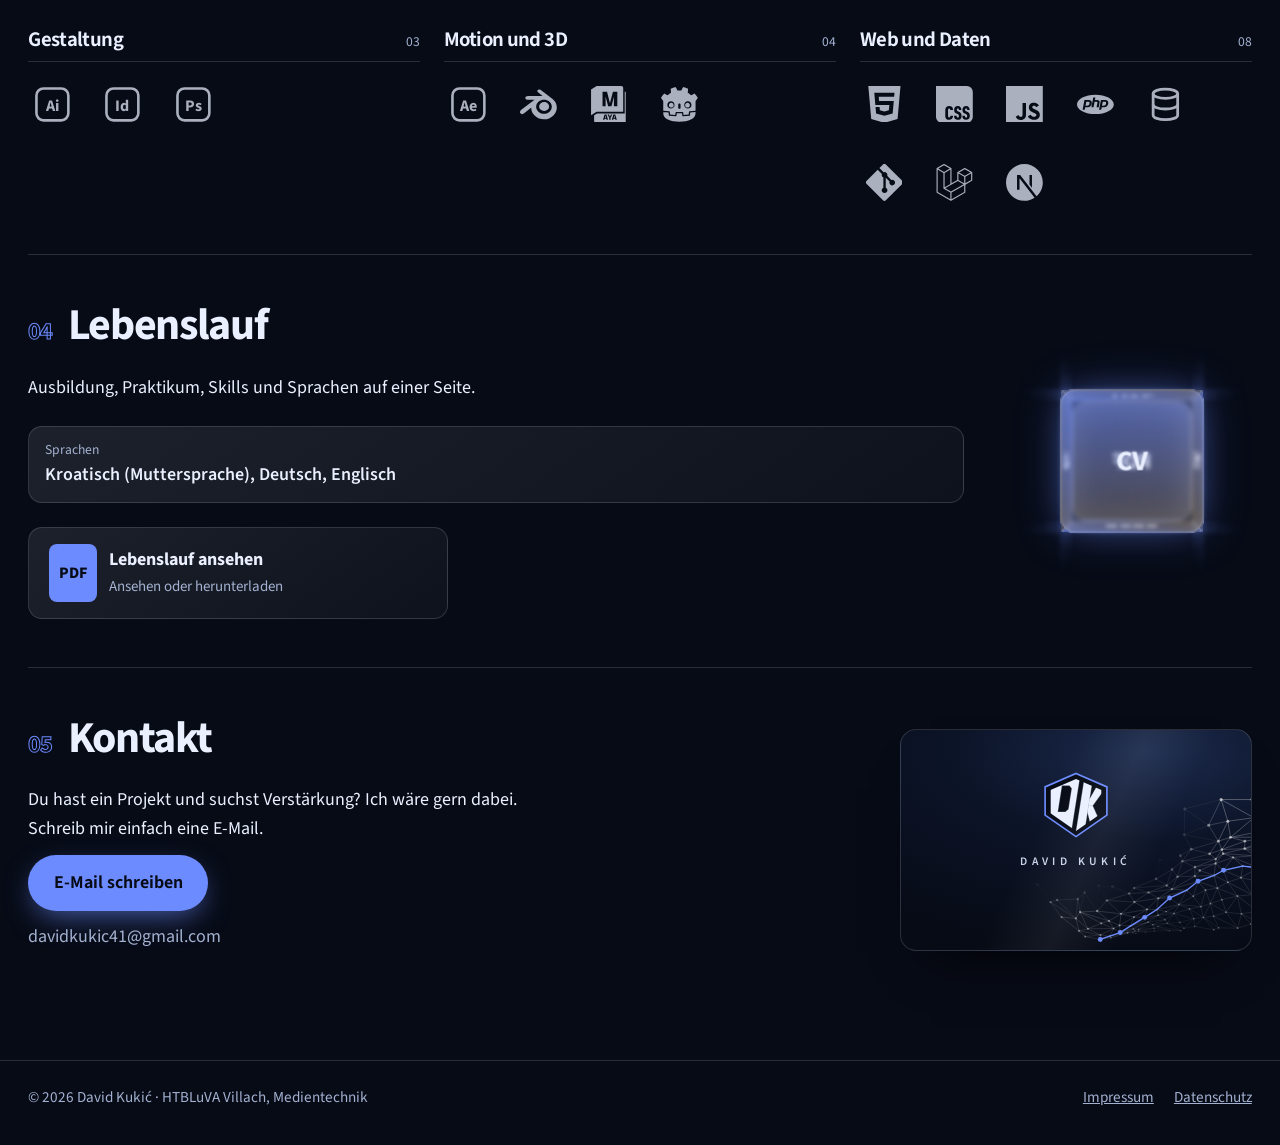
==== commit 26e20ca5: "Add files via upload" ====
--- a/portfolio/index.html
+++ b/portfolio/index.html
@@ -63,7 +63,7 @@
                         <p>Ich besuche die HTBLuVA Villach. Hier zeige ich meine Arbeiten und womit ich
                             gestalte.</p>
                         <a class="btn" href="#projekte">Projekte ansehen</a>
-                        <a class="btn alt" href="docs/david-kukic-lebenslauf.pdf" download="download">Lebenslauf (PDF)</a>
+                        <a class="btn alt" href="docs/David_Kukic_Lebenslauf.pdf" target="_blank" rel="noopener" data-cv="data-cv">Lebenslauf (PDF)</a>
                     </div>
                     <div class="stage" aria-hidden="true">
                         <div class="rig">
@@ -302,14 +302,7 @@
                         <span class="num">02</span>Über mich</h2>
                     <div class="about2">
                         <figure class="portrait">
-                            <svg
-                                class="portrait-art"
-                                viewbox="0 0 400 500"
-                                role="img"
-                                aria-label="Platzhalter für ein Porträtfoto von David Kukić">
-                                <defs>
-                                    <lineargradient id="pg" x1="0" y1="0" x2="0" y2="1"><stop offset="0" class="p1"/><stop offset="1" class="p2"/></lineargradient>
-                                </defs><rect width="400" height="500" fill="url(#pg)"/><circle class="pc" cx="200" cy="195" r="68"/><path class="ps" d="M60 500c0-92 62-150 140-150s140 58 140 150z"/><circle class="pr" cx="200" cy="195" r="92"/></svg>
+                            <img class="portrait-photo" src="img/david-kukic.webp" width="768" height="1024" alt="Porträt von David Kukić in dunklem Anzug mit blauer Krawatte">
                             <figcaption>Abb. 01 — David Kukić</figcaption>
                         </figure>
                         <div>
@@ -443,11 +436,11 @@
                                     <dd>Kroatisch (Muttersprache), Deutsch, Englisch</dd>
                                 </div>
                             </dl>
-                            <a class="cv-card" href="docs/david-kukic-lebenslauf.pdf" download="download">
+                            <a class="cv-card" href="docs/David_Kukic_Lebenslauf.pdf" target="_blank" rel="noopener" data-cv="data-cv">
                                 <span class="cv-ico">PDF</span>
                                 <span>
-                                    <strong>Lebenslauf herunterladen</strong>
-                                    <small>Stand Oktober 2026</small></span></a>
+                                    <strong>Lebenslauf ansehen</strong>
+                                    <small>Ansehen oder herunterladen</small></span></a>
                         </div>
                         <div class="mc-stage" aria-hidden="true">
                             <div class="mc">
@@ -514,6 +507,17 @@
                 </ul>
             </div>
         </footer>
+        <dialog id="cv-view" class="cvv" aria-labelledby="t-cvv">
+            <div class="cvv-head">
+                <h2 id="t-cvv">Lebenslauf</h2>
+                <div class="cvv-act">
+                    <a class="btn-line" href="docs/David_Kukic_Lebenslauf.pdf" download="David_Kukic_Lebenslauf.pdf">Herunterladen</a>
+                    <a class="btn-line" href="docs/David_Kukic_Lebenslauf.pdf" target="_blank" rel="noopener">In neuem Tab</a>
+                    <button type="button" class="btn-line" data-close="data-close">Schließen</button>
+                </div>
+            </div>
+            <iframe title="Lebenslauf von David Kukić (PDF)" data-src="docs/David_Kukic_Lebenslauf.pdf#view=FitH"></iframe>
+        </dialog>
         <dialog id="lightbox" class="lb" aria-label="Bildansicht">
             <button type="button" class="lb-btn lb-close" aria-label="Schließen">×</button>
             <button type="button" class="lb-btn lb-prev" aria-label="Vorheriges Bild">‹</button>
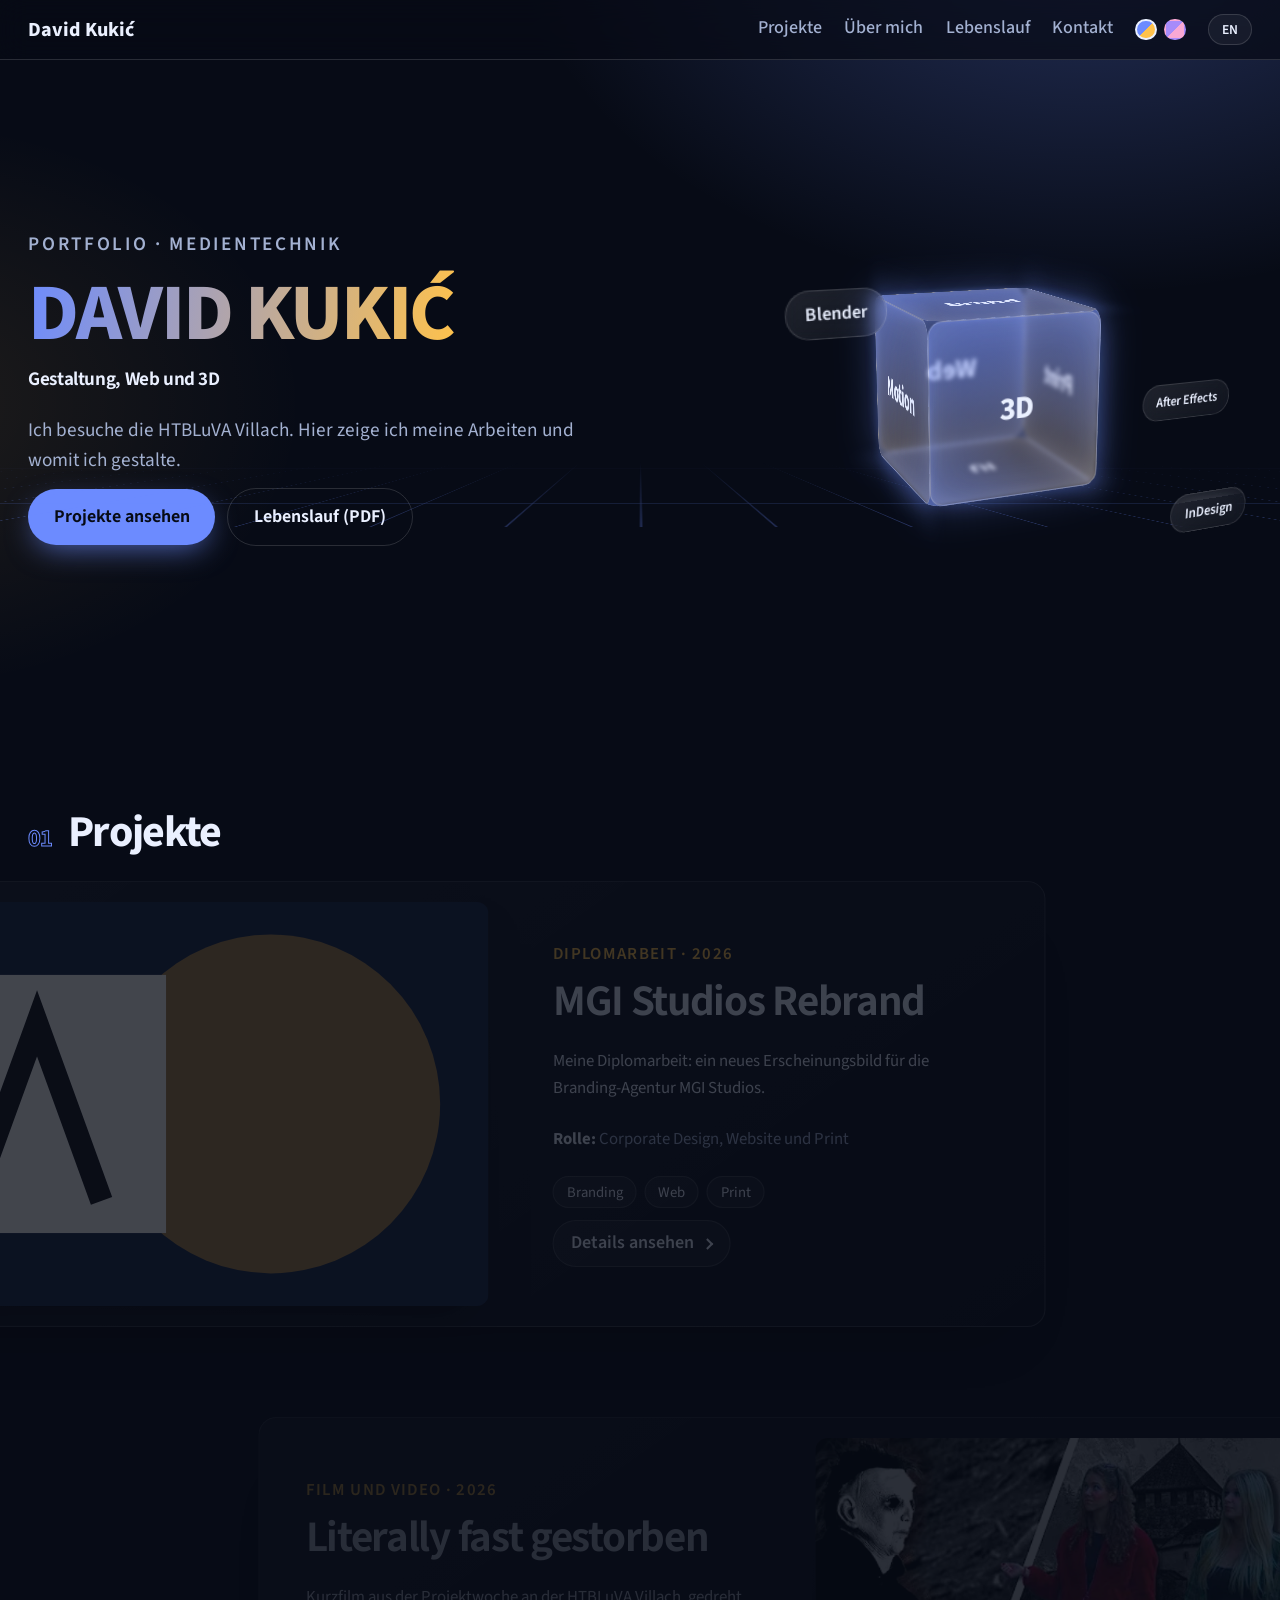
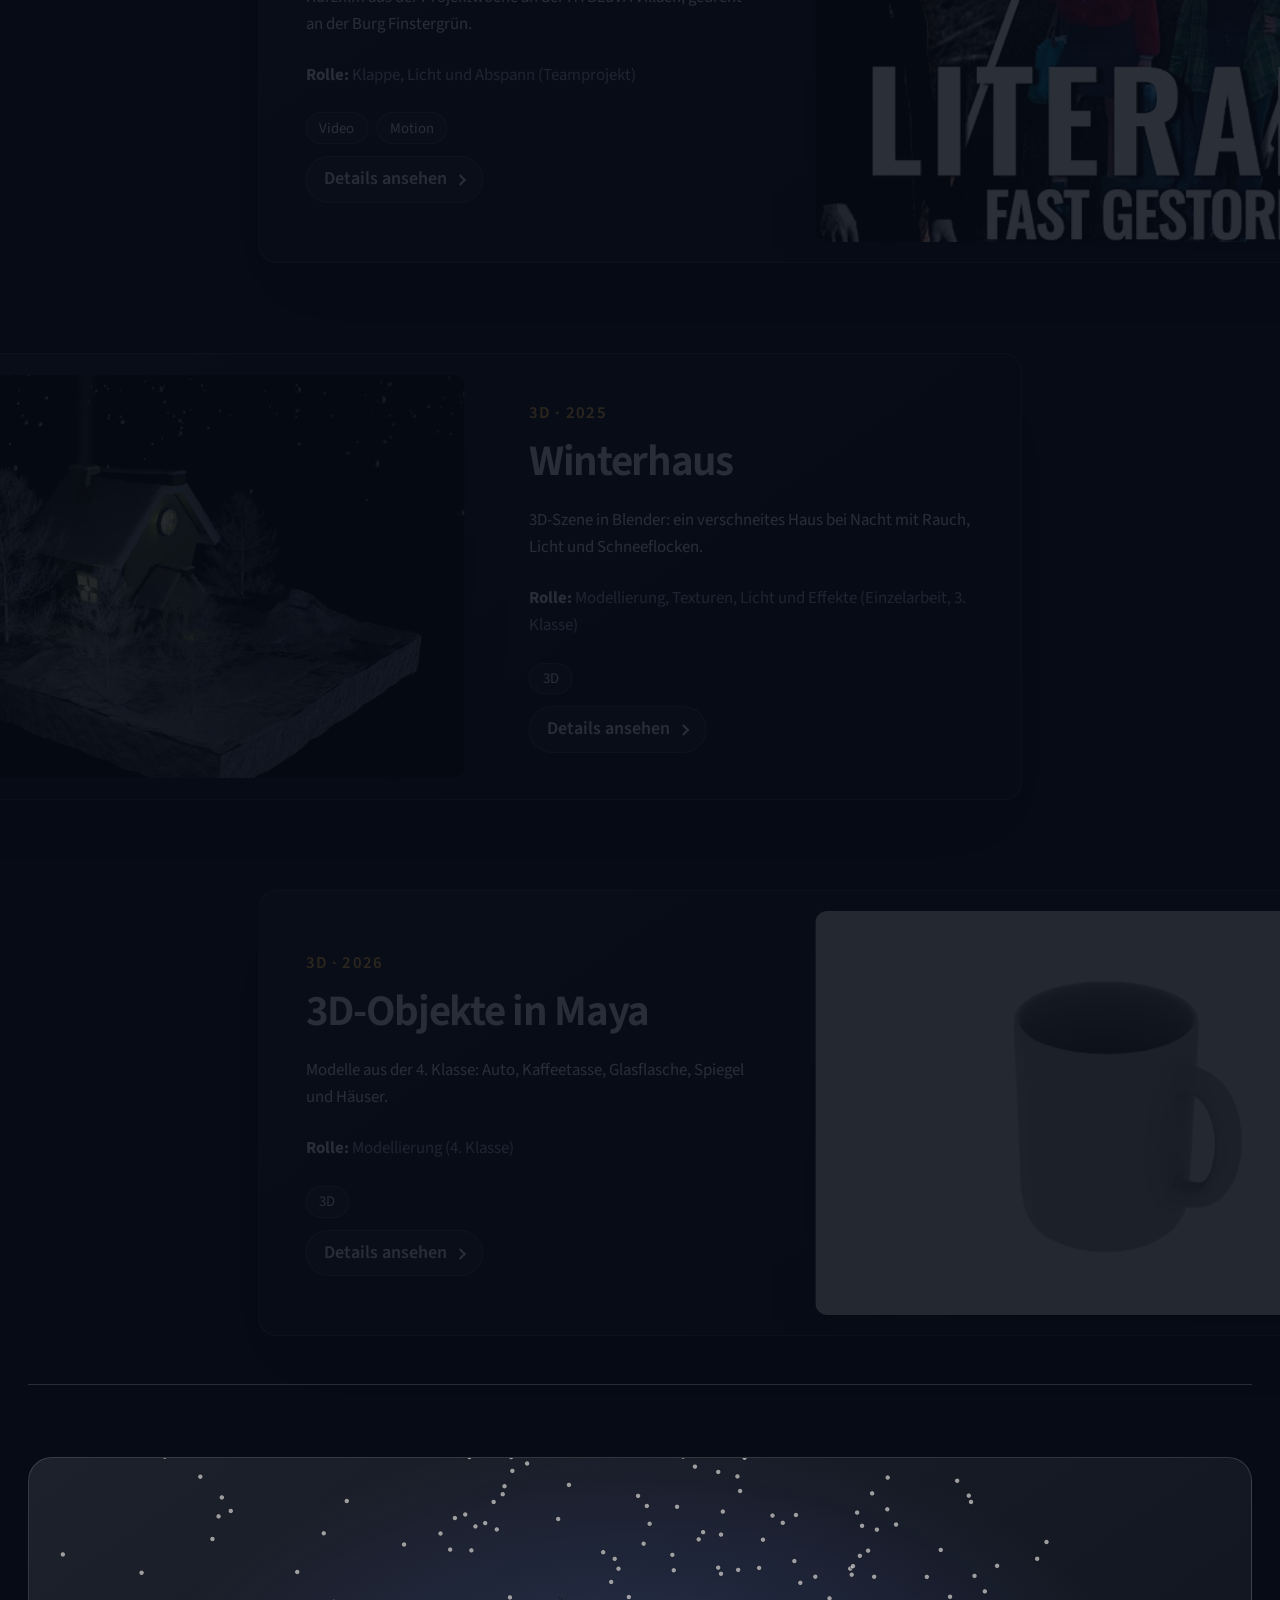
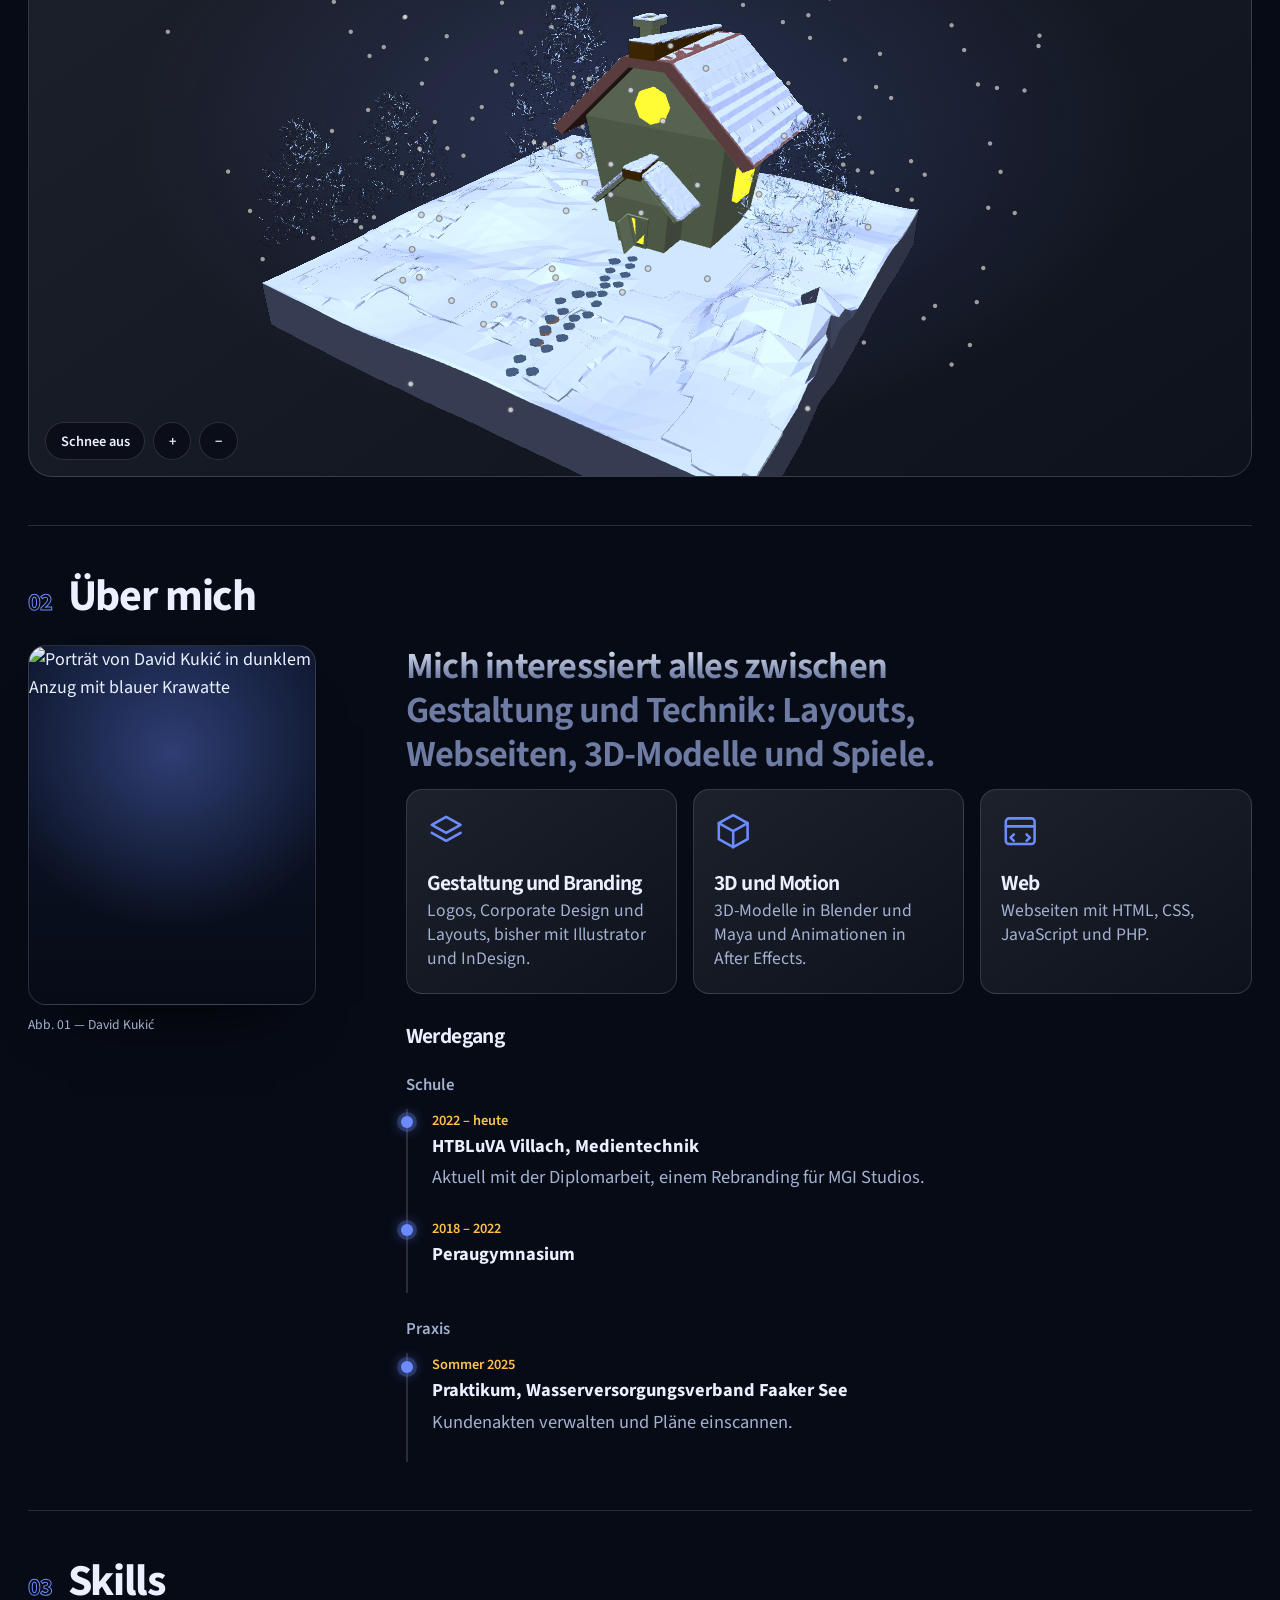
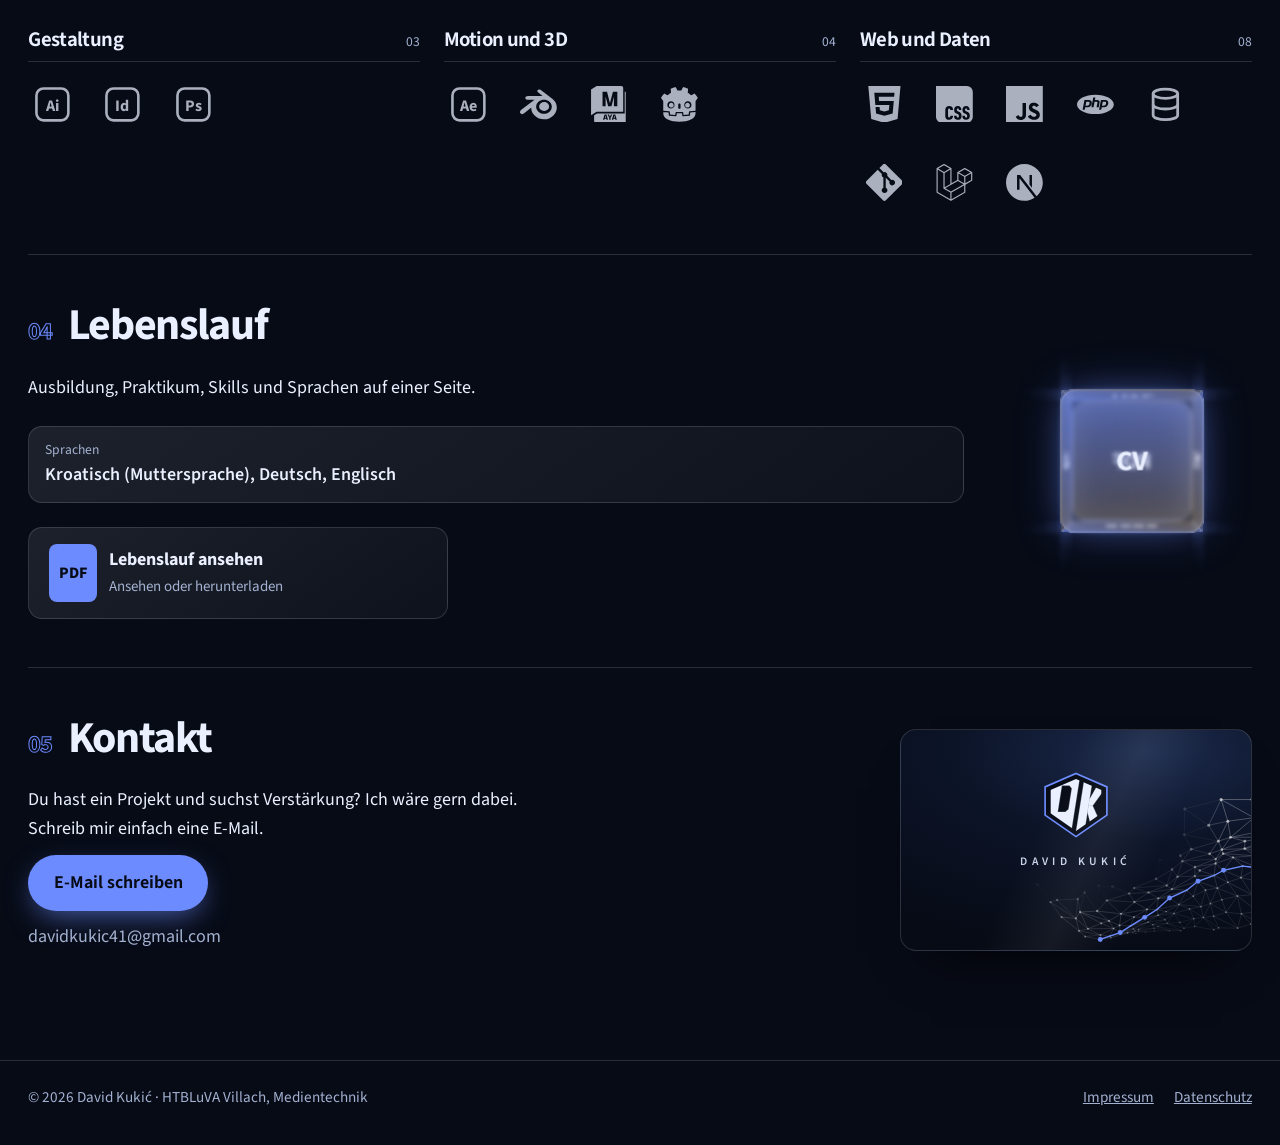
==== commit 58b9a23e: "Add files via upload" ====
--- a/portfolio/index.html
+++ b/portfolio/index.html
@@ -302,7 +302,7 @@
                         <span class="num">02</span>Über mich</h2>
                     <div class="about2">
                         <figure class="portrait">
-                            <img class="portrait-photo" src="img/david-kukic.webp" width="768" height="1024" alt="Porträt von David Kukić in dunklem Anzug mit blauer Krawatte">
+                            <img class="portrait-photo" src="img/portraitfoto.jpg" width="768" height="1024" alt="Porträt von David Kukić in dunklem Anzug mit blauer Krawatte">
                             <figcaption>Abb. 01 — David Kukić</figcaption>
                         </figure>
                         <div>
--- a/portfolio/css/style.css
+++ b/portfolio/css/style.css
@@ -304,3 +304,13 @@
 .sk:hover,.sk:focus-visible{color:var(--color-accent);opacity:1;transform:translateY(-.2rem) scale(1.08);filter:drop-shadow(0 .4rem .9rem rgba(var(--accent-rgb),.55))}
 .sk-name{position:absolute;top:calc(100% + .4rem);left:50%;z-index:2;transform:translate(-50%,-.3rem);white-space:nowrap;padding:.25rem .6rem;border-radius:999px;background:var(--color-surface);border:1px solid rgba(var(--accent-rgb),.5);color:var(--color-text);font-size:.78rem;font-weight:600;opacity:0;pointer-events:none;transition:opacity .2s,transform .2s}
 .sk:hover .sk-name,.sk:focus-visible .sk-name,.sk:focus .sk-name{opacity:1;transform:translate(-50%,0)}
+/* Porträtfoto ohne Hintergrund */
+.portrait-photo{display:block;width:100%;height:auto;aspect-ratio:4/5;object-fit:cover;object-position:50% 0;border-radius:1.125rem;border:1px solid var(--color-line);background:radial-gradient(90% 70% at 50% 30%,rgba(var(--accent-rgb),.35),transparent 70%),linear-gradient(180deg,var(--color-surface),var(--color-bg));box-shadow:0 2.5rem 3.75rem -2.5rem rgba(var(--black-rgb),.9)}
+/* Lebenslauf-Ansicht */
+dialog.cvv{max-width:min(60rem,96vw);width:100%;height:calc(100dvh - 2rem);display:none;flex-direction:column;gap:.9rem;padding:1rem}
+dialog.cvv[open]{display:flex}
+.cvv-head{display:flex;justify-content:space-between;align-items:center;gap:1rem;flex-wrap:wrap}
+.cvv-head h2{margin:0;font-size:1.4rem}
+.cvv-act{display:flex;gap:.5rem;flex-wrap:wrap}
+.cvv iframe{flex:1;width:100%;border:0;border-radius:.75rem;background:#fff}
+.cvv-act a.btn-line{text-decoration:none;display:inline-flex;align-items:center}
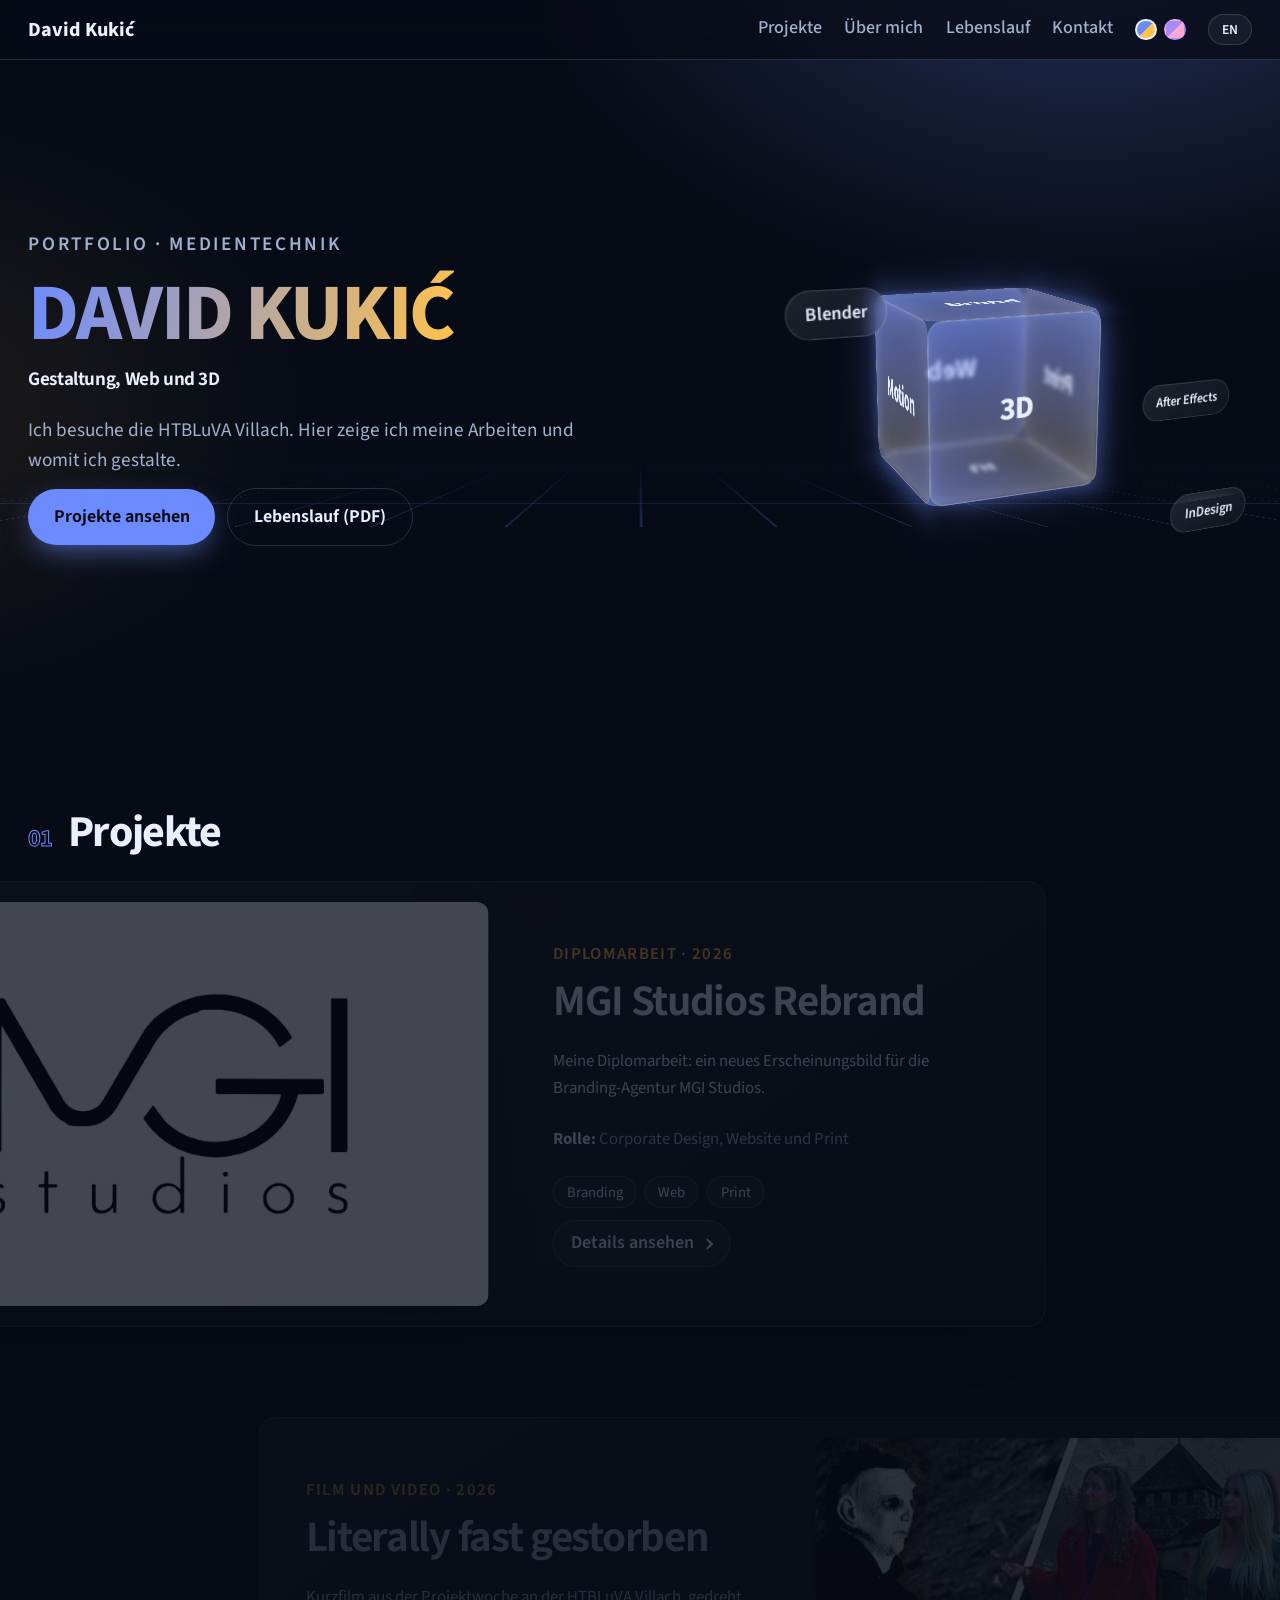
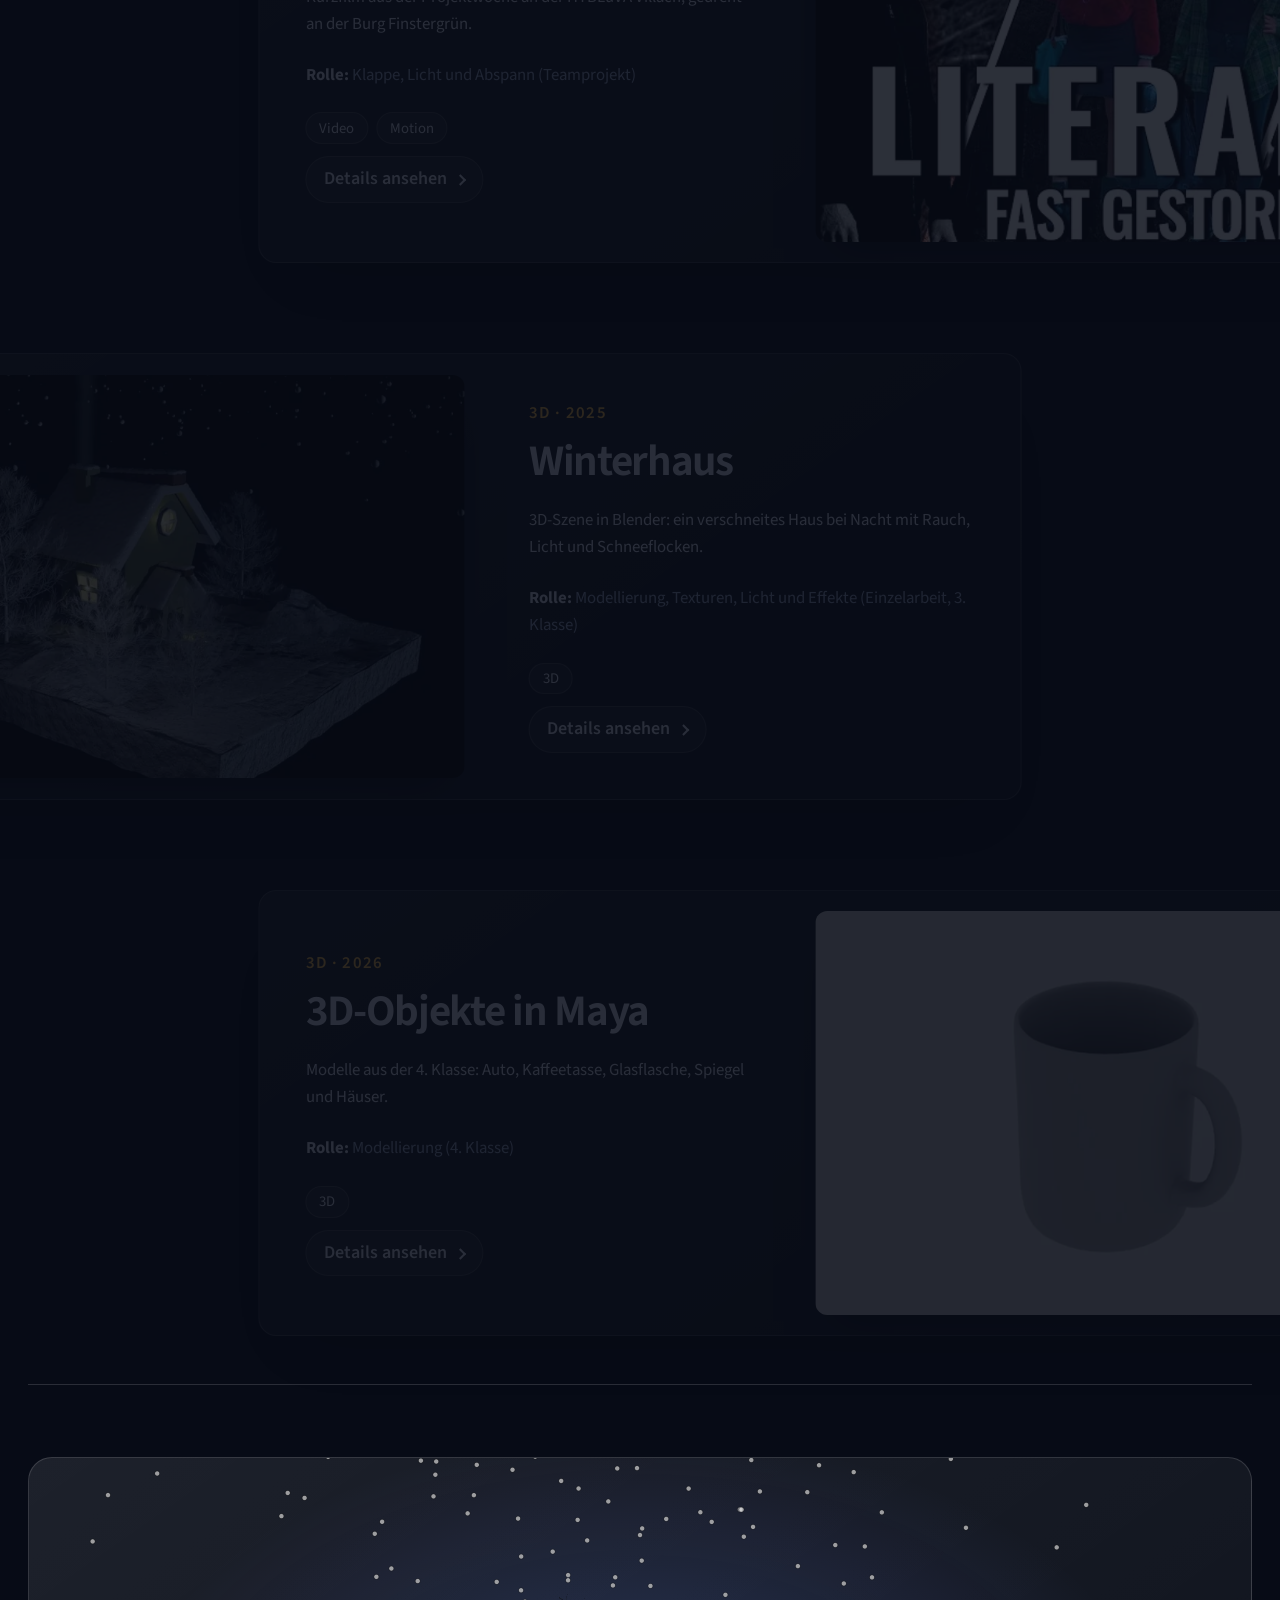
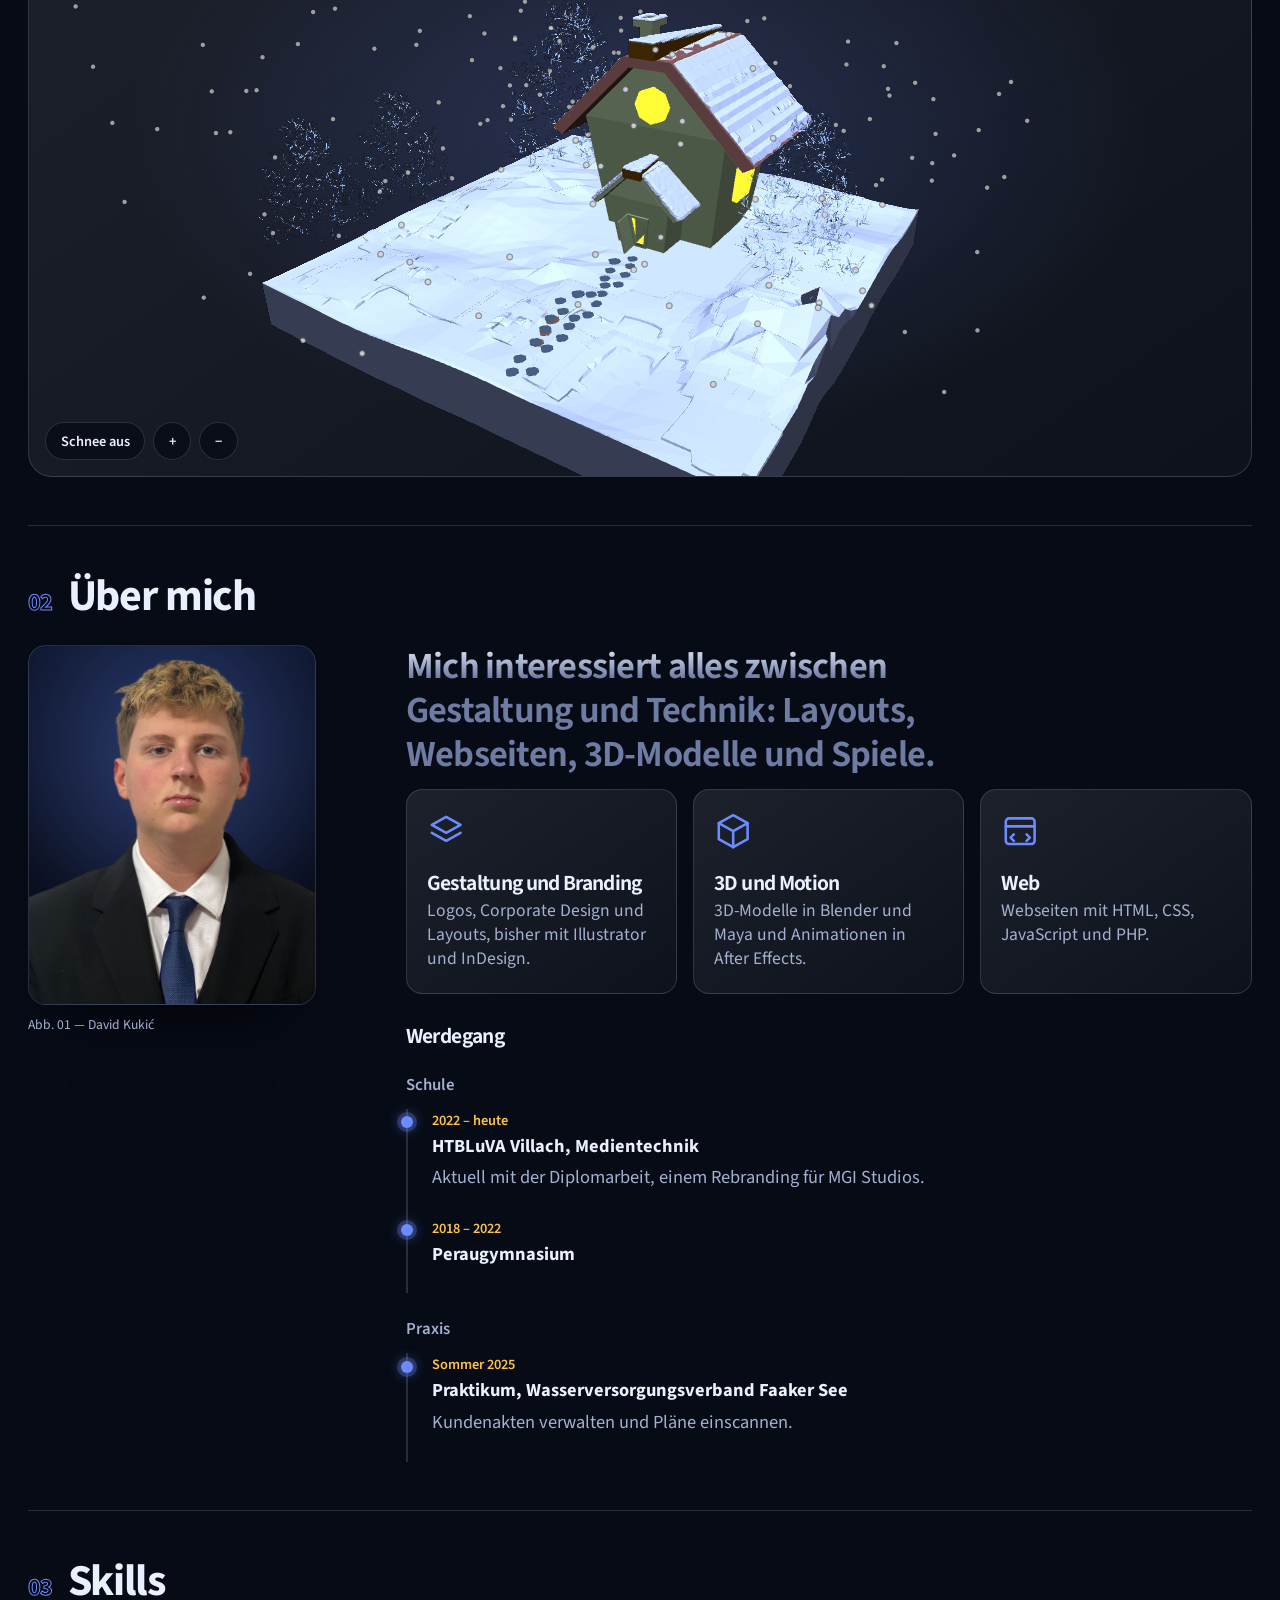
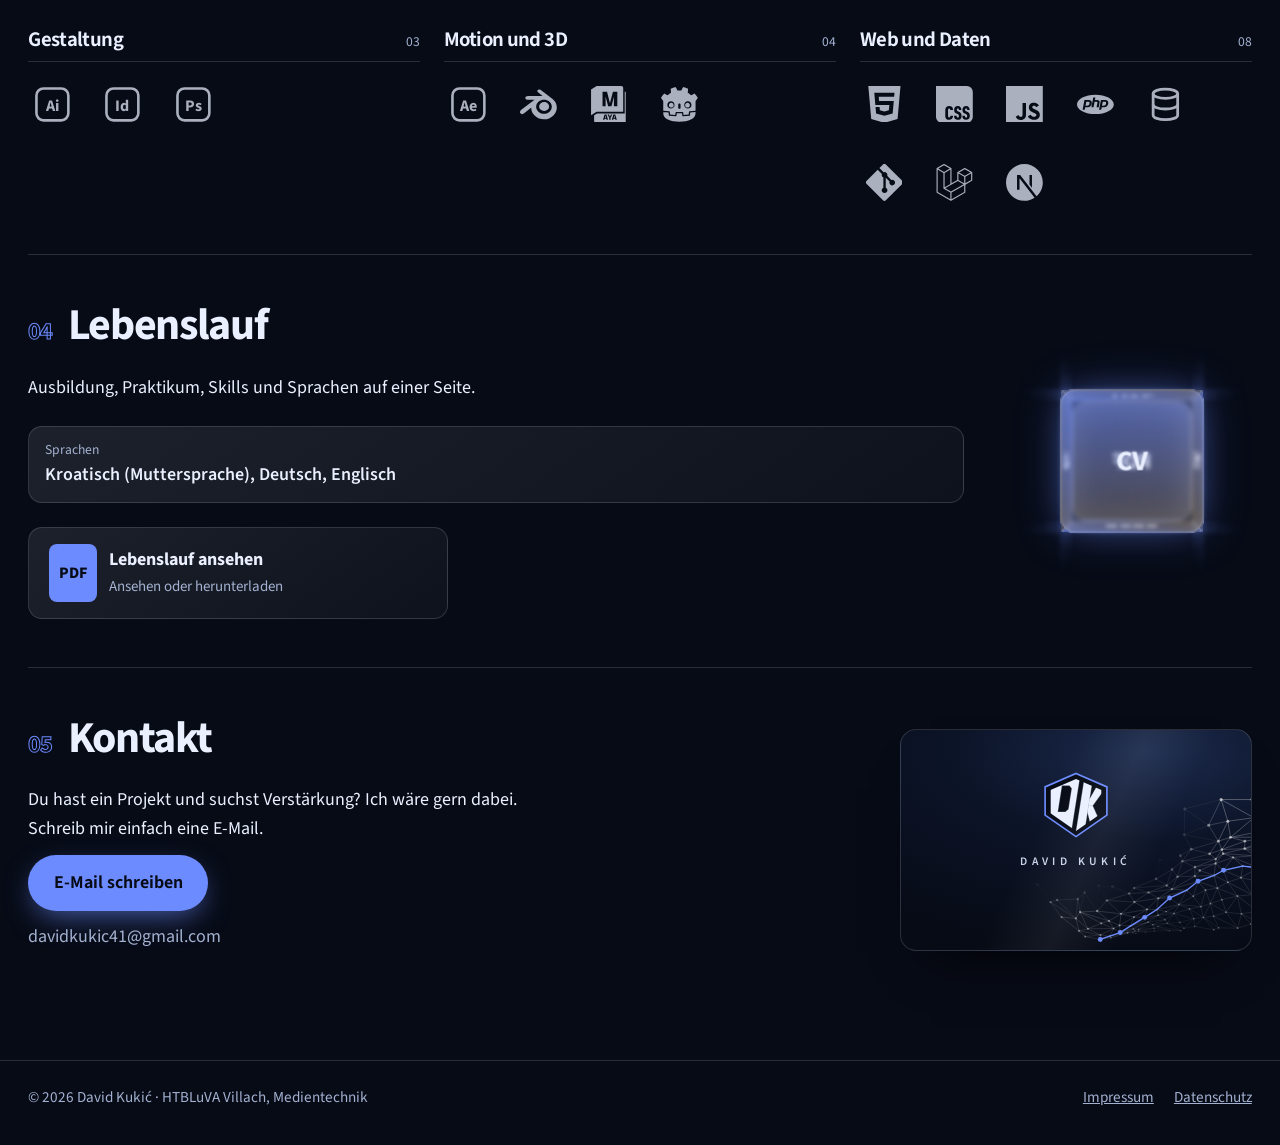
==== commit f338e272: "Add files via upload" ====
--- a/portfolio/index.html
+++ b/portfolio/index.html
@@ -86,8 +86,8 @@
                     <ul class="grid">
                         <li class="card">
                             <span class="badge">01</span><img
-                                src="img/mgi.svg"
-                                alt="Vorschaubild zum MGI-Studios-Rebrand: goldener Kreis auf Marineblau mit einem Logo-Entwurf"
+                                src="img/mgi-logo.webp"
+                                alt="Logo von MGI Studios: der Schriftzug MGI in schwarzen Linien, darunter das Wort studios"
                                 width="400"
                                 height="300"
                                 loading="lazy">
@@ -175,8 +175,8 @@
                         <h2 id="t-mgi">MGI Studios Rebrand
                             <span class="muted yr">2026</span></h2><img
                                 class="cover"
-                                src="img/mgi.svg"
-                                alt="Vorschaubild zum MGI-Studios-Rebrand: goldener Kreis auf Marineblau mit einem Logo-Entwurf">
+                                src="img/mgi-logo.webp"
+                                alt="Logo von MGI Studios: der Schriftzug MGI in schwarzen Linien, darunter das Wort studios">
                         <p>Für ein echtes Kundenprojekt entwickle ich das Corporate Design, die Website
                             und das Printmaterial. Die Basis bilden eine Farbwelt aus Navy und Gold und die
                             Schrift Poppins. Die Website setze ich mit dem Hostinger Website Builder um.</p>
@@ -186,6 +186,7 @@
                         <p class="role">
                             <strong>Programme:</strong>
                             Illustrator, InDesign, Hostinger Website Builder</p>
+                        <div class="gallery"><img src="img/mgi-web-startseite.webp" alt="Website-Ausschnitt: Bereich „Ein Blick ins Portfolio“ mit drei Projektkarten" loading="lazy"><img src="img/mgi-web-projekte.webp" alt="Website-Ausschnitt: Projektseite mit Navigation, Titelbild und den ersten Projekten" loading="lazy"><img src="img/mgi-web-projektseite.webp" alt="Website-Ausschnitt: Detailseite eines Projekts mit Text links und Bild rechts" loading="lazy"><img src="img/mgi-visitenkarte-vorne.webp" alt="Visitenkarten-Entwurf, Vorderseite: weißes MGI-Logo auf blauem Grund" loading="lazy"><img src="img/mgi-visitenkarte-hinten.webp" alt="Visitenkarten-Entwurf, Rückseite: Name, Berufsbezeichnung und Kontaktdaten neben dem blauen Logo" loading="lazy"></div>
                         <button type="button" class="btn-line" data-close="data-close">Schließen</button>
                     </dialog>
                     <dialog id="p-film" aria-labelledby="t-film">
